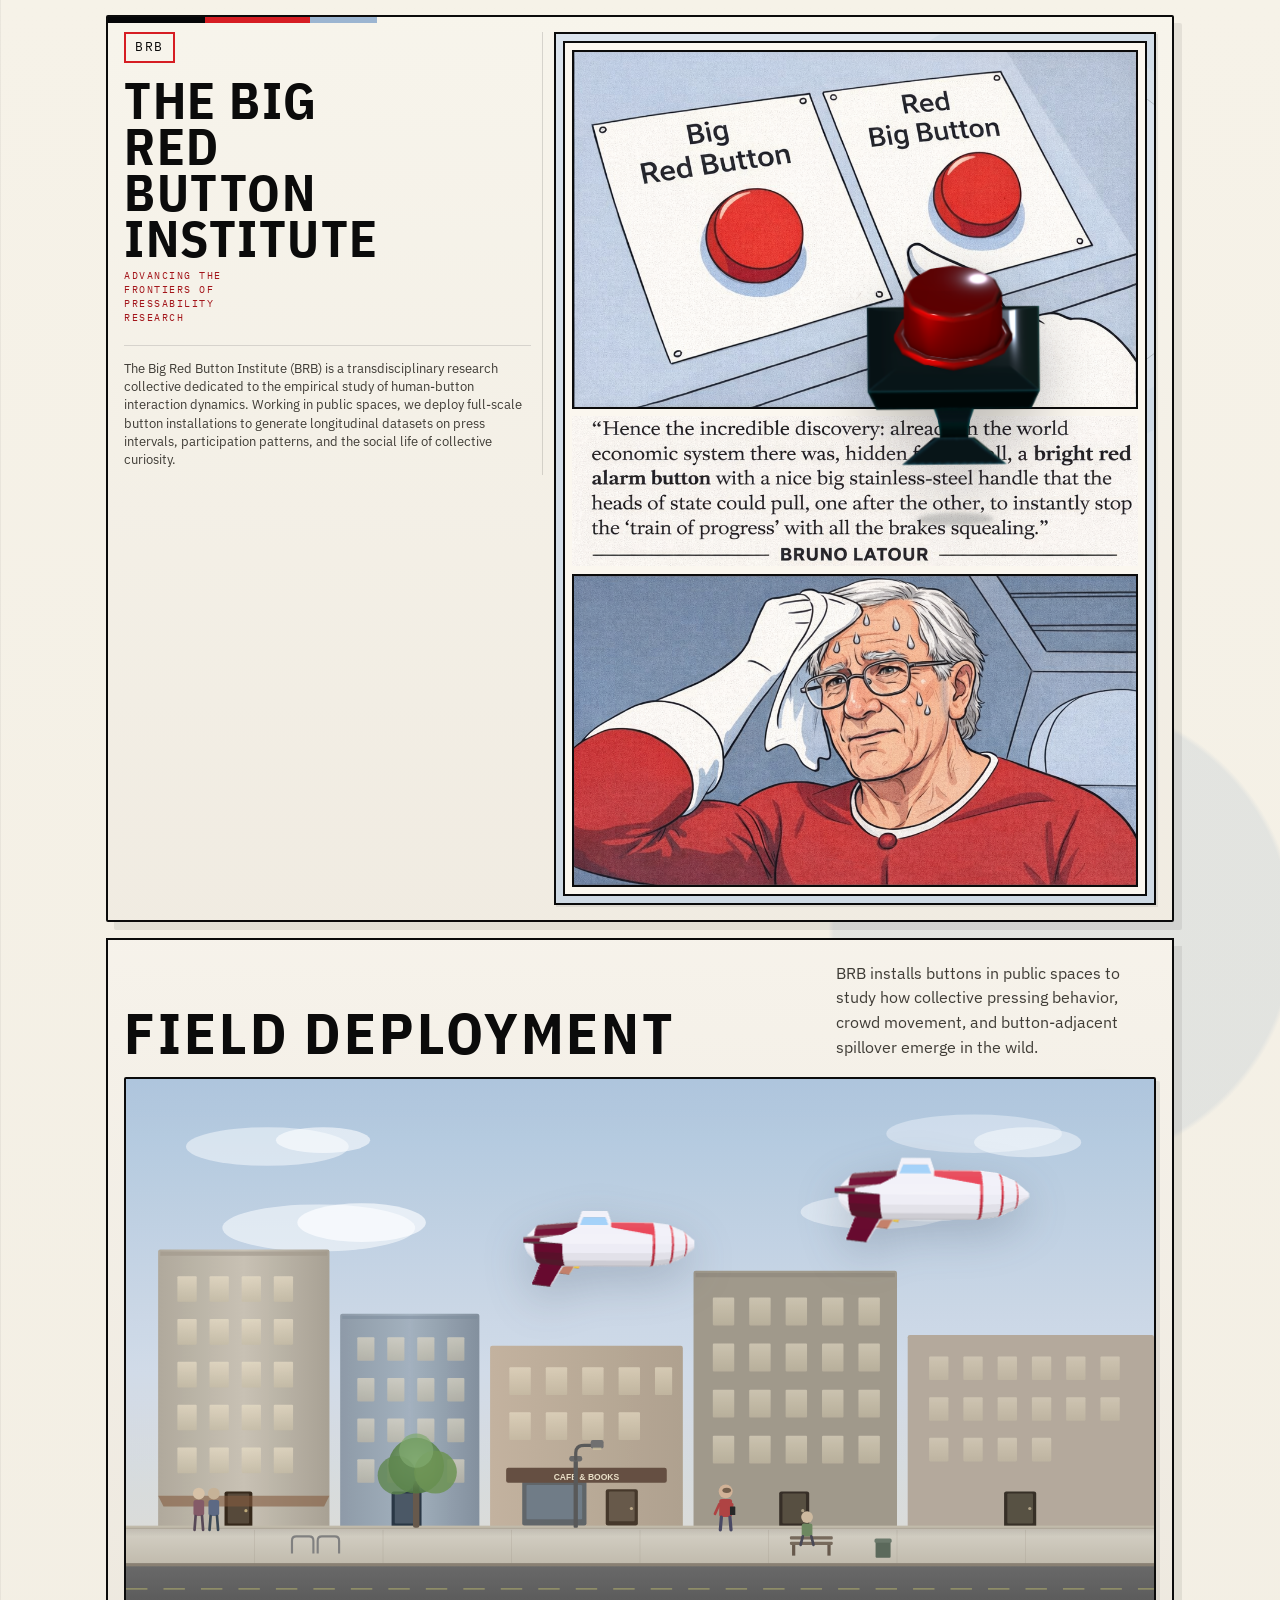
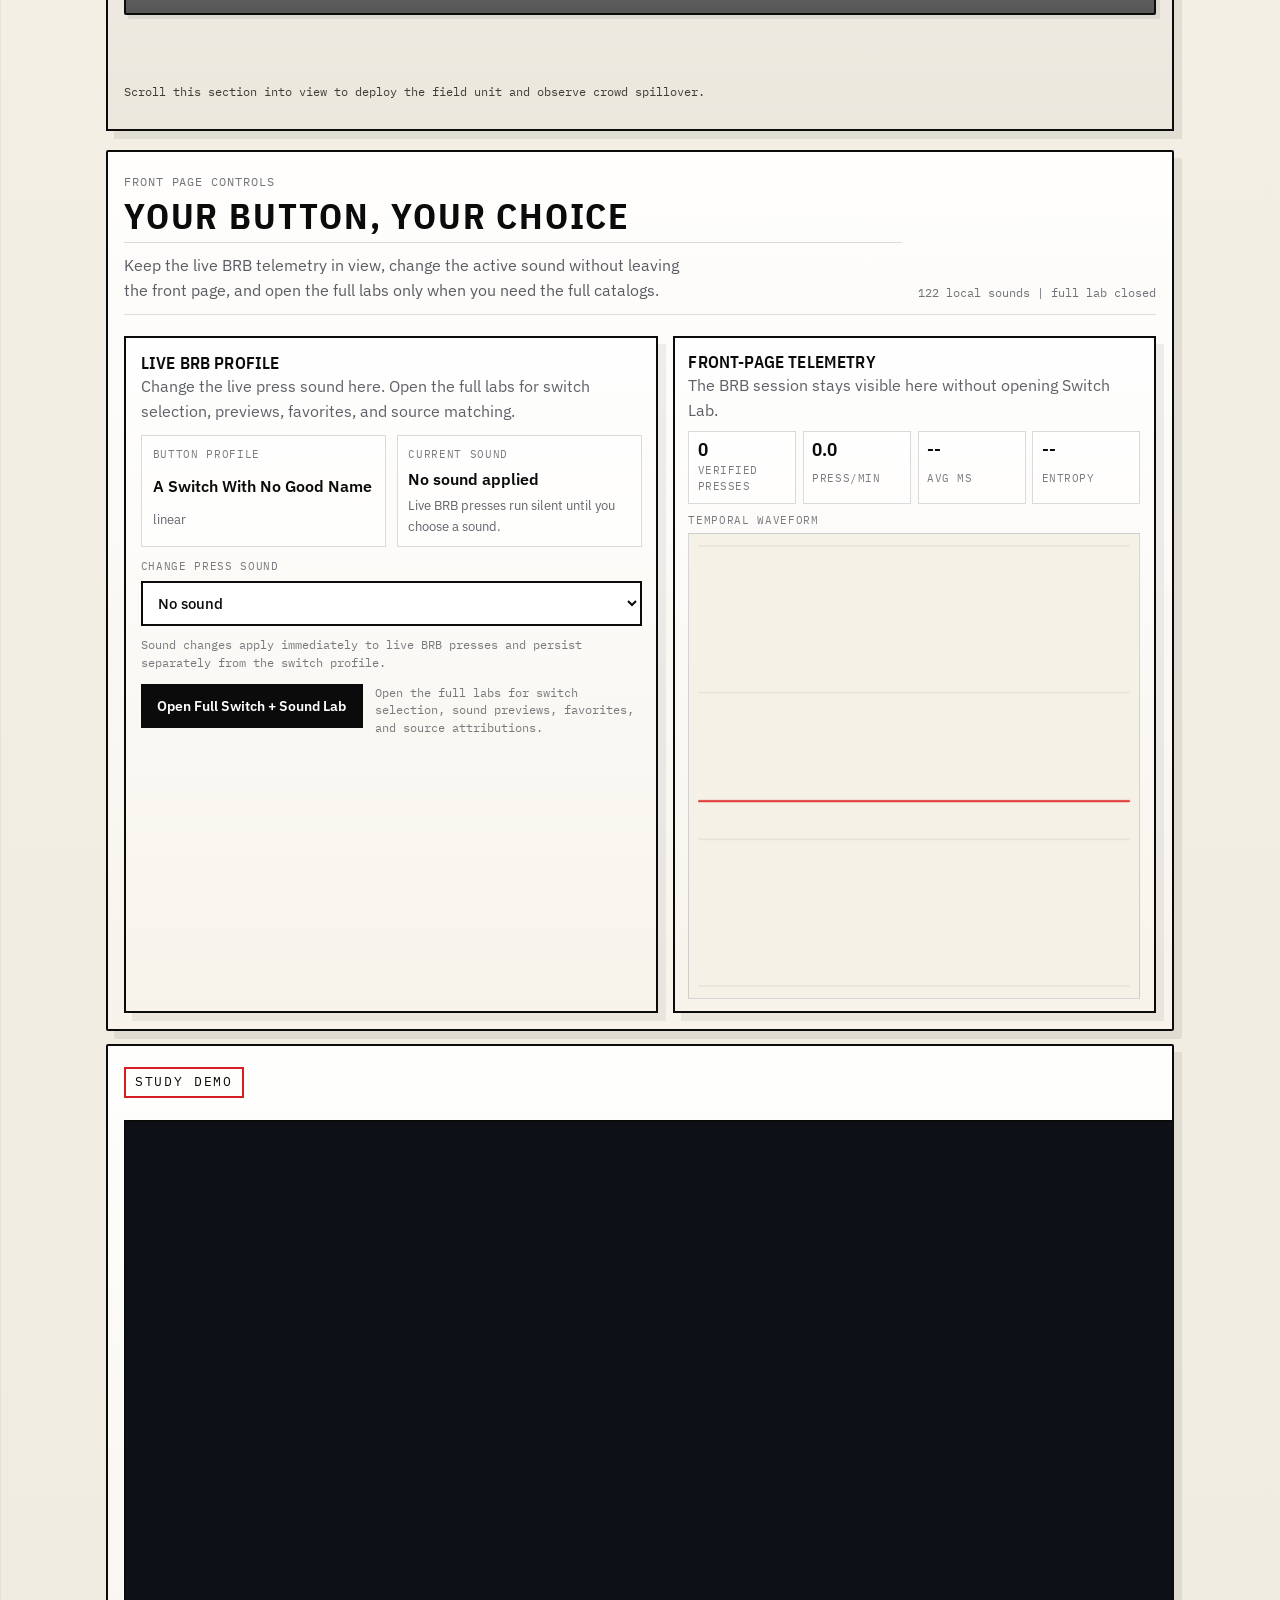
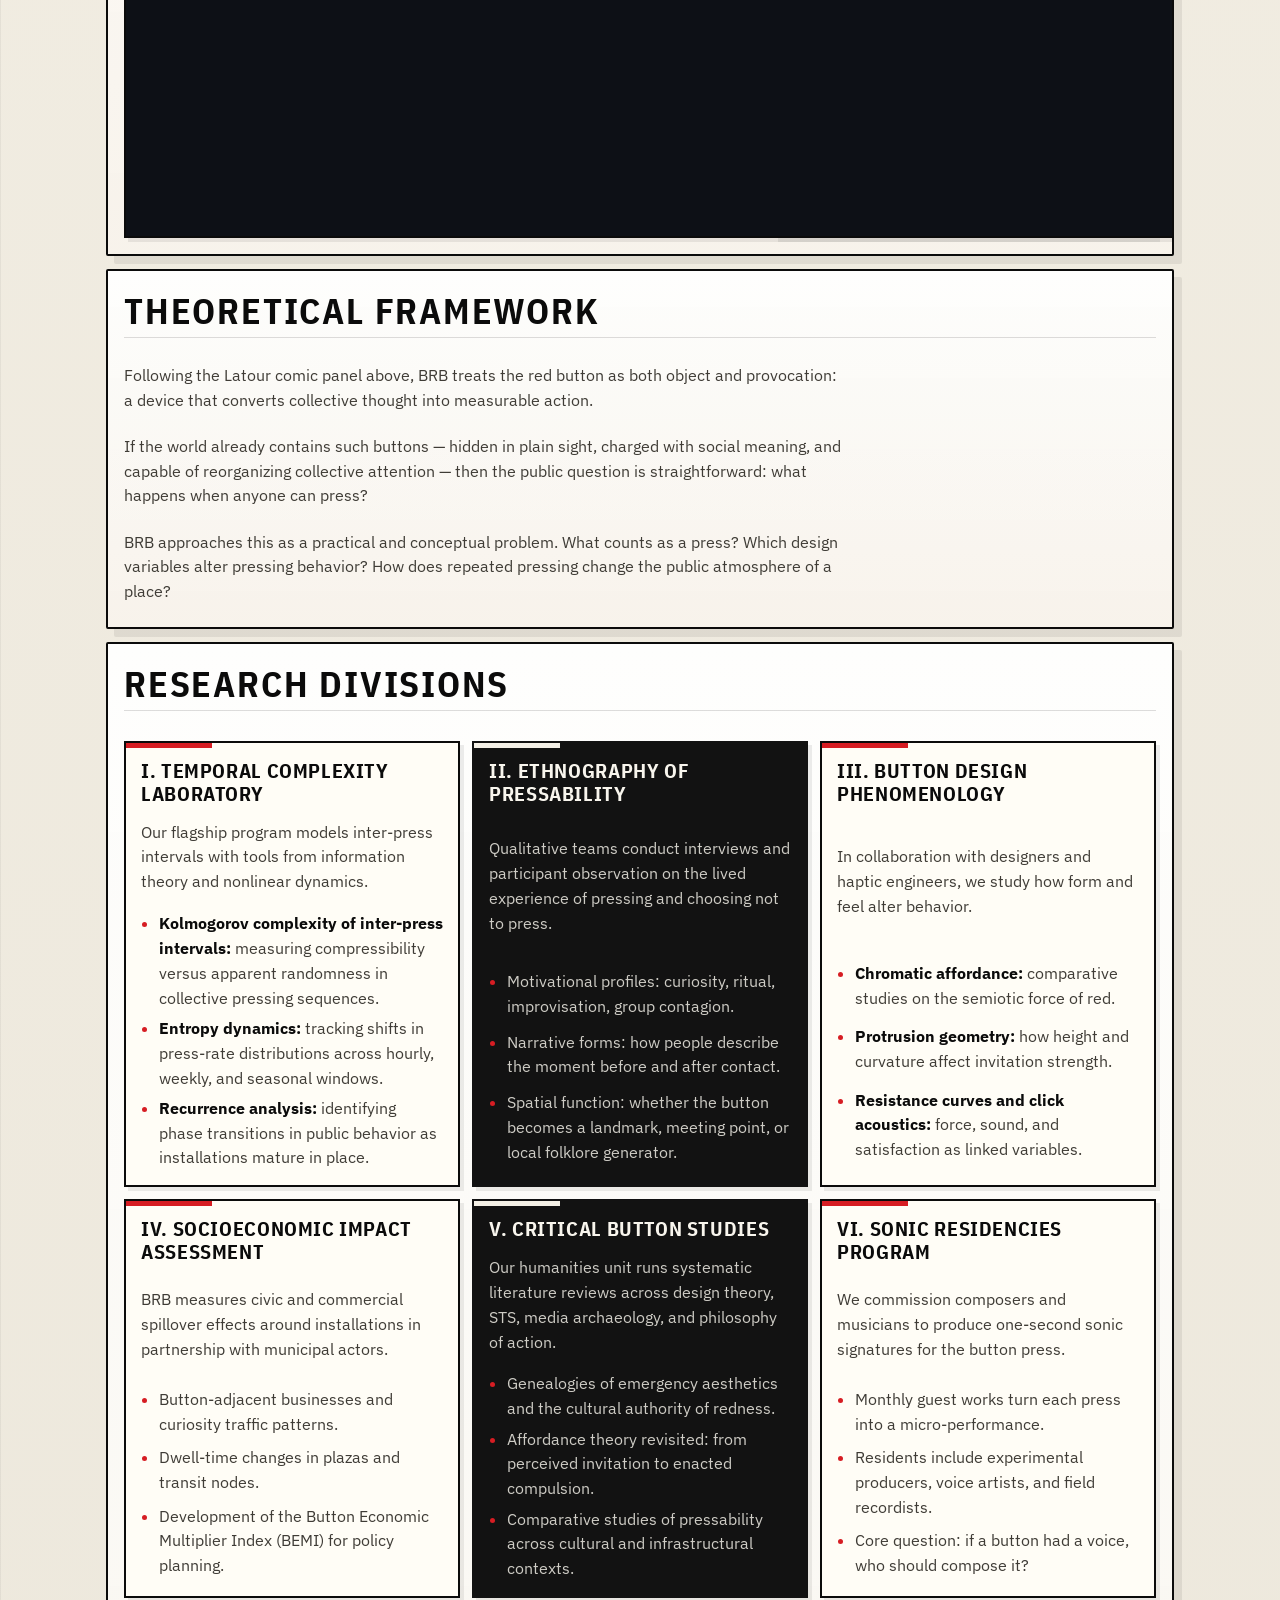
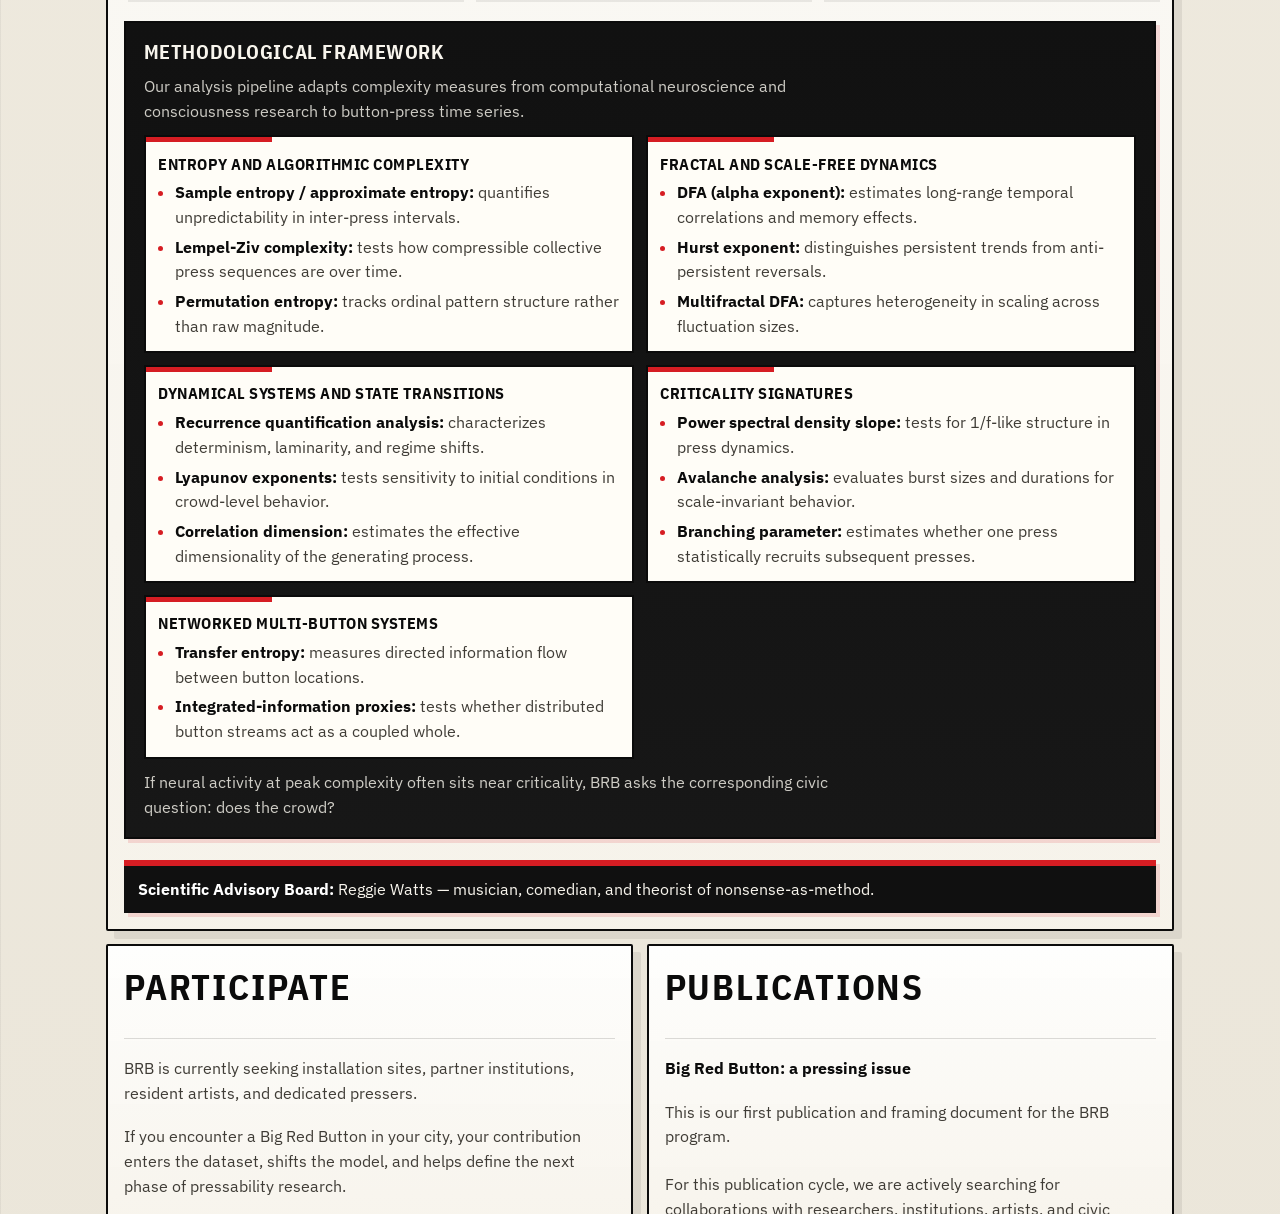
==== index.html @ 4cfb7aaf "Use real airship model in field scene" ====
﻿<!doctype html>
<html lang="en">
<head>
  <meta charset="utf-8">
  <meta name="viewport" content="width=device-width, initial-scale=1">
  <title>The Big Red Button Institute (BRB)</title>
  <meta name="description" content="The Big Red Button Institute (BRB) studies public button pressing through computational, ethnographic, design, and artistic research.">
  <link rel="preconnect" href="https://fonts.googleapis.com">
  <link rel="preconnect" href="https://fonts.gstatic.com" crossorigin>
  <link href="https://fonts.googleapis.com/css2?family=IBM+Plex+Sans:wght@400;500;600;700&family=IBM+Plex+Sans+Condensed:wght@500;600;700&family=IBM+Plex+Mono:wght@400;500;600&display=swap" rel="stylesheet">

  <link rel="stylesheet" href="visual-workover.css?v=20260315f">
  <link rel="stylesheet" href="switch-lab.css?v=20260315k">
  <link rel="stylesheet" href="sound-lab.css?v=20260315a">
  <link rel="stylesheet" href="button-choice.css?v=20260315a">
  <script type="module" src="vendor/model-viewer.min.js"></script>
</head>
<body class="visual-workover">
  <canvas id="ambientCanvas"></canvas>
  <div class="screen-flash" id="screenFlash"></div>
  <div class="shockwave" id="pedestalShockwave"></div>
  <div class="pedestal-float" id="pedestalFloat" aria-label="Floating field button">
    <button class="pedestal-float__button" id="pedestalButton" type="button" aria-label="Press the floating field button">
      <span class="pedestal-float__stage" aria-hidden="true">
        <img
          class="pedestal-float__model"
          id="pedestalFrame"
          src="Images/poly-button-press-00.png"
          alt=""
          width="420"
          height="475"
          decoding="async"
          fetchpriority="high"
        >
      </span>
    </button>
  </div>

  <div class="shell">
    <header class="hero reveal">
      <div class="hero-top">
        <div class="hero-intro">
          <span class="eyebrow">BRB</span>
          <h1>The Big Red Button Institute</h1>
          <p class="subhead">Advancing the Frontiers of Pressability Research</p>
          <div class="hero-mission">
            <p>The Big Red Button Institute (BRB) is a transdisciplinary research collective dedicated to the empirical study of human-button interaction dynamics. Working in public spaces, we deploy full-scale button installations to generate longitudinal datasets on press intervals, participation patterns, and the social life of collective curiosity.</p>
          </div>
        </div>
        <figure class="hero-latour">
          <div class="hero-latour__page" role="img" aria-label="Bruno Latour comic panel with a bright red alarm button.">
            <img class="hero-latour__slice hero-latour__slice--top" src="Images/Latour-top-panel.png" alt="">
            <img class="hero-latour__slice hero-latour__slice--quote" src="Images/Latour-quote-block.png" alt="">
            <img class="hero-latour__slice hero-latour__slice--bottom" src="Images/Latour-bottom-panel.png" alt="">
          </div>
        </figure>
      </div>
    </header>

    <section class="field-section reveal" id="fieldSection">
      <div class="field-header">
        <h2>Field Deployment</h2>
        <p>BRB installs buttons in public spaces to study how collective pressing behavior, crowd movement, and button-adjacent spillover emerge in the wild.</p>
      </div>
      <div class="scene-wrap" id="sceneWrap">
        <svg class="street-svg" viewBox="0 -80 960 500" xmlns="http://www.w3.org/2000/svg" preserveAspectRatio="xMidYMid slice">
          <defs>
            <linearGradient id="skyG" x1="0" y1="0" x2="0" y2="1"><stop offset="0%" stop-color="#a8c4e0"></stop><stop offset="55%" stop-color="#cdd9e8"></stop><stop offset="100%" stop-color="#ddd8cc"></stop></linearGradient>
            <linearGradient id="bldgA" x1="0" y1="0" x2="1" y2="0"><stop offset="0%" stop-color="#b0a898"></stop><stop offset="50%" stop-color="#c7bfb0"></stop><stop offset="100%" stop-color="#a8a090"></stop></linearGradient>
            <linearGradient id="bldgB" x1="0" y1="0" x2="1" y2="0"><stop offset="0%" stop-color="#8b9aaa"></stop><stop offset="50%" stop-color="#a0b0c0"></stop><stop offset="100%" stop-color="#8090a0"></stop></linearGradient>
            <linearGradient id="bldgC" x1="0" y1="0" x2="1" y2="0"><stop offset="0%" stop-color="#c4b09a"></stop><stop offset="100%" stop-color="#b0a08a"></stop></linearGradient>
            <linearGradient id="sidewalkG" x1="0" y1="0" x2="0" y2="1"><stop offset="0%" stop-color="#d4cfc2"></stop><stop offset="100%" stop-color="#bfb8a8"></stop></linearGradient>
            <linearGradient id="roadG" x1="0" y1="0" x2="0" y2="1"><stop offset="0%" stop-color="#6a6a6a"></stop><stop offset="100%" stop-color="#585858"></stop></linearGradient>
            <radialGradient id="treeG" cx="50%" cy="40%" r="55%"><stop offset="0%" stop-color="#7aab65"></stop><stop offset="70%" stop-color="#5a8a48"></stop><stop offset="100%" stop-color="#4a7a3a"></stop></radialGradient>
            <linearGradient id="winG" x1="0" y1="0" x2="0" y2="1"><stop offset="0%" stop-color="#e8dcc0"></stop><stop offset="100%" stop-color="#c8bca0"></stop></linearGradient>
            <linearGradient id="groundSh" x1="0" y1="0" x2="0" y2="1"><stop offset="0%" stop-color="rgba(60,50,40,.15)"></stop><stop offset="100%" stop-color="rgba(60,50,40,0)"></stop></linearGradient>
          </defs>
          <rect x="0" y="-80" width="960" height="500" fill="url(#skyG)"></rect>
          <ellipse cx="132" cy="-16" rx="76" ry="18" fill="rgba(255,255,255,.44)"></ellipse><ellipse cx="184" cy="-22" rx="44" ry="12" fill="rgba(255,255,255,.55)"></ellipse>
          <ellipse cx="792" cy="-28" rx="82" ry="18" fill="rgba(255,255,255,.34)"></ellipse><ellipse cx="842" cy="-20" rx="50" ry="14" fill="rgba(255,255,255,.42)"></ellipse>
          <ellipse cx="180" cy="60" rx="90" ry="22" fill="rgba(255,255,255,.5)"></ellipse><ellipse cx="220" cy="55" rx="60" ry="18" fill="rgba(255,255,255,.6)"></ellipse>
          <ellipse cx="700" cy="45" rx="70" ry="16" fill="rgba(255,255,255,.4)"></ellipse><ellipse cx="750" cy="40" rx="50" ry="14" fill="rgba(255,255,255,.5)"></ellipse>
          <rect x="30" y="80" width="160" height="260" rx="2" fill="url(#bldgA)"></rect><rect x="32" y="82" width="156" height="4" fill="rgba(160,150,135,.6)"></rect>
          <g fill="url(#winG)" opacity=".7"><rect x="48" y="105" width="18" height="24" rx="1"></rect><rect x="78" y="105" width="18" height="24" rx="1"></rect><rect x="108" y="105" width="18" height="24" rx="1"></rect><rect x="138" y="105" width="18" height="24" rx="1"></rect><rect x="48" y="145" width="18" height="24" rx="1"></rect><rect x="78" y="145" width="18" height="24" rx="1"></rect><rect x="108" y="145" width="18" height="24" rx="1"></rect><rect x="138" y="145" width="18" height="24" rx="1"></rect><rect x="48" y="185" width="18" height="24" rx="1"></rect><rect x="78" y="185" width="18" height="24" rx="1"></rect><rect x="108" y="185" width="18" height="24" rx="1"></rect><rect x="138" y="185" width="18" height="24" rx="1"></rect><rect x="48" y="225" width="18" height="24" rx="1"></rect><rect x="78" y="225" width="18" height="24" rx="1"></rect><rect x="108" y="225" width="18" height="24" rx="1"></rect><rect x="138" y="225" width="18" height="24" rx="1"></rect><rect x="48" y="265" width="18" height="24" rx="1"></rect><rect x="78" y="265" width="18" height="24" rx="1"></rect><rect x="108" y="265" width="18" height="24" rx="1"></rect><rect x="138" y="265" width="18" height="24" rx="1"></rect></g>
          <rect x="92" y="306" width="26" height="34" rx="2" fill="#3a2a1a"></rect><rect x="95" y="308" width="20" height="28" rx="1" fill="#5a4a38"></rect><circle cx="112" cy="324" r="1.5" fill="#c0a870"></circle>
          <path d="M30,310 L190,310 L185,320 L35,320 Z" fill="#8a5a3a" opacity=".6"></path>
          <rect x="200" y="140" width="130" height="200" rx="2" fill="url(#bldgB)"></rect><rect x="202" y="142" width="126" height="3" fill="rgba(120,140,160,.5)"></rect>
          <g fill="url(#winG)" opacity=".6"><rect x="216" y="162" width="16" height="22" rx="1"></rect><rect x="244" y="162" width="16" height="22" rx="1"></rect><rect x="272" y="162" width="16" height="22" rx="1"></rect><rect x="300" y="162" width="16" height="22" rx="1"></rect><rect x="216" y="200" width="16" height="22" rx="1"></rect><rect x="244" y="200" width="16" height="22" rx="1"></rect><rect x="272" y="200" width="16" height="22" rx="1"></rect><rect x="300" y="200" width="16" height="22" rx="1"></rect><rect x="216" y="238" width="16" height="22" rx="1"></rect><rect x="244" y="238" width="16" height="22" rx="1"></rect><rect x="272" y="238" width="16" height="22" rx="1"></rect><rect x="300" y="238" width="16" height="22" rx="1"></rect><rect x="216" y="276" width="16" height="22" rx="1"></rect><rect x="244" y="276" width="16" height="22" rx="1"></rect><rect x="272" y="276" width="16" height="22" rx="1"></rect><rect x="300" y="276" width="16" height="22" rx="1"></rect></g>
          <rect x="248" y="306" width="28" height="34" rx="2" fill="#2a3a4a"></rect><rect x="251" y="308" width="22" height="28" rx="1" fill="#4a5a6a"></rect><circle cx="270" cy="324" r="1.5" fill="#a0b0c0"></circle>
          <rect x="340" y="170" width="180" height="170" rx="2" fill="url(#bldgC)"></rect>
          <rect x="370" y="296" width="60" height="42" rx="2" fill="#3a4a5a" opacity=".7"></rect><rect x="374" y="300" width="52" height="32" rx="1" fill="#87a5c0" opacity=".35"></rect>
          <rect x="355" y="284" width="150" height="14" rx="2" fill="#6a5040"></rect><text x="430" y="295" text-anchor="middle" font-family="'Manrope',sans-serif" font-size="8" fill="#e8dcc0" font-weight="700">CAFE &amp; BOOKS</text>
          <g fill="url(#winG)" opacity=".65"><rect x="358" y="190" width="20" height="26" rx="1"></rect><rect x="392" y="190" width="20" height="26" rx="1"></rect><rect x="426" y="190" width="20" height="26" rx="1"></rect><rect x="460" y="190" width="20" height="26" rx="1"></rect><rect x="494" y="190" width="16" height="26" rx="1"></rect><rect x="358" y="232" width="20" height="26" rx="1"></rect><rect x="392" y="232" width="20" height="26" rx="1"></rect><rect x="426" y="232" width="20" height="26" rx="1"></rect><rect x="460" y="232" width="20" height="26" rx="1"></rect></g>
          <rect x="448" y="304" width="30" height="34" rx="2" fill="#4a3a2a"></rect><rect x="451" y="306" width="24" height="28" rx="1" fill="#6a5a48"></rect><circle cx="472" cy="322" r="1.5" fill="#c0a880"></circle>
          <rect x="530" y="100" width="190" height="240" rx="2" fill="#a09888"></rect><rect x="532" y="102" width="186" height="4" fill="rgba(140,130,118,.5)"></rect>
          <g fill="url(#winG)" opacity=".6"><rect x="548" y="125" width="20" height="26" rx="1"></rect><rect x="582" y="125" width="20" height="26" rx="1"></rect><rect x="616" y="125" width="20" height="26" rx="1"></rect><rect x="650" y="125" width="20" height="26" rx="1"></rect><rect x="684" y="125" width="20" height="26" rx="1"></rect><rect x="548" y="168" width="20" height="26" rx="1"></rect><rect x="582" y="168" width="20" height="26" rx="1"></rect><rect x="616" y="168" width="20" height="26" rx="1"></rect><rect x="650" y="168" width="20" height="26" rx="1"></rect><rect x="684" y="168" width="20" height="26" rx="1"></rect><rect x="548" y="211" width="20" height="26" rx="1"></rect><rect x="582" y="211" width="20" height="26" rx="1"></rect><rect x="616" y="211" width="20" height="26" rx="1"></rect><rect x="650" y="211" width="20" height="26" rx="1"></rect><rect x="684" y="211" width="20" height="26" rx="1"></rect><rect x="548" y="254" width="20" height="26" rx="1"></rect><rect x="582" y="254" width="20" height="26" rx="1"></rect><rect x="616" y="254" width="20" height="26" rx="1"></rect><rect x="650" y="254" width="20" height="26" rx="1"></rect><rect x="684" y="254" width="20" height="26" rx="1"></rect></g>
          <rect x="610" y="306" width="28" height="34" rx="2" fill="#3a3028"></rect><rect x="613" y="308" width="22" height="28" rx="1" fill="#5a5040"></rect><circle cx="632" cy="324" r="1.5" fill="#b0a080"></circle>
          <rect x="730" y="160" width="230" height="180" rx="2" fill="#b4a898"></rect>
          <g fill="url(#winG)" opacity=".5"><rect x="750" y="180" width="18" height="22" rx="1"></rect><rect x="782" y="180" width="18" height="22" rx="1"></rect><rect x="814" y="180" width="18" height="22" rx="1"></rect><rect x="846" y="180" width="18" height="22" rx="1"></rect><rect x="878" y="180" width="18" height="22" rx="1"></rect><rect x="910" y="180" width="18" height="22" rx="1"></rect><rect x="750" y="218" width="18" height="22" rx="1"></rect><rect x="782" y="218" width="18" height="22" rx="1"></rect><rect x="814" y="218" width="18" height="22" rx="1"></rect><rect x="846" y="218" width="18" height="22" rx="1"></rect><rect x="878" y="218" width="18" height="22" rx="1"></rect><rect x="910" y="218" width="18" height="22" rx="1"></rect><rect x="750" y="256" width="18" height="22" rx="1"></rect><rect x="782" y="256" width="18" height="22" rx="1"></rect><rect x="814" y="256" width="18" height="22" rx="1"></rect><rect x="846" y="256" width="18" height="22" rx="1"></rect></g>
          <rect x="820" y="306" width="30" height="34" rx="2" fill="#3a3228"></rect><rect x="823" y="308" width="24" height="28" rx="1" fill="#5a5242"></rect><circle cx="844" cy="322" r="1.5" fill="#b0a080"></circle>
          <rect x="0" y="340" width="960" height="35" fill="url(#sidewalkG)"></rect><rect x="0" y="338" width="960" height="3" fill="#c0b8a5"></rect>
          <g stroke="rgba(160,150,135,.3)" stroke-width=".8"><line x1="120" y1="342" x2="120" y2="375"></line><line x1="240" y1="342" x2="240" y2="375"></line><line x1="360" y1="342" x2="360" y2="375"></line><line x1="480" y1="342" x2="480" y2="375"></line><line x1="600" y1="342" x2="600" y2="375"></line><line x1="720" y1="342" x2="720" y2="375"></line><line x1="840" y1="342" x2="840" y2="375"></line></g>
          <rect x="0" y="340" width="960" height="8" fill="url(#groundSh)"></rect>
          <rect x="0" y="375" width="960" height="45" fill="url(#roadG)"></rect>
          <g stroke="#d4cc60" stroke-width="1.5" stroke-dasharray="20 15" opacity=".4"><line x1="0" y1="397" x2="960" y2="397"></line></g>
          <rect x="0" y="373" width="960" height="3" fill="#8a8070"></rect>
          <rect x="418" y="275" width="4" height="65" rx="1" fill="#5a5a5a"></rect><rect x="414" y="273" width="12" height="5" rx="2" fill="#6a6a6a"></rect>
          <path d="M420,276 L420,270 Q420,263 428,263 L438,263" fill="none" stroke="#5a5a5a" stroke-width="3" stroke-linecap="round"></path>
          <rect x="434" y="258" width="12" height="8" rx="2" fill="#707070"></rect><rect x="436" y="265" width="8" height="2" fill="#ffeeaa" opacity=".4"></rect>
          <rect x="268" y="296" width="6" height="44" rx="2" fill="#6a5a4a"></rect>
          <circle cx="271" cy="282" r="26" fill="url(#treeG)" opacity=".9"></circle><circle cx="253" cy="291" r="18" fill="#5a8a48" opacity=".8"></circle><circle cx="289" cy="288" r="20" fill="#68964a" opacity=".85"></circle><circle cx="271" cy="268" r="16" fill="#7aab65" opacity=".7"></circle>
          <g transform="translate(620,348)"><rect x="0" y="0" width="40" height="3" rx="1" fill="#7a6a5a"></rect><rect x="0" y="5" width="40" height="3" rx="1" fill="#7a6a5a"></rect><rect x="2" y="8" width="3" height="10" fill="#6a5a4a"></rect><rect x="35" y="8" width="3" height="10" fill="#6a5a4a"></rect></g>
          <g transform="translate(155,352)"><path d="M0,12 L0,0 Q0,-4 4,-4 L16,-4 Q20,-4 20,0 L20,12" fill="none" stroke="#808080" stroke-width="2"></path><path d="M24,12 L24,0 Q24,-4 28,-4 L40,-4 Q44,-4 44,0 L44,12" fill="none" stroke="#808080" stroke-width="2"></path></g>
          <g transform="translate(700,348)"><rect x="0" y="4" width="14" height="16" rx="1" fill="#5a6a5a"></rect><rect x="-1" y="2" width="16" height="4" rx="1.5" fill="#6a7a6a"></rect></g>
          <ellipse id="landingSpot" cx="500" cy="362" rx="11.2" ry="2.1" fill="rgba(223,44,44,0)" stroke="rgba(223,44,44,0)" stroke-width="1" stroke-dasharray="3 2"></ellipse>
          <g id="person1"><circle cx="0" cy="-24" r="6" fill="#e0c8a0"></circle><ellipse cx="-1" cy="-25" rx="3" ry="2" fill="#5a4030" opacity=".7"></ellipse><rect x="-5" y="-18" width="10" height="16" rx="2.5" fill="#4a6a8a"></rect><line x1="-3" y1="-2" x2="-5" y2="10" stroke="#3a4a5a" stroke-width="3" stroke-linecap="round"></line><line x1="3" y1="-2" x2="5" y2="10" stroke="#3a4a5a" stroke-width="3" stroke-linecap="round"></line><line x1="-5" y1="-14" x2="-9" y2="-4" stroke="#4a6a8a" stroke-width="2.5" stroke-linecap="round"></line><line x1="5" y1="-14" x2="9" y2="-4" stroke="#4a6a8a" stroke-width="2.5" stroke-linecap="round"></line></g>
          <g id="person2"><circle cx="0" cy="-26" r="6.5" fill="#d4b090"></circle><ellipse cx="1" cy="-27" rx="4" ry="2.5" fill="#3a2a1a" opacity=".6"></ellipse><rect x="-6" y="-19" width="12" height="17" rx="2.5" fill="#c04040"></rect><line x1="-4" y1="-2" x2="-5" y2="10" stroke="#4a4a6a" stroke-width="3" stroke-linecap="round"></line><line x1="4" y1="-2" x2="5" y2="10" stroke="#4a4a6a" stroke-width="3" stroke-linecap="round"></line><line x1="-6" y1="-14" x2="-10" y2="-5" stroke="#c04040" stroke-width="2.5" stroke-linecap="round"></line><line x1="6" y1="-14" x2="6" y2="-6" stroke="#c04040" stroke-width="2.5" stroke-linecap="round"></line><rect x="4" y="-12" width="5" height="8" rx=".5" fill="#2a2a2a"></rect></g>
          <g id="person3"><circle cx="0" cy="-24" r="6" fill="#c0a888"></circle><ellipse cx="0" cy="-26" rx="5" ry="3" fill="#2a2a3a" opacity=".5"></ellipse><rect x="-5" y="-18" width="10" height="16" rx="2.5" fill="#5a5a7a"></rect><line x1="-3" y1="-2" x2="-4" y2="10" stroke="#4a4a5a" stroke-width="3" stroke-linecap="round"></line><line x1="3" y1="-2" x2="5" y2="10" stroke="#4a4a5a" stroke-width="3" stroke-linecap="round"></line><line x1="-5" y1="-14" x2="-8" y2="-3" stroke="#5a5a7a" stroke-width="2.5" stroke-linecap="round"></line><line x1="5" y1="-14" x2="8" y2="-3" stroke="#5a5a7a" stroke-width="2.5" stroke-linecap="round"></line></g>
          <g id="person4">
            <g id="person4Bubble" display="none" opacity="0">
              <path d="M34,-40 L46,-24 L58,-40" fill="rgba(255,252,246,.96)" stroke="rgba(26,30,40,.18)" stroke-width="1"></path>
              <rect x="20" y="-188" width="268" height="158" rx="12" fill="rgba(255,252,246,.96)" stroke="rgba(26,30,40,.18)" stroke-width="1"></rect>
              <text id="person4Speaker" x="40" y="-165" fill="#df2c2c" font-family="'IBM Plex Mono',monospace" font-size="7.4" font-weight="700">Reggie Watts</text>
              <text id="person4Quote" x="40" y="-135" fill="#1a1e28" font-family="'IBM Plex Mono',monospace" font-size="9.2" font-weight="700">
                <tspan x="40" dy="0">Locate the red probability disc.</tspan>
              </text>
              <text id="person4Role" x="40" y="-54" fill="#7a7164" font-family="'IBM Plex Mono',monospace" font-size="6.8" font-weight="600">Scientific Advisory Board</text>
            </g>
            <rect x="-6" y="-18" width="12" height="17" rx="2.5" fill="#7a3d33"></rect>
            <line x1="-4" y1="-2" x2="-6" y2="10" stroke="#47394b" stroke-width="3" stroke-linecap="round"></line>
            <line x1="4" y1="-2" x2="6" y2="10" stroke="#47394b" stroke-width="3" stroke-linecap="round"></line>
            <line x1="-6" y1="-14" x2="-10" y2="-5" stroke="#7a3d33" stroke-width="2.5" stroke-linecap="round"></line>
            <line x1="6" y1="-14" x2="10" y2="-6" stroke="#7a3d33" stroke-width="2.5" stroke-linecap="round"></line>
            <rect x="-6.5" y="-10" width="13" height="3" rx="1.5" fill="#a13b2f" opacity=".85"></rect>
            <image href="Images/ReggieWatts/reggiewatts.png" x="-34" y="-60" width="68" height="68" preserveAspectRatio="xMidYMid meet"></image>
          </g>
          <g transform="translate(636,344)"><circle cx="0" cy="-14" r="5.5" fill="#d0b898"></circle><rect x="-5" y="-8" width="10" height="12" rx="2" fill="#6a8a5a"></rect><line x1="-4" y1="4" x2="-6" y2="12" stroke="#4a4a5a" stroke-width="2.5" stroke-linecap="round"></line><line x1="4" y1="4" x2="6" y2="12" stroke="#4a4a5a" stroke-width="2.5" stroke-linecap="round"></line></g>
          <g transform="translate(68,332)"><circle cx="0" cy="-24" r="5.5" fill="#d8c0a0"></circle><rect x="-5" y="-18" width="10" height="15" rx="2" fill="#8a5a6a"></rect><line x1="-3" y1="-3" x2="-4" y2="10" stroke="#5a4a5a" stroke-width="2.5" stroke-linecap="round"></line><line x1="3" y1="-3" x2="4" y2="10" stroke="#5a4a5a" stroke-width="2.5" stroke-linecap="round"></line></g>
          <g transform="translate(82,332)"><circle cx="0" cy="-24" r="5.5" fill="#c8b090"></circle><rect x="-5" y="-18" width="10" height="15" rx="2" fill="#5a6a8a"></rect><line x1="-3" y1="-3" x2="-4" y2="10" stroke="#3a4a5a" stroke-width="2.5" stroke-linecap="round"></line><line x1="3" y1="-3" x2="4" y2="10" stroke="#3a4a5a" stroke-width="2.5" stroke-linecap="round"></line></g>
          <g id="crowdLayer"></g>
          <g id="dollarNetworkLayer"></g>
          <g id="dollarLayer"></g>
        </svg>
        <div class="scene-airships" id="sceneAirships" aria-hidden="true"></div>
        <div class="scene-dock-halo" id="sceneDockHalo" aria-hidden="true"></div>
        <div class="scene-status" id="sceneStatus">FIELD UNIT DEPLOYING...</div>
      </div>
      <div class="bemi-bar" id="bemiBar">
        <span>Button Economic Multiplier Index:</span>
        <span class="bemi-val" id="bemiVal">0.00</span>
      </div>
      <p class="field-caption" id="fieldCaption">Scroll this section into view to deploy the field unit and observe crowd spillover.</p>
    </section>

    <main class="stack">
      <section class="panel reveal button-choice-panel" id="buttonChoicePanel" aria-labelledby="buttonChoiceTitle">
        <div class="button-choice-panel__head">
          <div class="button-choice-panel__copy">
            <p class="mono button-choice-panel__kicker">Front Page Controls</p>
            <h2 class="button-choice-panel__title" id="buttonChoiceTitle">Your Button, Your Choice</h2>
            <p class="button-choice-panel__lede">Keep the live BRB telemetry in view, change the active sound without leaving the front page, and open the full labs only when you need the full catalogs.</p>
          </div>
          <div class="button-choice-panel__meta" id="buttonChoiceMeta">Loading front-page controls...</div>
        </div>
        <div class="button-choice-root" id="buttonChoiceRoot" data-state="loading">
          <p class="button-choice-loading">Loading BRB sound controls and live telemetry.</p>
        </div>
      </section>

      <div class="lab-deck" id="labDeck" hidden>
        <section class="panel reveal switch-lab-panel" id="switchLabPanel" aria-labelledby="switchLabTitle">
          <div class="switch-lab-panel__head">
            <div class="switch-lab-panel__copy">
              <p class="mono switch-lab-panel__kicker">SwitchesDB Sync</p>
              <h2 class="switch-lab-panel__title" id="switchLabTitle">Switch Lab</h2>
              <p class="switch-lab-panel__lede">Measured switch profiles for the BRB button, drawn from SwitchesDB and applied here without sending anyone off-site.</p>
            </div>
            <div class="switch-lab-panel__meta" id="switchLabMeta">Loading switch catalog...</div>
          </div>
          <div class="switch-lab-root" id="switchLabRoot" data-state="loading">
            <p class="switch-lab-loading">Loading switch profiles from the local BRB sync cache.</p>
          </div>
        </section>

        <section class="panel reveal sound-lab-panel" id="soundLabPanel" aria-labelledby="soundLabTitle">
          <div class="sound-lab-panel__head">
            <div class="sound-lab-panel__copy">
              <p class="mono sound-lab-panel__kicker">Local Sound Catalog</p>
              <h2 class="sound-lab-panel__title" id="soundLabTitle">Sound Lab</h2>
              <p class="sound-lab-panel__lede">Preview and apply BRB-native press sounds from locally vendored MIT and GPL bundles, with source, license, and recommendation state kept visible.</p>
            </div>
            <div class="sound-lab-panel__meta" id="soundLabMeta">Loading sound catalog...</div>
          </div>
          <div class="sound-lab-root" id="soundLabRoot" data-state="loading">
            <p class="sound-lab-loading">Loading local sound sources and attribution data.</p>
          </div>
        </section>
      </div>

      <section class="panel reveal study-demo-panel" aria-labelledby="studyDemoTitle">
        <span class="eyebrow">Study Demo</span>
        <div class="video-feature">
          <div class="video-embed">
            <iframe
              src="https://www.youtube-nocookie.com/embed/ps7yAMZNh94"
              title="First Big Red Button VR Study Demo | Button Pressing Behavior in Virtual Reality"
              loading="lazy"
              referrerpolicy="strict-origin-when-cross-origin"
              allow="accelerometer; autoplay; clipboard-write; encrypted-media; gyroscope; picture-in-picture; web-share"
              allowfullscreen
            ></iframe>
          </div>
          <div class="video-copy">
            <p class="mono">YouTube upload: March 12, 2026</p>
            <h2 id="studyDemoTitle">First Big Red Button VR Study Demo</h2>
            <p>This demonstration presents the inaugural Big Red Button Institute virtual reality study on button-pressing behavior under conditions of maximal autonomy and minimal task demand.</p>
            <ul class="video-points">
              <li>Participants are immersed in a controlled virtual environment with a single large red button.</li>
              <li>A standardized audio track guides the session while preserving open-ended interaction.</li>
              <li>Pressing and non-pressing are treated as methodologically valid outcomes.</li>
            </ul>
            <p>The prototype is used to tune instruction cadence, button visibility, and the general atmosphere of button-adjacency before formal study deployment.</p>
            <div class="video-actions">
              <a class="video-link" href="https://www.youtube.com/watch?v=ps7yAMZNh94" target="_blank" rel="noopener noreferrer">Watch on YouTube</a>
            </div>
          </div>
        </div>
      </section>

      <section class="panel reveal theory-panel">
        <h2>Theoretical Framework</h2>
        <p>Following the Latour comic panel above, BRB treats the red button as both object and provocation: a device that converts collective thought into measurable action.</p>
        <p>If the world already contains such buttons &mdash; hidden in plain sight, charged with social meaning, and capable of reorganizing collective attention &mdash; then the public question is straightforward: what happens when anyone can press?</p>
        <p>BRB approaches this as a practical and conceptual problem. What counts as a press? Which design variables alter pressing behavior? How does repeated pressing change the public atmosphere of a place?</p>
      </section>

      <section class="panel reveal divisions-panel">
        <h2>Research Divisions</h2>
        <div class="division-grid">
          <article class="division">
            <h3>I. Temporal Complexity Laboratory</h3>
            <p>Our flagship program models inter-press intervals with tools from information theory and nonlinear dynamics.</p>
            <ul>
              <li><strong>Kolmogorov complexity of inter-press intervals:</strong> measuring compressibility versus apparent randomness in collective pressing sequences.</li>
              <li><strong>Entropy dynamics:</strong> tracking shifts in press-rate distributions across hourly, weekly, and seasonal windows.</li>
              <li><strong>Recurrence analysis:</strong> identifying phase transitions in public behavior as installations mature in place.</li>
            </ul>
          </article>
          <article class="division">
            <h3>II. Ethnography of Pressability</h3>
            <p>Qualitative teams conduct interviews and participant observation on the lived experience of pressing and choosing not to press.</p>
            <ul>
              <li>Motivational profiles: curiosity, ritual, improvisation, group contagion.</li>
              <li>Narrative forms: how people describe the moment before and after contact.</li>
              <li>Spatial function: whether the button becomes a landmark, meeting point, or local folklore generator.</li>
            </ul>
          </article>
          <article class="division">
            <h3>III. Button Design Phenomenology</h3>
            <p>In collaboration with designers and haptic engineers, we study how form and feel alter behavior.</p>
            <ul>
              <li><strong>Chromatic affordance:</strong> comparative studies on the semiotic force of red.</li>
              <li><strong>Protrusion geometry:</strong> how height and curvature affect invitation strength.</li>
              <li><strong>Resistance curves and click acoustics:</strong> force, sound, and satisfaction as linked variables.</li>
            </ul>
          </article>
          <article class="division">
            <h3>IV. Socioeconomic Impact Assessment</h3>
            <p>BRB measures civic and commercial spillover effects around installations in partnership with municipal actors.</p>
            <ul>
              <li>Button-adjacent businesses and curiosity traffic patterns.</li>
              <li>Dwell-time changes in plazas and transit nodes.</li>
              <li>Development of the Button Economic Multiplier Index (BEMI) for policy planning.</li>
            </ul>
          </article>
          <article class="division">
            <h3>V. Critical Button Studies</h3>
            <p>Our humanities unit runs systematic literature reviews across design theory, STS, media archaeology, and philosophy of action.</p>
            <ul>
              <li>Genealogies of emergency aesthetics and the cultural authority of redness.</li>
              <li>Affordance theory revisited: from perceived invitation to enacted compulsion.</li>
              <li>Comparative studies of pressability across cultural and infrastructural contexts.</li>
            </ul>
          </article>
          <article class="division">
            <h3>VI. Sonic Residencies Program</h3>
            <p>We commission composers and musicians to produce one-second sonic signatures for the button press.</p>
            <ul>
              <li>Monthly guest works turn each press into a micro-performance.</li>
              <li>Residents include experimental producers, voice artists, and field recordists.</li>
              <li>Core question: if a button had a voice, who should compose it?</li>
            </ul>
          </article>
        </div>
        <section class="methods-wrap" aria-label="Methodological framework">
          <h3>Methodological Framework</h3>
          <p>Our analysis pipeline adapts complexity measures from computational neuroscience and consciousness research to button-press time series.</p>
          <div class="methods-grid">
            <article class="method">
              <h4>Entropy and Algorithmic Complexity</h4>
              <ul>
                <li><strong>Sample entropy / approximate entropy:</strong> quantifies unpredictability in inter-press intervals.</li>
                <li><strong>Lempel-Ziv complexity:</strong> tests how compressible collective press sequences are over time.</li>
                <li><strong>Permutation entropy:</strong> tracks ordinal pattern structure rather than raw magnitude.</li>
              </ul>
            </article>
            <article class="method">
              <h4>Fractal and Scale-Free Dynamics</h4>
              <ul>
                <li><strong>DFA (alpha exponent):</strong> estimates long-range temporal correlations and memory effects.</li>
                <li><strong>Hurst exponent:</strong> distinguishes persistent trends from anti-persistent reversals.</li>
                <li><strong>Multifractal DFA:</strong> captures heterogeneity in scaling across fluctuation sizes.</li>
              </ul>
            </article>
            <article class="method">
              <h4>Dynamical Systems and State Transitions</h4>
              <ul>
                <li><strong>Recurrence quantification analysis:</strong> characterizes determinism, laminarity, and regime shifts.</li>
                <li><strong>Lyapunov exponents:</strong> tests sensitivity to initial conditions in crowd-level behavior.</li>
                <li><strong>Correlation dimension:</strong> estimates the effective dimensionality of the generating process.</li>
              </ul>
            </article>
            <article class="method">
              <h4>Criticality Signatures</h4>
              <ul>
                <li><strong>Power spectral density slope:</strong> tests for 1/f-like structure in press dynamics.</li>
                <li><strong>Avalanche analysis:</strong> evaluates burst sizes and durations for scale-invariant behavior.</li>
                <li><strong>Branching parameter:</strong> estimates whether one press statistically recruits subsequent presses.</li>
              </ul>
            </article>
            <article class="method">
              <h4>Networked Multi-Button Systems</h4>
              <ul>
                <li><strong>Transfer entropy:</strong> measures directed information flow between button locations.</li>
                <li><strong>Integrated-information proxies:</strong> tests whether distributed button streams act as a coupled whole.</li>
              </ul>
            </article>
          </div>
          <p>If neural activity at peak complexity often sits near criticality, BRB asks the corresponding civic question: does the crowd?</p>
        </section>
        <div class="callout">
          <strong>Scientific Advisory Board:</strong> Reggie Watts &mdash; musician, comedian, and theorist of nonsense-as-method.
        </div>
      </section>

      <section class="panel reveal participate-panel">
        <h2>Participate</h2>
        <div class="panel-body">
          <p>BRB is currently seeking installation sites, partner institutions, resident artists, and dedicated pressers.</p>
          <p>If you encounter a Big Red Button in your city, your contribution enters the dataset, shifts the model, and helps define the next phase of pressability research.</p>
          <p><strong>Press, and be counted.</strong></p>
        </div>
      </section>

      <section class="panel reveal publications-panel">
        <h2>Publications</h2>
        <div class="panel-body">
          <p><strong>Big Red Button: a pressing issue</strong></p>
          <p>This is our first publication and framing document for the BRB program.</p>
          <p>For this publication cycle, we are actively searching for collaborations with researchers, institutions, artists, and civic partners.</p>
        </div>
      </section>
    </main>

    <footer class="footer reveal">
      <p><strong>The Big Red Button Institute</strong><br>A Research Collective for Pressability Studies</p>
      <p>Contact: <a href="mailto:inquiries@bigredbutton.institute">inquiries@bigredbutton.institute</a></p>
      <p><em>"The question is not whether to press. The question is what pressing means."</em> &mdash; BRB Founding Charter, Article I</p>
    </footer>
  </div>

  <script>
  (function () {
    return;
    var pressTimestamps = [];
    var intervals = [];
    var count = 0;
    var sessionStart = Date.now();
    var maxBurst = 0;
    var particles = [];

    var btn = document.getElementById("pressBtn");
    var countEl = document.getElementById("pressCount");
    var labPanel = document.getElementById("labPanel");
    var pressCol = document.getElementById("pressColumn");
    var flash = document.getElementById("screenFlash");
    var ripples = [document.getElementById("ripple1"), document.getElementById("ripple2"), document.getElementById("ripple3")].filter(Boolean);
    var rippleIdx = 0;
    var statRate = document.getElementById("statRate");
    var statEntropy = document.getElementById("statEntropy");
    var statAvgInterval = document.getElementById("statAvgInterval");
    var statBurst = document.getElementById("statBurst");
    var pedestal = document.getElementById("pedestalFloat");
    var dome = document.getElementById("domeGroup");
    var pedestalShockwave = document.getElementById("pedestalShockwave");
    var pedestalScrollHint = document.getElementById("pedestalScrollHint");
    var visualizations = document.getElementById("visualizations");
    var pedestalSvg = pedestal ? pedestal.querySelector("svg") : null;
    var pedestalActive = false;
    var pedestalDownAt = 0;
    var pedestalPointerId = null;
    var pedestalLastTouchStart = 0;
    var pedestalTouchId = null;
    var pedestalDragging = false;
    var pedestalDragStartX = 0;
    var pedestalDragStartY = 0;
    var pedestalOriginX = 0;
    var pedestalOriginY = 0;
    var pedestalDragThreshold = 18;
    var pedestalReleaseTimer = null;
    var pedestalPinned = false;
    var reducedMotion = window.matchMedia && window.matchMedia("(prefers-reduced-motion: reduce)").matches;
    var pedestalState = {
      baseX: 78,
      baseY: 32,
      x: 0,
      y: 0,
      rotation: 0,
      driftPhase1: Math.random() * Math.PI * 2,
      driftPhase2: Math.random() * Math.PI * 2,
      driftPhase3: Math.random() * Math.PI * 2,
      driftPhase4: Math.random() * Math.PI * 2,
      shiftTimer: 0,
      shiftTargetX: 0,
      shiftTargetY: 0,
      shiftCurrentX: 0,
      shiftCurrentY: 0,
      nextShift: 4000 + Math.random() * 7000
    };

    // AMBIENT
    var ambientC = document.getElementById("ambientCanvas");
    var ambientCtx = ambientC.getContext("2d");
    var floaters = [];
    function resizeAmbient() { ambientC.width = window.innerWidth; ambientC.height = window.innerHeight; }
    resizeAmbient();
    window.addEventListener("resize", resizeAmbient);
    for (var i = 0; i < 35; i++) {
      floaters.push({ x: Math.random()*window.innerWidth, y: Math.random()*window.innerHeight, r: Math.random()*2.5+0.5, vx: (Math.random()-0.5)*0.3, vy: (Math.random()-0.5)*0.3, alpha: Math.random()*0.12+0.03 });
    }
    function drawAmbient() {
      ambientCtx.clearRect(0,0,ambientC.width,ambientC.height);
      for (var i=0;i<floaters.length;i++) {
        var f=floaters[i]; f.x+=f.vx; f.y+=f.vy;
        if(f.x<-10)f.x=ambientC.width+10; if(f.x>ambientC.width+10)f.x=-10;
        if(f.y<-10)f.y=ambientC.height+10; if(f.y>ambientC.height+10)f.y=-10;
        ambientCtx.beginPath(); ambientCtx.arc(f.x,f.y,f.r,0,Math.PI*2);
        ambientCtx.fillStyle="rgba(223,44,44,"+f.alpha+")"; ambientCtx.fill();
      }
      for (var j=particles.length-1;j>=0;j--) {
        var p=particles[j]; p.x+=p.vx; p.y+=p.vy; p.vy+=0.04; p.life-=0.015;
        if(p.life<=0){particles.splice(j,1);continue;}
        ambientCtx.beginPath(); ambientCtx.arc(p.x,p.y,p.r*p.life,0,Math.PI*2);
        ambientCtx.fillStyle="rgba("+p.color+","+(p.life*0.6)+")"; ambientCtx.fill();
      }
      requestAnimationFrame(drawAmbient);
    }
    drawAmbient();
    function spawnParticles(x,y,n) {
      for(var i=0;i<n;i++){
        var angle=Math.random()*Math.PI*2,speed=Math.random()*4+1.5;
        var colors=["223,44,44","255,100,70","255,160,80","200,30,30"];
        particles.push({x:x,y:y,vx:Math.cos(angle)*speed,vy:Math.sin(angle)*speed-2,r:Math.random()*4+1.5,life:1,color:colors[Math.floor(Math.random()*colors.length)]});
      }
    }

    // VIZ
    var waveC=document.getElementById("waveCanvas"), waveCtx=waveC.getContext("2d");
    var intervalC=document.getElementById("intervalCanvas"), intervalCtx=intervalC.getContext("2d");
    var entropyC=document.getElementById("entropyCanvas"), entropyCtx=entropyC.getContext("2d");
    var burstC=document.getElementById("burstCanvas"), burstCtx=burstC.getContext("2d");

    function setupCanvas(c) {
      var r=c.getBoundingClientRect(), d=window.devicePixelRatio||1;
      c.width=r.width*d; c.height=r.height*d;
      c.getContext("2d").scale(d,d);
      c.style.width=r.width+"px"; c.style.height=r.height+"px";
    }
    var vizReady=false;
    function initCanvases() {
      if(vizReady)return; vizReady=true;
      setupCanvas(waveC);setupCanvas(intervalC);setupCanvas(entropyC);setupCanvas(burstC);
      drawAllViz();
    }
    setTimeout(initCanvases,300);
    window.addEventListener("resize",function(){
      vizReady=false;
      setTimeout(initCanvases,100);
      updatePedestalAnchor(false);
      if (reducedMotion) animatePedestal();
    });

    var waveData=[], wavePhase=0;
    function drawWave() {
      var w=waveC.getBoundingClientRect().width, h=waveC.getBoundingClientRect().height;
      waveCtx.clearRect(0,0,w,h);
      waveCtx.strokeStyle="rgba(255,255,255,0.04)"; waveCtx.lineWidth=1;
      for(var gy=20;gy<h;gy+=20){waveCtx.beginPath();waveCtx.moveTo(0,gy);waveCtx.lineTo(w,gy);waveCtx.stroke();}
      waveCtx.strokeStyle="rgba(255,255,255,0.08)";
      waveCtx.beginPath();waveCtx.moveTo(0,h/2);waveCtx.lineTo(w,h/2);waveCtx.stroke();
      if(waveData.length<2){
        waveCtx.beginPath();waveCtx.strokeStyle="rgba(223,44,44,0.2)";waveCtx.lineWidth=1.5;
        for(var x=0;x<w;x++){var y=h/2+Math.sin(x*0.03+wavePhase)*6;x===0?waveCtx.moveTo(x,y):waveCtx.lineTo(x,y);}
        waveCtx.stroke();wavePhase+=0.02;
      } else {
        waveCtx.beginPath();
        var grad=waveCtx.createLinearGradient(0,0,w,0);
        grad.addColorStop(0,"rgba(223,44,44,0.15)");grad.addColorStop(1,"rgba(223,44,44,0.9)");
        waveCtx.strokeStyle=grad;waveCtx.lineWidth=2;
        var maxPts=80,pts=waveData.slice(-maxPts);
        for(var i=0;i<pts.length;i++){var px=(i/(maxPts-1))*w,py=h/2-pts[i]*(h*0.4);i===0?waveCtx.moveTo(px,py):waveCtx.lineTo(px,py);}
        waveCtx.stroke();
        waveCtx.lineTo(w,h/2);waveCtx.lineTo(0,h/2);waveCtx.closePath();
        var gf=waveCtx.createLinearGradient(0,0,0,h);
        gf.addColorStop(0,"rgba(223,44,44,0.1)");gf.addColorStop(0.5,"rgba(223,44,44,0)");gf.addColorStop(1,"rgba(223,44,44,0.06)");
        waveCtx.fillStyle=gf;waveCtx.fill();
      }
    }

    function drawIntervals() {
      var w=intervalC.getBoundingClientRect().width, h=intervalC.getBoundingClientRect().height;
      intervalCtx.clearRect(0,0,w,h);
      intervalCtx.strokeStyle="rgba(255,255,255,0.04)";
      for(var gy=20;gy<h;gy+=20){intervalCtx.beginPath();intervalCtx.moveTo(0,gy);intervalCtx.lineTo(w,gy);intervalCtx.stroke();}
      if(intervals.length===0){
        intervalCtx.fillStyle="rgba(255,255,255,0.07)";intervalCtx.font="11px 'IBM Plex Mono',monospace";
        intervalCtx.textAlign="center";intervalCtx.fillText("Awaiting data\u2026",w/2,h/2);return;
      }
      var maxBars=25,data=intervals.slice(-maxBars),maxVal=Math.max.apply(null,data)||1;
      var barW=(w-8)/maxBars,gap=2;
      for(var i=0;i<data.length;i++){
        var barH=(data[i]/maxVal)*(h-16),x=4+i*barW,y=h-8-barH;
        var t=1-(data[i]/maxVal);
        intervalCtx.fillStyle="rgba("+(223+Math.round(t*32))+","+(44+Math.round(t*56))+","+(44+Math.round(t*36))+",0.8)";
        intervalCtx.beginPath();intervalCtx.roundRect(x+gap/2,y,barW-gap,barH,2);intervalCtx.fill();
      }
    }

    var entropyParticles=[], entropyVal=0;
    function initEP(w,h){entropyParticles=[];for(var i=0;i<50;i++)entropyParticles.push({x:Math.random()*w,y:Math.random()*h,vx:0,vy:0,r:Math.random()*2+0.8});}
    function drawEntropy() {
      var w=entropyC.getBoundingClientRect().width,h=entropyC.getBoundingClientRect().height;
      entropyCtx.clearRect(0,0,w,h);
      if(entropyParticles.length===0)initEP(w,h);
      var chaos=Math.min(entropyVal/3,1);
      for(var i=0;i<entropyParticles.length;i++){
        var p=entropyParticles[i];
        p.vx+=(Math.random()-0.5)*chaos*1.5;p.vy+=(Math.random()-0.5)*chaos*1.5;
        p.vx*=0.92;p.vy*=0.92;p.vx+=(w/2-p.x)*0.001;p.vy+=(h/2-p.y)*0.001;
        p.x+=p.vx;p.y+=p.vy;
        for(var j=i+1;j<entropyParticles.length;j++){
          var q=entropyParticles[j],dx=q.x-p.x,dy=q.y-p.y,dist=Math.sqrt(dx*dx+dy*dy);
          if(dist<45+chaos*25){
            entropyCtx.strokeStyle="rgba(223,44,44,"+((1-dist/(45+chaos*25))*0.2)+")";
            entropyCtx.lineWidth=0.5;entropyCtx.beginPath();entropyCtx.moveTo(p.x,p.y);entropyCtx.lineTo(q.x,q.y);entropyCtx.stroke();
          }
        }
        entropyCtx.beginPath();entropyCtx.arc(p.x,p.y,p.r+chaos*1.5,0,Math.PI*2);
        entropyCtx.fillStyle="rgba(223,80,60,"+(0.3+chaos*0.5)+")";entropyCtx.fill();
      }
    }

    var burstBins=new Array(40).fill(0);
    var burstWindowSec=30;
    function drawBurst() {
      var w=burstC.getBoundingClientRect().width,h=burstC.getBoundingClientRect().height;
      burstCtx.clearRect(0,0,w,h);
      var binW=w/burstBins.length,maxB=Math.max.apply(null,burstBins)||1;
      for(var i=0;i<burstBins.length;i++){
        var t=burstBins[i]/maxB;
        burstCtx.fillStyle="rgb("+(30+Math.round(t*200))+","+(18+Math.round(t*30))+","+(24+Math.round(t*20))+")";
        burstCtx.fillRect(i*binW,0,binW,h);
        if(t>0.3){burstCtx.fillStyle="rgba(255,68,68,"+(t*0.4)+")";burstCtx.fillRect(i*binW,0,binW,h);}
      }
      var scanX=(((Date.now()/1000)%burstWindowSec)/burstWindowSec)*w;
      burstCtx.fillStyle="rgba(255,255,255,0.1)";burstCtx.fillRect(scanX-1,0,2,h);
      for(var k=0;k<burstBins.length;k++)burstBins[k]*=0.9985;
    }

    function drawAllViz(){if(!vizReady)return;drawWave();drawIntervals();drawEntropy();drawBurst();requestAnimationFrame(drawAllViz);}

    function updatePedestalAnchor(force) {
      if (pedestalPinned && !force) return;
      if (window.innerWidth <= 650) {
        pedestalState.baseX = 76;
        pedestalState.baseY = 72;
      } else if (window.innerWidth <= 980) {
        pedestalState.baseX = 80;
        pedestalState.baseY = 56;
      } else {
        pedestalState.baseX = 78;
        pedestalState.baseY = 32;
      }
    }

    function loadPedestalAnchor() {
      try {
        var raw = window.localStorage.getItem("brb_pedestal_anchor");
        if (!raw) return;
        var parsed = JSON.parse(raw);
        var bx = Number(parsed.baseX);
        var by = Number(parsed.baseY);
        if (!Number.isFinite(bx) || !Number.isFinite(by)) return;
        pedestalState.baseX = Math.max(2, Math.min(98, bx));
        pedestalState.baseY = Math.max(2, Math.min(98, by));
        pedestalPinned = true;
      } catch (_) {}
    }

    function savePedestalAnchor() {
      try {
        window.localStorage.setItem("brb_pedestal_anchor", JSON.stringify({
          baseX: pedestalState.baseX,
          baseY: pedestalState.baseY
        }));
      } catch (_) {}
    }

    function placePedestal(px, py, rot) {
      if (!pedestal) return;
      pedestal.style.transform = "translate(" + px + "px, " + py + "px) rotate(" + rot + "deg)";
      pedestalState.x = px;
      pedestalState.y = py;
      pedestalState.rotation = rot;
    }

    function animatePedestal() {
      if (!pedestal) return;
      updatePedestalAnchor(false);
      if (pedestalDragging) {
        requestAnimationFrame(animatePedestal);
        return;
      }
      var s = pedestalState;
      var vw = window.innerWidth;
      var vh = window.innerHeight;
      var pw = pedestal.offsetWidth || 140;
      var ph = pedestal.offsetHeight || 320;

      if (reducedMotion) {
        var baseX = (s.baseX / 100) * vw;
        var baseY = (s.baseY / 100) * vh;
        var minX = 8;
        var minY = 8;
        var maxX = Math.max(minX, vw - pw - 8);
        var maxY = Math.max(minY, vh - ph - 8);
        placePedestal(Math.max(minX, Math.min(maxX, baseX)), Math.max(minY, Math.min(maxY, baseY)), 0);
        return;
      }

      s.driftPhase1 += 0.008;
      s.driftPhase2 += 0.011;
      s.driftPhase3 += 0.006;
      s.driftPhase4 += 0.0035;

      var driftX = pedestalPinned
        ? Math.sin(s.driftPhase1) * 4 + Math.sin(s.driftPhase2 * 0.7) * 2
        : Math.sin(s.driftPhase1) * 18 + Math.sin(s.driftPhase2 * 0.7) * 10;
      var driftY = pedestalPinned
        ? Math.cos(s.driftPhase3) * 3 + Math.sin(s.driftPhase4 * 1.3) * 2
        : Math.cos(s.driftPhase3) * 14 + Math.sin(s.driftPhase4 * 1.3) * 8;
      var rot = pedestalPinned
        ? Math.sin(s.driftPhase1 * 0.6) * 1.2 + Math.sin(s.driftPhase2 * 0.4) * 0.8
        : Math.sin(s.driftPhase1 * 0.6) * 4 + Math.sin(s.driftPhase2 * 0.4) * 2.5;

      s.shiftTimer += 16;
      if (!pedestalPinned && s.shiftTimer > s.nextShift) {
        s.shiftTimer = 0;
        s.nextShift = 4000 + Math.random() * 7000;
        s.shiftTargetX = (Math.random() - 0.5) * 120;
        s.shiftTargetY = (Math.random() - 0.5) * 80;
      }

      s.shiftCurrentX += (s.shiftTargetX - s.shiftCurrentX) * 0.008;
      s.shiftCurrentY += (s.shiftTargetY - s.shiftCurrentY) * 0.008;

      var px = (s.baseX / 100) * vw + driftX + s.shiftCurrentX;
      var py = (s.baseY / 100) * vh + driftY + s.shiftCurrentY;

      var minX2 = 8;
      var minY2 = 8;
      var maxX2 = Math.max(minX2, vw - pw - 8);
      var maxY2 = Math.max(minY2, vh - ph - 8);
      px = Math.max(minX2, Math.min(maxX2, px));
      py = Math.max(minY2, Math.min(maxY2, py));

      placePedestal(px, py, rot);
      requestAnimationFrame(animatePedestal);
    }

    function spawnPedestalSparkles(cx, cy, count) {
      for (var si = 0; si < count; si++) {
        var sp = document.createElement("div");
        sp.className = "sparkle";
        var angle = (Math.PI * 2 / count) * si + (Math.random() - 0.5) * 0.5;
        var dist = 40 + Math.random() * 60;
        sp.style.left = cx + "px";
        sp.style.top = cy + "px";
        sp.style.setProperty("--sx", Math.cos(angle) * dist + "px");
        sp.style.setProperty("--sy", Math.sin(angle) * dist - 20 + "px");
        sp.style.width = (3 + Math.random() * 5) + "px";
        sp.style.height = sp.style.width;
        sp.style.background = ["#ff4444", "#ff7744", "#ffaa44", "#df2c2c"][Math.floor(Math.random() * 4)];
        document.body.appendChild(sp);
        void sp.offsetWidth;
        sp.classList.add("go");
        (function (node) {
          setTimeout(function () { node.remove(); }, 800);
        })(sp);
      }
    }

    function scrollToVisualizations() {
      if (!visualizations) return;
      visualizations.scrollIntoView({
        behavior: reducedMotion ? "auto" : "smooth",
        block: "start"
      });
    }

    function runPedestalEffects() {
      if (!pedestal) return;
      var pw = pedestal.offsetWidth || 140;
      var ph = pedestal.offsetHeight || 320;
      var domeWorldX = pedestalState.x + pw * 0.5;
      var domeWorldY = pedestalState.y + ph * 0.2125;

      pedestal.classList.add("pressed-glow");
      setTimeout(function () { pedestal.classList.remove("pressed-glow"); }, 420);

      if (pedestalShockwave) {
        pedestalShockwave.style.left = domeWorldX + "px";
        pedestalShockwave.style.top = domeWorldY + "px";
        pedestalShockwave.classList.remove("go");
        void pedestalShockwave.offsetWidth;
        pedestalShockwave.classList.add("go");
      }

      spawnPedestalSparkles(domeWorldX, domeWorldY, 14);
      spawnParticles(domeWorldX, domeWorldY, 10);

      setTimeout(scrollToVisualizations, 160);
    }

    function beginPedestalPress() {
      if (!pedestal || !dome) return;
      // If a prior quick tap is waiting on the visibility timer, finalize it now
      // so rapid successive taps still register consistently.
      if (pedestalActive && pedestalReleaseTimer !== null) {
        finalizePedestalPress(false);
      } else if (pedestalActive) {
        return;
      }
      if (pedestalReleaseTimer !== null) {
        clearTimeout(pedestalReleaseTimer);
        pedestalReleaseTimer = null;
      }
      pedestalActive = true;
      pedestalDownAt = Date.now();
      dome.style.transform = "";
      dome.classList.remove("rebound");
      dome.classList.remove("pushed");
      void dome.offsetWidth;
      dome.classList.add("pushed");
    }

    function beginPedestalGesture(clientX, clientY) {
      pedestalDragStartX = clientX;
      pedestalDragStartY = clientY;
      pedestalOriginX = pedestalState.x;
      pedestalOriginY = pedestalState.y;
      pedestalDragging = false;
      beginPedestalPress();
    }

    function movePedestalGesture(clientX, clientY) {
      if (!pedestalActive) return;
      var dx = clientX - pedestalDragStartX;
      var dy = clientY - pedestalDragStartY;
      if (!pedestalDragging && (Math.abs(dx) > pedestalDragThreshold || Math.abs(dy) > pedestalDragThreshold)) {
        pedestalDragging = true;
        if (dome) dome.classList.remove("pushed");
        if (dome) dome.classList.remove("rebound");
        if (pedestal) pedestal.classList.add("dragging");
      }
      if (!pedestalDragging || !pedestal) return;
      var vw = window.innerWidth;
      var vh = window.innerHeight;
      var pw = pedestal.offsetWidth || 140;
      var ph = pedestal.offsetHeight || 320;
      var minX = 8;
      var minY = 8;
      var maxX = Math.max(minX, vw - pw - 8);
      var maxY = Math.max(minY, vh - ph - 8);
      var px = Math.max(minX, Math.min(maxX, pedestalOriginX + dx));
      var py = Math.max(minY, Math.min(maxY, pedestalOriginY + dy));
      placePedestal(px, py, 0);
    }

    function dropPedestalAnchor() {
      if (!pedestal) return;
      var vw = window.innerWidth;
      var vh = window.innerHeight;
      var pw = pedestal.offsetWidth || 140;
      var ph = pedestal.offsetHeight || 320;
      var maxX = Math.max(1, vw - pw);
      var maxY = Math.max(1, vh - ph);
      pedestalState.baseX = Math.max(2, Math.min(98, (pedestalState.x / maxX) * 100));
      pedestalState.baseY = Math.max(2, Math.min(98, (pedestalState.y / maxY) * 100));
      pedestalState.shiftCurrentX = 0;
      pedestalState.shiftCurrentY = 0;
      pedestalState.shiftTargetX = 0;
      pedestalState.shiftTargetY = 0;
      pedestalPinned = true;
      savePedestalAnchor();
    }

    function finalizePedestalPress(cancelled) {
      if (!pedestalActive) return;
      if (pedestalReleaseTimer !== null) {
        clearTimeout(pedestalReleaseTimer);
        pedestalReleaseTimer = null;
      }
      pedestalActive = false;
      if (dome) {
        dome.classList.remove("pushed");
        dome.style.transform = "";
      }
      if (dome && !cancelled) {
        dome.classList.remove("rebound");
        void dome.offsetWidth;
        dome.classList.add("rebound");
      }
      if (dome && cancelled) dome.classList.remove("rebound");
      if (cancelled) return;
      var holdMs = Math.max(40, Math.min(Date.now() - pedestalDownAt, 1600));
      runPedestalEffects();
      if (window.BRB && typeof window.BRB.triggerPress === "function") {
        window.BRB.triggerPress(holdMs);
      } else {
        triggerExternalPress(holdMs);
      }
    }

    function endPedestalPress(cancelled) {
      if (!pedestalActive) return;
      if (cancelled) {
        finalizePedestalPress(true);
        return;
      }
      var minPressVisibleMs = 48;
      var elapsedMs = Date.now() - pedestalDownAt;
      if (elapsedMs >= minPressVisibleMs) {
        finalizePedestalPress(false);
        return;
      }
      if (pedestalReleaseTimer !== null) return;
      pedestalReleaseTimer = setTimeout(function () {
        pedestalReleaseTimer = null;
        finalizePedestalPress(false);
      }, minPressVisibleMs - elapsedMs);
    }

    function endPedestalGesture(cancelled) {
      if (!pedestalActive) return;
      if (pedestalDragging) {
        if (pedestal) pedestal.classList.remove("dragging");
        endPedestalPress(true);
        if (!cancelled) dropPedestalAnchor();
        pedestalDragging = false;
        return;
      }
      endPedestalPress(cancelled);
    }

    function computeEntropy(arr){
      if(arr.length<3)return 0;var bins={},recent=arr.slice(-20);
      for(var i=0;i<recent.length;i++){var b=Math.round(recent[i]/200)*200;bins[b]=(bins[b]||0)+1;}
      var total=recent.length,ent=0,keys=Object.keys(bins);
      for(var j=0;j<keys.length;j++){var p=bins[keys[j]]/total;if(p>0)ent-=p*Math.log2(p);}
      return ent;
    }
    function computeBurst(){
      if(pressTimestamps.length<2)return 0;var b=1,best=1;
      for(var i=1;i<pressTimestamps.length;i++){if(pressTimestamps[i]-pressTimestamps[i-1]<600){b++;if(b>best)best=b;}else b=1;}
      return best;
    }
    function updateStats(){
      var now=Date.now();
      statRate.textContent=pressTimestamps.filter(function(t){return now-t<60000;}).length.toFixed(1);
      var ent=computeEntropy(intervals);entropyVal=ent;
      statEntropy.textContent=ent>0?ent.toFixed(2):"\u2014";
      if(intervals.length>0){var s=0,r=intervals.slice(-10);for(var i=0;i<r.length;i++)s+=r[i];statAvgInterval.textContent=Math.round(s/r.length);}
      var b=computeBurst();if(b>maxBurst)maxBurst=b;statBurst.textContent=maxBurst;
    }

    // PRESS
    function injectWaveFromHold(holdMs){
      var clamped=Math.max(40,Math.min(holdMs,1600));
      var holdNorm=(clamped-40)/1560;
      var peak=0.85+holdNorm*1.15;
      var tailCount=5+Math.round(holdNorm*7);
      var freq=1.05+holdNorm*0.5;
      var decayBase=0.34-holdNorm*0.08;
      waveData.push(peak);
      setTimeout(function(){
        for(var i=0;i<tailCount;i++){
          var step=i+1;
          var decay=Math.exp(-step*decayBase);
          waveData.push(Math.sin(step*freq)*decay*peak*0.72);
        }
      },30);
    }

    function handlePress(holdMs){
      var now=Date.now();count++;pressTimestamps.push(now);
      if(pressTimestamps.length>1)intervals.push(now-pressTimestamps[pressTimestamps.length-2]);
      countEl.textContent=count;
      countEl.classList.add("bump");setTimeout(function(){countEl.classList.remove("bump");},200);
      if(ripples.length){
        var ring=ripples[rippleIdx%ripples.length];
        ring.classList.remove("animate");
        void ring.offsetWidth;
        ring.classList.add("animate");
        rippleIdx++;
      }
      pressCol.classList.add("glow");setTimeout(function(){pressCol.classList.remove("glow");},400);
      labPanel.classList.add("pulse");setTimeout(function(){labPanel.classList.remove("pulse");},500);
      flash.classList.add("flash");setTimeout(function(){flash.classList.remove("flash");},120);
      if(btn){
        var rect=btn.getBoundingClientRect();
        spawnParticles(rect.left+rect.width/2,rect.top+rect.height/2,14);
      } else {
        spawnParticles(window.innerWidth/2, Math.max(70, window.innerHeight*0.25), 14);
      }
      injectWaveFromHold(holdMs);
      var elapsed=(now-sessionStart)/1000;
      var burstPos=(elapsed%burstWindowSec)/burstWindowSec;
      var binIdx=Math.floor(burstPos*burstBins.length);
      binIdx=Math.max(0,Math.min(binIdx,burstBins.length-1));
      burstBins[binIdx]+=1;
      for(var i=0;i<entropyParticles.length;i++){entropyParticles[i].vx+=(Math.random()-0.5)*6;entropyParticles[i].vy+=(Math.random()-0.5)*6;}
      updateStats();
    }

    var pressActive=false;
    var pressStartTs=0;
    var activePointerId=null;
    var lastTouchStart=0;

    function beginPress(){
      if(pressActive)return;
      pressActive=true;
      pressStartTs=Date.now();
      if(btn)btn.classList.add("is-pressed");
    }

    function endPress(){
      if(!pressActive)return;
      pressActive=false;
      if(btn)btn.classList.remove("is-pressed");
      var holdMs=Math.max(40,Date.now()-pressStartTs);
      handlePress(holdMs);
    }

    function triggerExternalPress(holdMs){
      if(pressActive)return;
      var ms=Number(holdMs);
      if(!Number.isFinite(ms))ms=120;
      ms=Math.max(40,Math.min(ms,1600));
      if(btn){
        btn.classList.add("is-pressed");
        setTimeout(function(){btn.classList.remove("is-pressed");},140);
      }
      handlePress(ms);
    }

    window.BRB = window.BRB || {};
    window.BRB.triggerPress = triggerExternalPress;

    loadPedestalAnchor();
    updatePedestalAnchor(false);
    animatePedestal();

    if (pedestalSvg) {
      if ("PointerEvent" in window) {
        pedestalSvg.addEventListener("pointerdown", function (e) {
          if (e.pointerType === "mouse" && e.button !== 0) return;
          e.preventDefault();
          pedestalPointerId = e.pointerId;
          if (pedestalSvg.setPointerCapture) {
            try { pedestalSvg.setPointerCapture(e.pointerId); } catch (_) {}
          }
          beginPedestalGesture(e.clientX, e.clientY);
        });
        pedestalSvg.addEventListener("pointermove", function (e) {
          if (pedestalPointerId !== null && e.pointerId !== pedestalPointerId) return;
          if (!pedestalActive) return;
          e.preventDefault();
          movePedestalGesture(e.clientX, e.clientY);
        });
        pedestalSvg.addEventListener("pointerup", function (e) {
          if (pedestalPointerId !== null && e.pointerId !== pedestalPointerId) return;
          endPedestalGesture(false);
          pedestalPointerId = null;
        });
        pedestalSvg.addEventListener("pointercancel", function (e) {
          if (pedestalPointerId !== null && e.pointerId !== pedestalPointerId) return;
          endPedestalGesture(true);
          pedestalPointerId = null;
        });
        pedestalSvg.addEventListener("lostpointercapture", function () {
          pedestalPointerId = null;
          endPedestalGesture(true);
        });
      } else {
        pedestalSvg.addEventListener("touchstart", function (e) {
          pedestalLastTouchStart = Date.now();
          e.preventDefault();
          if (!e.changedTouches || e.changedTouches.length === 0) return;
          var touch = e.changedTouches[0];
          pedestalTouchId = touch.identifier;
          beginPedestalGesture(touch.clientX, touch.clientY);
        }, { passive: false });
        pedestalSvg.addEventListener("touchmove", function (e) {
          if (!pedestalActive || !e.touches || e.touches.length === 0) return;
          e.preventDefault();
          var activeTouch = null;
          for (var ti = 0; ti < e.touches.length; ti++) {
            if (pedestalTouchId === null || e.touches[ti].identifier === pedestalTouchId) {
              activeTouch = e.touches[ti];
              break;
            }
          }
          if (!activeTouch) return;
          movePedestalGesture(activeTouch.clientX, activeTouch.clientY);
        }, { passive: false });
        pedestalSvg.addEventListener("touchend", function (e) {
          e.preventDefault();
          endPedestalGesture(false);
          pedestalTouchId = null;
        }, { passive: false });
        pedestalSvg.addEventListener("touchcancel", function () {
          endPedestalGesture(true);
          pedestalTouchId = null;
        });
        pedestalSvg.addEventListener("click", function () {
          if (Date.now() - pedestalLastTouchStart < 700) return;
          beginPedestalGesture(0, 0);
          endPedestalGesture(false);
        });
      }

      pedestalSvg.addEventListener("keydown", function (e) {
        if (e.repeat) return;
        if (e.key === "Enter" || e.key === " ") {
          e.preventDefault();
          beginPedestalPress();
        }
      });
      pedestalSvg.addEventListener("keyup", function (e) {
        if (e.key === "Enter" || e.key === " ") {
          e.preventDefault();
          endPedestalGesture(false);
        }
      });
      pedestalSvg.addEventListener("blur", function () {
        endPedestalGesture(true);
      });

      if (window.matchMedia && window.matchMedia("(hover: hover) and (pointer: fine)").matches) {
        pedestalSvg.addEventListener("mouseenter", function () {
          if (!dome || dome.classList.contains("pushed")) return;
          dome.style.transition = "transform 300ms cubic-bezier(0.34, 1.56, 0.64, 1)";
          dome.style.transform = "scale(1.04)";
        });
        pedestalSvg.addEventListener("mouseleave", function () {
          if (!dome || dome.classList.contains("pushed")) return;
          dome.style.transform = "";
        });
      }
    }

    if(btn){
      if("PointerEvent" in window){
        btn.addEventListener("pointerdown",function(e){
          if(e.pointerType==="mouse" && e.button!==0)return;
          e.preventDefault();
          activePointerId=e.pointerId;
          if(btn.setPointerCapture){
            try{btn.setPointerCapture(e.pointerId);}catch(_){}
          }
          beginPress();
        });
        btn.addEventListener("pointerup",function(e){
          if(activePointerId!==null && e.pointerId!==activePointerId)return;
          endPress();
          activePointerId=null;
        });
        btn.addEventListener("pointercancel",function(e){
          if(activePointerId!==null && e.pointerId!==activePointerId)return;
          endPress();
          activePointerId=null;
        });
        btn.addEventListener("lostpointercapture",function(){
          activePointerId=null;
          endPress();
        });
      } else {
        btn.addEventListener("touchstart",function(e){
          lastTouchStart=Date.now();
          e.preventDefault();
          beginPress();
        },{passive:false});
        btn.addEventListener("touchend",function(e){
          e.preventDefault();
          endPress();
        },{passive:false});
        btn.addEventListener("touchcancel",function(){
          endPress();
        });
        btn.addEventListener("click",function(){
          if(Date.now()-lastTouchStart<700)return;
          beginPress();
          endPress();
        });
      }

      btn.addEventListener("keydown",function(e){
        if(e.repeat)return;
        if(e.key==="Enter" || e.key===" "){
          e.preventDefault();
          beginPress();
        }
      });
      btn.addEventListener("keyup",function(e){
        if(e.key==="Enter" || e.key===" "){
          e.preventDefault();
          endPress();
        }
      });
    }

    setInterval(function(){
      if(waveData.length>0){waveData.push(waveData[waveData.length-1]*0.85);
      if(waveData.length>120)waveData.splice(0,waveData.length-120);
      if(Math.abs(waveData[waveData.length-1])<0.01)waveData.push(0);}
    },60);
    setInterval(updateStats,1000);
  })();
  </script>
  <script src="index.runtime.js?v=20260315p"></script>
  <script src="switch-lab.runtime.js?v=20260315j"></script>
  <script src="sound-lab.runtime.js?v=20260315a"></script>
  <script src="button-choice.runtime.js?v=20260315a"></script>
</body>
</html>
---- visual-workover.css ----
/* Base styles migrated from index.html to keep the live page on one stylesheet. */
:root {
  --paper: #f5f0e3;
  --ink: #1a1e28;
  --muted: #5f6775;
  --red: #df2c2c;
  --red-hot: #ff4444;
  --red-deep: #8f1717;
  --red-glow: rgba(223, 44, 44, 0.35);
  --steel: #8ea3bf;
  --line: #c9c1b0;
  --shadow: 0 18px 44px rgba(22, 28, 38, 0.18);
  --shadow-soft: 0 10px 24px rgba(23, 28, 37, 0.11);
  --shadow-red: 0 0 60px rgba(223, 44, 44, 0.15);
  --radius-lg: 20px;
  --radius-md: 14px;
  --radius-sm: 10px;
  --max: 1080px;
}
* { box-sizing: border-box; }
html, body { margin: 0; padding: 0; }
body {
  font-family: "Manrope", "Segoe UI", sans-serif;
  color: var(--ink);
  background:
    radial-gradient(1200px 560px at 104% -12%, #b8c8de 0%, transparent 60%),
    radial-gradient(900px 460px at -5% 18%, #ecc0bc 0%, transparent 55%),
    repeating-linear-gradient(0deg, rgba(255,255,255,0.12) 0 1px, rgba(255,255,255,0) 1px 28px),
    linear-gradient(180deg, #efe9da 0%, #f7f3ea 100%);
  line-height: 1.55;
  overflow-x: hidden;
}
#ambientCanvas {
  position: fixed; top: 0; left: 0;
  width: 100%; height: 100%;
  pointer-events: none; z-index: 0;
}
.shell {
  position: relative; z-index: 1;
  width: min(calc(100% - 2rem), var(--max));
  margin: 1rem auto 2.5rem;
}

/* HERO */
.hero {
  border: 1px solid var(--line);
  border-radius: var(--radius-lg);
  padding: clamp(1rem, 1.5vw + 0.6rem, 1.8rem);
  box-shadow: var(--shadow);
  background:
    linear-gradient(145deg, rgba(255,255,255,0.93), rgba(255,255,255,0.86)),
    repeating-linear-gradient(-45deg, rgba(124,146,169,0.11) 0 14px, rgba(124,146,169,0) 14px 28px);
  overflow: hidden; position: relative;
}
.hero::after {
  content: ""; position: absolute;
  width: 300px; height: 300px; border-radius: 50%;
  right: -110px; top: -130px;
  background: radial-gradient(circle, rgba(223,44,44,0.24) 0%, rgba(223,44,44,0) 70%);
  pointer-events: none;
}
.hero-top {
  display: grid; gap: 1rem;
  grid-template-columns: minmax(0, 1fr) clamp(360px, 48vw, 560px);
  align-items: start;
}
.hero-intro { min-width: 0; }
.eyebrow {
  display: inline-block;
  font-family: "IBM Plex Mono", monospace;
  font-size: 0.82rem; letter-spacing: 0.14em;
  text-transform: uppercase; background: #fff;
  border: 1px solid var(--line); border-radius: 999px;
  padding: 0.2rem 0.65rem; margin-bottom: 0.5rem;
}
h1, h2, h3 {
  margin: 0; font-family: "Fraunces", Georgia, serif;
  letter-spacing: -0.01em; line-height: 1.12;
}
h1 { font-size: clamp(1.8rem, 3.5vw, 3.2rem); max-width: 13ch; }
.subhead {
  margin: 0.4rem 0 0.6rem;
  font-size: clamp(0.95rem, 1vw + 0.8rem, 1.2rem);
  color: var(--muted); max-width: 46ch;
}
.hero-latour {
  margin: 0; border: 1px solid #bac2d2; border-radius: 12px;
  overflow: hidden; background: #f7f9ff;
  box-shadow: var(--shadow-soft); transform: rotate(1.4deg);
  transition: transform 500ms cubic-bezier(0.34, 1.56, 0.64, 1);
  width: 100%; max-width: 560px; justify-self: end;
}
.hero-latour:hover { transform: rotate(0deg) scale(1.02); }
.hero-latour img {
  display: block; width: 100%; height: auto;
  aspect-ratio: 9 / 12; object-fit: cover; object-position: 50% 18%;
}
.hero-latour figcaption {
  padding: 0.35rem 0.55rem; font-size: 0.72rem; color: #4c5768;
  border-top: 1px solid #c6cedd; background: #ecf1fa;
}
.hero-mission { margin-top: 0.45rem; max-width: 46ch; }
.hero-mission p { margin: 0.3rem 0; font-size: 0.95rem; }

/* COMBINED LAB PANEL */
.lab-panel {
  margin-top: 1rem;
  border: 1px solid rgba(60,50,40,0.25);
  border-radius: var(--radius-lg);
  background: linear-gradient(180deg, #1a1e28 0%, #12151c 100%);
  box-shadow: var(--shadow);
  padding: clamp(0.8rem, 1.2vw + 0.5rem, 1.3rem);
  overflow: hidden; position: relative;
  transition: box-shadow 400ms ease;
}
.lab-panel.pulse {
  box-shadow: var(--shadow), var(--shadow-red);
}
.lab-layout {
  display: grid;
  grid-template-columns: 250px 1fr;
  gap: 1rem;
  align-items: stretch;
}

/* Left column */
.press-column {
  background: rgba(255,255,255,0.03);
  border: 1px solid rgba(255,255,255,0.07);
  border-radius: var(--radius-md);
  padding: 1rem 0.8rem;
  display: flex; flex-direction: column;
  align-items: center; justify-content: center;
  gap: 0.5rem; position: relative; overflow: hidden;
}
.press-column::before {
  content: ""; position: absolute; inset: 0;
  border-radius: inherit; opacity: 0;
  background: radial-gradient(circle at 50% 45%, rgba(223,44,44,0.15) 0%, transparent 70%);
  transition: opacity 300ms ease; pointer-events: none;
}
.press-column.glow::before { opacity: 1; }
.press-column h2 {
  color: #d4d0c6; font-size: 1.1rem; text-align: center;
}
.counter-display { text-align: center; }
.counter-number {
  font-family: "IBM Plex Mono", monospace;
  font-size: 2.6rem; font-weight: 800;
  color: var(--red-hot); line-height: 1;
  display: inline-block;
  transition: transform 150ms cubic-bezier(0.34, 1.56, 0.64, 1);
}
.counter-number.bump { transform: scale(1.3); }
.counter-label {
  font-family: "IBM Plex Mono", monospace;
  font-size: 0.7rem; color: #6b7a8f; margin-top: 0.15rem;
}
.press-btn-wrap {
  position: relative; display: flex;
  justify-content: center; padding: 0.4rem 0;
}
.press-btn {
  position: relative; z-index: 2;
  font: 700 1.05rem/1 "Manrope", sans-serif;
  color: #fff; border: 0; border-radius: 999px;
  padding: 1rem 1.8rem;
  min-height: 56px;
  min-width: 200px;
  background: radial-gradient(circle at 35% 28%, #ff6868 0%, #df2c2c 55%, #7f1010 100%);
  box-shadow:
    inset 0 -7px 14px rgba(68,0,0,0.3),
    0 8px 16px rgba(129,23,23,0.38);
  cursor: pointer;
  transition: transform 120ms ease, box-shadow 300ms ease;
  -webkit-tap-highlight-color: transparent;
  touch-action: manipulation;
  user-select: none;
  -webkit-user-select: none;
  -webkit-touch-callout: none;
}
.press-btn:hover {
  transform: translateY(-2px) scale(1.03);
  box-shadow:
    inset 0 -7px 14px rgba(68,0,0,0.35),
    0 12px 24px rgba(129,23,23,0.46),
    0 0 30px rgba(223,44,44,0.25);
}
.press-btn:active, .press-btn.is-pressed {
  transform: translateY(3px) scale(0.96);
  box-shadow:
    inset 0 4px 9px rgba(56,0,0,0.45),
    0 4px 8px rgba(129,23,23,0.26),
    0 0 50px rgba(223,44,44,0.35);
}
.ripple-ring {
  position: absolute; top: 50%; left: 50%;
  width: 50px; height: 50px; margin: -25px 0 0 -25px;
  border-radius: 50%; border: 2px solid var(--red);
  opacity: 0; pointer-events: none; z-index: 1;
}
.ripple-ring.animate { animation: rippleOut 800ms ease-out forwards; }
@keyframes rippleOut {
  0% { transform: scale(0.5); opacity: 0.7; }
  100% { transform: scale(4); opacity: 0; }
}
.press-mini-stats {
  display: grid; grid-template-columns: 1fr 1fr;
  gap: 0.35rem; width: 100%;
}
.mini-stat {
  background: rgba(255,255,255,0.04);
  border: 1px solid rgba(255,255,255,0.06);
  border-radius: 8px; padding: 0.35rem; text-align: center;
}
.mini-stat-value {
  font-family: "IBM Plex Mono", monospace;
  font-size: 0.95rem; font-weight: 700;
  color: #e8e4da; line-height: 1;
}
.mini-stat-value.red { color: var(--red-hot); }
.mini-stat-label {
  font-size: 0.58rem; color: #5a6578;
  font-family: "IBM Plex Mono", monospace;
  text-transform: uppercase; letter-spacing: 0.04em;
  margin-top: 0.15rem;
}
.press-note {
  font-family: "IBM Plex Mono", monospace;
  font-size: 0.65rem; color: #4a5568; text-align: center;
}

/* Right: viz 2x2 */
.viz-column {
  display: grid;
  grid-template-columns: 1fr 1fr;
  grid-template-rows: 1fr 1fr;
  gap: 0.55rem;
}
.viz-card {
  background: rgba(255,255,255,0.03);
  border: 1px solid rgba(255,255,255,0.07);
  border-radius: var(--radius-sm);
  padding: 0.45rem 0.5rem;
  overflow: hidden; display: flex;
  flex-direction: column;
}
.viz-card h3 {
  color: #7a7568; font-size: 0.65rem;
  font-family: "IBM Plex Mono", monospace;
  font-weight: 600; text-transform: uppercase;
  letter-spacing: 0.06em; margin: 0 0 0.3rem;
  flex-shrink: 0;
}
.viz-card canvas {
  display: block; width: 100%;
  flex: 1; min-height: 0;
  border-radius: 4px;
}

/* Field deployment */
.field-section {
  position: relative;
  padding: 1.7rem 0 0;
}
.field-header {
  text-align: center;
  margin-bottom: 1.1rem;
}
.field-header h2 {
  font-size: clamp(1.6rem, 3vw, 2.6rem);
  line-height: 1.1;
}
.field-header p {
  color: var(--muted);
  margin: 0.45rem auto 0;
  font-size: 1rem;
  max-width: 50ch;
}
.scene-wrap {
  position: relative;
  border: 1px solid var(--line);
  border-radius: var(--radius-lg);
  overflow: hidden;
  background: #c8ddf0;
  box-shadow: var(--shadow);
  aspect-ratio: 960 / 500;
  max-height: 560px;
  isolation: isolate;
}
.scene-wrap svg.street-svg {
  display: block;
  width: 100%;
  height: 100%;
  position: relative;
  z-index: 1;
}
.scene-airships {
  position: absolute;
  inset: 0;
  overflow: hidden;
  pointer-events: none;
  z-index: 2;
}
.scene-airship {
  position: absolute;
  opacity: 0.98;
  filter: drop-shadow(0 14px 22px rgba(49, 60, 77, 0.22));
  transform: translate(-50%, -50%);
  transform-origin: center center;
  will-change: left, top, width, height, transform;
}
.scene-airship__model {
  width: 100%;
  height: 100%;
  display: block;
  background: transparent;
  pointer-events: none;
  --poster-color: transparent;
  --progress-bar-height: 0px;
  --progress-bar-color: transparent;
  --interaction-prompt-display: none;
}
.scene-airship__model::part(default-progress-bar) {
  display: none;
}
.scene-status {
  display: none;
  position: absolute;
  bottom: 0.8rem;
  left: 50%;
  transform: translateX(-50%);
  font-family: "IBM Plex Mono", monospace;
  font-size: 0.72rem;
  color: rgba(255,255,255,0.85);
  background: rgba(26,30,40,0.72);
  backdrop-filter: blur(8px);
  padding: 0.35rem 0.8rem;
  border-radius: 999px;
  white-space: nowrap;
  opacity: 0;
  transition: opacity 500ms ease;
  pointer-events: none;
  z-index: 4;
}
.scene-status.show { opacity: 1; }
.field-caption {
  text-align: center;
  margin-top: 0.8rem;
  font-family: "IBM Plex Mono", monospace;
  font-size: 0.78rem;
  color: #8a8577;
}
.mini-dashboard {
  margin-top: 0.8rem;
  border: 1px solid rgba(60,50,40,0.25);
  border-radius: var(--radius-md);
  background: linear-gradient(180deg, #1a1e28 0%, #12151c 100%);
  box-shadow: var(--shadow-soft);
  padding: 0.7rem;
  overflow: hidden;
  opacity: 0;
  transform: translateY(12px);
  transition: opacity 600ms ease, transform 600ms ease;
  pointer-events: none;
}
.mini-dashboard.visible {
  opacity: 1;
  transform: translateY(0);
  pointer-events: auto;
}
.mini-dash-header {
  display: flex;
  align-items: center;
  justify-content: space-between;
  gap: 0.8rem;
  margin-bottom: 0.5rem;
}
.mini-dash-header h3 {
  color: #c0bbb0;
  font-size: 0.78rem;
  font-family: "IBM Plex Mono", monospace;
  font-weight: 600;
  text-transform: uppercase;
  letter-spacing: 0.06em;
}
.mini-dash-stats {
  display: flex;
  gap: 0.5rem;
  flex-wrap: wrap;
  justify-content: flex-end;
}
.md-stat { text-align: center; }
.md-stat-val {
  font-family: "IBM Plex Mono", monospace;
  font-size: 0.85rem;
  font-weight: 700;
  color: #e8e4da;
  line-height: 1;
}
.md-stat-val.red { color: var(--red-hot); }
.md-stat-lbl {
  font-size: 0.52rem;
  color: #5a6578;
  font-family: "IBM Plex Mono", monospace;
  text-transform: uppercase;
  letter-spacing: 0.04em;
  margin-top: 0.1rem;
}
.mini-viz-row {
  display: grid;
  grid-template-columns: repeat(4, minmax(0, 1fr));
  gap: 0.45rem;
}
.mini-viz-card {
  background: rgba(255,255,255,0.03);
  border: 1px solid rgba(255,255,255,0.07);
  border-radius: 8px;
  padding: 0.35rem;
  overflow: hidden;
}
.mini-viz-card h4 {
  color: #6a6560;
  font-size: 0.55rem;
  font-family: "IBM Plex Mono", monospace;
  font-weight: 600;
  text-transform: uppercase;
  letter-spacing: 0.05em;
  margin: 0 0 0.2rem;
}
.mini-viz-card canvas {
  display: block;
  width: 100%;
  height: 60px;
  border-radius: 4px;
}

/* CONTENT */
.mono {
  font-family: "IBM Plex Mono", monospace;
  color: #3c4452; font-size: 0.88rem;
}
.stack { display: grid; gap: 1rem; margin-top: 1rem; }
.panel {
  border: 1px solid var(--line); border-radius: var(--radius-lg);
  background: linear-gradient(180deg, rgba(255,255,255,0.92) 0%, rgba(255,252,246,0.9) 100%);
  box-shadow: var(--shadow);
  padding: clamp(1rem, 1.5vw + 0.7rem, 1.5rem);
}
.panel h2 { font-size: clamp(1.45rem, 2.1vw, 2.2rem); margin-bottom: 0.72rem; }
.panel p { margin: 0.42rem 0; max-width: 72ch; }
.division-grid {
  display: grid; gap: 0.9rem;
  grid-template-columns: repeat(2, minmax(0, 1fr));
  margin-top: 0.75rem;
}
.division {
  border: 1px solid var(--line); border-radius: var(--radius-md);
  background: #fffdf8; padding: 0.95rem;
  display: grid; gap: 0.45rem;
  transition: transform 250ms ease, box-shadow 250ms ease;
}
.division:hover { transform: translateY(-2px); box-shadow: var(--shadow); }
.division h3 { font-size: 1.17rem; }
.division ul { margin: 0.2rem 0 0; padding-left: 1.1rem; display: grid; gap: 0.35rem; }
.methods-wrap {
  margin-top: 0.95rem; border: 1px solid var(--line);
  border-radius: var(--radius-md); background: #fff8ec;
  padding: 0.95rem; display: grid; gap: 0.7rem;
}
.methods-wrap h3 { font-size: 1.22rem; }
.methods-wrap p { margin: 0; }
.methods-grid {
  display: grid; gap: 0.7rem;
  grid-template-columns: repeat(2, minmax(0, 1fr));
}
.method {
  border: 1px solid var(--line); border-radius: var(--radius-sm);
  background: #fffdf8; padding: 0.8rem;
  transition: transform 200ms ease;
}
.method:hover { transform: translateY(-1px); }
.method h4 {
  margin: 0 0 0.45rem; font-family: "Fraunces", Georgia, serif;
  font-size: 1.02rem; line-height: 1.2;
}
.method ul { margin: 0; padding-left: 1.02rem; display: grid; gap: 0.3rem; }
.callout {
  border-left: 6px solid var(--red); background: #fff4f4;
  border-radius: 8px; padding: 0.7rem 0.85rem; margin-top: 0.8rem;
}
.footer {
  margin-top: 1.2rem; padding: 1rem;
  border: 1px solid var(--line); border-radius: var(--radius-md);
  background: #fbf6eb; font-size: 0.98rem;
  box-shadow: var(--shadow-soft);
}
.bemi-bar {
  display: flex;
  align-items: center;
  justify-content: center;
  gap: 1rem;
  margin-top: 0.6rem;
  font-family: "IBM Plex Mono", monospace;
  font-size: 0.75rem;
  color: #6a6560;
  opacity: 0;
  transition: opacity 600ms ease;
}
.bemi-bar.visible {
  opacity: 1;
}
.bemi-val {
  font-size: 1.1rem;
  font-weight: 700;
  color: var(--ink);
}
.study-demo-panel .eyebrow {
  margin-bottom: 0.7rem;
}
.video-feature {
  display: grid;
  grid-template-columns: minmax(0, 1.15fr) minmax(280px, 0.85fr);
  gap: 1rem;
  align-items: start;
}
.video-embed {
  position: relative;
  aspect-ratio: 16 / 9;
  border: 1px solid var(--line);
  border-radius: var(--radius-md);
  overflow: hidden;
  background: #0d1016;
  box-shadow: var(--shadow-soft);
}
.video-embed iframe {
  position: absolute;
  inset: 0;
  width: 100%;
  height: 100%;
  border: 0;
}
.video-copy {
  display: grid;
  gap: 0.75rem;
  align-content: start;
}
.video-copy h2 {
  margin-bottom: 0;
}
.video-copy p {
  margin: 0;
}
.video-points {
  margin: 0;
  padding-left: 1.1rem;
  display: grid;
  gap: 0.35rem;
}
.video-actions {
  display: flex;
  flex-wrap: wrap;
  gap: 0.6rem;
  margin-top: 0.1rem;
}
.video-link {
  display: inline-flex;
  align-items: center;
  justify-content: center;
  min-height: 44px;
  padding: 0.7rem 1rem;
  border-radius: 999px;
  border: 1px solid #b64a4a;
  background: linear-gradient(180deg, #fff4f4 0%, #ffe4e4 100%);
  color: var(--red-deep);
  text-decoration: none;
  font-weight: 800;
  box-shadow: var(--shadow-soft);
  transition: transform 180ms ease, box-shadow 180ms ease, background 180ms ease;
}
.video-link:hover {
  transform: translateY(-1px);
  box-shadow: var(--shadow);
  background: linear-gradient(180deg, #fff0f0 0%, #ffd9d9 100%);
}

/* ANIMATIONS */
.reveal {
  opacity: 0; transform: translateY(14px);
  animation: rise 700ms ease forwards;
}
.reveal:nth-child(2) { animation-delay: 120ms; }
.reveal:nth-child(3) { animation-delay: 210ms; }
.reveal:nth-child(4) { animation-delay: 290ms; }
.reveal:nth-child(5) { animation-delay: 360ms; }
.reveal:nth-child(6) { animation-delay: 430ms; }
@keyframes rise { to { opacity: 1; transform: translateY(0); } }

.screen-flash {
  position: fixed; inset: 0;
  background: radial-gradient(circle at 50% 50%, rgba(223,44,44,0.15) 0%, transparent 70%);
  pointer-events: none; z-index: 100; opacity: 0;
  transition: opacity 100ms ease;
}
.screen-flash.flash { opacity: 1; transition: opacity 0ms; }
.red-word {
  color: inherit;
  transition: color 160ms ease, text-shadow 220ms ease;
}
.red-word.is-pulsing {
  color: #ff4444;
  text-shadow:
    0 0 10px rgba(223,44,44,0.42),
    0 0 18px rgba(223,44,44,0.24);
}

/* Floating pedestal control */
.pedestal-float {
  position: fixed;
  z-index: 65;
  pointer-events: none;
  width: 140px;
  height: 320px;
  filter: drop-shadow(0 20px 40px rgba(22,28,38,0.25))
          drop-shadow(0 4px 12px rgba(143,23,23,0.2));
  transition: filter 300ms ease;
  will-change: transform, width, height, filter;
}
.pedestal-float.pressed-glow {
  filter: drop-shadow(0 20px 40px rgba(22,28,38,0.25))
          drop-shadow(0 0 40px rgba(223,44,44,0.45))
          drop-shadow(0 4px 12px rgba(143,23,23,0.3));
}
.pedestal-float.docked {
  position: absolute !important;
  z-index: 10;
  pointer-events: auto;
  filter: drop-shadow(0 3px 6px rgba(22,28,38,0.25))
          drop-shadow(0 1px 3px rgba(143,23,23,0.15));
}
.pedestal-float.undocking {
  transition:
    transform 1200ms cubic-bezier(0.34, 1.2, 0.64, 1),
    width 1200ms cubic-bezier(0.34, 1.2, 0.64, 1),
    height 1200ms cubic-bezier(0.34, 1.2, 0.64, 1),
    filter 800ms ease;
}
.pedestal-float svg {
  width: 100%;
  height: 100%;
  pointer-events: auto;
  cursor: grab;
  touch-action: manipulation;
  -webkit-tap-highlight-color: transparent;
  user-select: none;
  -webkit-user-select: none;
  -webkit-touch-callout: none;
}
.pedestal-float.dragging svg {
  cursor: grabbing;
}
.dome-group {
  transition: transform 86ms cubic-bezier(0.22, 1, 0.36, 1);
  transform-origin: 70px 84px;
}
.dome-group.pushed {
  transform: translateY(11px) scaleY(0.965);
  animation: domePress 86ms cubic-bezier(0.22, 1, 0.36, 1) forwards;
}
.dome-group.rebound {
  animation: domeRebound 150ms cubic-bezier(0.34, 1.3, 0.64, 1) forwards;
}
@keyframes domePress {
  0% { transform: translateY(0) scale(1); }
  72% { transform: translateY(13px) scaleY(0.955); }
  100% { transform: translateY(11px) scaleY(0.965); }
}
@keyframes domeRebound {
  0% { transform: translateY(11px) scaleY(0.965); }
  55% { transform: translateY(-1px) scaleY(1.01); }
  100% { transform: translateY(0) scale(1); }
}
.shockwave {
  position: fixed;
  pointer-events: none;
  z-index: 64;
  border-radius: 50%;
  border: 3px solid var(--red);
  opacity: 0;
  width: 40px;
  height: 40px;
}
.shockwave.go {
  animation: shockExpand 900ms cubic-bezier(0.22, 1, 0.36, 1) forwards;
}
@keyframes shockExpand {
  0% { transform: translate(-50%, -50%) scale(0.3); opacity: 0.7; }
  100% { transform: translate(-50%, -50%) scale(12); opacity: 0; }
}
.sparkle {
  position: fixed;
  pointer-events: none;
  z-index: 63;
  width: 6px;
  height: 6px;
  border-radius: 50%;
  background: var(--red-hot);
}
.sparkle.go {
  animation: sparkleFly 700ms ease-out forwards;
}
@keyframes sparkleFly {
  0% { transform: translate(0, 0) scale(1); opacity: 1; }
  100% { transform: translate(var(--sx), var(--sy)) scale(0); opacity: 0; }
}
@media (max-width: 980px) {
  .hero-top { grid-template-columns: minmax(0,1fr) clamp(280px,38vw,420px); }
  .lab-layout { grid-template-columns: 1fr; }
  .video-feature { grid-template-columns: 1fr; }
  .press-column {
    flex-direction: row; flex-wrap: wrap; justify-content: center;
    padding: 0.8rem;
  }
  .press-column h2 { width: 100%; }
  .counter-display { order: 1; }
  .press-btn-wrap { order: 2; }
  .press-mini-stats { order: 3; max-width: 300px; }
  .press-note { order: 4; width: 100%; }
  .division-grid, .methods-grid { grid-template-columns: 1fr; }
  .hero-latour { max-width: 420px; justify-self: end; transform: none; }
  .mini-viz-row { grid-template-columns: 1fr 1fr; }
  .pedestal-float {
    width: 118px;
    height: 270px;
  }
}
@media (hover: none) and (pointer: coarse) {
  .press-btn:hover {
    transform: none;
    box-shadow:
      inset 0 -7px 14px rgba(68,0,0,0.3),
      0 8px 16px rgba(129,23,23,0.38);
  }
}
@media (max-width: 650px) {
  .shell { width: min(calc(100% - 1rem), var(--max)); margin: 0.5rem auto 1.5rem; }
  .hero, .panel, .lab-panel, .scene-wrap, .mini-dashboard { border-radius: 14px; }
  .hero-top { grid-template-columns: 1fr; }
  .hero-latour { max-width: 100%; justify-self: stretch; }
  .viz-column { grid-template-columns: 1fr; }
  .mini-viz-row { grid-template-columns: 1fr 1fr; }
  .scene-wrap { aspect-ratio: 4 / 3; }
  .pedestal-float {
    width: 100px;
    height: 230px;
  }
}
@media (prefers-reduced-motion: reduce) {
  .pedestal-float {
    transition: none !important;
  }
}

body.visual-workover {
  --paper: #f4f0e6;
  --ink: #0b0b0b;
  --muted: #4e4a43;
  --red: #d61d23;
  --red-hot: #ff4242;
  --red-deep: #821116;
  --red-glow: rgba(214, 29, 35, 0.22);
  --steel: #99aec8;
  --line: #111111;
  --shadow: 10px 10px 0 rgba(17, 17, 17, 0.08);
  --shadow-soft: 6px 6px 0 rgba(17, 17, 17, 0.08);
  --shadow-red: 10px 10px 0 rgba(214, 29, 35, 0.12);
  --radius-lg: 2px;
  --radius-md: 2px;
  --radius-sm: 2px;
  --max: 1180px;
  position: relative;
  font-family: "IBM Plex Sans", "Segoe UI", sans-serif;
  background:
    linear-gradient(90deg, rgba(11, 11, 11, 0.055) 0 1px, transparent 1px 72px),
    linear-gradient(rgba(11, 11, 11, 0.045) 0 1px, transparent 1px 72px),
    linear-gradient(180deg, #f8f5ed 0%, #ece7dc 100%);
}

body.visual-workover::after {
  content: "";
  position: fixed;
  pointer-events: none;
  z-index: 0;
}

body.visual-workover::before {
  content: none;
  display: none;
}

body.visual-workover::after {
  right: 20px;
  bottom: 20px;
  width: min(18vw, 140px);
  height: min(18vw, 140px);
  border: 2px solid rgba(17, 17, 17, 0.14);
  background:
    linear-gradient(135deg, rgba(156, 181, 209, 0.24), rgba(156, 181, 209, 0)),
    linear-gradient(180deg, rgba(255, 255, 255, 0.55), rgba(255, 255, 255, 0));
}

body.visual-workover .shell {
  width: min(calc(100% - 2rem), var(--max));
  margin: 2.1rem auto 2.5rem;
}

body.visual-workover a {
  color: var(--red-deep);
  text-decoration-thickness: 2px;
  text-underline-offset: 0.18em;
}

body.visual-workover h1,
body.visual-workover h2,
body.visual-workover h3,
body.visual-workover h4 {
  font-family: "IBM Plex Sans Condensed", "Arial Narrow", sans-serif;
  text-transform: uppercase;
  letter-spacing: 0.03em;
}

body.visual-workover h1 {
  max-width: 11ch;
  font-size: clamp(2.35rem, 5vw, 4.6rem);
  line-height: 0.95;
}

body.visual-workover h2 {
  letter-spacing: 0.05em;
}

body.visual-workover p,
body.visual-workover li {
  color: var(--muted);
}

body.visual-workover strong {
  color: var(--ink);
}

body.visual-workover ul li::marker {
  color: var(--red);
}

body.visual-workover .eyebrow,
body.visual-workover .mono {
  font-family: "IBM Plex Mono", monospace;
  text-transform: uppercase;
  letter-spacing: 0.14em;
}

body.visual-workover .eyebrow {
  display: inline-flex;
  align-items: center;
  justify-self: start;
  width: fit-content;
  padding: 0.34rem 0.72rem;
  border: 2px solid var(--ink);
  border-radius: 0;
  background: var(--ink);
  color: var(--paper);
  box-shadow: 6px 6px 0 rgba(214, 29, 35, 0.88);
}

body.visual-workover .subhead {
  margin-top: 0.1rem;
  max-width: 34ch;
  font-family: "IBM Plex Mono", monospace;
  font-size: 0.76rem;
  letter-spacing: 0.16em;
  text-transform: uppercase;
  color: var(--red);
}

body.visual-workover .hero,
body.visual-workover .panel,
body.visual-workover .scene-wrap,
body.visual-workover .mini-dashboard,
body.visual-workover .footer {
  border: 2px solid var(--ink);
  box-shadow: var(--shadow);
}

body.visual-workover .hero,
body.visual-workover .panel,
body.visual-workover .footer {
  position: relative;
  overflow: hidden;
}

body.visual-workover .hero::before,
body.visual-workover .panel::before,
body.visual-workover .footer::before {
  content: none;
  display: none;
}

body.visual-workover .hero {
  padding: clamp(1.15rem, 1.4vw + 0.8rem, 2rem);
  background: linear-gradient(180deg, rgba(248, 245, 237, 0.98), rgba(240, 235, 225, 0.98));
}

body.visual-workover .hero::after {
  display: none;
}

body.visual-workover .hero-top {
  gap: 1.2rem;
  align-items: stretch;
}

body.visual-workover .hero-intro {
  display: grid;
  align-content: start;
  gap: 0.4rem;
}

body.visual-workover .hero-mission {
  margin-top: 0.2rem;
}

body.visual-workover .hero-mission p {
  font-size: 0.98rem;
  max-width: 60ch;
}

body.visual-workover .hero-latour {
  border: 2px solid var(--ink);
  border-radius: 0;
  background: #d8e2ed;
  box-shadow: var(--shadow-soft);
  transform: none;
}

body.visual-workover .hero-latour:hover {
  transform: translate(-4px, -4px);
}

body.visual-workover .hero-latour figcaption {
  padding: 0.42rem 0.62rem;
  border-top: 2px solid var(--red);
  background: var(--ink);
  color: var(--paper);
  font-family: "IBM Plex Mono", monospace;
  text-transform: uppercase;
  letter-spacing: 0.08em;
}

body.visual-workover .lab-panel {
  margin-top: 1.15rem;
  border: 2px solid var(--ink);
  box-shadow: var(--shadow-red);
  background:
    linear-gradient(180deg, #111111 0%, #070707 100%);
}

body.visual-workover .lab-panel::before {
  content: "";
  position: absolute;
  inset: 0 0 auto 0;
  height: 12px;
  background: linear-gradient(90deg, #d61d23 0 14%, #f4f0e6 14% 21%, transparent 21% 100%);
}

body.visual-workover .lab-layout {
  gap: 0.75rem;
}

body.visual-workover .press-column,
body.visual-workover .viz-card,
body.visual-workover .mini-stat,
body.visual-workover .mini-viz-card {
  border-radius: 0;
}

body.visual-workover .press-column {
  background:
    repeating-linear-gradient(0deg, rgba(244, 240, 230, 0.02) 0 28px, rgba(244, 240, 230, 0.08) 28px 29px),
    #0b0b0b;
  border: 1px solid rgba(244, 240, 230, 0.22);
}

body.visual-workover .press-column h2 {
  color: #f4f0e6;
  font-size: 1.55rem;
  letter-spacing: 0.08em;
}

body.visual-workover .counter-number {
  font-size: clamp(3rem, 5vw, 4.5rem);
  text-shadow: 4px 4px 0 rgba(255, 255, 255, 0.08);
}

body.visual-workover .counter-label,
body.visual-workover .mini-stat-label,
body.visual-workover .press-note,
body.visual-workover .md-stat-lbl {
  letter-spacing: 0.08em;
}

body.visual-workover .press-btn {
  min-width: 220px;
  padding: 1rem 1.6rem;
  border: 2px solid #f4f0e6;
  border-radius: 3px;
  background: linear-gradient(180deg, #ff4b4b 0%, #bc1118 100%);
  box-shadow: 6px 6px 0 rgba(244, 240, 230, 0.1);
  font-family: "IBM Plex Sans Condensed", "Arial Narrow", sans-serif;
  font-size: 1rem;
  letter-spacing: 0.08em;
  text-transform: uppercase;
}

body.visual-workover .press-btn:hover {
  transform: translate(-2px, -2px);
  box-shadow: 8px 8px 0 rgba(244, 240, 230, 0.12);
}

body.visual-workover .press-btn:active,
body.visual-workover .press-btn.is-pressed {
  transform: translate(2px, 2px);
  box-shadow: 2px 2px 0 rgba(244, 240, 230, 0.1);
}

body.visual-workover .mini-stat,
body.visual-workover .viz-card,
body.visual-workover .mini-viz-card {
  background: rgba(255, 255, 255, 0.04);
  border: 1px solid rgba(244, 240, 230, 0.16);
}

body.visual-workover .viz-card h3,
body.visual-workover .mini-viz-card h4,
body.visual-workover .mini-dash-header h3 {
  color: #f4f0e6;
  font-family: "IBM Plex Mono", monospace;
  letter-spacing: 0.12em;
}

body.visual-workover .viz-card canvas,
body.visual-workover .mini-viz-card canvas {
  border-radius: 0;
  background:
    linear-gradient(180deg, rgba(255, 255, 255, 0.04), rgba(255, 255, 255, 0)),
    repeating-linear-gradient(90deg, rgba(244, 240, 230, 0.06) 0 1px, transparent 1px 26px);
}

body.visual-workover .field-header {
  margin-bottom: 1rem;
  text-align: left;
}

body.visual-workover .field-header h2 {
  font-size: clamp(2rem, 4.5vw, 3.8rem);
  line-height: 0.98;
}

body.visual-workover .field-header p {
  margin-left: 0;
  max-width: 60ch;
}

body.visual-workover .scene-wrap {
  background: #d5dfe8;
}

body.visual-workover .street-svg {
  filter: saturate(0.82) contrast(1.03);
}

body.visual-workover .bemi-bar {
  justify-content: flex-start;
  gap: 0.7rem;
  margin-top: 0.8rem;
  color: var(--ink);
}

body.visual-workover .bemi-val {
  display: inline-block;
  min-width: 5ch;
  padding: 0.12rem 0.45rem;
  border: 1px solid var(--ink);
  background: #ffffff;
}

body.visual-workover .field-caption {
  margin-top: 0.55rem;
  text-align: left;
  color: var(--muted);
}

body.visual-workover .mini-dashboard {
  margin-top: 0.95rem;
  padding: 0.88rem 0.88rem 0.92rem;
  border-radius: 0;
  background:
    linear-gradient(180deg, #121212 0%, #050505 100%);
}

body.visual-workover .mini-dash-header {
  display: grid;
  grid-template-columns: minmax(180px, 240px) minmax(0, 1fr);
  gap: 0.72rem;
  align-items: end;
  margin-bottom: 0.7rem;
}

body.visual-workover .mini-dash-readout {
  display: grid;
  align-content: start;
  gap: 0.14rem;
}

body.visual-workover .mini-dash-header h3 {
  margin: 0;
  color: rgba(244, 240, 230, 0.74);
  font-size: 0.68rem;
}

body.visual-workover .mini-dash-count {
  color: var(--red-hot);
  font-family: "IBM Plex Sans Condensed", "Arial Narrow", sans-serif;
  font-size: clamp(3.1rem, 7vw, 5rem);
  font-weight: 700;
  line-height: 0.82;
  text-shadow: 4px 4px 0 rgba(255, 255, 255, 0.08);
}

body.visual-workover .mini-dash-count-label {
  color: #72809a;
  font-family: "IBM Plex Mono", monospace;
  font-size: 0.68rem;
  letter-spacing: 0.08em;
  text-transform: uppercase;
}

body.visual-workover .mini-dash-stats {
  display: grid;
  grid-template-columns: repeat(4, minmax(0, 1fr));
  gap: 0.5rem;
}

body.visual-workover .mini-dash-actions {
  margin: 0 0 0.64rem;
}

body.visual-workover .mini-dash-press-btn {
  width: 100%;
  min-width: 0;
  padding: 0.88rem 1rem;
  box-shadow: 4px 4px 0 rgba(244, 240, 230, 0.1);
}

body.visual-workover .md-stat {
  display: grid;
  align-content: start;
  gap: 0.14rem;
  min-height: 72px;
  padding: 0.62rem 0.66rem;
  text-align: left;
}

body.visual-workover .md-stat-val {
  font-size: clamp(1.2rem, 2vw, 1.58rem);
}

body.visual-workover .mini-viz-row {
  grid-template-columns: minmax(0, 1.45fr) minmax(220px, 0.85fr);
  gap: 0.55rem;
}

body.visual-workover .mini-viz-card {
  padding: 0.45rem 0.5rem;
}

body.visual-workover .mini-viz-card canvas {
  height: 74px;
}

body.visual-workover .mini-viz-card--wave canvas {
  height: 86px;
}

body.visual-workover .stack {
  gap: 1.2rem;
  margin-top: 1.2rem;
}

body.visual-workover .panel {
  padding-top: 1.55rem;
  background:
    linear-gradient(180deg, rgba(249, 246, 239, 0.98), rgba(241, 236, 227, 0.98));
}

body.visual-workover .panel h2 {
  margin-bottom: 0.6rem;
  font-size: clamp(1.7rem, 2.8vw, 2.8rem);
}

body.visual-workover .study-demo-panel .eyebrow {
  display: inline-flex;
  margin-bottom: 0.85rem;
}

body.visual-workover .video-feature {
  align-items: stretch;
}

body.visual-workover .video-embed {
  border: 2px solid var(--ink);
  border-radius: 0;
  box-shadow: var(--shadow-soft);
}

body.visual-workover .video-copy {
  padding: 1rem;
  border: 2px solid var(--ink);
  background: #fffdf8;
  box-shadow: var(--shadow-soft);
}

body.visual-workover .video-copy p,
body.visual-workover .video-copy li {
  color: var(--muted);
}

body.visual-workover .video-link {
  border: 2px solid var(--ink);
  border-radius: 0;
  background: var(--ink);
  color: var(--paper);
  box-shadow: 6px 6px 0 rgba(214, 29, 35, 0.82);
  font-family: "IBM Plex Sans Condensed", "Arial Narrow", sans-serif;
  text-transform: uppercase;
  letter-spacing: 0.08em;
}

body.visual-workover .video-link:hover {
  transform: translate(-2px, -2px);
  background: #202020;
  box-shadow: 8px 8px 0 rgba(214, 29, 35, 0.82);
}

body.visual-workover .division-grid {
  grid-template-columns: repeat(3, minmax(0, 1fr));
  gap: 0.75rem;
}

body.visual-workover .division {
  border: 2px solid var(--ink);
  border-radius: 0;
  background: #fffdf6;
  box-shadow: var(--shadow-soft);
}

body.visual-workover .division:nth-child(3n + 2) {
  background: #121212;
  border-color: #121212;
}

body.visual-workover .division:nth-child(3n + 2) h3,
body.visual-workover .division:nth-child(3n + 2) strong {
  color: #f8f5ed;
}

body.visual-workover .division:nth-child(3n + 2) p,
body.visual-workover .division:nth-child(3n + 2) li {
  color: rgba(248, 245, 237, 0.82);
}

body.visual-workover .division h3 {
  font-size: 1.28rem;
}

body.visual-workover .methods-wrap {
  border: 2px solid var(--ink);
  border-radius: 0;
  background:
    linear-gradient(180deg, #111111 0%, #171717 100%);
  box-shadow: var(--shadow-red);
}

body.visual-workover .methods-wrap h3,
body.visual-workover .methods-wrap strong {
  color: #f8f5ed;
}

body.visual-workover .methods-wrap p,
body.visual-workover .methods-wrap li {
  color: rgba(248, 245, 237, 0.82);
}

body.visual-workover .method {
  border: 2px solid var(--ink);
  border-radius: 0;
  background: #fffdf7;
  box-shadow: none;
}

body.visual-workover .method:hover {
  transform: translate(-2px, -2px);
}

body.visual-workover .method h4,
body.visual-workover .method strong {
  color: var(--ink);
}

body.visual-workover .method p,
body.visual-workover .method li {
  color: var(--muted);
}

body.visual-workover .callout {
  border-top: 6px solid var(--red);
  border-left: 0;
  border-radius: 0;
  background: #101010;
  color: #f8f5ed;
}

body.visual-workover .callout strong {
  color: #ffffff;
}

body.visual-workover .callout,
body.visual-workover .callout p {
  color: #f8f5ed;
}

body.visual-workover .footer {
  padding-top: 1.7rem;
  background:
    linear-gradient(180deg, #0b0b0b 0%, #111111 100%);
  box-shadow: var(--shadow-red);
}

body.visual-workover .footer p,
body.visual-workover .footer strong,
body.visual-workover .footer em,
body.visual-workover .footer a {
  color: #f8f5ed;
}

body.visual-workover .footer strong {
  font-family: "IBM Plex Sans Condensed", "Arial Narrow", sans-serif;
  text-transform: uppercase;
  letter-spacing: 0.06em;
}

body.visual-workover .footer em {
  font-style: normal;
  color: #cbd6e2;
}

@media (max-width: 1100px) {
  body.visual-workover .division-grid {
    grid-template-columns: repeat(2, minmax(0, 1fr));
  }
}

@media (max-width: 980px) {
  body.visual-workover .hero-top {
    grid-template-columns: 1fr;
  }

  body.visual-workover .field-header,
  body.visual-workover .field-caption {
    text-align: left;
  }
}

@media (max-width: 700px) {
  body.visual-workover .shell {
    width: min(calc(100% - 1rem), var(--max));
    margin-top: 1.45rem;
  }

  body.visual-workover::before {
    content: none;
    display: none;
  }

  body.visual-workover::after {
    display: none;
  }

  body.visual-workover .division-grid,
  body.visual-workover .methods-grid,
  body.visual-workover .mini-viz-row {
    grid-template-columns: 1fr;
  }

  body.visual-workover .video-copy {
    padding: 0.85rem;
  }

  body.visual-workover .eyebrow {
    box-shadow: 4px 4px 0 rgba(214, 29, 35, 0.88);
  }
}

/* Iteration two: tighter poster-system layout with simpler chrome */
body.visual-workover {
  --shadow: 4px 4px 0 rgba(17, 17, 17, 0.08);
  --shadow-soft: 2px 2px 0 rgba(17, 17, 17, 0.08);
  --shadow-red: 4px 4px 0 rgba(214, 29, 35, 0.14);
}

body.visual-workover .hero,
body.visual-workover .panel,
body.visual-workover .footer,
body.visual-workover .field-section,
body.visual-workover .scene-wrap,
body.visual-workover .mini-dashboard,
body.visual-workover .video-embed,
body.visual-workover .video-copy,
body.visual-workover .division {
  box-shadow: var(--shadow);
}

body.visual-workover .hero-latour:hover,
body.visual-workover .press-btn:hover,
body.visual-workover .press-btn:active,
body.visual-workover .press-btn.is-pressed,
body.visual-workover .video-link:hover,
body.visual-workover .method:hover,
body.visual-workover .division:hover {
  transform: none;
}

body.visual-workover .hero-latour:hover,
body.visual-workover .video-link:hover,
body.visual-workover .press-btn:hover,
body.visual-workover .press-btn:active,
body.visual-workover .press-btn.is-pressed {
  box-shadow: var(--shadow-soft);
}

body.visual-workover .eyebrow {
  padding: 0.22rem 0.55rem;
  border-color: var(--red);
  background: transparent;
  color: var(--ink);
  box-shadow: none;
}

body.visual-workover .hero {
  padding-top: 1.6rem;
}

body.visual-workover .hero-top {
  grid-template-columns: minmax(320px, 0.82fr) minmax(0, 1.18fr);
  gap: 0.95rem;
}

body.visual-workover .hero-intro {
  padding-right: 1rem;
  border-right: 1px solid rgba(17, 17, 17, 0.14);
}

body.visual-workover .hero-mission {
  padding-top: 0.9rem;
  border-top: 1px solid rgba(17, 17, 17, 0.14);
}

body.visual-workover .hero-latour img {
  border: 2px solid var(--ink);
}

body.visual-workover .lab-panel {
  box-shadow: var(--shadow-red);
}

body.visual-workover .lab-layout {
  grid-template-columns: 280px minmax(0, 1fr);
}

body.visual-workover .press-column {
  justify-content: flex-start;
  padding-top: 1.2rem;
}

body.visual-workover .press-mini-stats {
  gap: 0.45rem;
}

body.visual-workover .press-btn {
  min-width: 100%;
  box-shadow: var(--shadow-soft);
}

body.visual-workover .field-section {
  position: relative;
  border: 2px solid var(--ink);
  background:
    linear-gradient(180deg, rgba(246, 242, 234, 0.98), rgba(236, 231, 221, 0.98));
  margin-top: 1rem;
  padding: 1.55rem 1.2rem 1.2rem;
}

body.visual-workover .field-section::before {
  content: none;
  display: none;
}

body.visual-workover .field-header {
  display: grid;
  grid-template-columns: minmax(0, 1fr) minmax(280px, 32ch);
  gap: 1rem;
  align-items: end;
}

body.visual-workover .field-header h2 {
  margin: 0;
}

body.visual-workover .field-header p {
  margin: 0 0 0.1rem;
}

body.visual-workover .scene-wrap {
  margin-top: 1rem;
}

body.visual-workover .bemi-bar {
  padding-top: 0.7rem;
  border-top: 1px solid rgba(17, 17, 17, 0.14);
}

body.visual-workover .stack {
  display: grid;
  grid-template-columns: minmax(0, 1fr) minmax(0, 1fr);
  gap: 1rem;
  align-items: stretch;
}

body.visual-workover .stack > .panel {
  width: 100%;
  min-width: 0;
  box-sizing: border-box;
}

body.visual-workover .participate-panel,
body.visual-workover .publications-panel {
  min-height: 20rem;
  display: grid;
  grid-template-rows: auto 1fr;
}

body.visual-workover .participate-panel .panel-body,
body.visual-workover .publications-panel .panel-body {
  display: grid;
  grid-template-rows: auto 1fr auto;
  height: 100%;
  gap: 1.15rem;
}

body.visual-workover .participate-panel .panel-body p,
body.visual-workover .publications-panel .panel-body p {
  margin: 0;
  max-width: none;
}

body.visual-workover .participate-panel .panel-body p:last-child,
body.visual-workover .publications-panel .panel-body p:last-child {
  align-self: start;
}

@media (min-width: 1101px) {
  body.visual-workover .participate-panel h2,
  body.visual-workover .publications-panel h2 {
    display: flex;
    align-items: flex-end;
    height: 72px;
    min-height: 0;
    white-space: nowrap;
  }

  body.visual-workover .participate-panel h2::after,
  body.visual-workover .publications-panel h2::after {
    display: none;
  }
}

body.visual-workover .study-demo-panel,
body.visual-workover .theory-panel,
body.visual-workover .divisions-panel {
  grid-column: 1 / -1;
}

body.visual-workover .panel {
  display: grid;
  gap: 0.55rem;
  padding: 1.55rem 1.15rem 1.15rem;
}

body.visual-workover .panel h2 {
  display: flex;
  align-items: flex-end;
  justify-content: space-between;
  gap: 0.6rem;
  padding-bottom: 0.38rem;
  border-bottom: 1px solid rgba(17, 17, 17, 0.14);
}

body.visual-workover .panel h2::after {
  content: "";
  flex: 0 0 64px;
  height: 10px;
  background: linear-gradient(90deg, var(--red) 0 62%, var(--steel) 62% 100%);
}

body.visual-workover .video-feature {
  grid-template-columns: minmax(0, 1.25fr) minmax(300px, 0.75fr);
  gap: 0.8rem;
}

body.visual-workover .video-copy {
  gap: 0.8rem;
}

body.visual-workover .video-actions {
  margin-top: auto;
}

body.visual-workover .video-link {
  box-shadow: var(--shadow-red);
}

body.visual-workover .division,
body.visual-workover .method {
  position: relative;
  padding-top: 1.05rem;
}

body.visual-workover .division::before,
body.visual-workover .method::before {
  content: "";
  position: absolute;
  inset: 0 0 auto 0;
  height: 8px;
  background: linear-gradient(90deg, var(--red) 0 26%, transparent 26% 100%);
}

body.visual-workover .division:nth-child(3n + 2)::before {
  background: linear-gradient(90deg, #f4f0e6 0 26%, transparent 26% 100%);
}

body.visual-workover .methods-wrap {
  padding: 1.1rem;
}

body.visual-workover .callout {
  box-shadow: var(--shadow-red);
}

body.visual-workover .publications-panel {
  background:
    linear-gradient(180deg, #0c0c0c 0%, #131313 100%);
  box-shadow: var(--shadow-red);
}

body.visual-workover .publications-panel h2,
body.visual-workover .publications-panel strong {
  color: #f8f5ed;
}

body.visual-workover .publications-panel p {
  color: rgba(248, 245, 237, 0.82);
}

body.visual-workover .publications-panel h2::after {
  background: linear-gradient(90deg, #f4f0e6 0 62%, #d61d23 62% 100%);
}

body.visual-workover .footer {
  display: grid;
  grid-template-columns: minmax(0, 1.1fr) minmax(0, 0.75fr) minmax(0, 1fr);
  gap: 1rem;
}

body.visual-workover .footer p {
  margin: 0;
}

@media (max-width: 1100px) {
  body.visual-workover .field-header {
    grid-template-columns: 1fr;
  }

  body.visual-workover .stack {
    grid-template-columns: 1fr;
  }

  body.visual-workover .footer {
    grid-template-columns: 1fr;
  }
}

@media (max-width: 980px) {
  body.visual-workover .hero-top,
  body.visual-workover .lab-layout,
  body.visual-workover .video-feature {
    grid-template-columns: 1fr;
  }

  body.visual-workover .hero-intro {
    padding-right: 0;
    border-right: 0;
  }
}

@media (max-width: 700px) {
  body.visual-workover .panel h2::after {
    flex-basis: 34px;
    height: 6px;
  }

  body.visual-workover .field-section,
  body.visual-workover .panel,
  body.visual-workover .lab-panel {
    padding-left: 0.9rem;
    padding-right: 0.9rem;
  }
}

/* Iteration three: restore original runtime-driven interactions and trim decoration */
body.visual-workover #ambientCanvas,
body.visual-workover .screen-flash,
body.visual-workover .shockwave,
body.visual-workover .pedestal-float {
  display: block;
}

body.visual-workover #ambientCanvas {
  opacity: 0.52;
}

body.visual-workover .pedestal-float {
  filter: drop-shadow(0 14px 28px rgba(17, 17, 17, 0.22))
          drop-shadow(0 0 18px rgba(214, 29, 35, 0.12));
}

body.visual-workover .pedestal-float svg {
  cursor: pointer;
}

body.visual-workover .dome-group {
  transform-origin: 70px 88px;
}

body.visual-workover .pedestal-float.docked {
  filter: drop-shadow(0 2px 4px rgba(17, 17, 17, 0.24));
}

body.visual-workover .scroll-hint {
  color: var(--red);
  font-family: "IBM Plex Mono", monospace;
  font-size: 0.72rem;
  letter-spacing: 0.08em;
  text-transform: uppercase;
}

body.visual-workover .screen-flash {
  background: radial-gradient(circle at 50% 50%, rgba(214, 29, 35, 0.12) 0%, transparent 70%);
}

body.visual-workover .shockwave {
  border-color: rgba(214, 29, 35, 0.8);
}

body.visual-workover .bemi-bar {
  opacity: 0;
  transform: none;
  pointer-events: none;
}

body.visual-workover .bemi-bar.visible {
  opacity: 1;
  pointer-events: auto;
}

body.visual-workover .mini-dashboard {
  opacity: 0;
  transform: translateY(12px);
  pointer-events: none;
}

body.visual-workover .mini-dashboard.visible {
  opacity: 1;
  transform: translateY(0);
  pointer-events: auto;
}

body.visual-workover::after,
body.visual-workover .panel h2::after {
  display: none;
}

body.visual-workover .hero-top {
  gap: 0.8rem;
}

body.visual-workover .hero-intro {
  padding-right: 0.8rem;
}

body.visual-workover .field-header {
  gap: 0.75rem;
}

body.visual-workover .panel h2 {
  display: block;
}

body.visual-workover .division::before,
body.visual-workover .method::before {
  height: 5px;
}

body.visual-workover .publications-panel h2::after {
  display: none;
}

@media (max-width: 980px) {
  body.visual-workover .pedestal-float {
    filter: drop-shadow(0 10px 20px rgba(17, 17, 17, 0.2))
            drop-shadow(0 0 14px rgba(214, 29, 35, 0.1));
  }
}

/* Iteration four: colder systems framing with a clearer focal pull */
body.visual-workover {
  --paper: #f2eee4;
  --muted: #3f3c36;
  --steel: #a9b9ca;
  background:
    radial-gradient(520px 520px at 83% 15%, rgba(163, 183, 203, 0.22) 0 44%, rgba(163, 183, 203, 0) 45%),
    radial-gradient(180px 180px at 86% 18%, rgba(8, 10, 15, 0.08) 0 28%, rgba(8, 10, 15, 0) 29%),
    linear-gradient(90deg, rgba(8, 10, 15, 0.05) 0 1px, transparent 1px 84px),
    linear-gradient(180deg, #f6f2e8 0%, #ebe6da 100%);
}

body.visual-workover::before {
  content: none;
  display: none;
}

body.visual-workover .hero,
body.visual-workover .field-section,
body.visual-workover .panel,
body.visual-workover .footer {
  box-shadow: 8px 8px 0 rgba(5, 6, 8, 0.07);
}

body.visual-workover .hero {
  padding-top: 1.7rem;
  background:
    linear-gradient(180deg, rgba(247, 244, 235, 0.98), rgba(240, 235, 225, 0.98));
}

body.visual-workover h1 {
  max-width: 8.8ch;
  line-height: 0.91;
}

body.visual-workover .subhead {
  max-width: 26ch;
  color: #a3151a;
}

body.visual-workover .hero-top {
  grid-template-columns: minmax(320px, 0.76fr) minmax(0, 1.24fr);
  gap: 1.05rem;
}

body.visual-workover .hero-intro {
  padding-right: 1.05rem;
}

body.visual-workover .hero-mission {
  padding-top: 1rem;
  border-top: 1px solid rgba(5, 6, 8, 0.12);
}

body.visual-workover .hero-latour {
  position: relative;
  width: 100%;
  max-width: none;
  justify-self: stretch;
  align-self: start;
  padding: var(--comic-shell-gap);
  background: linear-gradient(180deg, rgba(218, 227, 237, 0.98), rgba(206, 217, 228, 0.98));
  isolation: isolate;
}

body.visual-workover .hero-latour::after {
  content: "";
  position: absolute;
  width: min(58%, 320px);
  aspect-ratio: 1;
  top: 4%;
  right: -10%;
  border-radius: 50%;
  border: 1px solid rgba(5, 6, 8, 0.18);
  box-shadow:
    0 0 0 26px rgba(248, 245, 237, 0.14),
    0 0 0 64px rgba(163, 183, 203, 0.16);
  z-index: 0;
}

body.visual-workover .hero-latour img {
  position: relative;
  z-index: 1;
  height: auto;
  aspect-ratio: auto;
  object-fit: contain;
  object-position: 50% 50%;
}

body.visual-workover .lab-panel {
  background: linear-gradient(180deg, #090a0d 0%, #050608 100%);
  box-shadow: 10px 10px 0 rgba(214, 29, 35, 0.08);
}

body.visual-workover .press-column {
  background:
    linear-gradient(180deg, rgba(255, 255, 255, 0.025), rgba(255, 255, 255, 0)),
    #06070a;
}

body.visual-workover .scene-wrap {
  background: linear-gradient(180deg, #cfdae5 0%, #c0cdde 100%);
}

body.visual-workover .scene-dock-halo {
  position: absolute;
  left: 0;
  top: 0;
  width: 84px;
  height: 84px;
  transform: translate(-50%, -50%) scale(0.92);
  border-radius: 50%;
  background:
    radial-gradient(
      circle at center,
      rgba(214, 29, 35, 0) 0 49%,
      rgba(214, 29, 35, 0.82) 49.8%,
      rgba(214, 29, 35, 0.64) 56%,
      rgba(214, 29, 35, 0.34) 67%,
      rgba(214, 29, 35, 0.15) 77%,
      rgba(214, 29, 35, 0.05) 86%,
      rgba(214, 29, 35, 0) 100%
    );
  opacity: 0;
  pointer-events: none;
  z-index: 2;
  transition: opacity 220ms ease, transform 260ms ease;
}

body.visual-workover .scene-dock-halo::after {
  content: "";
  position: absolute;
  inset: 0;
  border-radius: 50%;
  background:
    radial-gradient(
      circle at center,
      rgba(214, 29, 35, 0) 0 50%,
      rgba(214, 29, 35, 0.78) 50.8%,
      rgba(214, 29, 35, 0.3) 64%,
      rgba(214, 29, 35, 0) 100%
    );
  opacity: 0;
  transform: scale(0.82);
}

body.visual-workover .scene-dock-halo.active {
  opacity: 0.74;
  transform: translate(-50%, -50%) scale(1);
  animation: scene-dock-halo-idle 4.8s ease-in-out infinite;
}

body.visual-workover .scene-dock-halo.pulse::after {
  animation: scene-dock-halo-press 520ms cubic-bezier(0.16, 0.84, 0.28, 1);
}

body.visual-workover .panel {
  background: linear-gradient(180deg, rgba(255, 255, 255, 0.93), rgba(247, 243, 235, 0.95));
}

body.visual-workover .pedestal-float {
  overflow: visible;
  filter: drop-shadow(0 18px 28px rgba(5, 6, 8, 0.24));
}

body.visual-workover .pedestal-float::before {
  content: none;
  display: none;
}

body.visual-workover .pedestal-float__button {
  position: absolute;
  inset: 0;
  display: block;
  border: 0;
  padding: 0;
  background: transparent;
  pointer-events: auto;
  cursor: pointer;
  touch-action: manipulation;
  -webkit-tap-highlight-color: transparent;
}

body.visual-workover .pedestal-float__button::before {
  content: "";
  position: absolute;
  left: 50%;
  bottom: 8px;
  width: 62%;
  height: 13px;
  transform: translateX(-50%);
  border-radius: 50%;
  background: rgba(8, 16, 24, 0.2);
  filter: blur(2px);
  pointer-events: none;
}

body.visual-workover .pedestal-float__button:focus-visible {
  outline: 2px solid rgba(214, 29, 35, 0.68);
  outline-offset: 4px;
}

body.visual-workover .pedestal-float__stage {
  position: absolute;
  left: 50%;
  top: 14px;
  width: 148%;
  aspect-ratio: 420 / 475;
  transform: translateX(-50%);
  pointer-events: none;
}

body.visual-workover .pedestal-float__model {
  position: absolute;
  inset: 0;
  width: 100%;
  max-width: 100%;
  height: 100%;
  display: block;
  object-fit: contain;
  object-position: center top;
  pointer-events: none;
  user-select: none;
  -webkit-user-select: none;
  transition: filter 90ms ease;
}

body.visual-workover .pedestal-float__button.is-pressed .pedestal-float__model {
  filter: saturate(1.04) brightness(0.98);
}

body.visual-workover .scroll-hint {
  display: none !important;
}

@keyframes scene-dock-halo-idle {
  0%, 100% {
    transform: translate(-50%, -50%) scale(1);
    opacity: 0.68;
  }

  50% {
    transform: translate(-50%, -50%) scale(1.08);
    opacity: 0.84;
  }
}

@keyframes scene-dock-halo-press {
  0% {
    opacity: 0.84;
    transform: scale(0.74);
  }

  100% {
    opacity: 0;
    transform: scale(1.56);
  }
}

@media (max-width: 980px) {
  body.visual-workover {
    background:
      radial-gradient(380px 380px at 84% 14%, rgba(163, 183, 203, 0.18) 0 42%, rgba(163, 183, 203, 0) 43%),
      linear-gradient(180deg, #f6f2e8 0%, #ebe6da 100%);
  }

  body.visual-workover .hero-top {
    grid-template-columns: 1fr;
  }

  body.visual-workover .hero-intro {
    padding-right: 0;
    border-right: 0;
  }

  body.visual-workover .field-section {
    margin-top: 0.88rem;
  }

  body.visual-workover .mini-dash-header {
    display: grid;
    grid-template-columns: 1fr;
    gap: 0.55rem;
  }

  body.visual-workover .mini-dash-stats {
    grid-template-columns: repeat(4, minmax(0, 1fr));
    gap: 0.38rem;
  }
}

body.visual-workover .hero {
  padding-top: 1.6rem;
}

body.visual-workover .hero::before {
  content: "";
  display: block;
  position: absolute;
  top: 0;
  left: 0;
  width: clamp(13.5rem, 29vw, 20.5rem);
  height: 8px;
  background: linear-gradient(90deg, #050608 0 36%, #d61d23 36% 75%, #9cb5d1 75% 100%);
}

@media (prefers-reduced-motion: reduce) {
  body.visual-workover .scene-dock-halo.active,
  body.visual-workover .scene-dock-halo.pulse::after {
    animation: none;
  }
}

@media (max-width: 700px) {
  body.visual-workover .hero {
    padding-top: 1.28rem;
  }

  body.visual-workover .hero::before {
    width: 11.2rem;
    height: 7px;
  }

  body.visual-workover .field-section {
    margin-top: 0.78rem;
    padding: 1rem 0.88rem 0.92rem;
  }

  body.visual-workover .field-header {
    gap: 0.5rem;
  }

  body.visual-workover .field-header h2 {
    font-size: clamp(1.6rem, 10vw, 2.45rem);
  }

  body.visual-workover .field-header p,
  body.visual-workover .field-caption {
    font-size: 0.74rem;
    line-height: 1.45;
  }

  body.visual-workover .bemi-bar {
    flex-wrap: wrap;
    gap: 0.45rem;
    font-size: 0.68rem;
  }

  body.visual-workover .mini-dashboard {
    margin-top: 0.78rem;
  }

  body.visual-workover .mini-dash-header {
    gap: 0.5rem;
  }

  body.visual-workover .mini-dash-stats {
    grid-template-columns: repeat(2, minmax(0, 1fr));
    gap: 0.42rem 0.6rem;
  }

  body.visual-workover .mini-dash-actions {
    margin-bottom: 0.56rem;
  }

  body.visual-workover .md-stat {
    text-align: left;
  }

  body.visual-workover .pedestal-float__button::before {
    bottom: 10px;
    width: 56%;
  }

  body.visual-workover .pedestal-float__stage {
    top: 10px;
    width: 142%;
  }
}

body.visual-workover .hero-top {
  --comic-shell-gap: clamp(0.58rem, 0.72vw, 0.72rem);
  --hero-column-gap: clamp(0.8rem, 0.9vw, 0.95rem);
  grid-template-columns: minmax(320px, 0.76fr) minmax(0, 1.24fr);
  gap: var(--hero-column-gap);
  align-items: start;
}

body.visual-workover .hero-latour__page {
  position: relative;
  z-index: 1;
  display: grid;
  gap: var(--comic-shell-gap);
  padding: var(--comic-shell-gap);
  border: 2px solid var(--ink);
  background: #fbf7ef;
}

body.visual-workover .hero-latour__page .hero-latour__slice {
  display: block;
  width: 100%;
  height: auto;
  aspect-ratio: auto;
  object-fit: contain;
  object-position: 50% 50%;
  position: static;
  z-index: auto;
  border: 0;
}

body.visual-workover .hero-latour__page .hero-latour__slice--top,
body.visual-workover .hero-latour__page .hero-latour__slice--bottom {
  border: 2px solid var(--ink);
}

body.visual-workover .hero-latour__page .hero-latour__slice--quote {
  margin-block: calc(var(--comic-shell-gap) * 0.18);
}

@media (min-width: 1200px) and (max-height: 1120px) {
  body.visual-workover .shell {
    width: min(calc(100% - 1.6rem), 1148px);
    margin: 1.22rem auto 2.2rem;
  }

  body.visual-workover .stack {
    max-width: 1108px;
    margin-inline: auto;
  }

  body.visual-workover .hero,
  body.visual-workover .lab-panel,
  body.visual-workover .field-section,
  body.visual-workover .footer {
    max-width: 1108px;
    margin-inline: auto;
  }

  body.visual-workover .stack > .panel {
    max-width: none;
    margin-inline: 0;
  }

  body.visual-workover .hero {
    padding: 1rem 1.08rem 0.98rem;
  }

  body.visual-workover .hero::before {
    width: clamp(12.8rem, 27vw, 18.6rem);
    height: 7px;
  }

  body.visual-workover h1 {
    max-width: 9.5ch;
    font-size: clamp(3.15rem, 4.35vw, 4.15rem);
  }

  body.visual-workover .subhead {
    font-size: 0.66rem;
    line-height: 1.5;
  }

  body.visual-workover .hero-top {
    --comic-shell-gap: clamp(0.48rem, 0.58vw, 0.6rem);
    --hero-column-gap: clamp(0.76rem, 0.82vw, 0.9rem);
    grid-template-columns: minmax(350px, 0.8fr) minmax(0, 1.2fr);
  }

  body.visual-workover .hero-intro {
    padding-right: 0.72rem;
  }

  body.visual-workover .hero-mission {
    padding-top: 0.68rem;
  }

  body.visual-workover .hero-mission p {
    font-size: 0.86rem;
    line-height: 1.44;
  }

  body.visual-workover .hero-latour__page .hero-latour__slice--quote {
    margin-block: calc(var(--comic-shell-gap) * 0.08);
  }

  body.visual-workover .lab-panel {
    margin-top: 0.95rem;
    padding: 0.92rem;
  }

  body.visual-workover .lab-layout {
    gap: 0.68rem;
    grid-template-columns: 268px minmax(0, 1fr);
  }

  body.visual-workover .field-section {
    padding: 1.42rem 1.08rem 1.04rem;
  }

  body.visual-workover .field-header {
    gap: 0.84rem;
  }

  body.visual-workover .scene-wrap {
    margin-top: 0.9rem;
  }

  body.visual-workover .stack {
    gap: 0.88rem;
  }

  body.visual-workover .panel {
    padding: 1.42rem 1.08rem 1.08rem;
  }

  body.visual-workover .footer {
    padding: 0.95rem 1.05rem 1.05rem;
    gap: 0.9rem;
  }
}

@media (min-width: 1200px) and (max-height: 1020px) {
  body.visual-workover .shell {
    width: min(calc(100% - 1.35rem), 1115px);
    margin: 0.95rem auto 1.95rem;
  }

  body.visual-workover .stack {
    max-width: 1068px;
    margin-inline: auto;
  }

  body.visual-workover .hero,
  body.visual-workover .lab-panel,
  body.visual-workover .field-section,
  body.visual-workover .footer {
    max-width: 1068px;
    margin-inline: auto;
  }

  body.visual-workover .stack > .panel {
    max-width: none;
    margin-inline: 0;
  }

  body.visual-workover .hero {
    padding: 0.9rem 1rem 0.92rem;
  }

  body.visual-workover .hero::before {
    width: clamp(11.8rem, 25vw, 16.8rem);
    height: 6px;
  }

  body.visual-workover h1 {
    max-width: 9.1ch;
    font-size: clamp(2.8rem, 3.95vw, 3.75rem);
  }

  body.visual-workover .subhead {
    font-size: 0.6rem;
    line-height: 1.46;
  }

  body.visual-workover .hero-top {
    --comic-shell-gap: clamp(0.44rem, 0.5vw, 0.52rem);
    --hero-column-gap: clamp(0.68rem, 0.76vw, 0.8rem);
    grid-template-columns: minmax(340px, 0.82fr) minmax(0, 1.18fr);
  }

  body.visual-workover .hero-intro {
    padding-right: 0.64rem;
  }

  body.visual-workover .hero-mission {
    padding-top: 0.58rem;
  }

  body.visual-workover .hero-mission p {
    font-size: 0.82rem;
    line-height: 1.4;
  }

  body.visual-workover .hero-latour__page .hero-latour__slice--quote {
    margin-block: calc(var(--comic-shell-gap) * 0.04);
  }

  body.visual-workover .lab-panel {
    margin-top: 0.88rem;
    padding: 0.84rem;
  }

  body.visual-workover .lab-layout {
    gap: 0.62rem;
    grid-template-columns: 252px minmax(0, 1fr);
  }

  body.visual-workover .field-section {
    padding: 1.28rem 1rem 0.98rem;
  }

  body.visual-workover .field-header {
    gap: 0.68rem;
  }

  body.visual-workover .scene-wrap {
    margin-top: 0.82rem;
  }

  body.visual-workover .stack {
    gap: 0.82rem;
  }

  body.visual-workover .panel {
    gap: 0.5rem;
    padding: 1.28rem 1rem 1rem;
  }

  body.visual-workover .footer {
    padding: 0.88rem 1rem 0.96rem;
    gap: 0.78rem;
  }
}

@media (max-width: 980px) {
  body.visual-workover .hero-top {
    grid-template-columns: 1fr;
    gap: 0.72rem;
  }

  body.visual-workover .hero-intro {
    padding-right: 0;
    border-right: 0;
  }

  body.visual-workover .hero-latour {
    padding: 0.48rem;
  }

  body.visual-workover .hero-latour::after {
    display: none;
  }

  body.visual-workover .field-section {
    margin-top: 0.88rem;
  }

  body.visual-workover .mini-dash-header {
    grid-template-columns: 1fr;
    gap: 0.6rem;
  }

  body.visual-workover .mini-dash-stats {
    grid-template-columns: repeat(4, minmax(0, 1fr));
    gap: 0.42rem;
  }

  body.visual-workover .mini-viz-row {
    grid-template-columns: minmax(0, 1.25fr) minmax(0, 1fr);
  }
}

@media (max-width: 700px) {
  body.visual-workover .hero {
    padding: 1.18rem 0.88rem 0.9rem;
  }

  body.visual-workover .hero::before {
    width: 11.2rem;
    height: 7px;
  }

  body.visual-workover h1 {
    font-size: clamp(2.5rem, 14vw, 3.9rem);
  }

  body.visual-workover .hero-top {
    --comic-shell-gap: 0.44rem;
    gap: 0.64rem;
  }

  body.visual-workover .field-section {
    margin-top: 0.78rem;
    padding: 1rem 0.88rem 0.92rem;
  }

  body.visual-workover .field-header {
    gap: 0.5rem;
  }

  body.visual-workover .field-header h2 {
    font-size: clamp(1.6rem, 10vw, 2.45rem);
  }

  body.visual-workover .field-header p,
  body.visual-workover .field-caption {
    font-size: 0.74rem;
    line-height: 1.45;
  }

  body.visual-workover .bemi-bar {
    flex-wrap: wrap;
    gap: 0.45rem;
    font-size: 0.68rem;
  }

  body.visual-workover .mini-dashboard {
    margin-top: 0.78rem;
    padding: 0.74rem 0.74rem 0.78rem;
  }

  body.visual-workover .mini-dash-header {
    gap: 0.46rem;
  }

  body.visual-workover .mini-dash-count {
    font-size: clamp(2.6rem, 16vw, 4rem);
  }

  body.visual-workover .mini-dash-count-label {
    font-size: 0.61rem;
  }

  body.visual-workover .mini-dash-stats {
    grid-template-columns: repeat(2, minmax(0, 1fr));
    gap: 0.42rem 0.6rem;
  }

  body.visual-workover .mini-dash-press-btn {
    padding: 0.8rem 0.88rem;
    font-size: 0.94rem;
  }

  body.visual-workover .md-stat {
    min-height: 0;
    padding: 0.54rem 0.56rem;
    text-align: left;
  }

  body.visual-workover .mini-viz-row {
    grid-template-columns: 1fr;
    gap: 0.45rem;
  }

  body.visual-workover .mini-viz-card canvas,
  body.visual-workover .mini-viz-card--wave canvas {
    height: 72px;
  }

  body.visual-workover .pedestal-float__button::before {
    bottom: 8px;
    width: 52%;
    height: 11px;
  }

  body.visual-workover .pedestal-float__stage {
    top: 8px;
    width: 128%;
  }
}

@media (min-width: 1200px) {
  body.visual-workover {
    --first-fold-gap: 2.1rem;
  }

  body.visual-workover .hero {
    min-height: calc(100svh - (var(--first-fold-gap) * 2));
    min-height: calc(100dvh - (var(--first-fold-gap) * 2));
  }

  body.visual-workover .field-section {
    margin-top: calc(var(--first-fold-gap) + 1px);
  }
}

@media (min-width: 1200px) and (max-height: 1120px) {
  body.visual-workover {
    --first-fold-gap: 1.22rem;
  }
}

@media (min-width: 1200px) and (max-height: 1020px) {
  body.visual-workover {
    --first-fold-gap: 0.95rem;
  }
}

body.visual-workover .publications-panel {
  background: linear-gradient(180deg, rgba(255, 255, 255, 0.93), rgba(247, 243, 235, 0.95));
  box-shadow: 8px 8px 0 rgba(5, 6, 8, 0.07);
}

body.visual-workover .publications-panel h2,
body.visual-workover .publications-panel strong {
  color: var(--ink);
}

body.visual-workover .publications-panel p {
  color: var(--muted);
}

body.visual-workover .publications-panel h2::after {
  background: linear-gradient(90deg, var(--red) 0 62%, var(--steel) 62% 100%);
}
---- switch-lab.css ----
body.visual-workover .switch-lab-panel {
  grid-column: 1 / -1;
  display: grid;
  grid-template-rows: auto minmax(0, 1fr);
  overflow: hidden;
}

body.visual-workover .switch-lab-panel__head {
  display: grid;
  grid-template-columns: minmax(0, 1fr) minmax(15rem, 18rem);
  gap: 0.54rem 0.82rem;
  align-items: end;
  margin-bottom: 0.5rem;
}

body.visual-workover .switch-lab-panel__copy {
  display: grid;
  gap: 0.28rem;
  max-width: 54rem;
}

body.visual-workover .switch-lab-panel__kicker {
  margin: 0;
  color: var(--red);
  letter-spacing: 0.16em;
  text-transform: uppercase;
}

body.visual-workover .switch-lab-panel__title {
  margin: 0;
  max-width: 15ch;
  font-size: clamp(1.58rem, 2.05vw, 2.24rem);
  line-height: 0.92;
}

body.visual-workover .switch-lab-panel__lede {
  margin: 0;
  max-width: 58ch;
  font-size: 0.88rem;
  line-height: 1.36;
}

body.visual-workover .switch-lab-panel__meta {
  width: 100%;
  max-width: 15.5rem;
  justify-self: end;
  align-self: end;
  margin: 0;
  padding: 0.48rem 0 0.48rem 0.78rem;
  border-left: 4px solid rgba(214, 29, 35, 0.78);
  background: linear-gradient(90deg, rgba(214, 29, 35, 0.07), rgba(214, 29, 35, 0));
  color: #675f55;
  font-family: "IBM Plex Mono", monospace;
  font-size: 0.7rem;
  line-height: 1.38;
  letter-spacing: 0.05em;
}

body.visual-workover .switch-lab-root[data-state="loading"],
body.visual-workover .switch-lab-root[data-state="error"] {
  padding: 1rem;
  border: 2px solid var(--ink);
  background: #fffdf8;
  box-shadow: 4px 4px 0 rgba(5, 6, 8, 0.06);
}

body.visual-workover .switch-lab-loading,
body.visual-workover .switch-lab-error {
  margin: 0;
  color: var(--muted);
}

body.visual-workover .switch-lab-root,
body.visual-workover .switch-lab-app,
body.visual-workover .switch-lab-controls,
body.visual-workover .switch-lab-detail,
body.visual-workover .switch-lab-detail__lower,
body.visual-workover .switch-lab-curve,
body.visual-workover .switch-lab-telemetry {
  min-height: 0;
}

body.visual-workover .switch-lab-root {
  display: grid;
}

body.visual-workover .switch-lab-app {
  display: grid;
  grid-template-columns: minmax(19rem, 21.5rem) minmax(0, 1fr);
  gap: 0.78rem;
  align-items: stretch;
  height: 100%;
}

body.visual-workover .switch-lab-controls,
body.visual-workover .switch-lab-detail {
  min-width: 0;
  height: 100%;
  border: 2px solid var(--ink);
  background: #fffdf8;
  box-shadow: 4px 4px 0 rgba(5, 6, 8, 0.06);
}

body.visual-workover .switch-lab-controls {
  display: grid;
  grid-template-rows: auto auto auto auto minmax(0, 1fr);
  gap: 0.7rem;
  align-content: start;
  padding: 0.78rem;
}

body.visual-workover .switch-lab-field {
  display: grid;
  gap: 0.4rem;
}

body.visual-workover .switch-lab-label {
  color: #6d665c;
  font-family: "IBM Plex Mono", monospace;
  font-size: 0.72rem;
  letter-spacing: 0.12em;
  text-transform: uppercase;
}

body.visual-workover .switch-lab-search {
  width: 100%;
  min-height: 44px;
  border: 2px solid var(--ink);
  background: #ffffff;
  color: var(--ink);
  padding: 0.66rem 0.76rem;
  font: 600 0.9rem/1.2 "IBM Plex Sans", sans-serif;
}

body.visual-workover .switch-lab-search::placeholder {
  color: #847b70;
}

body.visual-workover .switch-lab-search:focus-visible {
  outline: 2px solid rgba(214, 29, 35, 0.78);
  outline-offset: 2px;
}

body.visual-workover .switch-lab-filter-group {
  display: grid;
  gap: 0.45rem;
}

body.visual-workover .switch-lab-filter-row {
  display: flex;
  flex-wrap: wrap;
  gap: 0.42rem;
}

body.visual-workover .switch-lab-chip {
  min-height: 36px;
  padding: 0.46rem 0.66rem;
  border: 2px solid rgba(17, 17, 17, 0.18);
  background: #f3ede2;
  color: var(--ink);
  font: 700 0.72rem/1 "IBM Plex Mono", monospace;
  letter-spacing: 0.04em;
  cursor: pointer;
  transition:
    transform 140ms ease,
    box-shadow 140ms ease,
    border-color 140ms ease,
    background 140ms ease,
    color 140ms ease;
}

body.visual-workover .switch-lab-chip:hover,
body.visual-workover .switch-lab-chip:focus-visible {
  transform: translate(-1px, -1px);
  border-color: var(--ink);
  box-shadow: 3px 3px 0 rgba(5, 6, 8, 0.07);
}

body.visual-workover .switch-lab-chip.is-active {
  border-color: var(--ink);
  background: #ffe8e4;
  color: var(--red-deep);
  box-shadow: 4px 4px 0 rgba(214, 29, 35, 0.18);
}

body.visual-workover .switch-lab-results-meta {
  color: #72695d;
  font-family: "IBM Plex Mono", monospace;
  font-size: 0.72rem;
  letter-spacing: 0.05em;
}

body.visual-workover .switch-lab-list {
  display: grid;
  align-content: start;
  grid-auto-rows: max-content;
  gap: 0.38rem;
  min-height: 0;
  max-height: clamp(18rem, 37vh, 23rem);
  overflow: auto;
  padding-right: 0.12rem;
}

body.visual-workover .switch-lab-item {
  width: 100%;
  padding: 0.64rem 0.72rem;
  border: 2px solid rgba(17, 17, 17, 0.14);
  background: #ffffff;
  color: var(--ink);
  text-align: left;
  cursor: pointer;
  transition:
    transform 140ms ease,
    box-shadow 140ms ease,
    border-color 140ms ease,
    background 140ms ease;
}

body.visual-workover .switch-lab-item:hover,
body.visual-workover .switch-lab-item:focus-visible {
  transform: translate(-1px, -1px);
  border-color: var(--ink);
  box-shadow: 4px 4px 0 rgba(5, 6, 8, 0.08);
}

body.visual-workover .switch-lab-item.is-selected {
  border-color: var(--ink);
  background: #fff4f2;
  box-shadow: 4px 4px 0 rgba(214, 29, 35, 0.16);
}

body.visual-workover .switch-lab-item.is-applied {
  box-shadow: inset 5px 0 0 var(--red);
}

body.visual-workover .switch-lab-item.is-selected.is-applied {
  box-shadow:
    inset 5px 0 0 var(--red),
    4px 4px 0 rgba(214, 29, 35, 0.16);
}

body.visual-workover .switch-lab-item__title {
  display: block;
  margin: 0 0 0.2rem;
  font: 700 0.92rem/1.12 "IBM Plex Sans Condensed", "Arial Narrow", sans-serif;
  letter-spacing: 0.03em;
}

body.visual-workover .switch-lab-item__meta {
  display: flex;
  flex-wrap: wrap;
  gap: 0.3rem 0.65rem;
  color: #766d61;
  font-family: "IBM Plex Mono", monospace;
  font-size: 0.69rem;
  letter-spacing: 0.04em;
}

body.visual-workover .switch-lab-detail {
  display: grid;
  grid-template-rows: auto auto auto;
  gap: 0.54rem;
  align-content: start;
  padding: 0.72rem;
}

body.visual-workover .switch-lab-detail__primary {
  display: grid;
  gap: 0.5rem;
  align-content: start;
}

body.visual-workover .switch-lab-detail__lower {
  display: grid;
  grid-template-columns: 1fr;
  grid-template-rows: auto auto;
  gap: 0.54rem;
  align-content: start;
  min-height: 0;
}

body.visual-workover .switch-lab-detail__eyebrow,
body.visual-workover .switch-lab-card__eyebrow {
  margin: 0;
  color: var(--red);
  font-family: "IBM Plex Mono", monospace;
  font-size: 0.74rem;
  letter-spacing: 0.12em;
  text-transform: uppercase;
}

body.visual-workover .switch-lab-detail h3 {
  margin: 0;
  max-width: 17ch;
  font-size: clamp(1.28rem, 1.7vw, 1.86rem);
  line-height: 0.94;
}

body.visual-workover .switch-lab-detail p {
  margin: 0;
  max-width: none;
}

body.visual-workover .switch-lab-detail__status {
  padding-left: 0.68rem;
  border-left: 4px solid rgba(17, 17, 17, 0.14);
  color: #655d51;
  font-family: "IBM Plex Mono", monospace;
  font-size: 0.74rem;
  line-height: 1.46;
  letter-spacing: 0.04em;
}

body.visual-workover .switch-lab-detail__status.is-applied {
  border-left-color: var(--red);
  color: var(--red-deep);
}

body.visual-workover .switch-lab-metrics {
  display: grid;
  grid-template-columns: repeat(4, minmax(0, 1fr));
  gap: 0.38rem;
  margin: 0;
}

body.visual-workover .switch-lab-metric {
  padding: 0.48rem 0.56rem;
  border: 1px solid rgba(17, 17, 17, 0.14);
  background: #f7f1e8;
}

body.visual-workover .switch-lab-metric dt {
  margin: 0 0 0.24rem;
  color: #72695d;
  font-family: "IBM Plex Mono", monospace;
  font-size: 0.62rem;
  letter-spacing: 0.1em;
  text-transform: uppercase;
}

body.visual-workover .switch-lab-metric dd {
  margin: 0;
  color: var(--ink);
  font: 700 0.9rem/1.06 "IBM Plex Sans Condensed", "Arial Narrow", sans-serif;
  letter-spacing: 0.04em;
}

body.visual-workover .switch-lab-actions,
body.visual-workover .switch-lab-links {
  display: flex;
  flex-wrap: wrap;
  gap: 0.42rem;
}

body.visual-workover .switch-lab-action,
body.visual-workover .switch-lab-link {
  display: inline-flex;
  align-items: center;
  justify-content: center;
  min-height: 38px;
  padding: 0.5rem 0.74rem;
  border: 2px solid var(--ink);
  background: #fffdf8;
  color: var(--ink);
  text-decoration: none;
  font: 700 0.72rem/1 "IBM Plex Sans Condensed", "Arial Narrow", sans-serif;
  letter-spacing: 0.08em;
  text-transform: uppercase;
  box-shadow: 3px 3px 0 rgba(5, 6, 8, 0.07);
  cursor: pointer;
  transition:
    transform 140ms ease,
    box-shadow 140ms ease,
    background 140ms ease,
    color 140ms ease;
}

body.visual-workover .switch-lab-action:hover,
body.visual-workover .switch-lab-action:focus-visible,
body.visual-workover .switch-lab-link:hover,
body.visual-workover .switch-lab-link:focus-visible {
  transform: translate(-2px, -2px);
  box-shadow: 5px 5px 0 rgba(5, 6, 8, 0.1);
}

body.visual-workover .switch-lab-action--primary {
  background: var(--ink);
  color: var(--paper);
  box-shadow: 6px 6px 0 rgba(214, 29, 35, 0.7);
}

body.visual-workover .switch-lab-action--primary:hover,
body.visual-workover .switch-lab-action--primary:focus-visible {
  background: #202020;
  box-shadow: 8px 8px 0 rgba(214, 29, 35, 0.72);
}

body.visual-workover .switch-lab-action--science {
  background: linear-gradient(180deg, #f05454 0%, #d61d23 100%);
  border-color: #a7181d;
  color: #fff7f3;
  box-shadow: 6px 6px 0 rgba(17, 17, 17, 0.14);
}

body.visual-workover .switch-lab-action--science:hover,
body.visual-workover .switch-lab-action--science:focus-visible {
  background: linear-gradient(180deg, #ff6262 0%, #dd252b 100%);
  box-shadow: 8px 8px 0 rgba(17, 17, 17, 0.16);
}

body.visual-workover .switch-lab-action[disabled] {
  background: #ece4d7;
  color: #8b8276;
  box-shadow: none;
  opacity: 0.86;
  cursor: default;
}

body.visual-workover .switch-lab-action[disabled]:hover,
body.visual-workover .switch-lab-action[disabled]:focus-visible {
  transform: none;
  box-shadow: none;
}

body.visual-workover .switch-lab-card__head {
  display: flex;
  align-items: flex-start;
  justify-content: space-between;
  gap: 0.48rem;
}

body.visual-workover .switch-lab-card__head--telemetry {
  align-items: flex-start;
}

body.visual-workover .switch-lab-card__meta,
body.visual-workover .switch-lab-card__label {
  color: rgba(238, 232, 224, 0.76);
  font-family: "IBM Plex Mono", monospace;
  font-size: 0.62rem;
  letter-spacing: 0.1em;
  text-transform: uppercase;
}

body.visual-workover .switch-lab-telemetry {
  display: grid;
  grid-template-rows: auto 1fr;
  gap: 0.42rem;
  min-height: 0;
  padding: 0.6rem;
  border: 2px solid var(--ink);
  background: linear-gradient(180deg, #171717 0%, #0f0f10 100%);
  color: #f5f0e3;
  box-shadow: 4px 4px 0 rgba(5, 6, 8, 0.12);
}

body.visual-workover .switch-lab-telemetry__body {
  display: grid;
  grid-template-columns: minmax(0, 1.7fr) minmax(6.2rem, 0.42fr);
  gap: 0.48rem;
  min-height: 0;
}

body.visual-workover .switch-lab-telemetry__main {
  display: grid;
  grid-template-rows: auto 1fr;
  gap: 0.34rem;
  min-height: 0;
}

body.visual-workover .switch-lab-telemetry__head-main {
  display: flex;
  align-items: flex-start;
  gap: 0.72rem;
  min-width: 0;
}

body.visual-workover .switch-lab-telemetry__head-count {
  display: flex;
  align-items: baseline;
  gap: 0.42rem;
  min-width: 0;
}

body.visual-workover .switch-lab-telemetry__summary {
  display: block;
  min-height: 0;
}

body.visual-workover .switch-lab-telemetry__count {
  display: contents;
}

body.visual-workover .switch-lab-telemetry__count-value {
  font-family: "IBM Plex Sans Condensed", "Arial Narrow", sans-serif;
  font-size: clamp(1.82rem, 2.7vw, 2.54rem);
  line-height: 0.9;
  color: #ff4848;
  text-shadow: 4px 4px 0 rgba(255, 72, 72, 0.14);
}

body.visual-workover .switch-lab-telemetry__head-count .switch-lab-telemetry__count-label {
  margin-top: 0;
  white-space: nowrap;
}

body.visual-workover .switch-lab-telemetry__stats {
  display: grid;
  grid-template-columns: repeat(3, minmax(0, 1fr));
  gap: 0.46rem;
  align-items: start;
}

body.visual-workover .switch-lab-telemetry__count-label,
body.visual-workover .switch-lab-telemetry__stat-label {
  display: block;
  margin-top: 0.15rem;
  color: rgba(168, 181, 205, 0.8);
  font-family: "IBM Plex Mono", monospace;
  font-size: 0.6rem;
  letter-spacing: 0.12em;
  text-transform: uppercase;
}

body.visual-workover .switch-lab-telemetry__stat {
  padding: 0.16rem 0 0.08rem;
}

body.visual-workover .switch-lab-telemetry__stat-value {
  display: block;
  font-family: "IBM Plex Sans Condensed", "Arial Narrow", sans-serif;
  font-size: 0.92rem;
  line-height: 1;
  color: #f5f0e3;
}

body.visual-workover .switch-lab-telemetry__wave {
  display: grid;
  grid-template-rows: auto 1fr;
  gap: 0.28rem;
  min-height: 0;
}

body.visual-workover .switch-lab-telemetry__wave canvas {
  width: 100%;
  height: clamp(4.8rem, 5.9vw, 5.6rem);
  min-height: 0;
  border: 1px solid rgba(255, 255, 255, 0.12);
  background: rgba(255, 255, 255, 0.03);
}

body.visual-workover .switch-lab-telemetry__entropy {
  display: grid;
  grid-template-rows: auto 1fr;
  gap: 0.22rem;
  min-height: 0;
}

body.visual-workover .switch-lab-telemetry__entropy-stat {
  padding: 0.22rem 0;
}

body.visual-workover .switch-lab-telemetry__entropy-value {
  white-space: nowrap;
}

body.visual-workover .switch-lab-telemetry__entropy-field {
  display: block;
  min-height: 0;
  overflow: hidden;
}

body.visual-workover .switch-lab-telemetry__entropy-field canvas {
  display: block;
  width: 100%;
  height: clamp(4.65rem, 5.45vw, 5.15rem);
  min-height: 0;
  border: 0;
  background: transparent;
}

body.visual-workover .switch-lab-curve {
  display: grid;
  grid-template-rows: auto 1fr auto;
  gap: 0.46rem;
  min-height: 0;
  padding: 0.58rem;
  border: 2px solid var(--ink);
  background: #f7f1e8;
  box-shadow: 4px 4px 0 rgba(5, 6, 8, 0.06);
}

body.visual-workover .switch-lab-card__head--curve h4 {
  margin: 0.14rem 0 0;
  font-size: 0.82rem;
}

body.visual-workover .switch-lab-curve__legend {
  display: flex;
  flex-wrap: wrap;
  justify-content: flex-end;
  gap: 0.4rem 0.66rem;
  color: #6f6559;
  font-family: "IBM Plex Mono", monospace;
  font-size: 0.56rem;
  letter-spacing: 0.08em;
  text-transform: uppercase;
}

body.visual-workover .switch-lab-curve__legend-item {
  display: inline-flex;
  align-items: center;
  gap: 0.32rem;
}

body.visual-workover .switch-lab-curve__legend-line {
  display: inline-block;
  width: 14px;
  height: 2px;
  background: currentColor;
}

body.visual-workover .switch-lab-curve__legend-line--down {
  color: var(--red);
}

body.visual-workover .switch-lab-curve__legend-line--up {
  color: #7b97b3;
}

body.visual-workover .switch-lab-curve__canvas-wrap {
  position: relative;
  min-height: 0;
}

body.visual-workover .switch-lab-curve__canvas-wrap canvas {
  width: 100%;
  height: clamp(5.9rem, 6.6vw, 6.65rem);
  min-height: 0;
  border: 1px solid rgba(17, 17, 17, 0.12);
  background:
    linear-gradient(180deg, rgba(255, 255, 255, 0.6), rgba(248, 241, 231, 0.9)),
    linear-gradient(90deg, rgba(17, 17, 17, 0.03) 0 1px, transparent 1px 28px),
    linear-gradient(180deg, rgba(17, 17, 17, 0.03) 0 1px, transparent 1px 28px);
}

body.visual-workover .switch-lab-curve__empty {
  position: absolute;
  inset: 0;
  display: none;
  align-items: center;
  justify-content: center;
  padding: 1rem;
  color: #746b60;
  font-family: "IBM Plex Mono", monospace;
  font-size: 0.72rem;
  letter-spacing: 0.08em;
  text-align: center;
  text-transform: uppercase;
}

body.visual-workover .switch-lab-curve__empty.is-visible {
  display: flex;
}

body.visual-workover .switch-lab-curve__footer {
  display: flex;
  justify-content: space-between;
  gap: 0.8rem;
  color: #6f6559;
  font-family: "IBM Plex Mono", monospace;
  font-size: 0.62rem;
  letter-spacing: 0.08em;
  text-transform: uppercase;
}

body.visual-workover .switch-lab-attribution {
  padding-top: 0.22rem;
  border-top: 1px solid rgba(17, 17, 17, 0.14);
  align-self: start;
  color: #675f55;
  font-size: 0.82rem;
}

body.visual-workover .switch-lab-attribution a {
  color: var(--red-deep);
}

body.visual-workover .switch-lab-empty {
  margin: 0;
  color: #675f55;
}

@media (min-width: 1101px) {
  body.visual-workover .switch-lab-panel {
    height: var(--switch-lab-reference-height, auto);
  }

  body.visual-workover .switch-lab-root,
  body.visual-workover .switch-lab-app {
    height: 100%;
  }

  body.visual-workover .switch-lab-list {
    max-height: none;
  }
}

@media (max-width: 1100px) {
  body.visual-workover .switch-lab-panel__head,
  body.visual-workover .switch-lab-app,
  body.visual-workover .switch-lab-detail__lower {
    grid-template-columns: 1fr;
  }

  body.visual-workover .switch-lab-panel__meta {
    max-width: none;
    justify-self: start;
  }

  body.visual-workover .switch-lab-metrics {
    grid-template-columns: repeat(2, minmax(0, 1fr));
  }
}

@media (max-width: 700px) {
  body.visual-workover .switch-lab-controls,
  body.visual-workover .switch-lab-detail {
    padding: 0.82rem;
  }

  body.visual-workover .switch-lab-metrics,
  body.visual-workover .switch-lab-telemetry__summary,
  body.visual-workover .switch-lab-telemetry__stats,
  body.visual-workover .switch-lab-telemetry__body {
    grid-template-columns: 1fr;
  }

  body.visual-workover .switch-lab-actions,
  body.visual-workover .switch-lab-links {
    display: grid;
  }

  body.visual-workover .switch-lab-action,
  body.visual-workover .switch-lab-link {
    width: 100%;
  }

  body.visual-workover .switch-lab-curve__legend,
  body.visual-workover .switch-lab-curve__footer {
    justify-content: flex-start;
  }
}

body.visual-workover.switch-profile-active .press-btn {
  transition:
    transform var(--brb-switch-return-ms, 120ms) cubic-bezier(0.22, 1, 0.36, 1),
    box-shadow var(--brb-switch-return-ms, 120ms) ease,
    filter var(--brb-switch-return-ms, 120ms) ease;
}

body.visual-workover.switch-profile-active .press-btn:hover {
  transform:
    translate(
      calc(-1 * var(--brb-switch-hover-shift, 2px)),
      calc(-1 * var(--brb-switch-hover-shift, 2px))
    );
}

body.visual-workover.switch-profile-active .press-btn:active,
body.visual-workover.switch-profile-active .press-btn.is-pressed {
  transform:
    translate(
      var(--brb-switch-press-shift, 2px),
      var(--brb-switch-press-shift, 2px)
    )
    scale(var(--brb-switch-press-scale, 0.96));
}

body.visual-workover.switch-profile-active .pedestal-float__model {
  transition: filter var(--brb-switch-press-ms, 90ms) ease;
}

body.visual-workover.switch-profile-active .pedestal-float__button.is-pressed .pedestal-float__model {
  filter:
    saturate(var(--brb-switch-pedestal-saturate, 1.04))
    brightness(var(--brb-switch-pedestal-brightness, 0.98));
}
---- sound-lab.css ----
body.visual-workover .sound-lab-panel {
  grid-column: 1 / -1;
  display: grid;
  grid-template-rows: auto minmax(0, 1fr);
  overflow: hidden;
}

body.visual-workover .sound-lab-panel__head {
  display: grid;
  grid-template-columns: minmax(0, 1fr) minmax(15rem, 18rem);
  gap: 0.54rem 0.82rem;
  align-items: end;
  margin-bottom: 0.5rem;
}

body.visual-workover .sound-lab-panel__copy {
  display: grid;
  gap: 0.28rem;
  max-width: 56rem;
}

body.visual-workover .sound-lab-panel__kicker {
  margin: 0;
  color: var(--red);
  letter-spacing: 0.16em;
  text-transform: uppercase;
}

body.visual-workover .sound-lab-panel__title {
  margin: 0;
  max-width: 15ch;
  font-size: clamp(1.58rem, 2.05vw, 2.24rem);
  line-height: 0.92;
}

body.visual-workover .sound-lab-panel__lede {
  margin: 0;
  max-width: 60ch;
  font-size: 0.88rem;
  line-height: 1.36;
}

body.visual-workover .sound-lab-panel__meta {
  width: 100%;
  max-width: 16rem;
  justify-self: end;
  align-self: end;
  margin: 0;
  padding: 0.48rem 0 0.48rem 0.78rem;
  border-left: 4px solid rgba(214, 29, 35, 0.78);
  background: linear-gradient(90deg, rgba(214, 29, 35, 0.07), rgba(214, 29, 35, 0));
  color: #675f55;
  font-family: "IBM Plex Mono", monospace;
  font-size: 0.7rem;
  line-height: 1.38;
  letter-spacing: 0.05em;
}

body.visual-workover .sound-lab-root[data-state="loading"],
body.visual-workover .sound-lab-root[data-state="error"] {
  padding: 1rem;
  border: 2px solid var(--ink);
  background: #fffdf8;
  box-shadow: 4px 4px 0 rgba(5, 6, 8, 0.06);
}

body.visual-workover .sound-lab-loading,
body.visual-workover .sound-lab-error {
  margin: 0;
  color: var(--muted);
}

body.visual-workover .sound-lab-root,
body.visual-workover .sound-lab-app,
body.visual-workover .sound-lab-controls,
body.visual-workover .sound-lab-detail {
  min-height: 0;
}

body.visual-workover .sound-lab-root {
  display: grid;
}

body.visual-workover .sound-lab-app {
  display: grid;
  grid-template-columns: minmax(19rem, 21rem) minmax(0, 1fr);
  gap: 0.78rem;
  align-items: stretch;
}

body.visual-workover .sound-lab-controls,
body.visual-workover .sound-lab-detail {
  min-width: 0;
  border: 2px solid var(--ink);
  background: #fffdf8;
  box-shadow: 4px 4px 0 rgba(5, 6, 8, 0.06);
}

body.visual-workover .sound-lab-controls {
  display: grid;
  grid-template-rows: auto auto auto auto minmax(0, 1fr);
  gap: 0.7rem;
  align-content: start;
  padding: 0.78rem;
}

body.visual-workover .sound-lab-field,
body.visual-workover .sound-lab-filter-group {
  display: grid;
  gap: 0.42rem;
}

body.visual-workover .sound-lab-label,
body.visual-workover .sound-lab-block__eyebrow {
  margin: 0;
  color: #6d665c;
  font-family: "IBM Plex Mono", monospace;
  font-size: 0.72rem;
  letter-spacing: 0.12em;
  text-transform: uppercase;
}

body.visual-workover .sound-lab-search {
  width: 100%;
  min-height: 44px;
  border: 2px solid var(--ink);
  background: #ffffff;
  color: var(--ink);
  padding: 0.66rem 0.76rem;
  font: 600 0.9rem/1.2 "IBM Plex Sans", sans-serif;
}

body.visual-workover .sound-lab-search::placeholder {
  color: #847b70;
}

body.visual-workover .sound-lab-search:focus-visible {
  outline: 2px solid rgba(214, 29, 35, 0.78);
  outline-offset: 2px;
}

body.visual-workover .sound-lab-filter-row {
  display: flex;
  flex-wrap: wrap;
  gap: 0.42rem;
}

body.visual-workover .sound-lab-chip {
  min-height: 36px;
  padding: 0.46rem 0.66rem;
  border: 2px solid rgba(17, 17, 17, 0.18);
  background: #f3ede2;
  color: var(--ink);
  font: 700 0.72rem/1 "IBM Plex Mono", monospace;
  letter-spacing: 0.04em;
  cursor: pointer;
  transition:
    border-color 140ms ease,
    background 140ms ease,
    box-shadow 140ms ease,
    color 140ms ease;
}

body.visual-workover .sound-lab-chip:hover,
body.visual-workover .sound-lab-chip:focus-visible {
  border-color: var(--ink);
  box-shadow: 3px 3px 0 rgba(5, 6, 8, 0.07);
}

body.visual-workover .sound-lab-chip.is-active {
  border-color: var(--ink);
  background: #ffe8e4;
  color: var(--red-deep);
  box-shadow: 4px 4px 0 rgba(214, 29, 35, 0.15);
}

body.visual-workover .sound-lab-results-meta {
  color: #72695d;
  font-family: "IBM Plex Mono", monospace;
  font-size: 0.72rem;
  letter-spacing: 0.05em;
}

body.visual-workover .sound-lab-list {
  display: grid;
  align-content: start;
  grid-auto-rows: max-content;
  gap: 0.38rem;
  min-height: 0;
  max-height: clamp(18rem, 37vh, 24rem);
  overflow: auto;
  padding-right: 0.12rem;
}

body.visual-workover .sound-lab-item {
  width: 100%;
  padding: 0.64rem 0.72rem;
  border: 2px solid rgba(17, 17, 17, 0.14);
  background: #ffffff;
  color: var(--ink);
  text-align: left;
  cursor: pointer;
  transition:
    border-color 140ms ease,
    background 140ms ease,
    box-shadow 140ms ease;
}

body.visual-workover .sound-lab-item:hover,
body.visual-workover .sound-lab-item:focus-visible {
  border-color: var(--ink);
  box-shadow: 4px 4px 0 rgba(5, 6, 8, 0.08);
}

body.visual-workover .sound-lab-item.is-selected {
  background: #fff4f2;
  border-color: var(--ink);
}

body.visual-workover .sound-lab-item.is-favorite:not(.is-selected):not(.is-applied) {
  border-color: rgba(214, 29, 35, 0.34);
}

body.visual-workover .sound-lab-item.is-applied {
  box-shadow: inset 5px 0 0 var(--red);
}

body.visual-workover .sound-lab-item.is-recommended:not(.is-applied) {
  box-shadow: inset 5px 0 0 rgba(34, 30, 24, 0.18);
}

body.visual-workover .sound-lab-item__title {
  display: block;
  margin: 0 0 0.2rem;
  font: 700 0.92rem/1.12 "IBM Plex Sans Condensed", "Arial Narrow", sans-serif;
  letter-spacing: 0.03em;
}

body.visual-workover .sound-lab-item__meta {
  display: flex;
  flex-wrap: wrap;
  gap: 0.3rem 0.65rem;
  color: #766d61;
  font-family: "IBM Plex Mono", monospace;
  font-size: 0.69rem;
  letter-spacing: 0.04em;
}

body.visual-workover .sound-lab-item__status {
  display: block;
  margin-top: 0.32rem;
  font-family: "IBM Plex Mono", monospace;
  font-size: 0.67rem;
  letter-spacing: 0.04em;
  text-transform: uppercase;
}

body.visual-workover .sound-lab-item__status--recommended,
body.visual-workover .sound-lab-detail__status--recommended {
  color: var(--red-deep);
}

body.visual-workover .sound-lab-item__status--compatible,
body.visual-workover .sound-lab-detail__status--compatible {
  color: #5c5144;
}

body.visual-workover .sound-lab-item__status--distant,
body.visual-workover .sound-lab-detail__status--distant {
  color: #7a6757;
}

body.visual-workover .sound-lab-item__status--none,
body.visual-workover .sound-lab-detail__status--none {
  color: #8d8377;
}

body.visual-workover .sound-lab-detail {
  display: grid;
  gap: 0.54rem;
  align-content: start;
  padding: 0.72rem;
}

body.visual-workover .sound-lab-block {
  display: grid;
  gap: 0.42rem;
  padding: 0.62rem;
  border: 1px solid rgba(17, 17, 17, 0.14);
  background: #fbf6ee;
}

body.visual-workover .sound-lab-block h3 {
  margin: 0;
  font-size: clamp(1.16rem, 1.6vw, 1.62rem);
  line-height: 0.96;
}

body.visual-workover .sound-lab-block__lede,
body.visual-workover .sound-lab-block__note,
body.visual-workover .sound-lab-tags,
body.visual-workover .sound-lab-error-inline {
  margin: 0;
}

body.visual-workover .sound-lab-block__lede {
  font-size: 0.9rem;
  line-height: 1.38;
}

body.visual-workover .sound-lab-block__note {
  color: #6f6659;
  font-family: "IBM Plex Mono", monospace;
  font-size: 0.68rem;
  line-height: 1.45;
  letter-spacing: 0.04em;
}

body.visual-workover .sound-lab-detail__status {
  margin: 0;
  padding-left: 0.68rem;
  border-left: 4px solid rgba(17, 17, 17, 0.14);
  font-family: "IBM Plex Mono", monospace;
  font-size: 0.74rem;
  line-height: 1.46;
  letter-spacing: 0.04em;
  text-transform: uppercase;
}

body.visual-workover .sound-lab-detail__status--recommended {
  border-left-color: var(--red);
}

body.visual-workover .sound-lab-detail__status--compatible {
  border-left-color: rgba(17, 17, 17, 0.32);
}

body.visual-workover .sound-lab-detail__status--distant {
  border-left-color: rgba(17, 17, 17, 0.18);
}

body.visual-workover .sound-lab-detail__status--none {
  border-left-color: rgba(17, 17, 17, 0.12);
}

body.visual-workover .sound-lab-metrics {
  display: grid;
  grid-template-columns: repeat(4, minmax(0, 1fr));
  gap: 0.38rem;
  margin: 0;
}

body.visual-workover .sound-lab-metric {
  padding: 0.46rem 0.54rem;
  border: 1px solid rgba(17, 17, 17, 0.12);
  background: #fffdf8;
}

body.visual-workover .sound-lab-metric dt {
  margin: 0 0 0.22rem;
  color: #72695d;
  font-family: "IBM Plex Mono", monospace;
  font-size: 0.62rem;
  letter-spacing: 0.1em;
  text-transform: uppercase;
}

body.visual-workover .sound-lab-metric dd {
  margin: 0;
  color: var(--ink);
  font: 700 0.82rem/1.08 "IBM Plex Sans Condensed", "Arial Narrow", sans-serif;
  letter-spacing: 0.03em;
}

body.visual-workover .sound-lab-tags {
  color: #5d5448;
  font-family: "IBM Plex Mono", monospace;
  font-size: 0.68rem;
  line-height: 1.45;
}

body.visual-workover .sound-lab-actions {
  display: flex;
  flex-wrap: wrap;
  gap: 0.42rem;
}

body.visual-workover .sound-lab-action,
body.visual-workover .sound-lab-link {
  display: inline-flex;
  align-items: center;
  justify-content: center;
  min-height: 38px;
  padding: 0.5rem 0.74rem;
  border: 2px solid var(--ink);
  background: #fffdf8;
  color: var(--ink);
  text-decoration: none;
  font: 700 0.72rem/1 "IBM Plex Sans Condensed", "Arial Narrow", sans-serif;
  letter-spacing: 0.08em;
  text-transform: uppercase;
  box-shadow: 3px 3px 0 rgba(5, 6, 8, 0.07);
  cursor: pointer;
  transition:
    background 140ms ease,
    box-shadow 140ms ease,
    color 140ms ease;
}

body.visual-workover .sound-lab-action:hover,
body.visual-workover .sound-lab-action:focus-visible,
body.visual-workover .sound-lab-link:hover,
body.visual-workover .sound-lab-link:focus-visible {
  box-shadow: 5px 5px 0 rgba(5, 6, 8, 0.1);
}

body.visual-workover .sound-lab-action--primary {
  background: var(--ink);
  color: var(--paper);
  box-shadow: 6px 6px 0 rgba(214, 29, 35, 0.66);
}

body.visual-workover .sound-lab-action--primary:hover,
body.visual-workover .sound-lab-action--primary:focus-visible {
  background: #202020;
}

body.visual-workover .sound-lab-action[disabled] {
  background: #ece4d7;
  color: #8b8276;
  box-shadow: none;
  opacity: 0.86;
  cursor: default;
}

body.visual-workover .sound-lab-files {
  display: grid;
  gap: 0.46rem;
}

body.visual-workover .sound-lab-file {
  display: grid;
  gap: 0.18rem;
  padding: 0.48rem 0.54rem;
  border: 1px solid rgba(17, 17, 17, 0.12);
  background: #fffdf8;
}

body.visual-workover .sound-lab-file code {
  overflow-wrap: anywhere;
  color: #5f564a;
  font-family: "IBM Plex Mono", monospace;
  font-size: 0.67rem;
  line-height: 1.4;
}

body.visual-workover .sound-lab-error-inline {
  color: var(--red-deep);
  font-family: "IBM Plex Mono", monospace;
  font-size: 0.72rem;
  line-height: 1.44;
}

body.visual-workover .sound-lab-empty {
  margin: 0;
  color: #675f55;
}

@media (max-width: 1100px) {
  body.visual-workover .sound-lab-panel__head,
  body.visual-workover .sound-lab-app {
    grid-template-columns: 1fr;
  }

  body.visual-workover .sound-lab-panel__meta {
    max-width: none;
    justify-self: start;
  }

  body.visual-workover .sound-lab-metrics {
    grid-template-columns: repeat(2, minmax(0, 1fr));
  }
}

@media (max-width: 700px) {
  body.visual-workover .sound-lab-controls,
  body.visual-workover .sound-lab-detail {
    padding: 0.82rem;
  }

  body.visual-workover .sound-lab-actions {
    display: grid;
  }

  body.visual-workover .sound-lab-action {
    width: 100%;
  }

  body.visual-workover .sound-lab-metrics {
    grid-template-columns: 1fr;
  }
}
---- button-choice.css ----
body.visual-workover .button-choice-panel {
  grid-column: 1 / -1;
}

body.visual-workover .button-choice-panel__head {
  display: grid;
  grid-template-columns: minmax(0, 1fr) auto;
  gap: 0.8rem 1rem;
  align-items: end;
  padding-bottom: 0.72rem;
  border-bottom: 1px solid rgba(26, 30, 40, 0.14);
}

body.visual-workover .button-choice-panel__copy {
  min-width: 0;
}

body.visual-workover .button-choice-panel__kicker {
  margin: 0 0 0.32rem;
  font-family: "IBM Plex Mono", monospace;
  font-size: 0.72rem;
  letter-spacing: 0.08em;
  text-transform: uppercase;
  color: rgba(26, 30, 40, 0.62);
}

body.visual-workover .button-choice-panel__title {
  margin: 0;
}

body.visual-workover .button-choice-panel__lede {
  margin: 0.42rem 0 0;
  max-width: 58ch;
  color: rgba(26, 30, 40, 0.72);
}

body.visual-workover .button-choice-panel__meta {
  font-family: "IBM Plex Mono", monospace;
  font-size: 0.74rem;
  color: rgba(26, 30, 40, 0.62);
  text-align: right;
}

body.visual-workover .button-choice-root {
  margin-top: 0.82rem;
}

body.visual-workover .button-choice-loading,
body.visual-workover .button-choice-empty {
  margin: 0;
  font-family: "IBM Plex Mono", monospace;
  font-size: 0.82rem;
  color: rgba(26, 30, 40, 0.62);
}

body.visual-workover .button-choice-app {
  display: grid;
  grid-template-columns: minmax(0, 1.05fr) minmax(320px, 0.95fr);
  gap: 0.9rem;
  align-items: stretch;
}

body.visual-workover .button-choice-card {
  border: 2px solid var(--ink);
  background: linear-gradient(180deg, rgba(255, 255, 255, 0.92), rgba(247, 243, 235, 0.95));
  box-shadow: 8px 8px 0 rgba(5, 6, 8, 0.06);
  padding: 0.92rem;
  height: 100%;
}

body.visual-workover .button-choice-card__title {
  margin: 0 0 0.14rem;
  font-family: "IBM Plex Sans Condensed", "IBM Plex Sans", sans-serif;
  font-size: 1.08rem;
  font-weight: 600;
  letter-spacing: 0.01em;
}

body.visual-workover .button-choice-card__lede {
  margin: 0;
  color: rgba(26, 30, 40, 0.7);
}

body.visual-workover .button-choice-card__note {
  margin: 0;
  font-family: "IBM Plex Mono", monospace;
  font-size: 0.72rem;
  color: rgba(26, 30, 40, 0.58);
}

body.visual-workover .button-choice-controls {
  display: grid;
  grid-template-rows: auto auto 1fr;
  gap: 0.72rem;
}

body.visual-workover .button-choice-summary {
  display: grid;
  gap: 0.68rem;
}

body.visual-workover .button-choice-summary__grid {
  display: grid;
  grid-template-columns: repeat(2, minmax(0, 1fr));
  gap: 0.68rem;
}

body.visual-workover .button-choice-summary__item {
  display: grid;
  gap: 0.2rem;
  padding: 0.62rem 0.68rem;
  border: 1px solid rgba(26, 30, 40, 0.16);
  background: rgba(255, 255, 255, 0.64);
}

body.visual-workover .button-choice-label {
  font-family: "IBM Plex Mono", monospace;
  font-size: 0.7rem;
  letter-spacing: 0.06em;
  text-transform: uppercase;
  color: rgba(26, 30, 40, 0.58);
}

body.visual-workover .button-choice-value {
  font-family: "IBM Plex Sans", sans-serif;
  font-size: 1rem;
  font-weight: 600;
  color: var(--ink);
}

body.visual-workover .button-choice-subvalue {
  font-size: 0.84rem;
  color: rgba(26, 30, 40, 0.68);
}

body.visual-workover .button-choice-field {
  display: grid;
  gap: 0.34rem;
}

body.visual-workover .button-choice-select {
  width: 100%;
  min-height: 2.75rem;
  padding: 0.58rem 0.72rem;
  border: 2px solid var(--ink);
  border-radius: 0;
  background: #fff;
  font: 500 0.95rem/1.3 "IBM Plex Sans", sans-serif;
  color: var(--ink);
}

body.visual-workover .button-choice-select:focus-visible {
  outline: 2px solid rgba(223, 44, 44, 0.5);
  outline-offset: 2px;
}

body.visual-workover .button-choice-actions {
  display: grid;
  grid-template-columns: auto 1fr;
  gap: 0.72rem;
  align-items: start;
}

body.visual-workover .button-choice-toggle {
  min-height: 2.75rem;
  padding: 0.62rem 0.92rem;
  border: 2px solid var(--ink);
  border-radius: 0;
  background: var(--ink);
  color: #fff;
  font: 600 0.9rem/1.2 "IBM Plex Sans", sans-serif;
  cursor: pointer;
}

body.visual-workover .button-choice-toggle:hover {
  background: #2b3443;
}

body.visual-workover .button-choice-toggle:focus-visible {
  outline: 2px solid rgba(223, 44, 44, 0.5);
  outline-offset: 2px;
}

body.visual-workover .button-choice-telemetry {
  display: grid;
  grid-template-rows: auto auto minmax(0, 1fr);
  gap: 0.52rem;
  padding: 0.86rem 0.86rem 0.74rem;
}

body.visual-workover .button-choice-stats {
  display: grid;
  grid-template-columns: repeat(4, minmax(0, 1fr));
  gap: 0.42rem;
}

body.visual-workover .button-choice-stat {
  display: grid;
  gap: 0.18rem;
  padding: 0.48rem 0.52rem;
  border: 1px solid rgba(26, 30, 40, 0.16);
  background: rgba(255, 255, 255, 0.64);
}

body.visual-workover .button-choice-stat__value {
  font-family: "IBM Plex Sans Condensed", "IBM Plex Sans", sans-serif;
  font-size: 1.18rem;
  font-weight: 600;
  line-height: 1;
  color: var(--ink);
}

body.visual-workover .button-choice-stat__label {
  font-family: "IBM Plex Mono", monospace;
  font-size: 0.68rem;
  letter-spacing: 0.05em;
  text-transform: uppercase;
  color: rgba(26, 30, 40, 0.58);
}

body.visual-workover .button-choice-wave {
  display: grid;
  grid-template-rows: auto minmax(0, 1fr);
  align-content: stretch;
  gap: 0.24rem;
  min-height: 0;
}

body.visual-workover .button-choice-wave canvas {
  display: block;
  width: 100%;
  height: 100%;
  min-height: 112px;
  border: 1px solid rgba(26, 30, 40, 0.18);
  background: linear-gradient(180deg, rgba(255, 255, 255, 0.92), rgba(247, 243, 235, 0.82));
}

body.visual-workover .lab-deck {
  grid-column: 1 / -1;
  display: grid;
  grid-template-columns: minmax(0, 1fr) minmax(0, 1fr);
  gap: 1rem;
  align-items: start;
}

body.visual-workover .lab-deck[hidden] {
  display: none !important;
}

@media (max-width: 980px) {
  body.visual-workover .button-choice-app,
  body.visual-workover .lab-deck {
    grid-template-columns: 1fr;
    align-items: start;
  }

  body.visual-workover .button-choice-stats {
    grid-template-columns: repeat(2, minmax(0, 1fr));
  }
}

@media (max-width: 720px) {
  body.visual-workover .button-choice-panel__head,
  body.visual-workover .button-choice-actions,
  body.visual-workover .button-choice-summary__grid {
    grid-template-columns: 1fr;
  }

  body.visual-workover .button-choice-panel__meta {
    text-align: left;
  }

  body.visual-workover .button-choice-wave canvas {
    height: auto;
    min-height: 96px;
  }
}
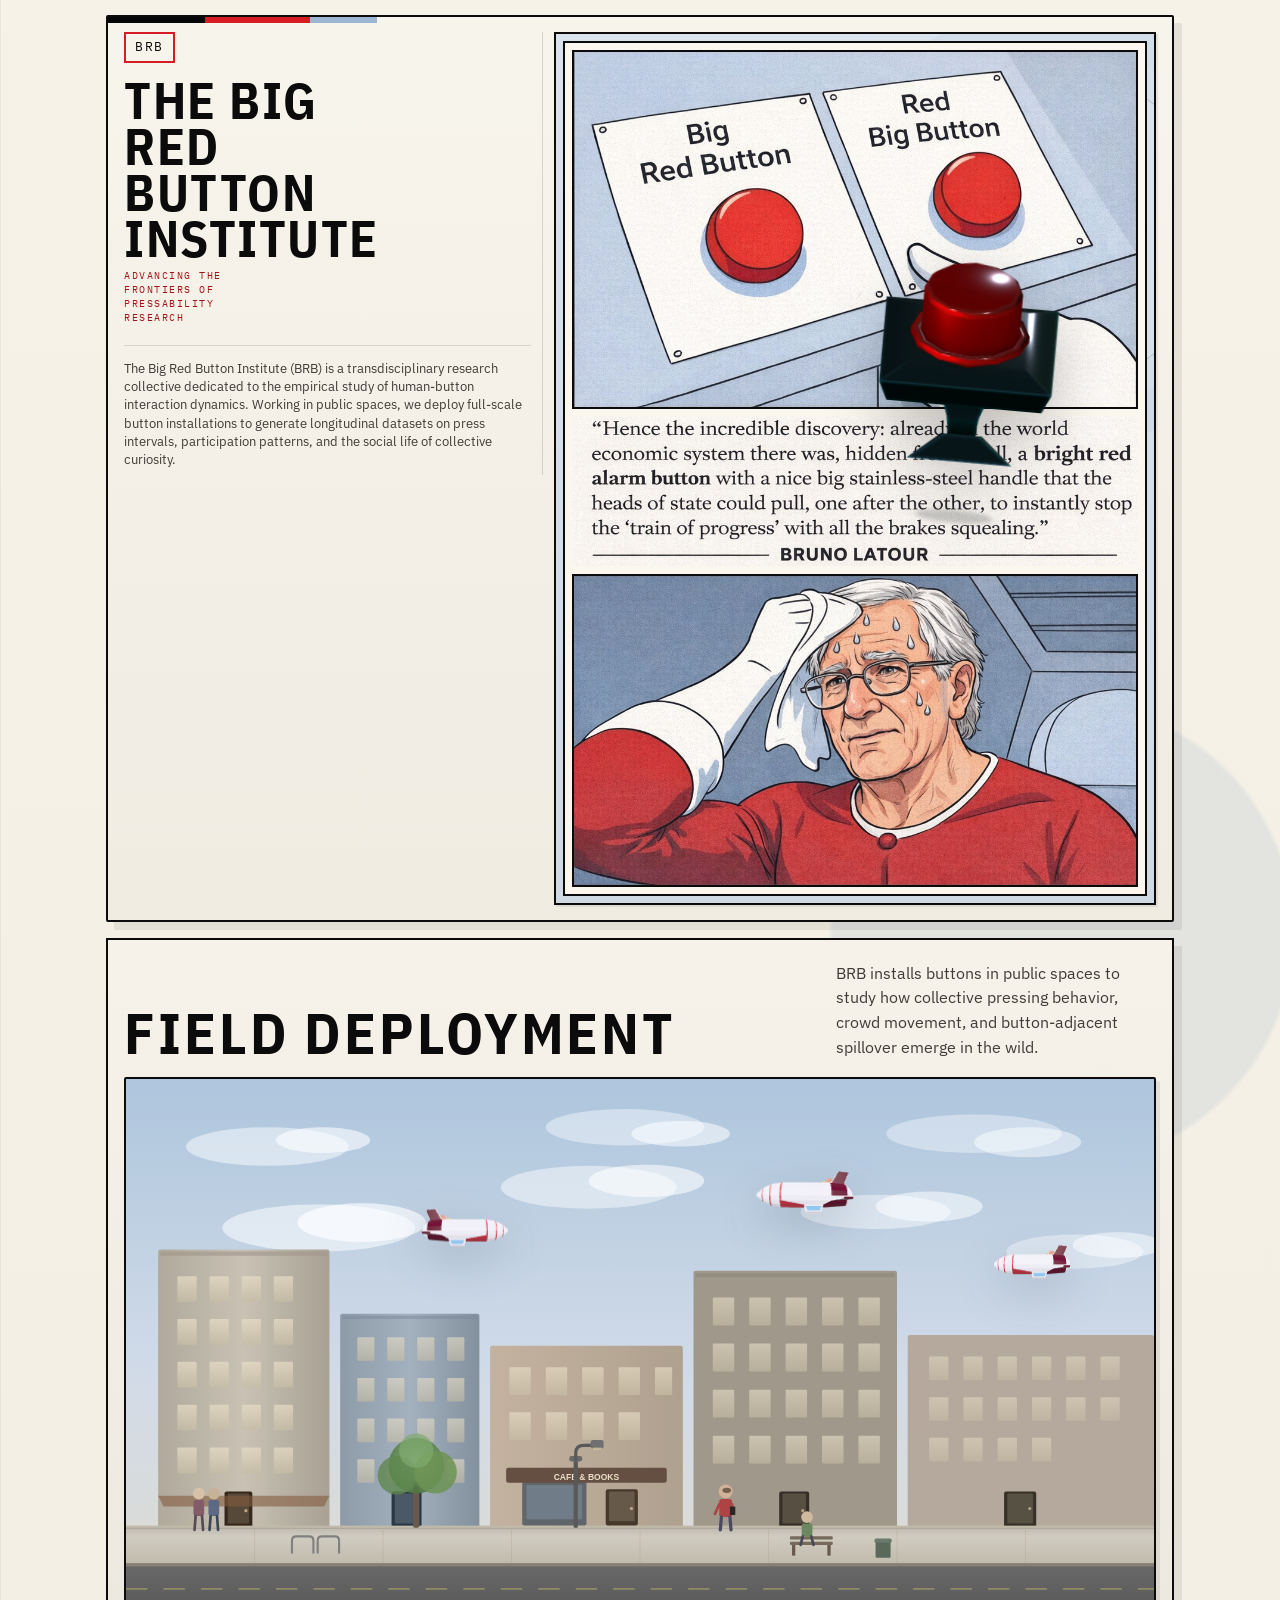
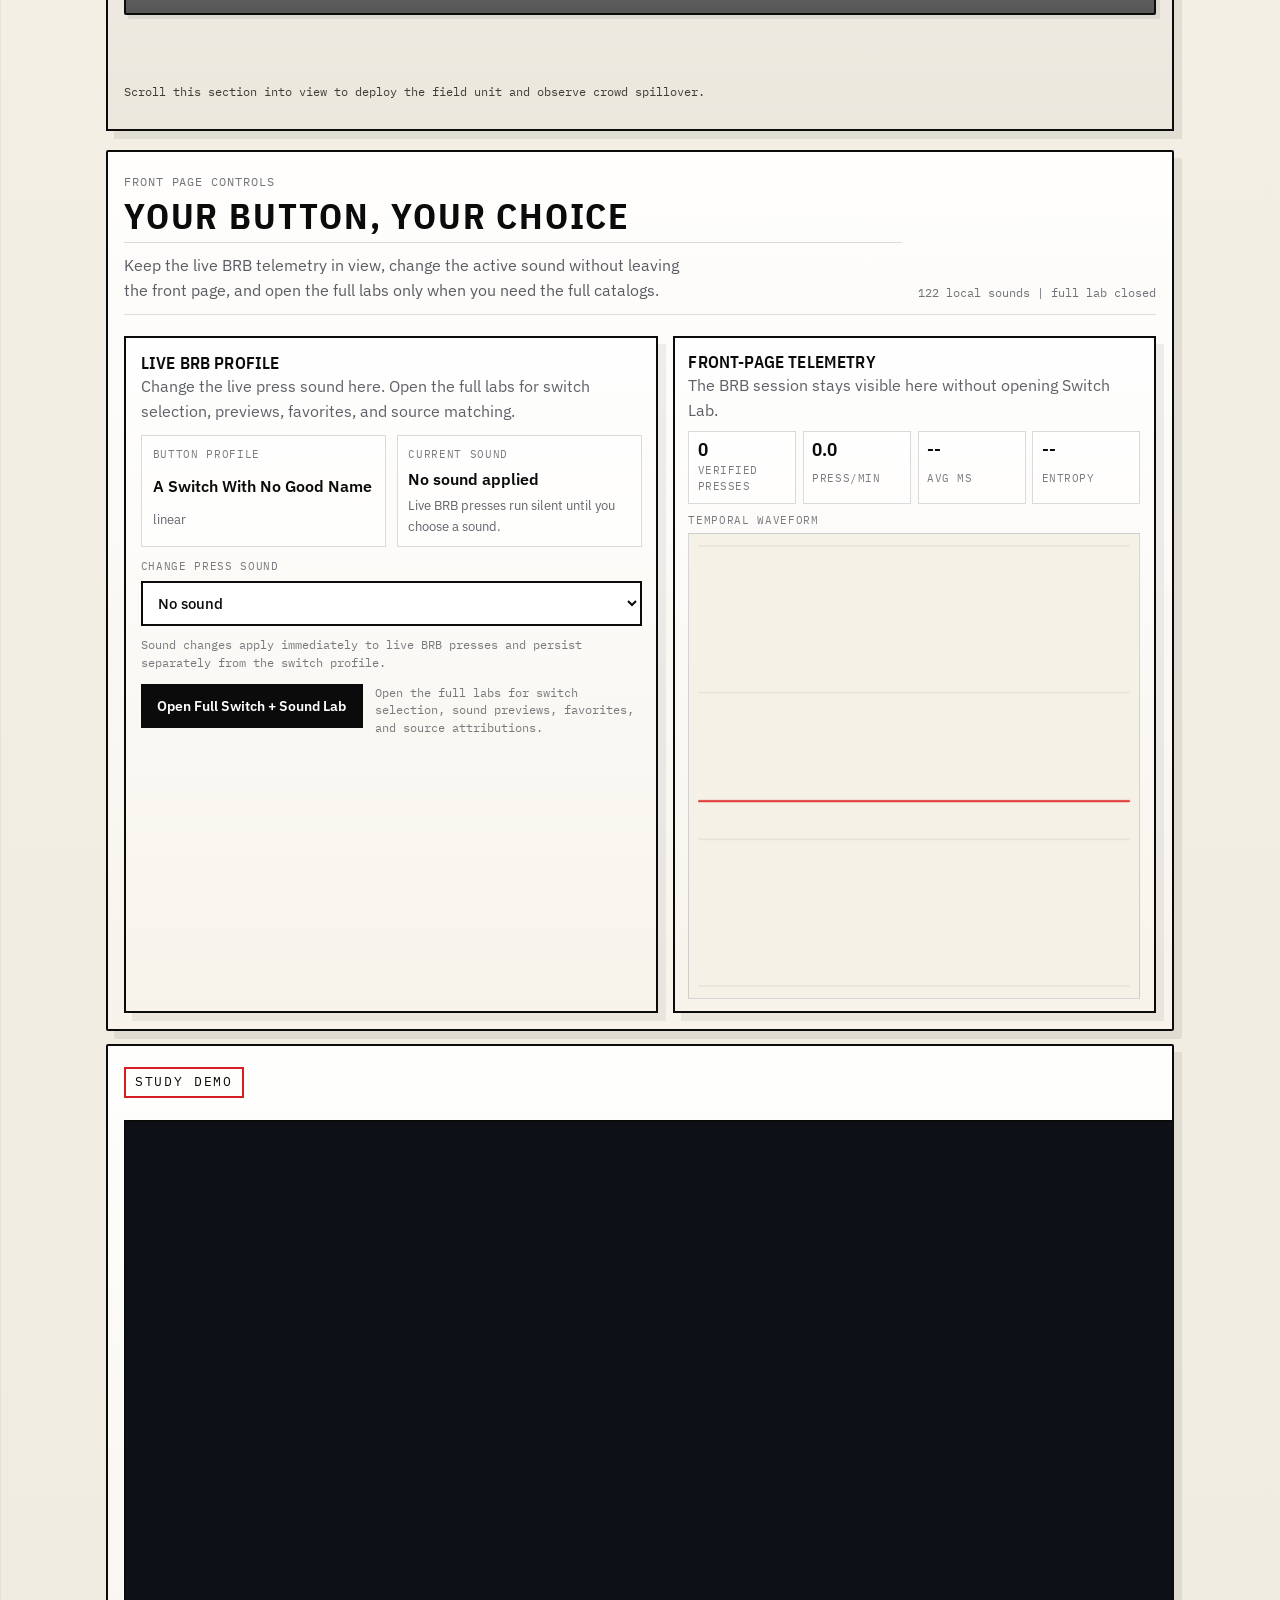
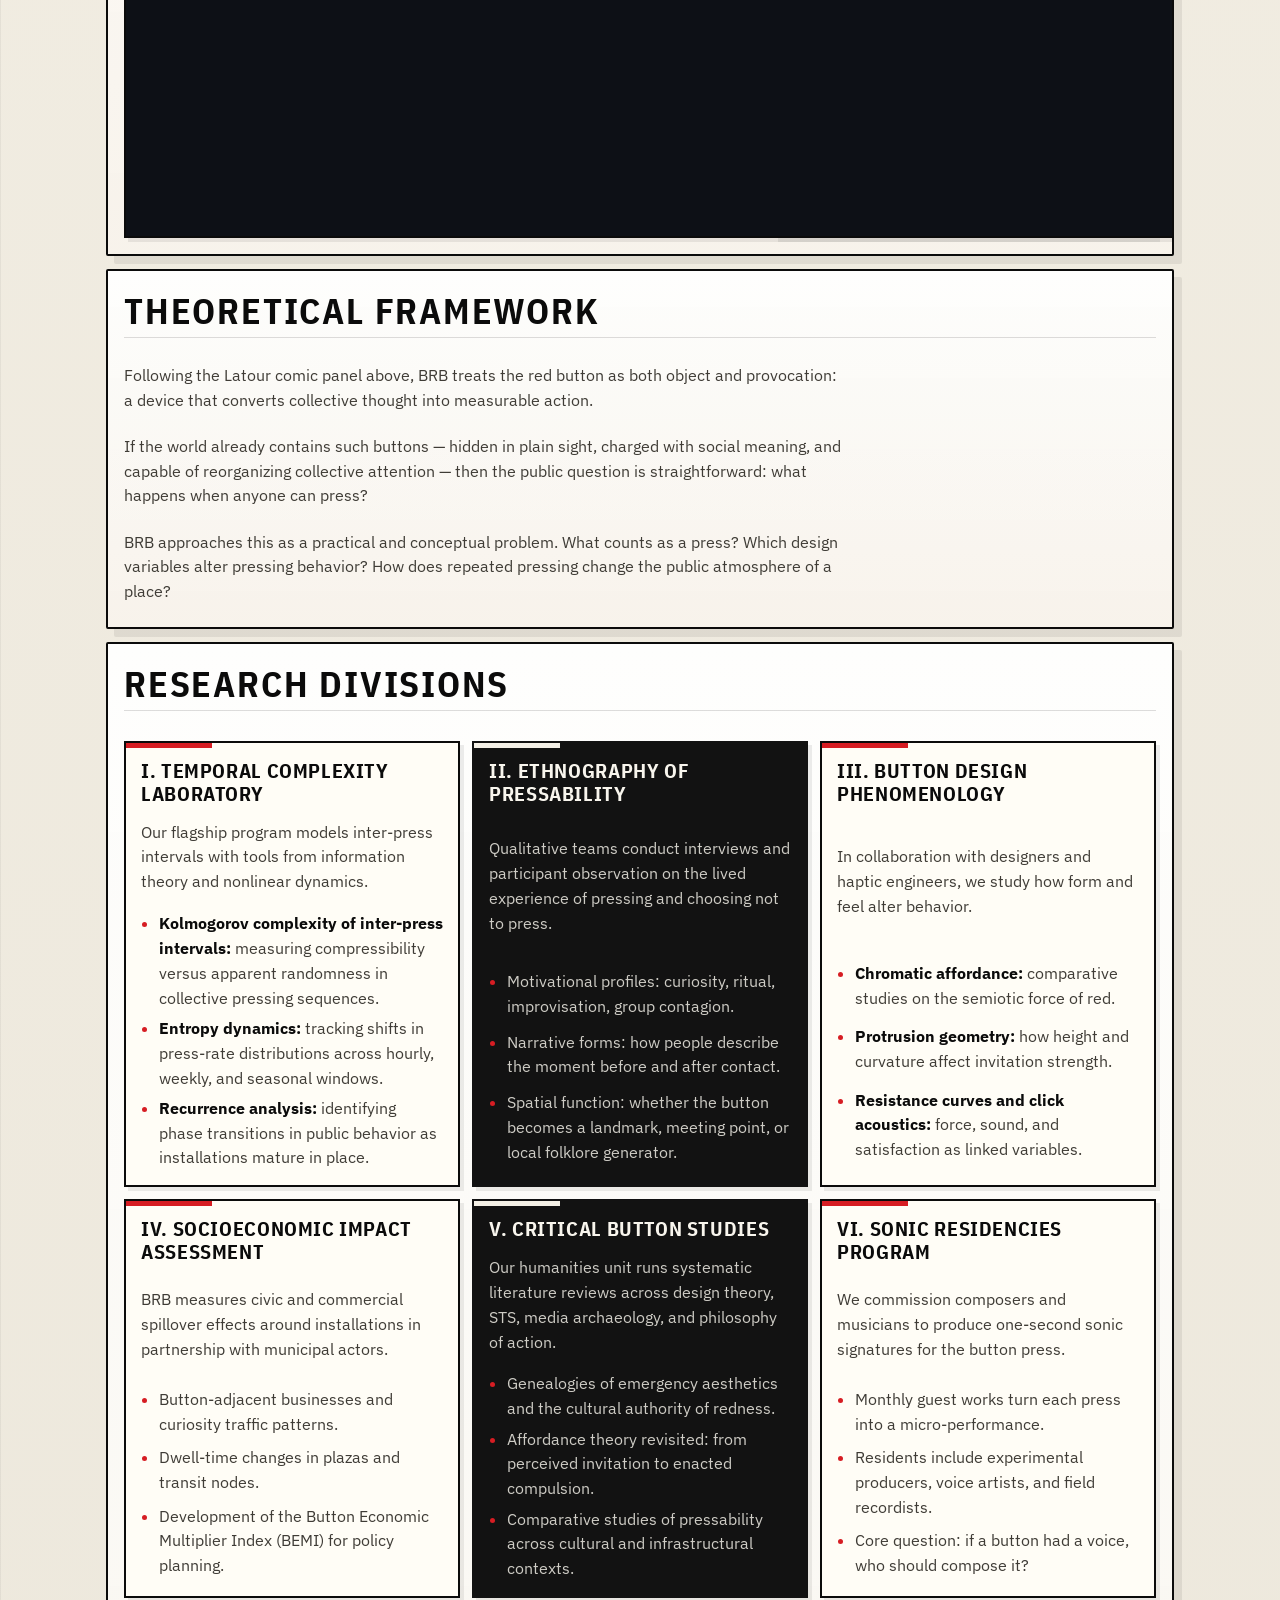
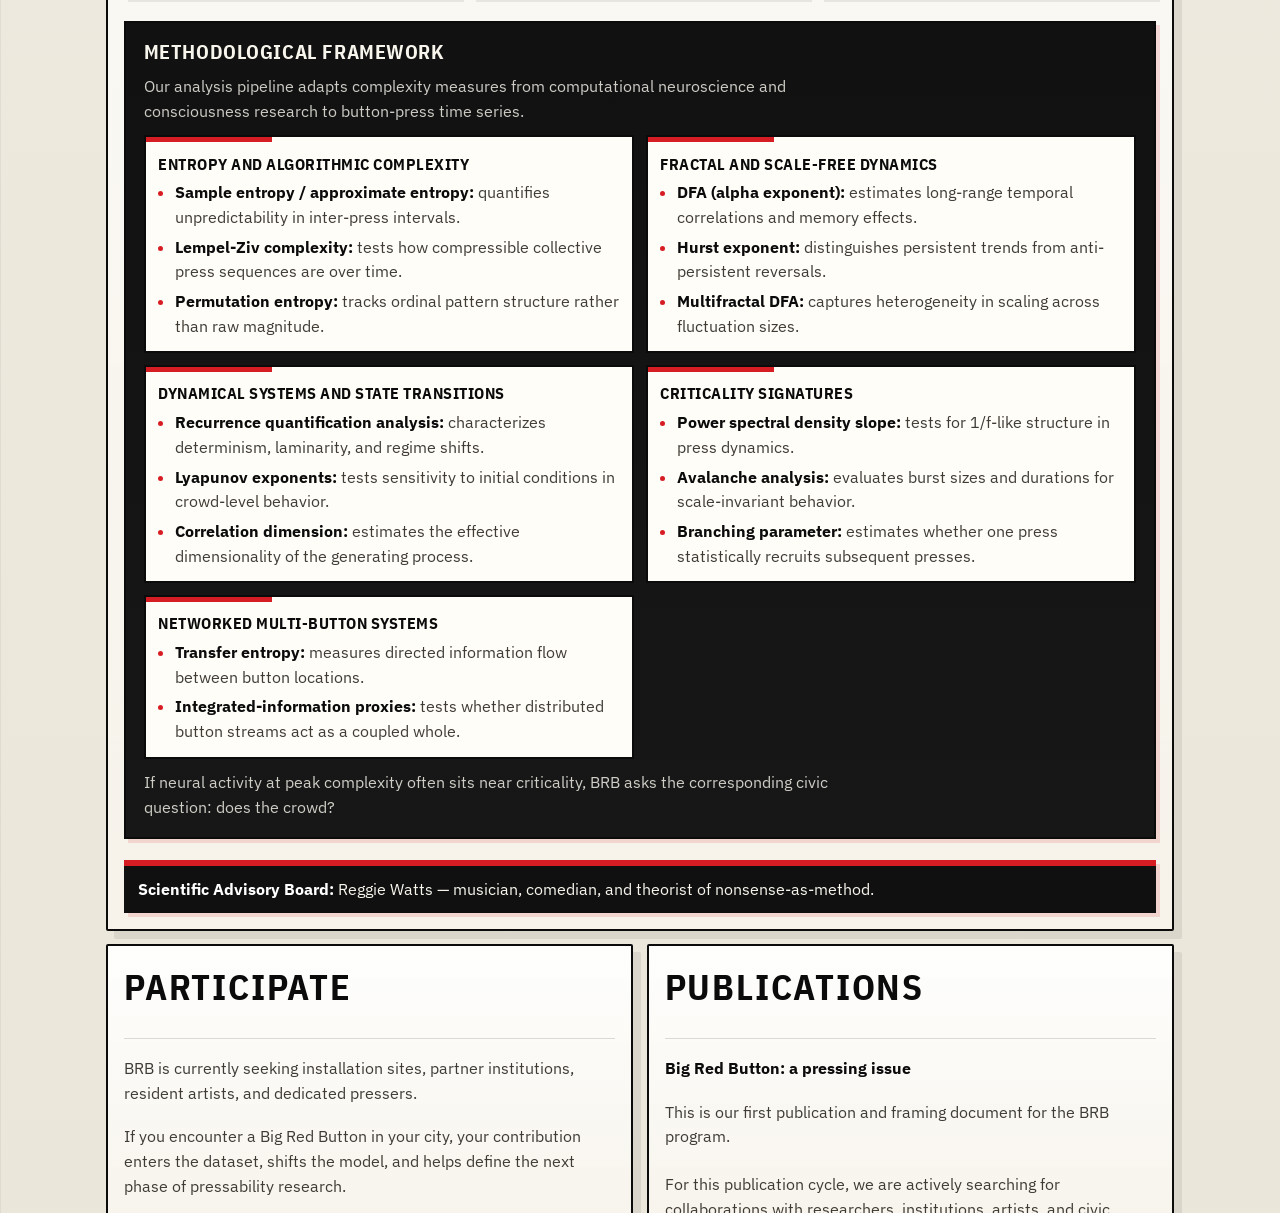
==== commit d419cc9f: "Raise airships and add clouds" ====
--- a/index.html
+++ b/index.html
@@ -77,9 +77,12 @@
           </defs>
           <rect x="0" y="-80" width="960" height="500" fill="url(#skyG)"></rect>
           <ellipse cx="132" cy="-16" rx="76" ry="18" fill="rgba(255,255,255,.44)"></ellipse><ellipse cx="184" cy="-22" rx="44" ry="12" fill="rgba(255,255,255,.55)"></ellipse>
+          <ellipse cx="466" cy="-34" rx="74" ry="17" fill="rgba(255,255,255,.38)"></ellipse><ellipse cx="518" cy="-28" rx="46" ry="12" fill="rgba(255,255,255,.5)"></ellipse>
           <ellipse cx="792" cy="-28" rx="82" ry="18" fill="rgba(255,255,255,.34)"></ellipse><ellipse cx="842" cy="-20" rx="50" ry="14" fill="rgba(255,255,255,.42)"></ellipse>
           <ellipse cx="180" cy="60" rx="90" ry="22" fill="rgba(255,255,255,.5)"></ellipse><ellipse cx="220" cy="55" rx="60" ry="18" fill="rgba(255,255,255,.6)"></ellipse>
+          <ellipse cx="432" cy="22" rx="82" ry="20" fill="rgba(255,255,255,.42)"></ellipse><ellipse cx="486" cy="16" rx="54" ry="15" fill="rgba(255,255,255,.54)"></ellipse>
           <ellipse cx="700" cy="45" rx="70" ry="16" fill="rgba(255,255,255,.4)"></ellipse><ellipse cx="750" cy="40" rx="50" ry="14" fill="rgba(255,255,255,.5)"></ellipse>
+          <ellipse cx="886" cy="82" rx="64" ry="16" fill="rgba(255,255,255,.36)"></ellipse><ellipse cx="926" cy="76" rx="42" ry="12" fill="rgba(255,255,255,.46)"></ellipse>
           <rect x="30" y="80" width="160" height="260" rx="2" fill="url(#bldgA)"></rect><rect x="32" y="82" width="156" height="4" fill="rgba(160,150,135,.6)"></rect>
           <g fill="url(#winG)" opacity=".7"><rect x="48" y="105" width="18" height="24" rx="1"></rect><rect x="78" y="105" width="18" height="24" rx="1"></rect><rect x="108" y="105" width="18" height="24" rx="1"></rect><rect x="138" y="105" width="18" height="24" rx="1"></rect><rect x="48" y="145" width="18" height="24" rx="1"></rect><rect x="78" y="145" width="18" height="24" rx="1"></rect><rect x="108" y="145" width="18" height="24" rx="1"></rect><rect x="138" y="145" width="18" height="24" rx="1"></rect><rect x="48" y="185" width="18" height="24" rx="1"></rect><rect x="78" y="185" width="18" height="24" rx="1"></rect><rect x="108" y="185" width="18" height="24" rx="1"></rect><rect x="138" y="185" width="18" height="24" rx="1"></rect><rect x="48" y="225" width="18" height="24" rx="1"></rect><rect x="78" y="225" width="18" height="24" rx="1"></rect><rect x="108" y="225" width="18" height="24" rx="1"></rect><rect x="138" y="225" width="18" height="24" rx="1"></rect><rect x="48" y="265" width="18" height="24" rx="1"></rect><rect x="78" y="265" width="18" height="24" rx="1"></rect><rect x="108" y="265" width="18" height="24" rx="1"></rect><rect x="138" y="265" width="18" height="24" rx="1"></rect></g>
           <rect x="92" y="306" width="26" height="34" rx="2" fill="#3a2a1a"></rect><rect x="95" y="308" width="20" height="28" rx="1" fill="#5a4a38"></rect><circle cx="112" cy="324" r="1.5" fill="#c0a870"></circle>
@@ -1149,7 +1152,7 @@
     setInterval(updateStats,1000);
   })();
   </script>
-  <script src="index.runtime.js?v=20260315p"></script>
+  <script src="index.runtime.js?v=20260316a"></script>
   <script src="switch-lab.runtime.js?v=20260315j"></script>
   <script src="sound-lab.runtime.js?v=20260315a"></script>
   <script src="button-choice.runtime.js?v=20260315a"></script>
--- a/visual-workover.css
+++ b/visual-workover.css
@@ -308,7 +308,69 @@
   filter: drop-shadow(0 14px 22px rgba(49, 60, 77, 0.22));
   transform: translate(-50%, -50%);
   transform-origin: center center;
+  isolation: isolate;
   will-change: left, top, width, height, transform;
+}
+.scene-airship--crimson {
+  opacity: 1;
+  z-index: 3;
+  filter:
+    drop-shadow(0 20px 28px rgba(72, 0, 0, 0.26))
+    drop-shadow(0 0 36px rgba(223, 44, 44, 0.28));
+}
+.scene-airship--crimson::after {
+  content: "";
+  position: absolute;
+  inset: -16% -10%;
+  border-radius: 999px;
+  background:
+    radial-gradient(circle at 50% 50%, rgba(223, 44, 44, 0.46) 0%, rgba(223, 44, 44, 0.22) 28%, rgba(223, 44, 44, 0) 72%);
+  filter: blur(18px);
+  opacity: 0;
+  pointer-events: none;
+  transform: scale(0.94);
+}
+.scene-airship--crimson.is-blinking {
+  animation: crimson-airship-blink 520ms linear 1;
+}
+.scene-airship--crimson.is-blinking::after {
+  animation: crimson-airship-glow 520ms linear 1;
+}
+@keyframes crimson-airship-blink {
+  0%, 100% {
+    filter:
+      drop-shadow(0 20px 28px rgba(72, 0, 0, 0.26))
+      drop-shadow(0 0 36px rgba(223, 44, 44, 0.28));
+  }
+  18%, 52% {
+    filter:
+      brightness(1.12)
+      saturate(1.22)
+      drop-shadow(0 22px 30px rgba(72, 0, 0, 0.3))
+      drop-shadow(0 0 64px rgba(223, 44, 44, 0.56))
+      drop-shadow(0 0 18px rgba(255, 82, 82, 0.3));
+  }
+  30%, 68% {
+    filter:
+      brightness(1.2)
+      drop-shadow(0 22px 30px rgba(72, 0, 0, 0.3))
+      drop-shadow(0 0 78px rgba(223, 44, 44, 0.68))
+      drop-shadow(0 0 24px rgba(255, 92, 92, 0.36));
+  }
+}
+@keyframes crimson-airship-glow {
+  0%, 100% {
+    opacity: 0;
+    transform: scale(0.94);
+  }
+  18%, 52% {
+    opacity: 0.48;
+    transform: scale(1.02);
+  }
+  30%, 68% {
+    opacity: 0.82;
+    transform: scale(1.08);
+  }
 }
 .scene-airship__model {
   width: 100%;
@@ -316,6 +378,8 @@
   display: block;
   background: transparent;
   pointer-events: none;
+  position: relative;
+  z-index: 1;
   --poster-color: transparent;
   --progress-bar-height: 0px;
   --progress-bar-color: transparent;
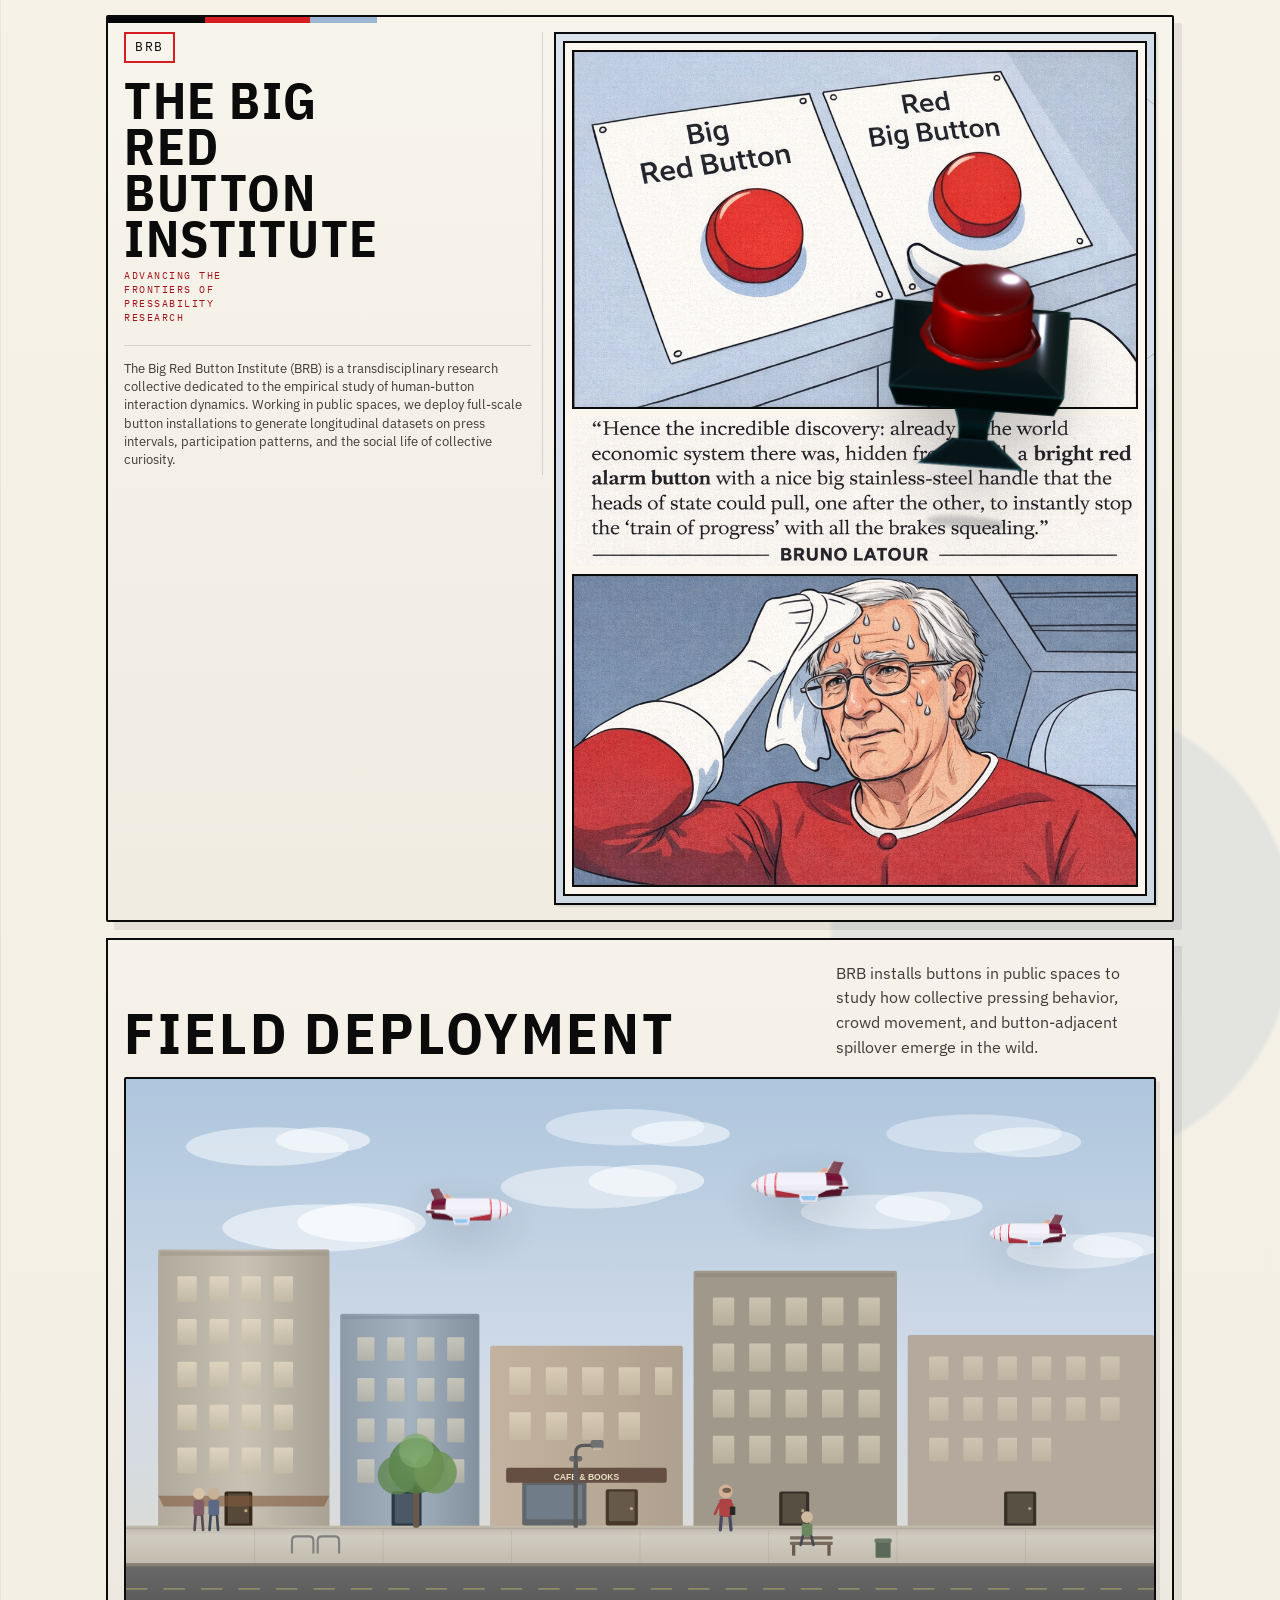
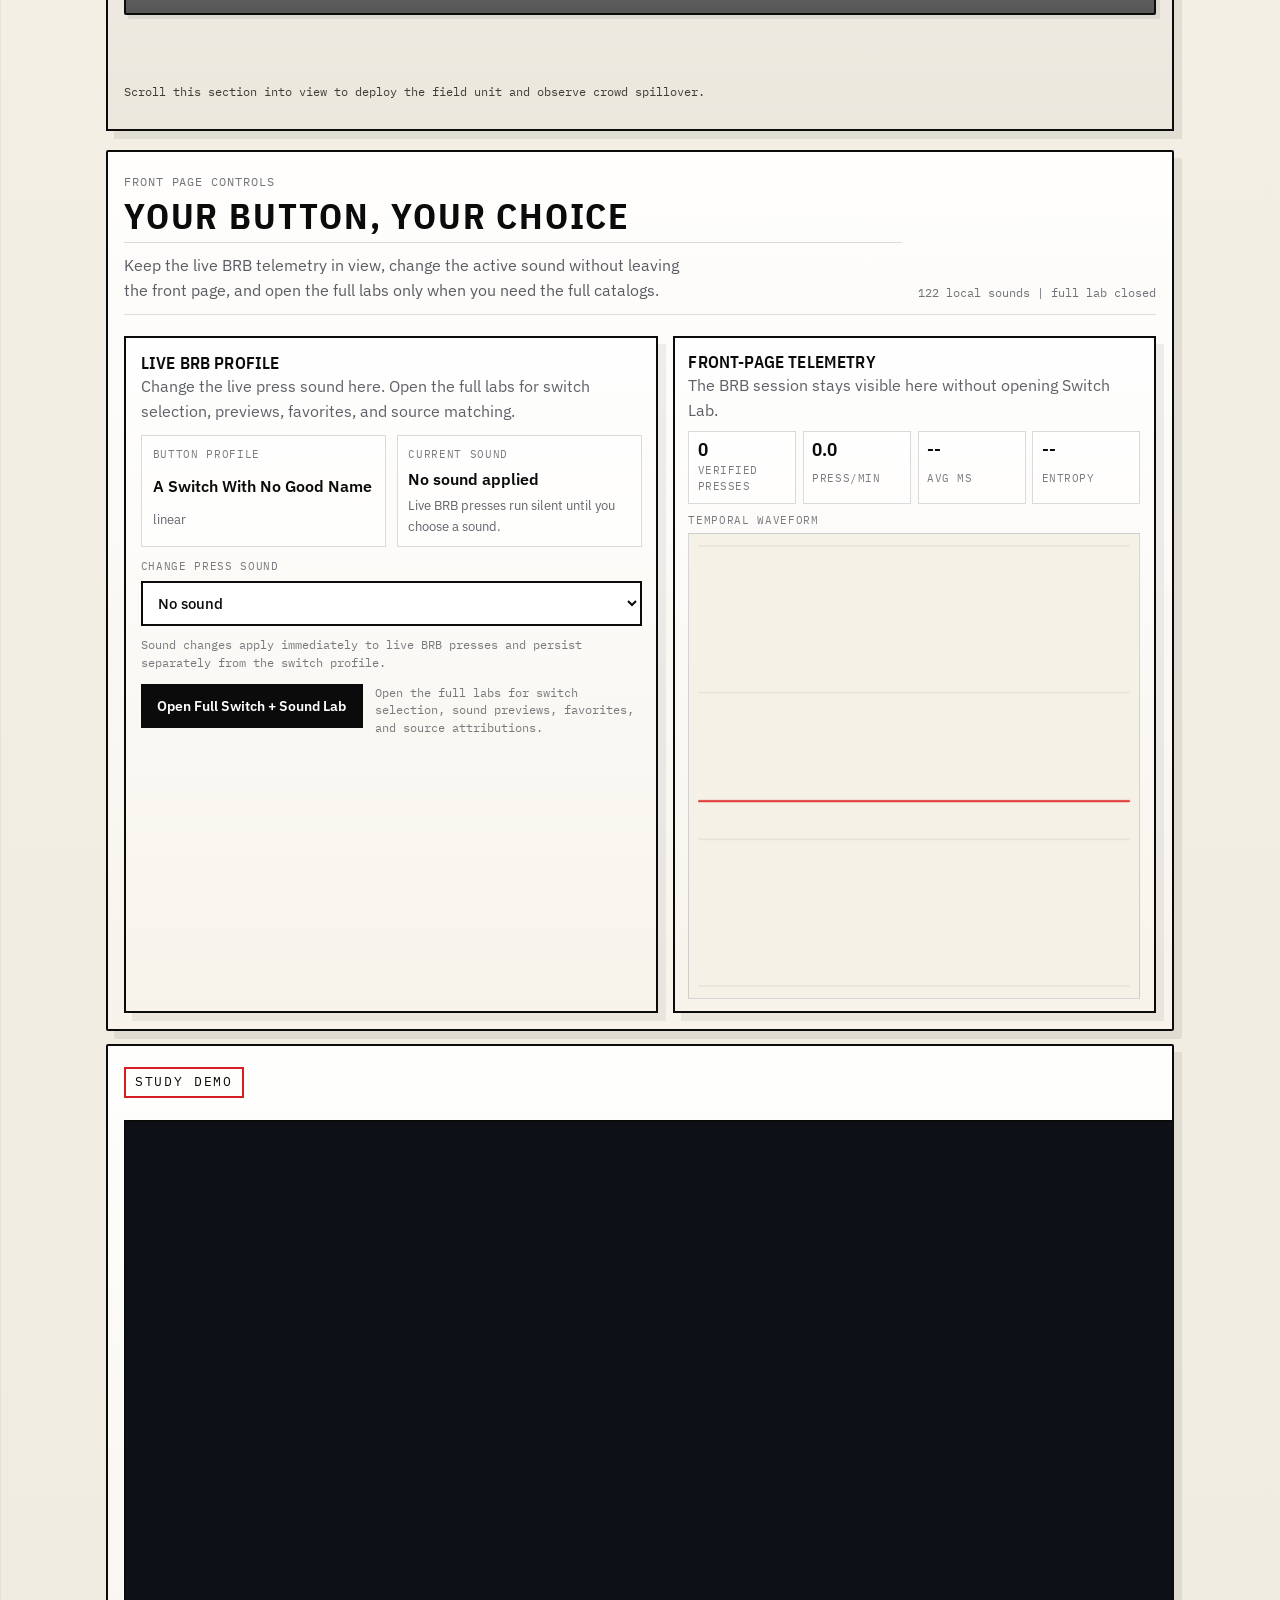
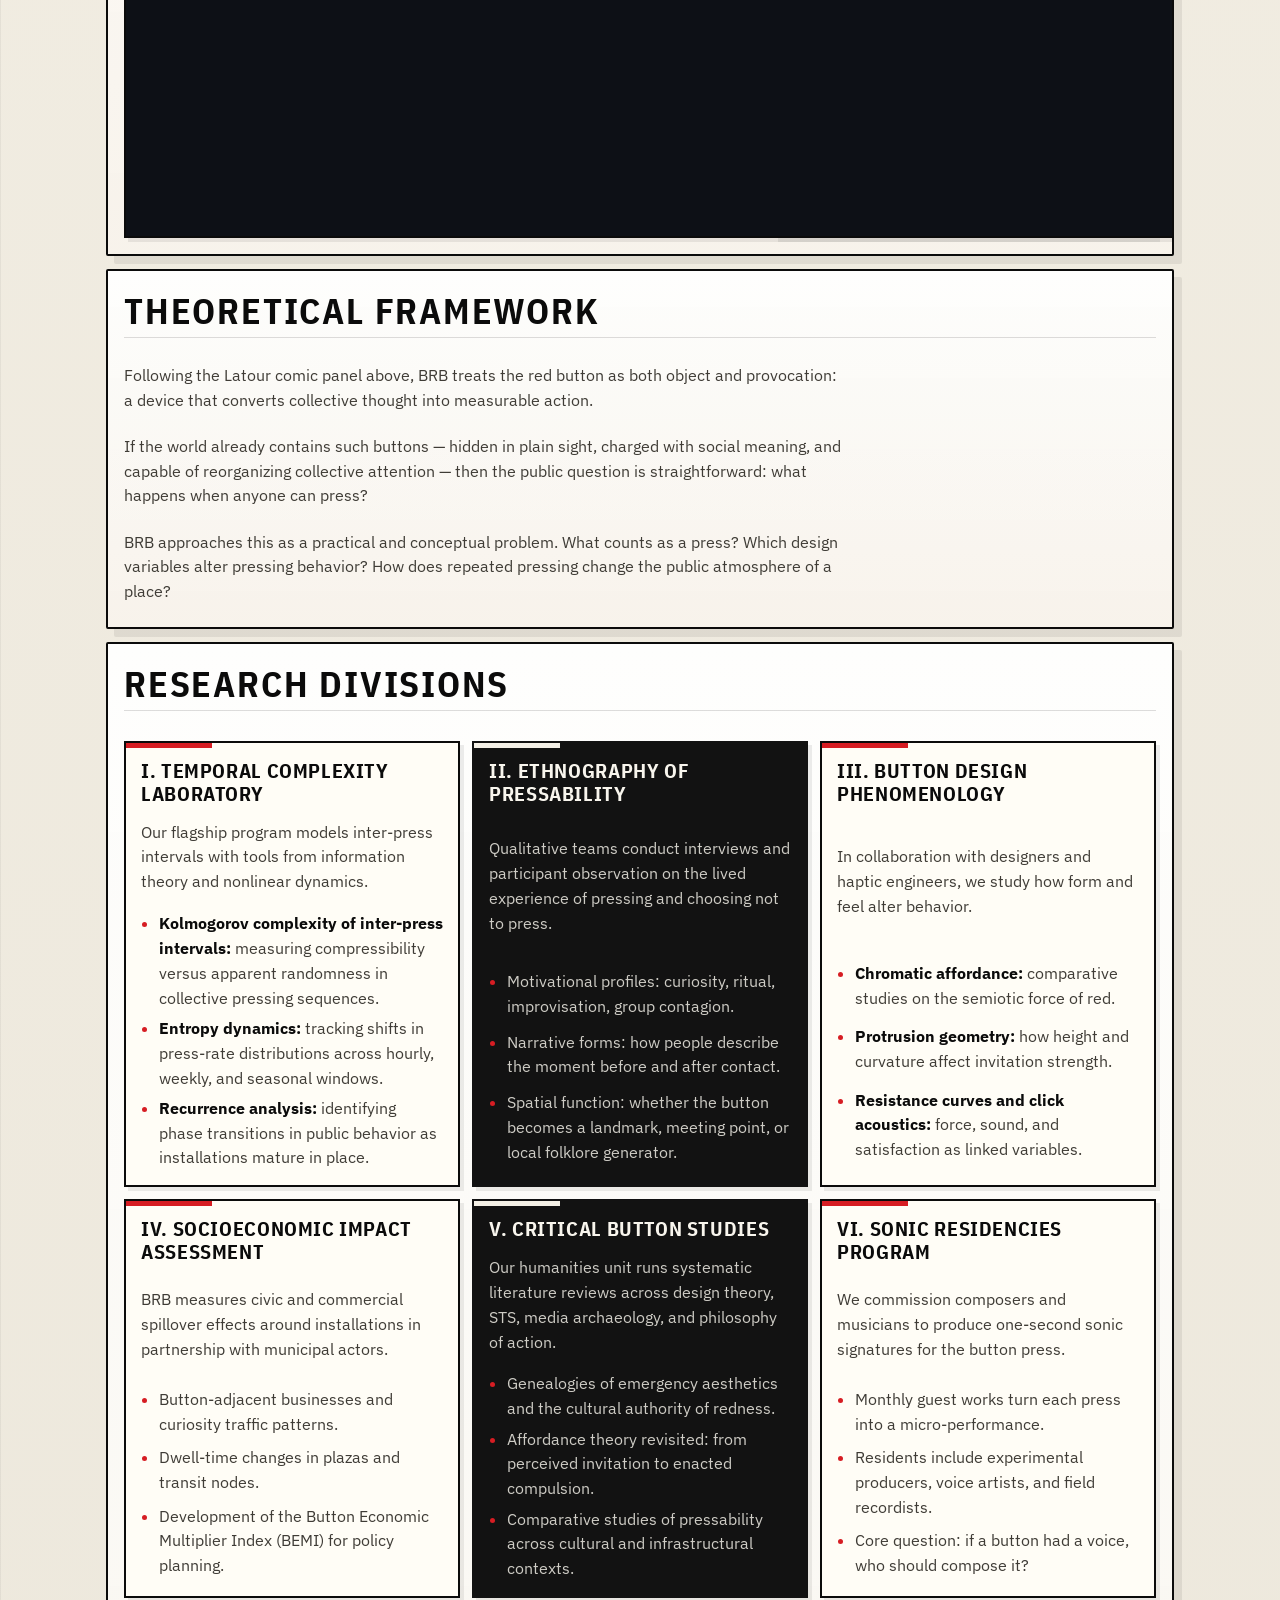
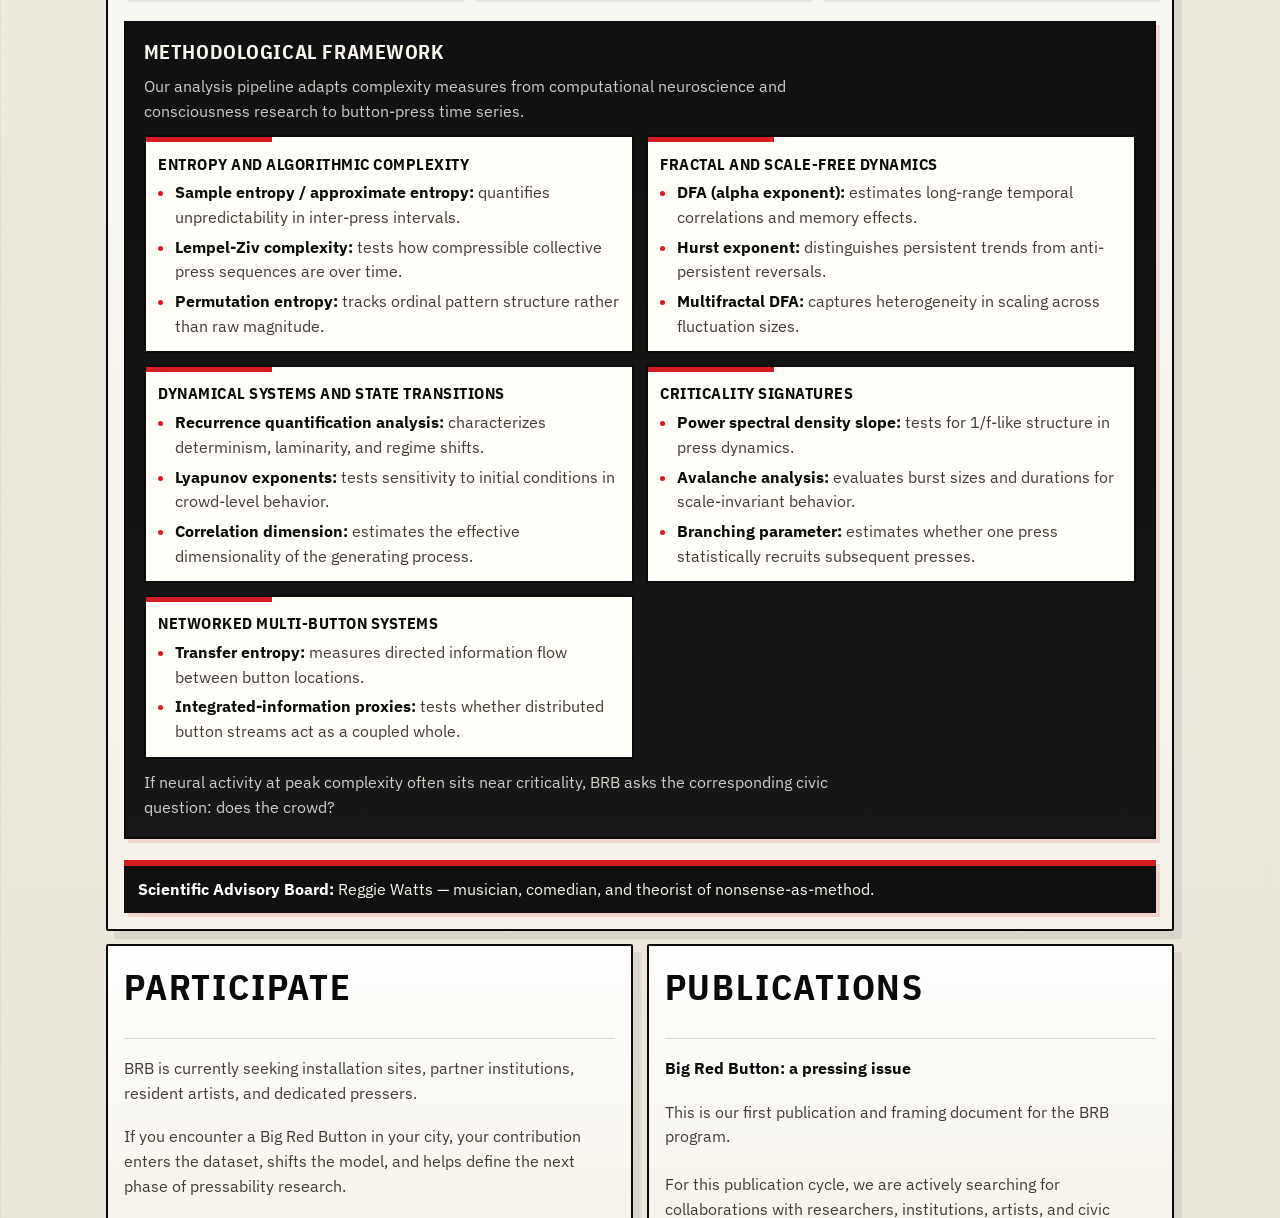
==== commit e6e1aa71: "Add crimson airship abduction sequence" ====
--- a/index.html
+++ b/index.html
@@ -9,7 +9,7 @@
   <link rel="preconnect" href="https://fonts.gstatic.com" crossorigin>
   <link href="https://fonts.googleapis.com/css2?family=IBM+Plex+Sans:wght@400;500;600;700&family=IBM+Plex+Sans+Condensed:wght@500;600;700&family=IBM+Plex+Mono:wght@400;500;600&display=swap" rel="stylesheet">
 
-  <link rel="stylesheet" href="visual-workover.css?v=20260315f">
+  <link rel="stylesheet" href="visual-workover.css?v=20260316b">
   <link rel="stylesheet" href="switch-lab.css?v=20260315k">
   <link rel="stylesheet" href="sound-lab.css?v=20260315a">
   <link rel="stylesheet" href="button-choice.css?v=20260315a">
@@ -1152,7 +1152,7 @@
     setInterval(updateStats,1000);
   })();
   </script>
-  <script src="index.runtime.js?v=20260316a"></script>
+  <script src="index.runtime.js?v=20260316c"></script>
   <script src="switch-lab.runtime.js?v=20260315j"></script>
   <script src="sound-lab.runtime.js?v=20260315a"></script>
   <script src="button-choice.runtime.js?v=20260315a"></script>
--- a/visual-workover.css
+++ b/visual-workover.css
@@ -309,6 +309,7 @@
   transform: translate(-50%, -50%);
   transform-origin: center center;
   isolation: isolate;
+  overflow: visible;
   will-change: left, top, width, height, transform;
 }
 .scene-airship--crimson {
@@ -330,6 +331,44 @@
   pointer-events: none;
   transform: scale(0.94);
 }
+.scene-airship__beam {
+  position: absolute;
+  top: 77%;
+  left: 55%;
+  width: 19%;
+  height: var(--beam-length, 0px);
+  opacity: 0;
+  pointer-events: none;
+  transform: translateX(-50%);
+  transform-origin: top center;
+  clip-path: polygon(40% 0, 60% 0, 100% 100%, 0 100%);
+  background: linear-gradient(to bottom, rgba(255, 150, 150, 0.62) 0%, rgba(223, 44, 44, 0.34) 54%, rgba(223, 44, 44, 0.06) 100%);
+  filter: drop-shadow(0 0 20px rgba(223, 44, 44, 0.32));
+  mix-blend-mode: screen;
+  z-index: 0;
+}
+.scene-airship__beam::before {
+  content: "";
+  position: absolute;
+  inset: 0;
+  clip-path: polygon(46% 0, 54% 0, 78% 100%, 22% 100%);
+  background: linear-gradient(to bottom, rgba(255, 236, 236, 0.88) 0%, rgba(255, 118, 118, 0.54) 56%, rgba(255, 118, 118, 0.08) 100%);
+}
+.scene-airship__beam::after {
+  content: "";
+  position: absolute;
+  top: -16%;
+  left: 50%;
+  width: 165%;
+  height: 18%;
+  transform: translateX(-50%);
+  border-radius: 999px;
+  background: radial-gradient(circle, rgba(255, 178, 178, 0.92) 0%, rgba(223, 44, 44, 0.46) 54%, rgba(223, 44, 44, 0) 100%);
+}
+.scene-airship--crimson.is-beaming .scene-airship__beam {
+  opacity: 1;
+  animation: crimson-tractor-beam 220ms linear infinite alternate;
+}
 .scene-airship--crimson.is-blinking {
   animation: crimson-airship-blink 520ms linear 1;
 }
@@ -370,6 +409,19 @@
   30%, 68% {
     opacity: 0.82;
     transform: scale(1.08);
+  }
+}
+@keyframes crimson-tractor-beam {
+  from {
+    filter:
+      brightness(0.98)
+      drop-shadow(0 0 18px rgba(223, 44, 44, 0.26));
+  }
+  to {
+    filter:
+      brightness(1.08)
+      drop-shadow(0 0 24px rgba(223, 44, 44, 0.42))
+      drop-shadow(0 0 12px rgba(255, 178, 178, 0.22));
   }
 }
 .scene-airship__model {
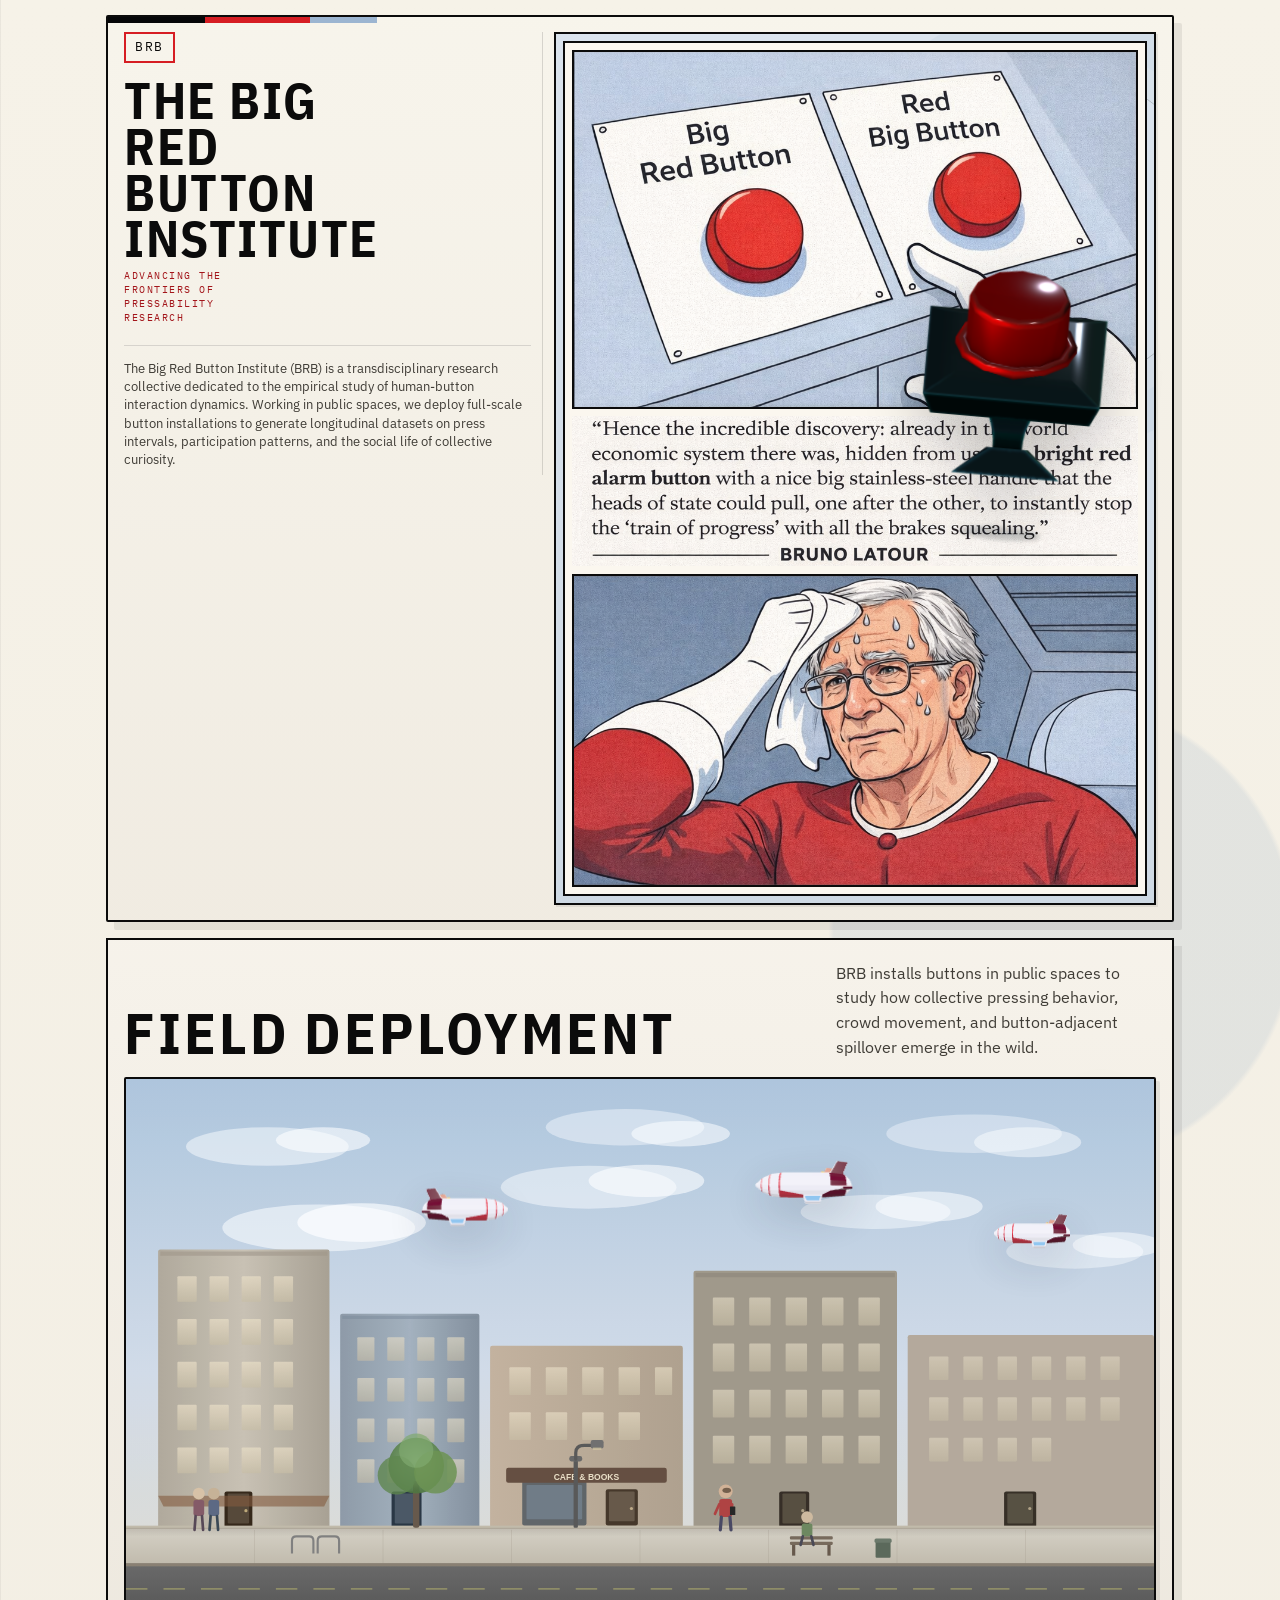
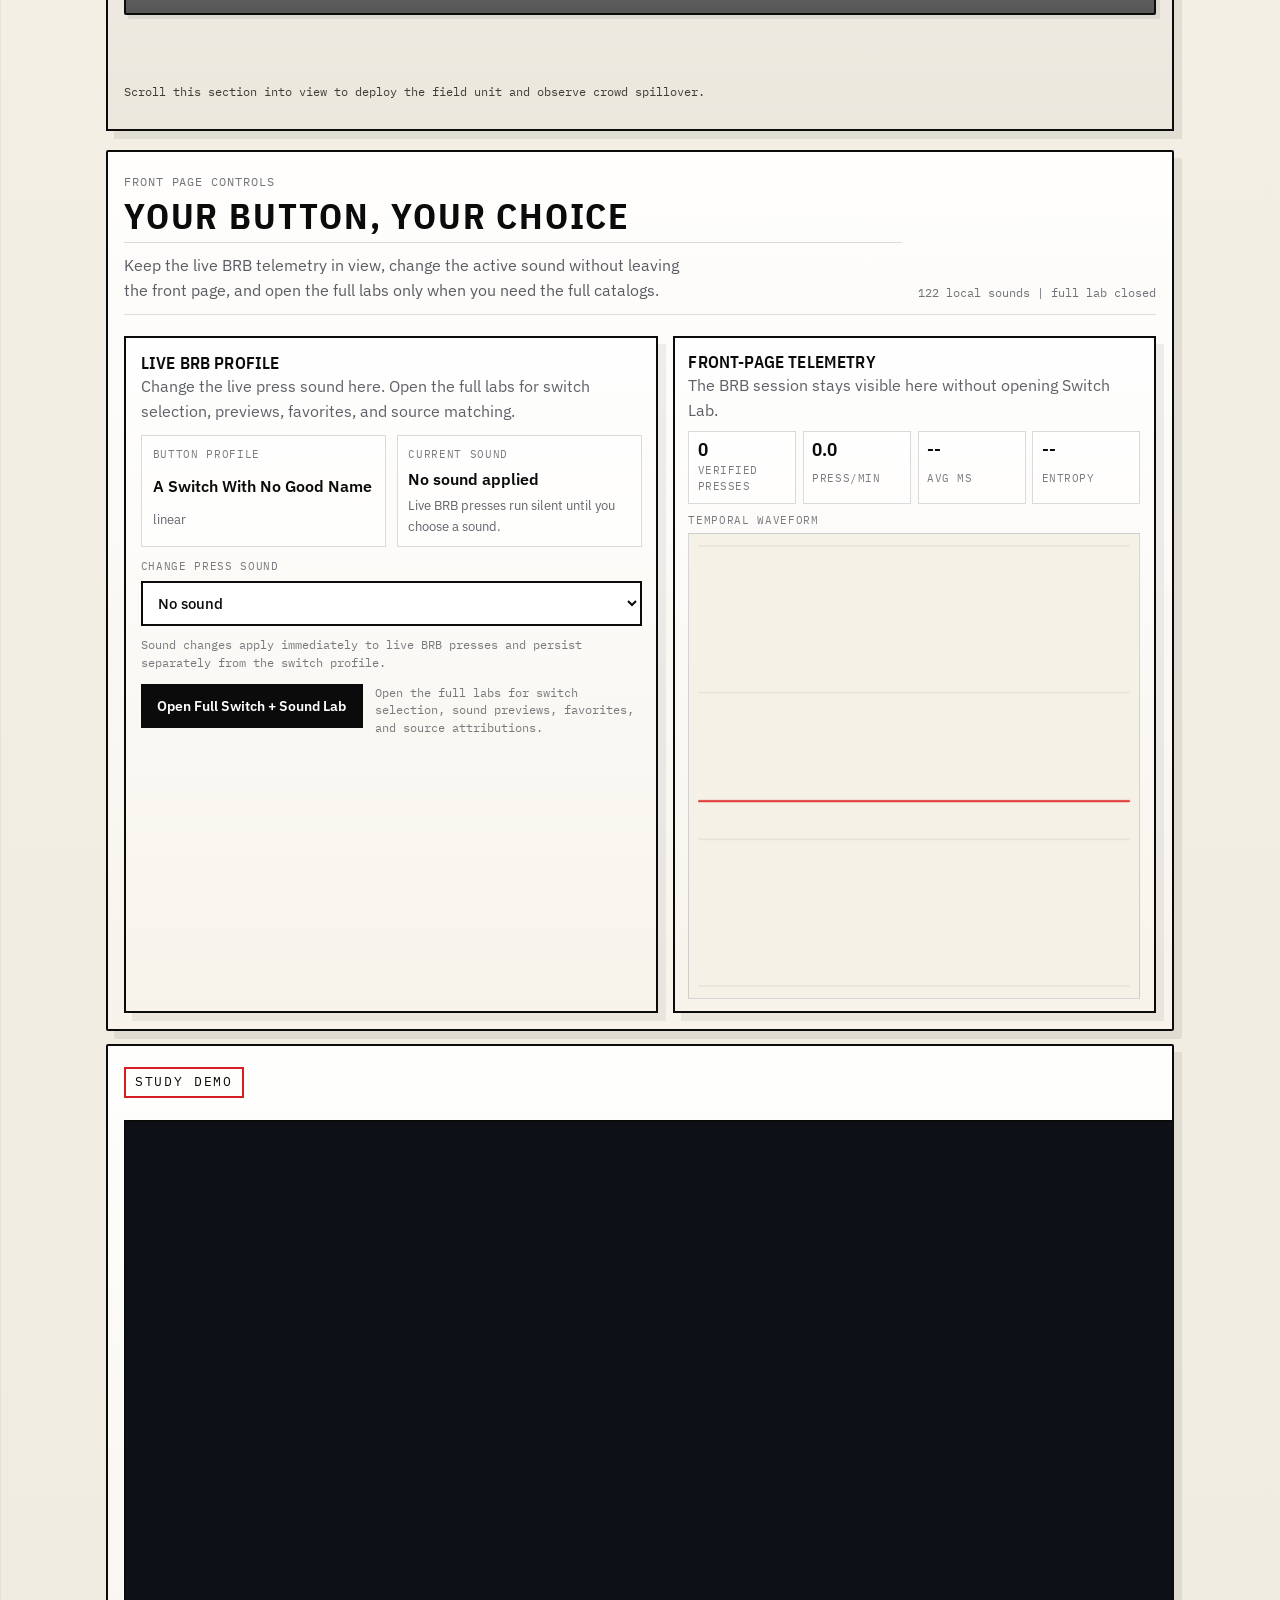
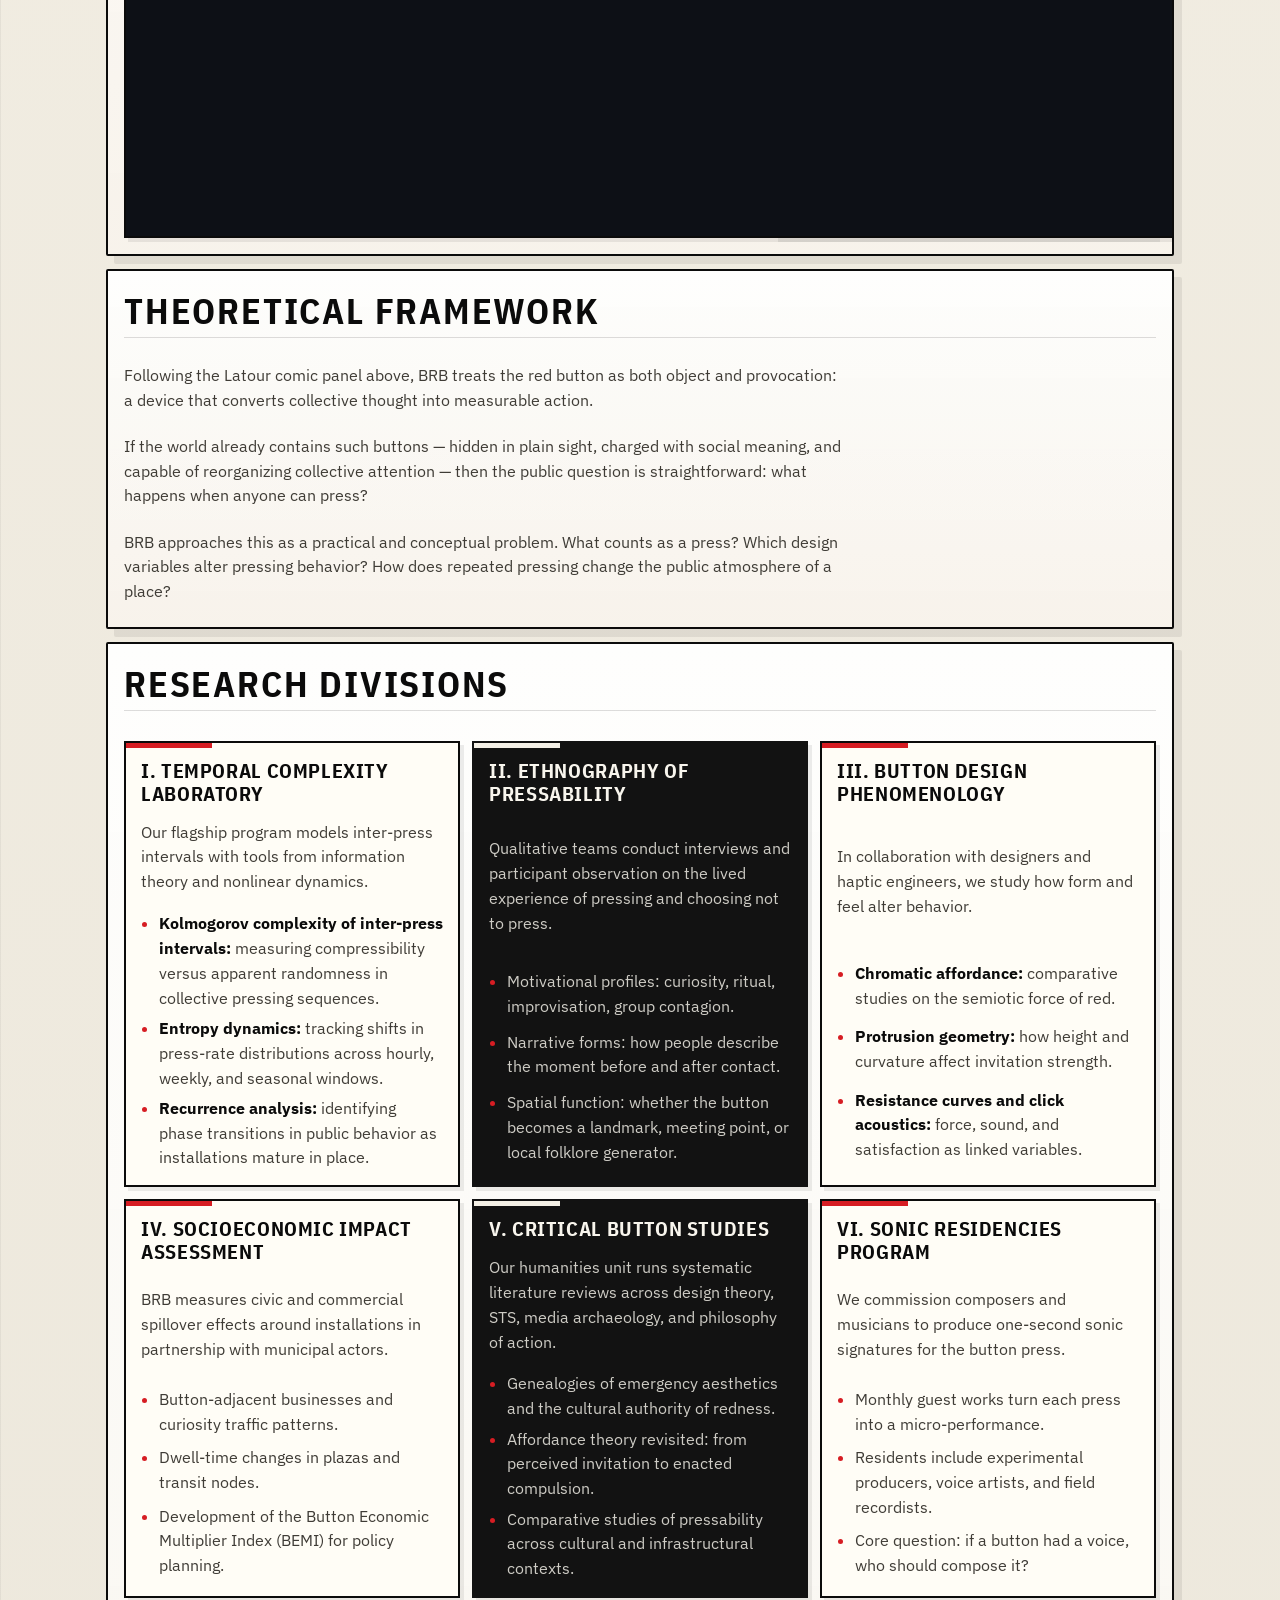
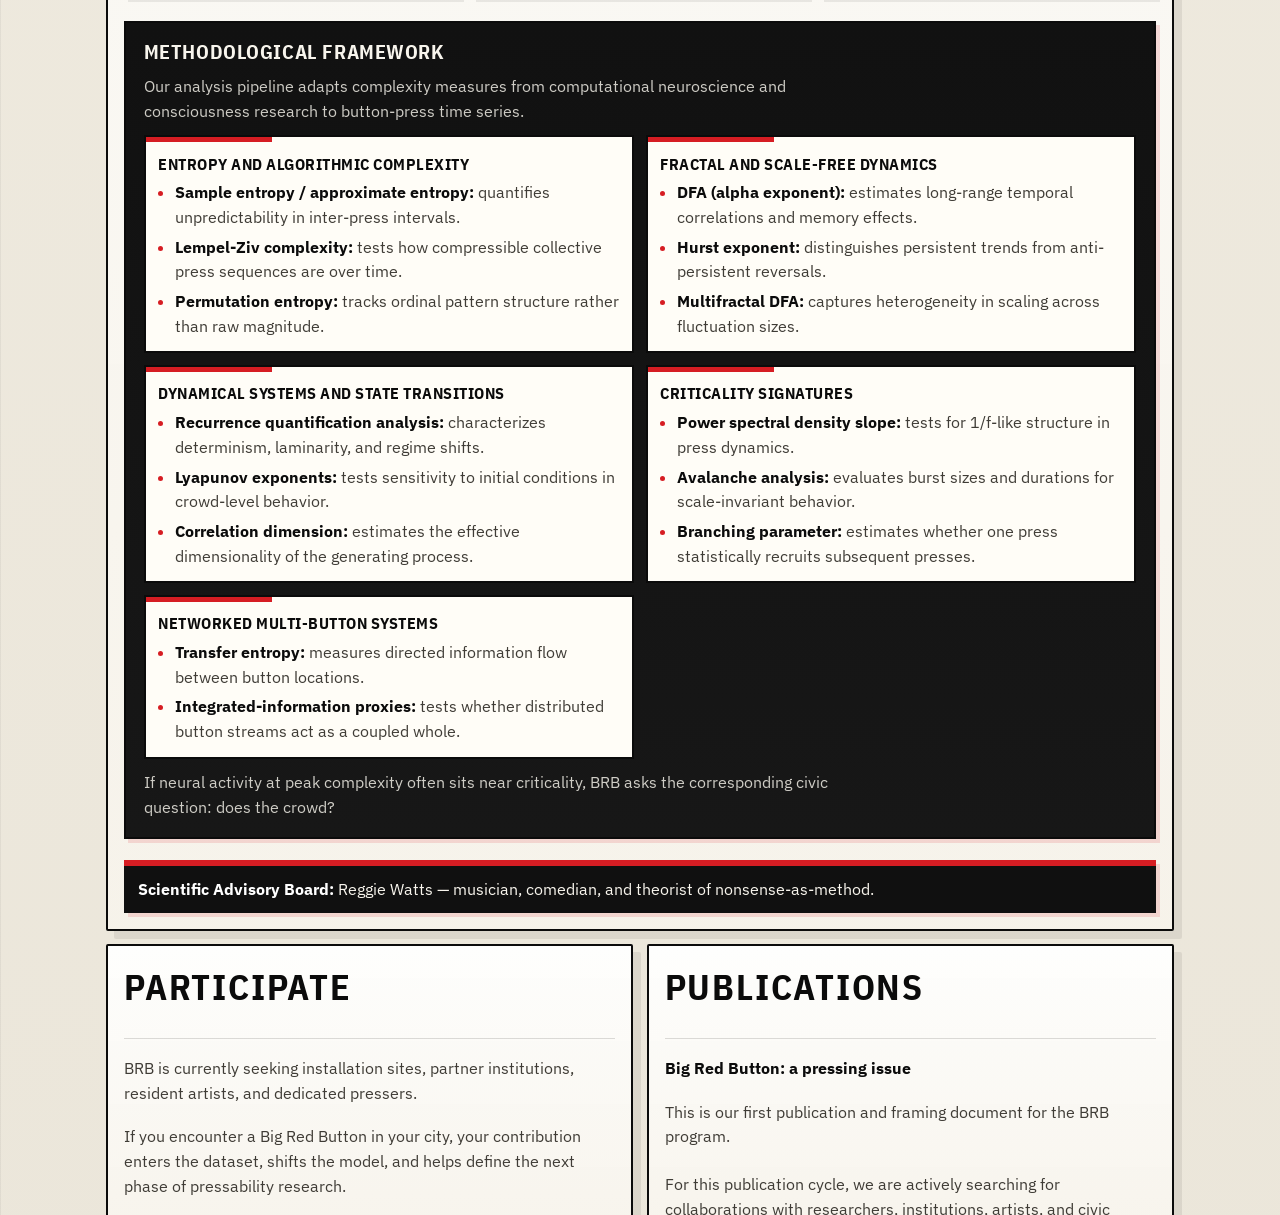
==== commit 6df7a6ed: "Shift crimson tractor beam right" ====
--- a/index.html
+++ b/index.html
@@ -9,7 +9,7 @@
   <link rel="preconnect" href="https://fonts.gstatic.com" crossorigin>
   <link href="https://fonts.googleapis.com/css2?family=IBM+Plex+Sans:wght@400;500;600;700&family=IBM+Plex+Sans+Condensed:wght@500;600;700&family=IBM+Plex+Mono:wght@400;500;600&display=swap" rel="stylesheet">
 
-  <link rel="stylesheet" href="visual-workover.css?v=20260316b">
+  <link rel="stylesheet" href="visual-workover.css?v=20260316d">
   <link rel="stylesheet" href="switch-lab.css?v=20260315k">
   <link rel="stylesheet" href="sound-lab.css?v=20260315a">
   <link rel="stylesheet" href="button-choice.css?v=20260315a">
--- a/visual-workover.css
+++ b/visual-workover.css
@@ -334,7 +334,7 @@
 .scene-airship__beam {
   position: absolute;
   top: 77%;
-  left: 55%;
+  left: 60%;
   width: 19%;
   height: var(--beam-length, 0px);
   opacity: 0;
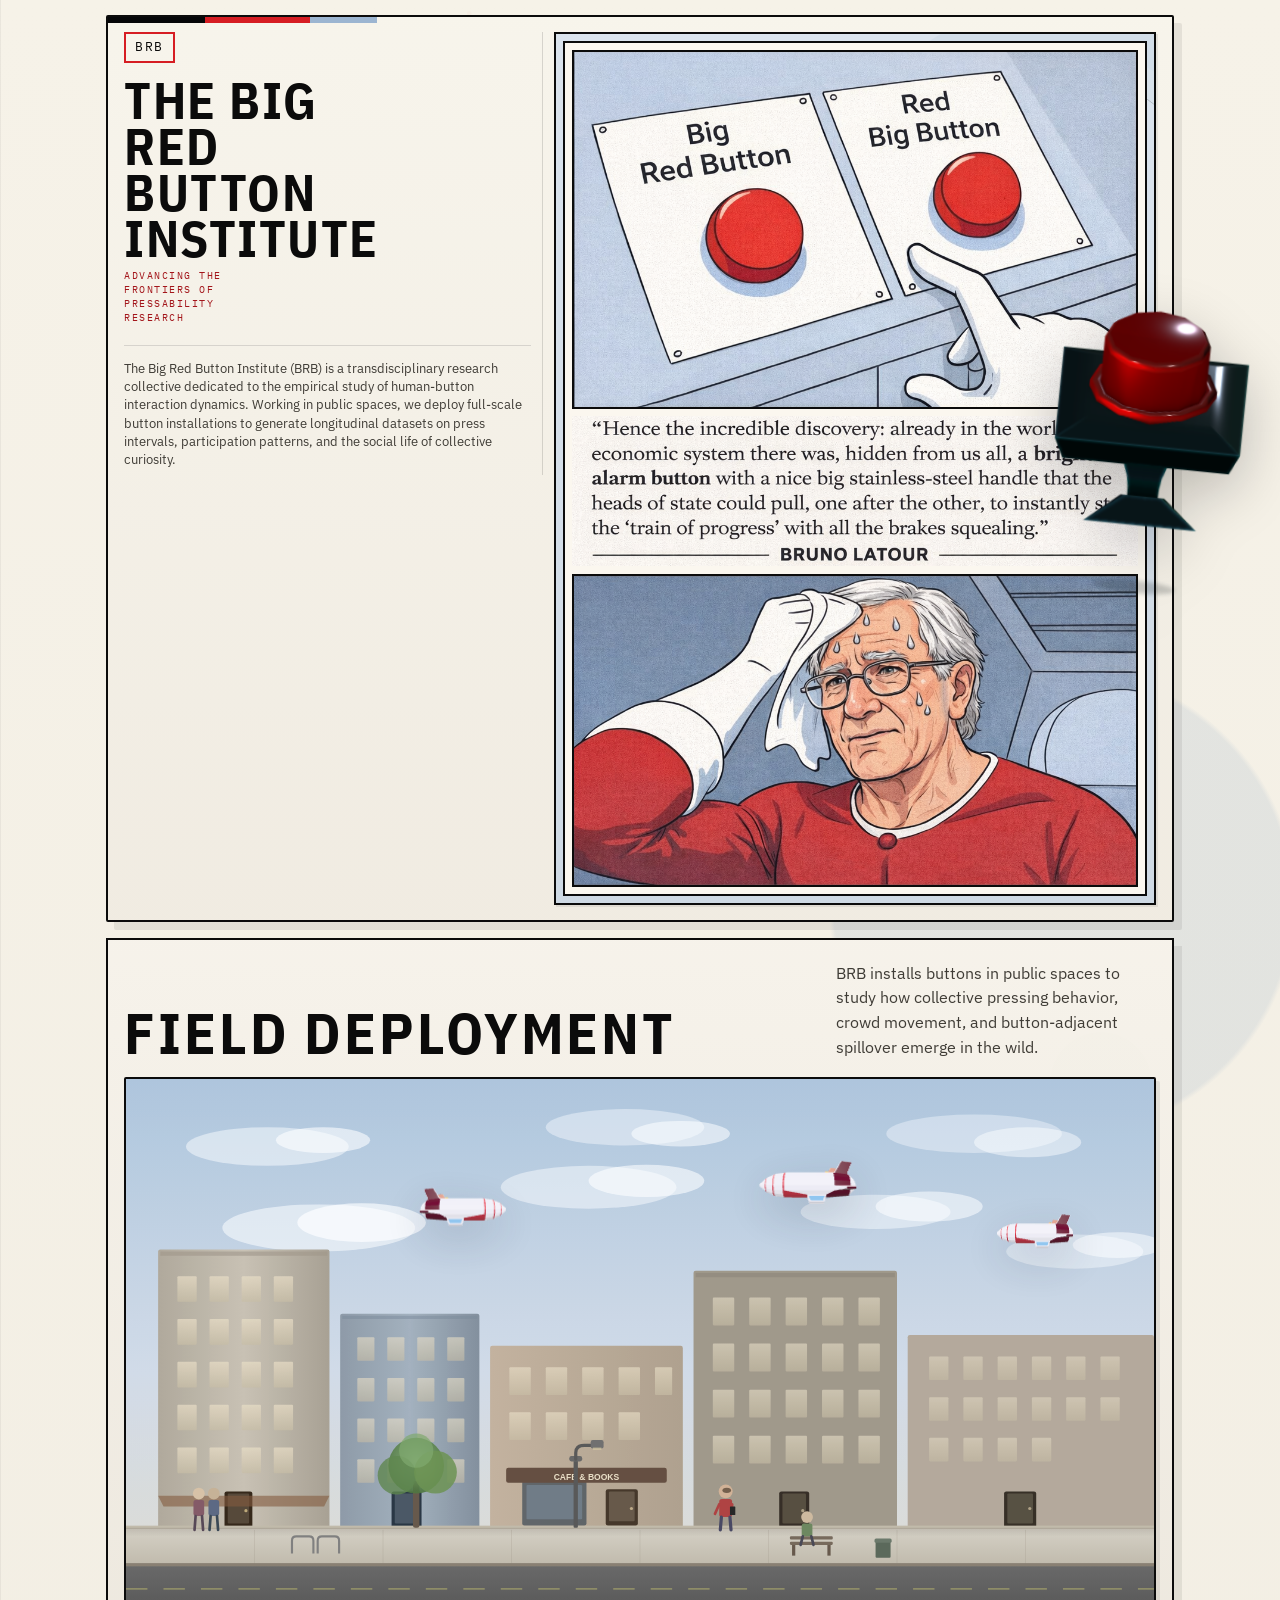
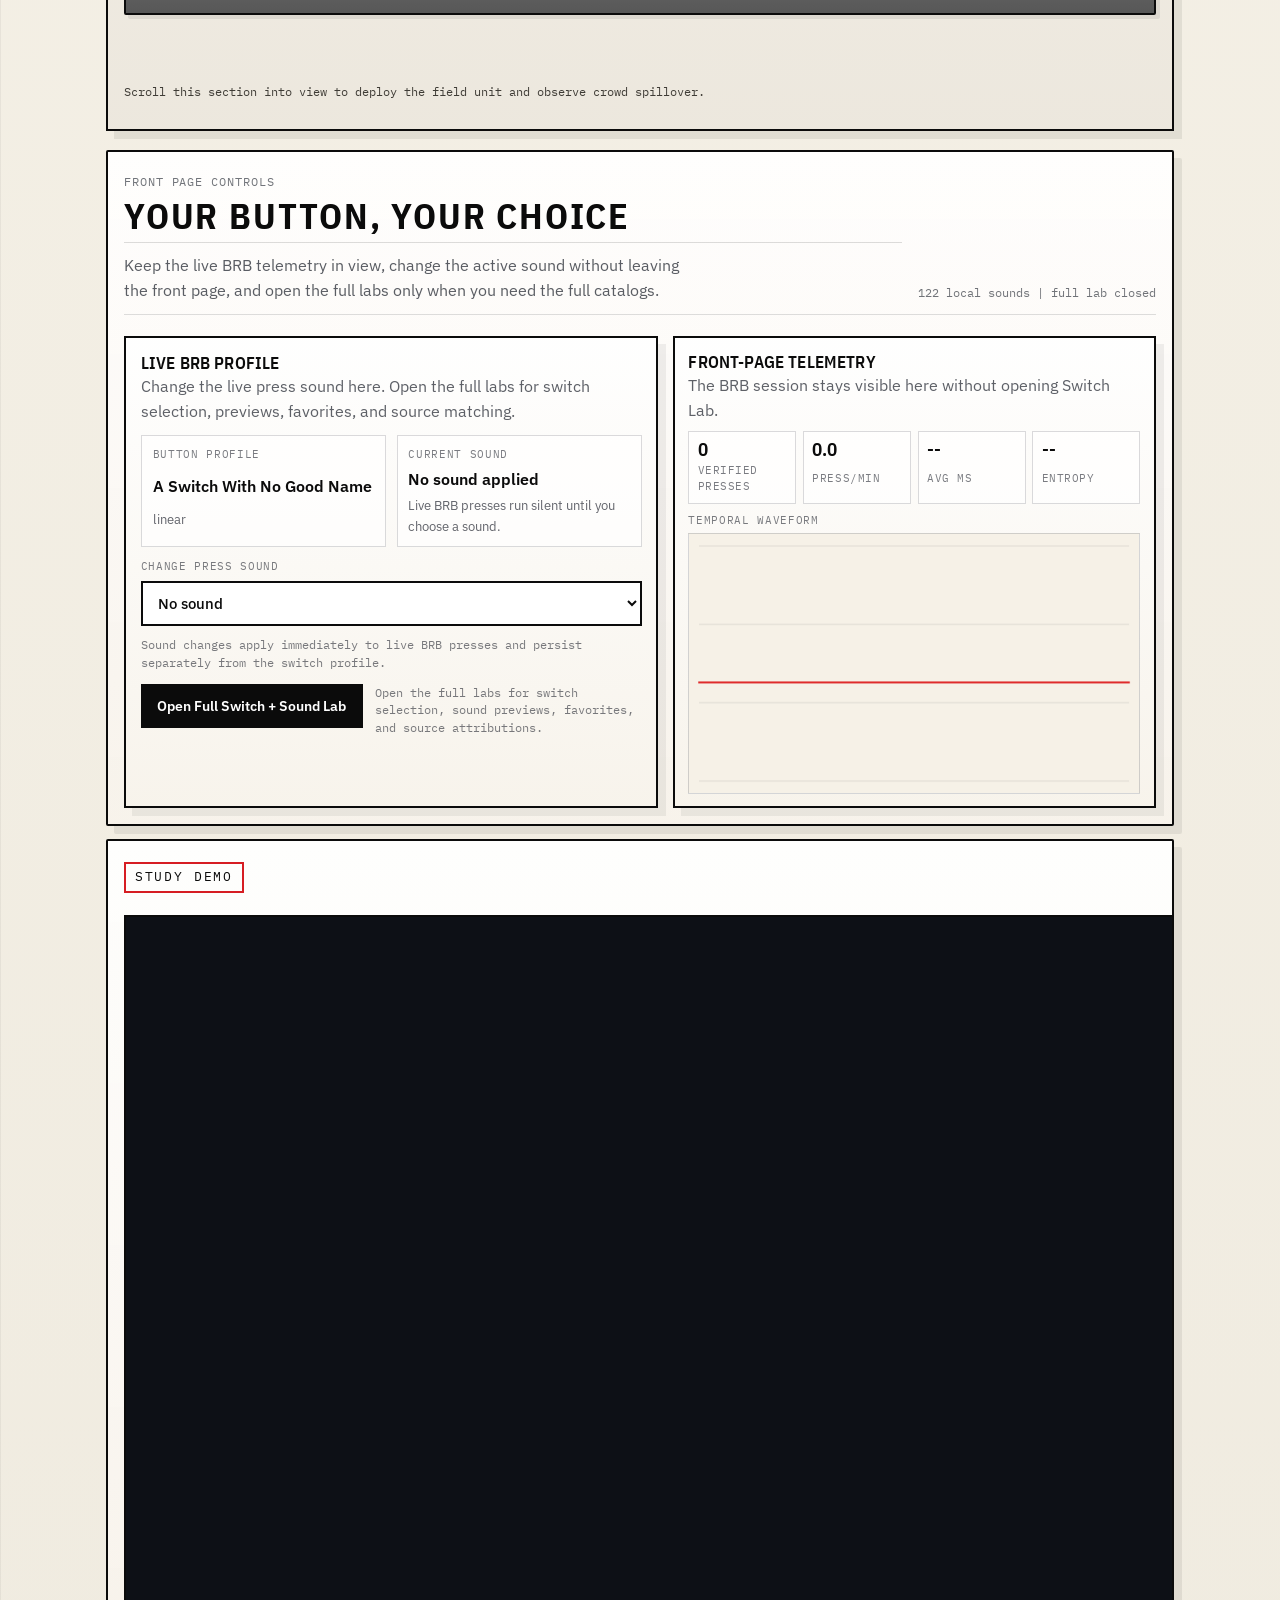
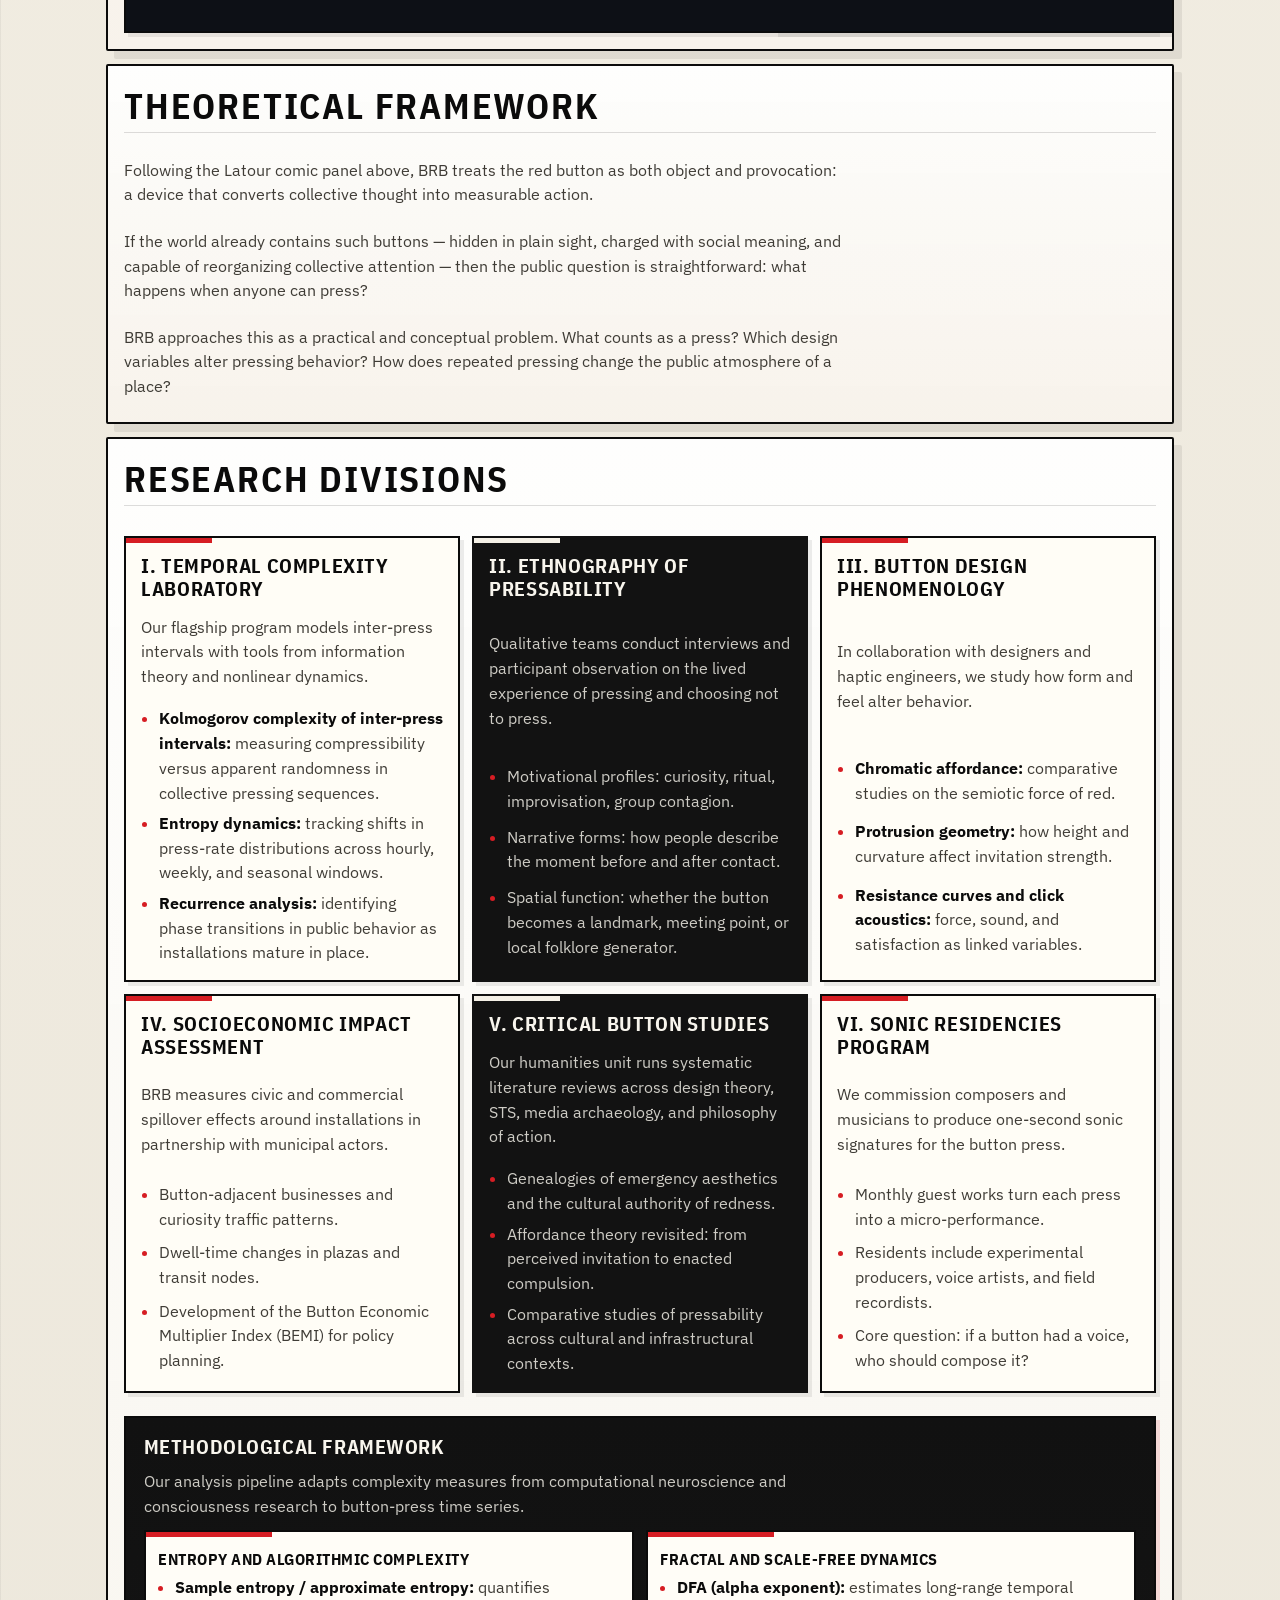
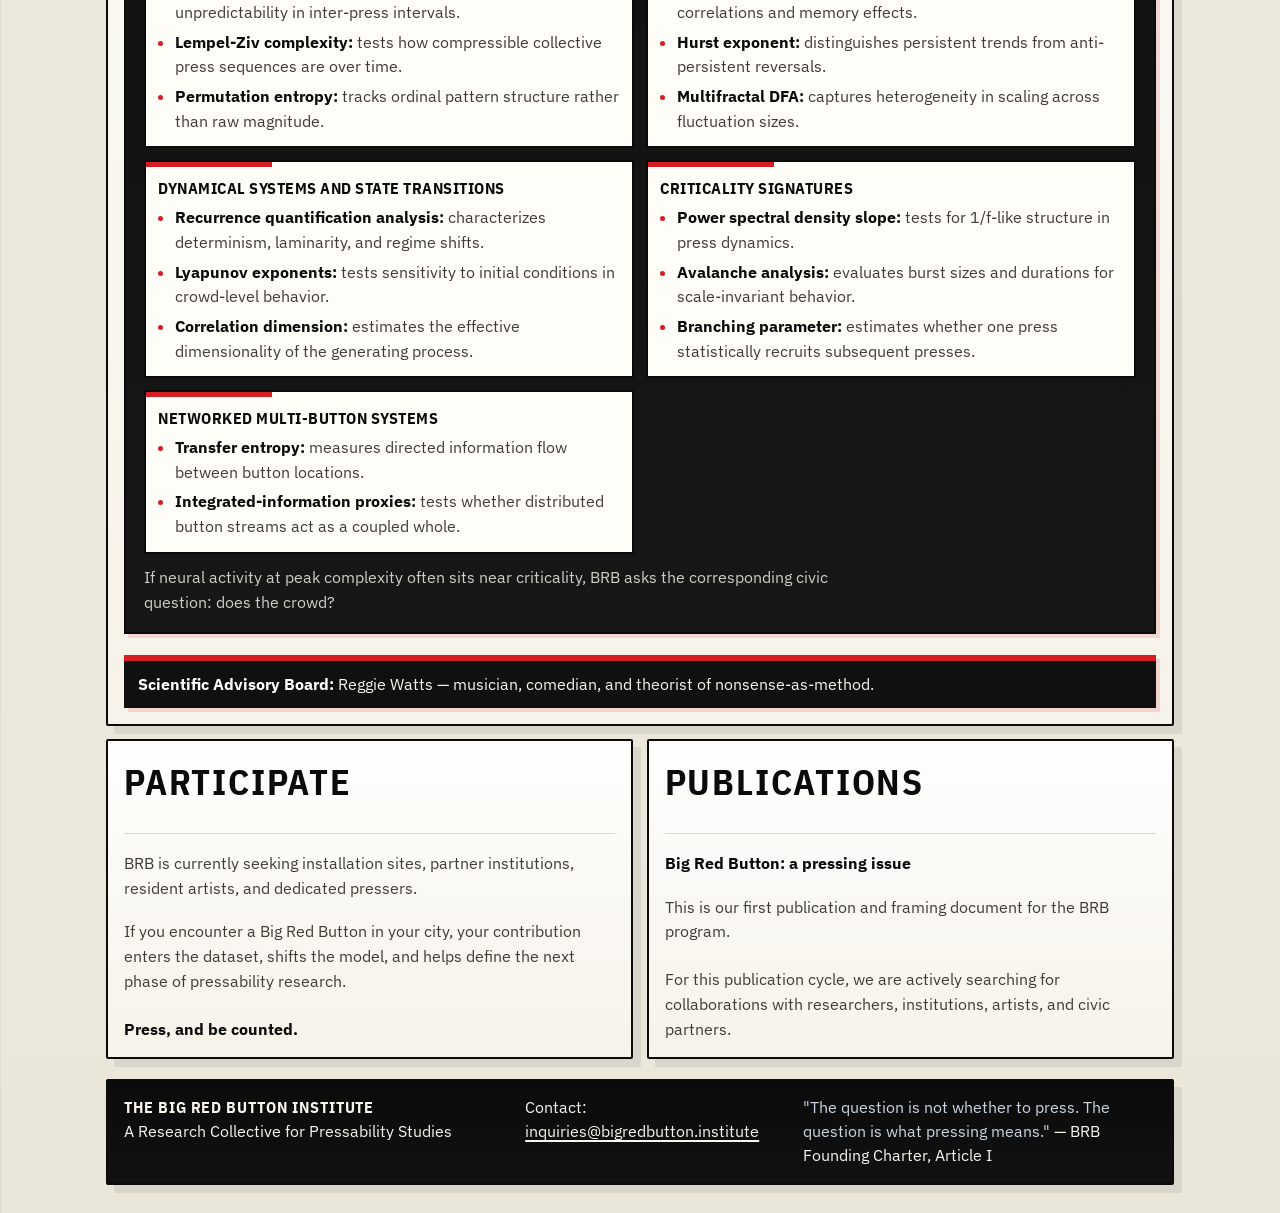
==== commit f81ea90d: "Center crimson tractor beam" ====
--- a/index.html
+++ b/index.html
@@ -9,7 +9,7 @@
   <link rel="preconnect" href="https://fonts.gstatic.com" crossorigin>
   <link href="https://fonts.googleapis.com/css2?family=IBM+Plex+Sans:wght@400;500;600;700&family=IBM+Plex+Sans+Condensed:wght@500;600;700&family=IBM+Plex+Mono:wght@400;500;600&display=swap" rel="stylesheet">
 
-  <link rel="stylesheet" href="visual-workover.css?v=20260316d">
+  <link rel="stylesheet" href="visual-workover.css?v=20260316e">
   <link rel="stylesheet" href="switch-lab.css?v=20260315k">
   <link rel="stylesheet" href="sound-lab.css?v=20260315a">
   <link rel="stylesheet" href="button-choice.css?v=20260315a">
--- a/visual-workover.css
+++ b/visual-workover.css
@@ -334,7 +334,7 @@
 .scene-airship__beam {
   position: absolute;
   top: 77%;
-  left: 60%;
+  left: 58.5%;
   width: 19%;
   height: var(--beam-length, 0px);
   opacity: 0;
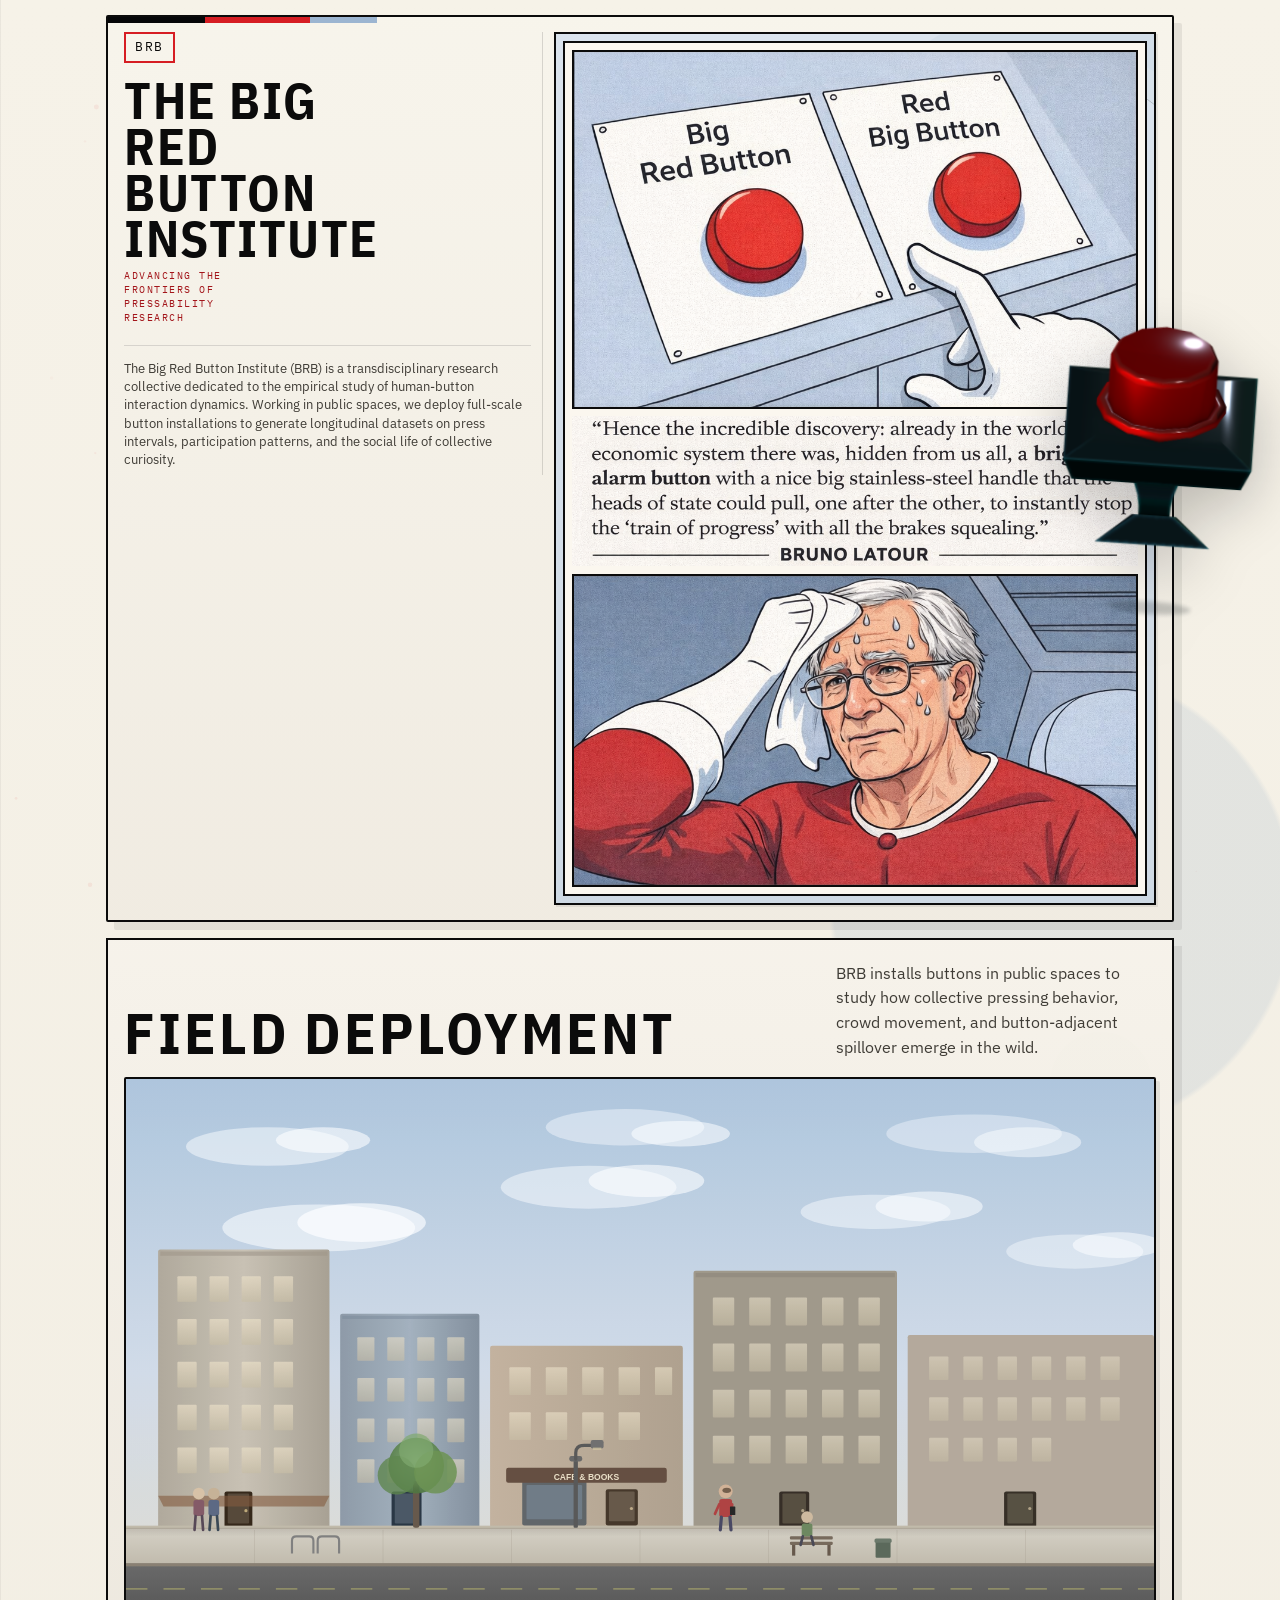
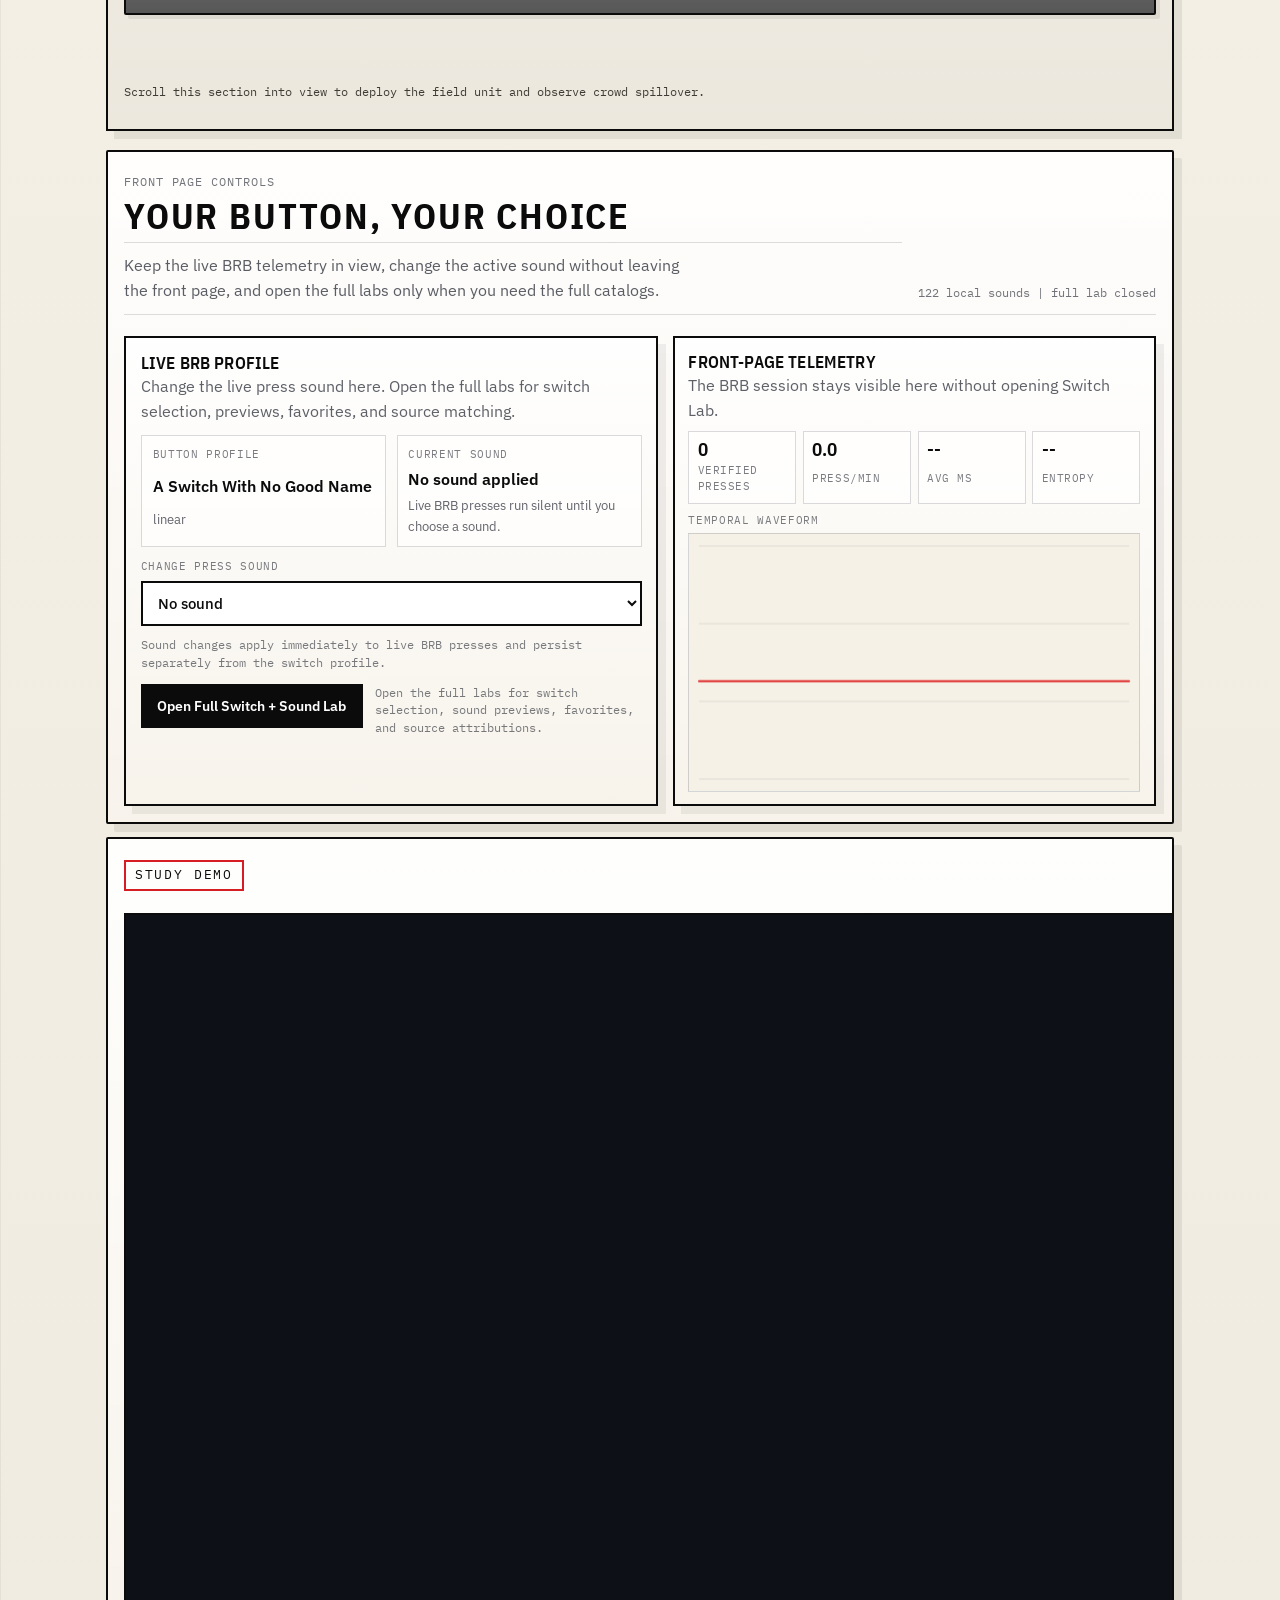
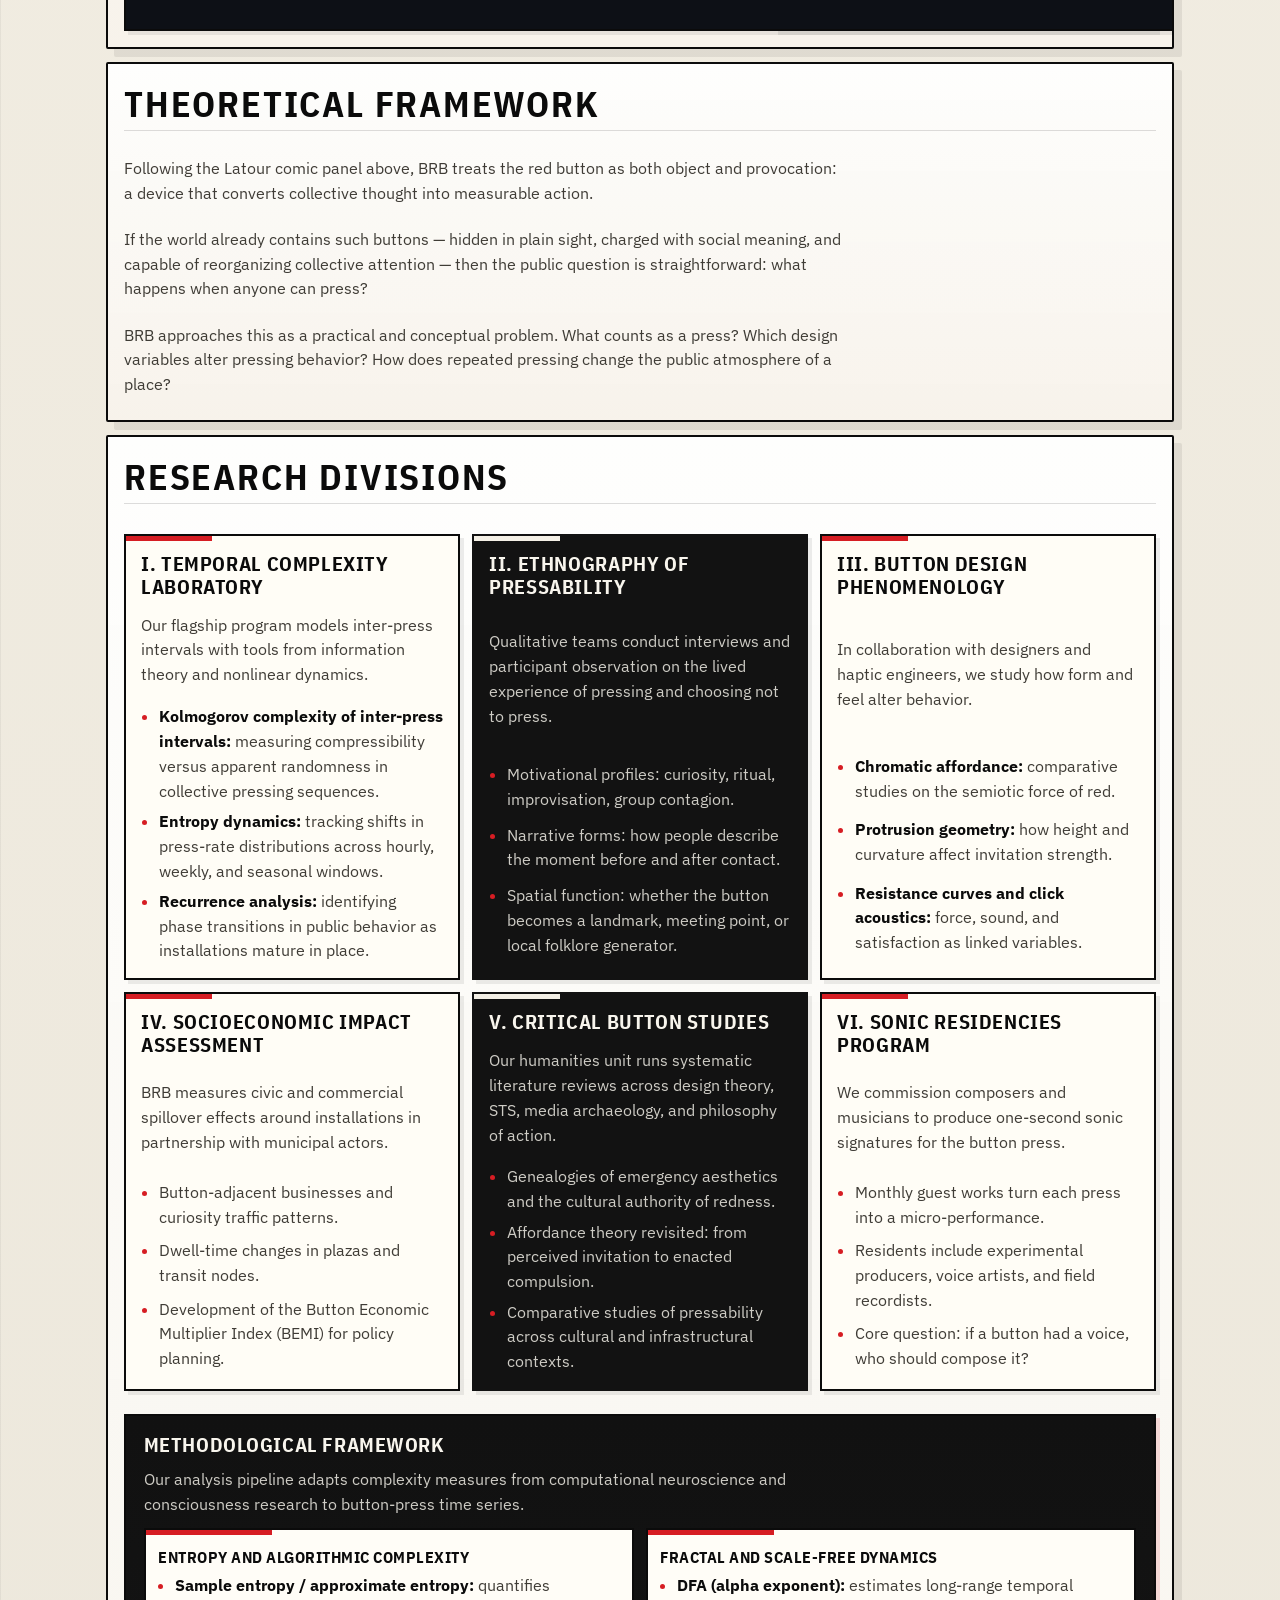
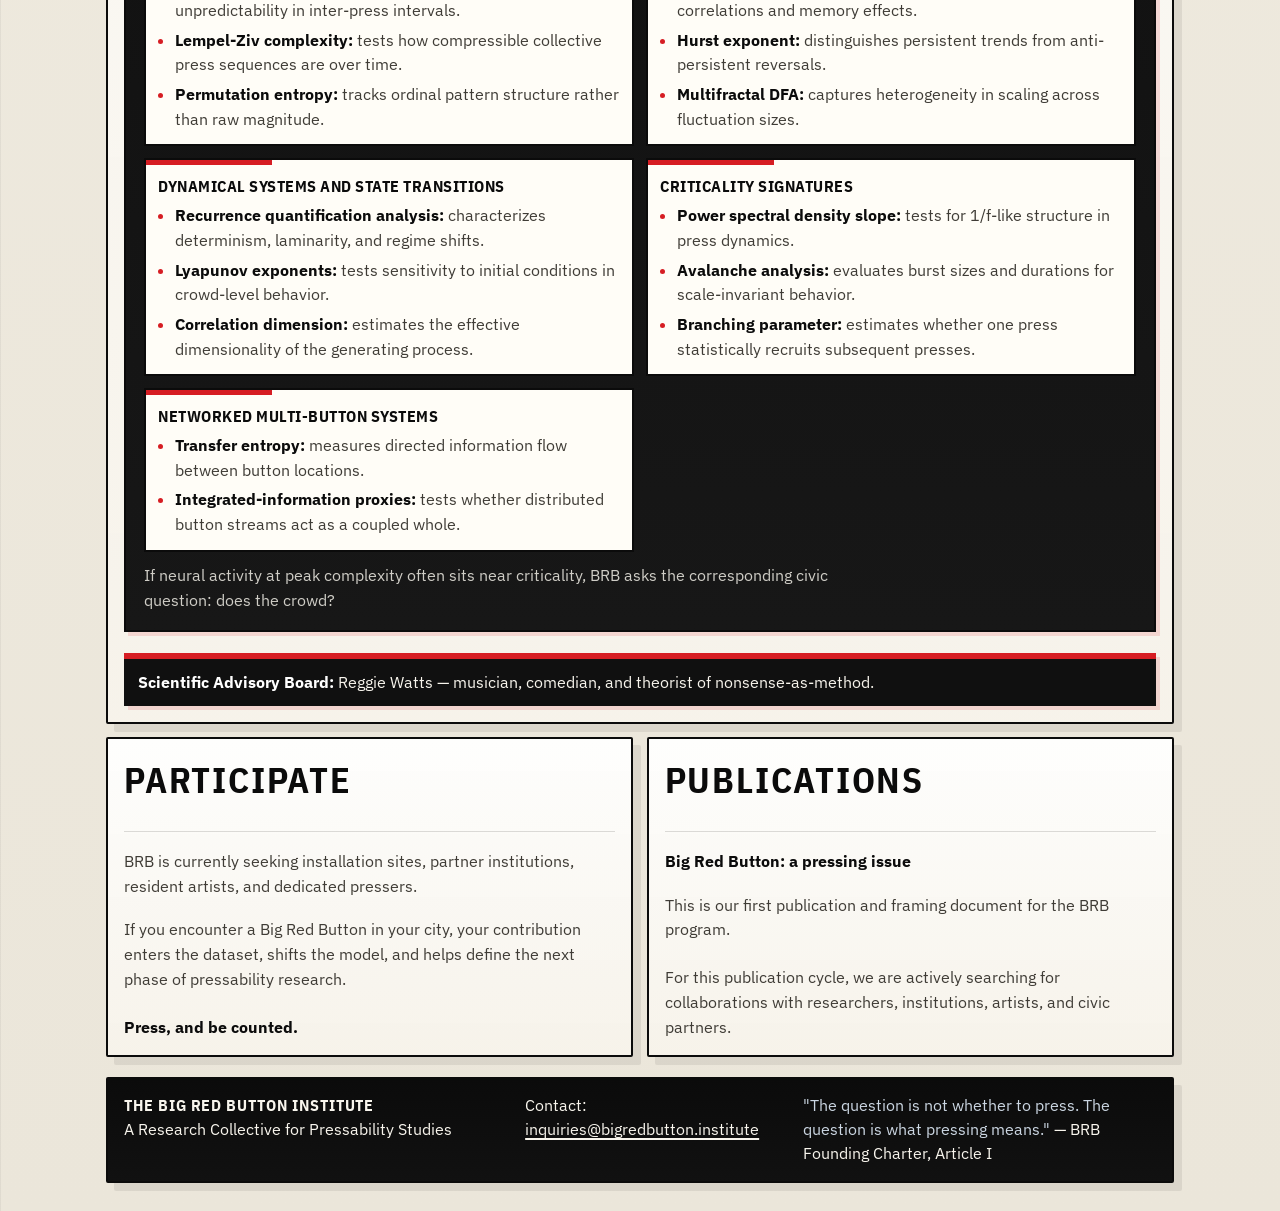
==== commit a6e35c06: "Align crimson stop point to beam center" ====
--- a/index.html
+++ b/index.html
@@ -1152,7 +1152,7 @@
     setInterval(updateStats,1000);
   })();
   </script>
-  <script src="index.runtime.js?v=20260316c"></script>
+  <script src="index.runtime.js?v=20260316f"></script>
   <script src="switch-lab.runtime.js?v=20260315j"></script>
   <script src="sound-lab.runtime.js?v=20260315a"></script>
   <script src="button-choice.runtime.js?v=20260315a"></script>
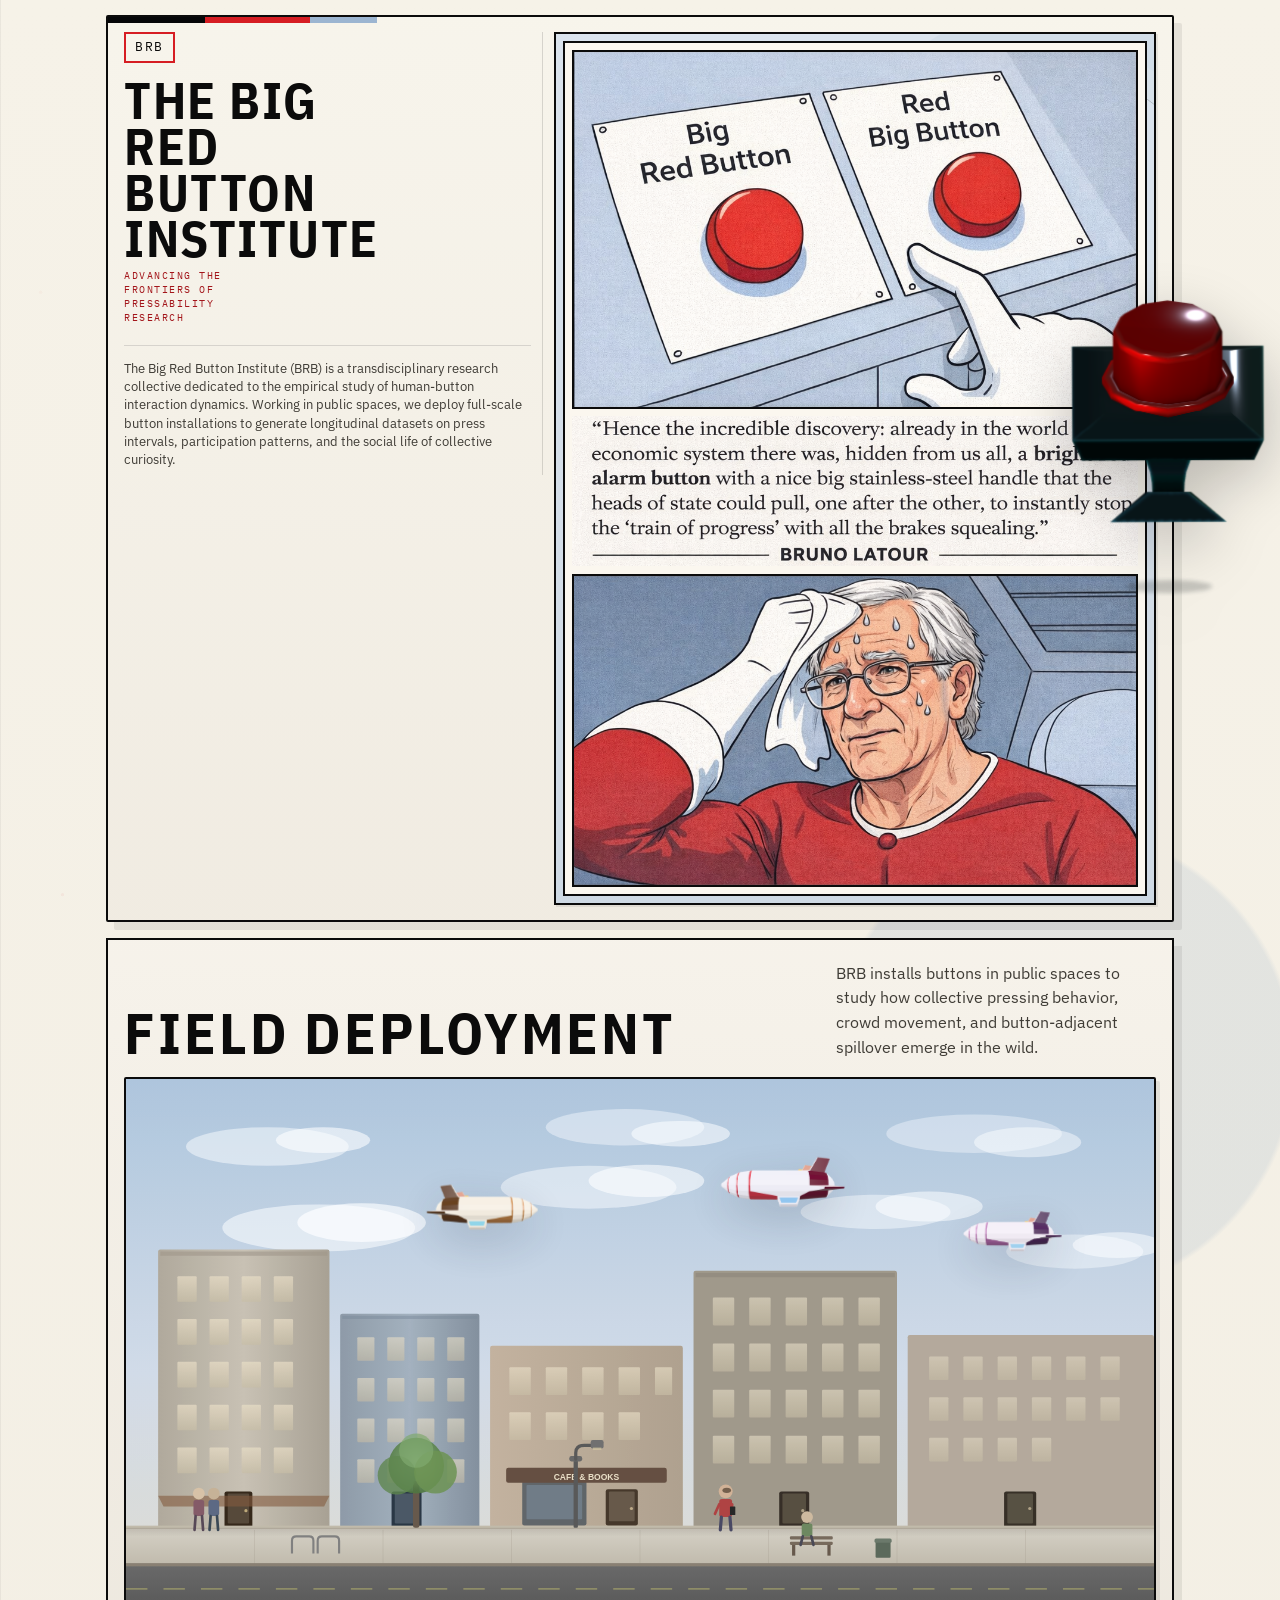
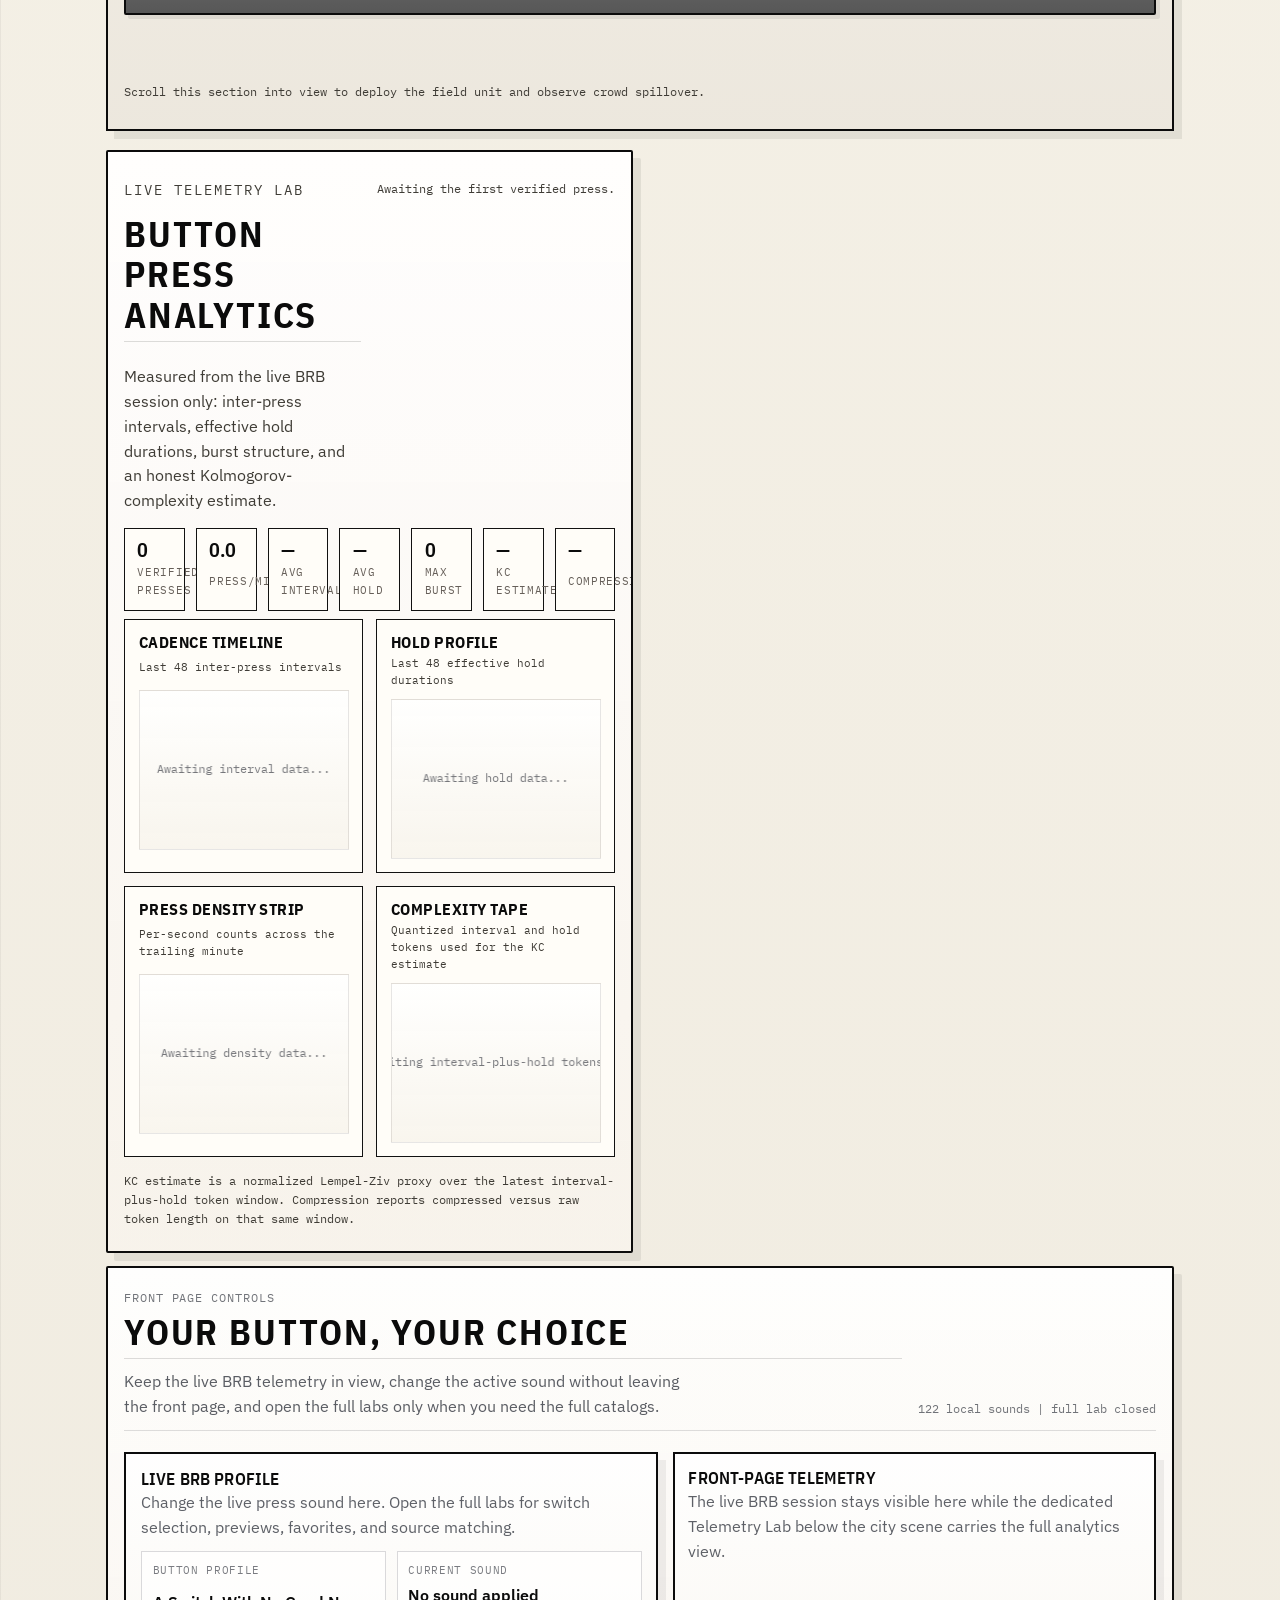
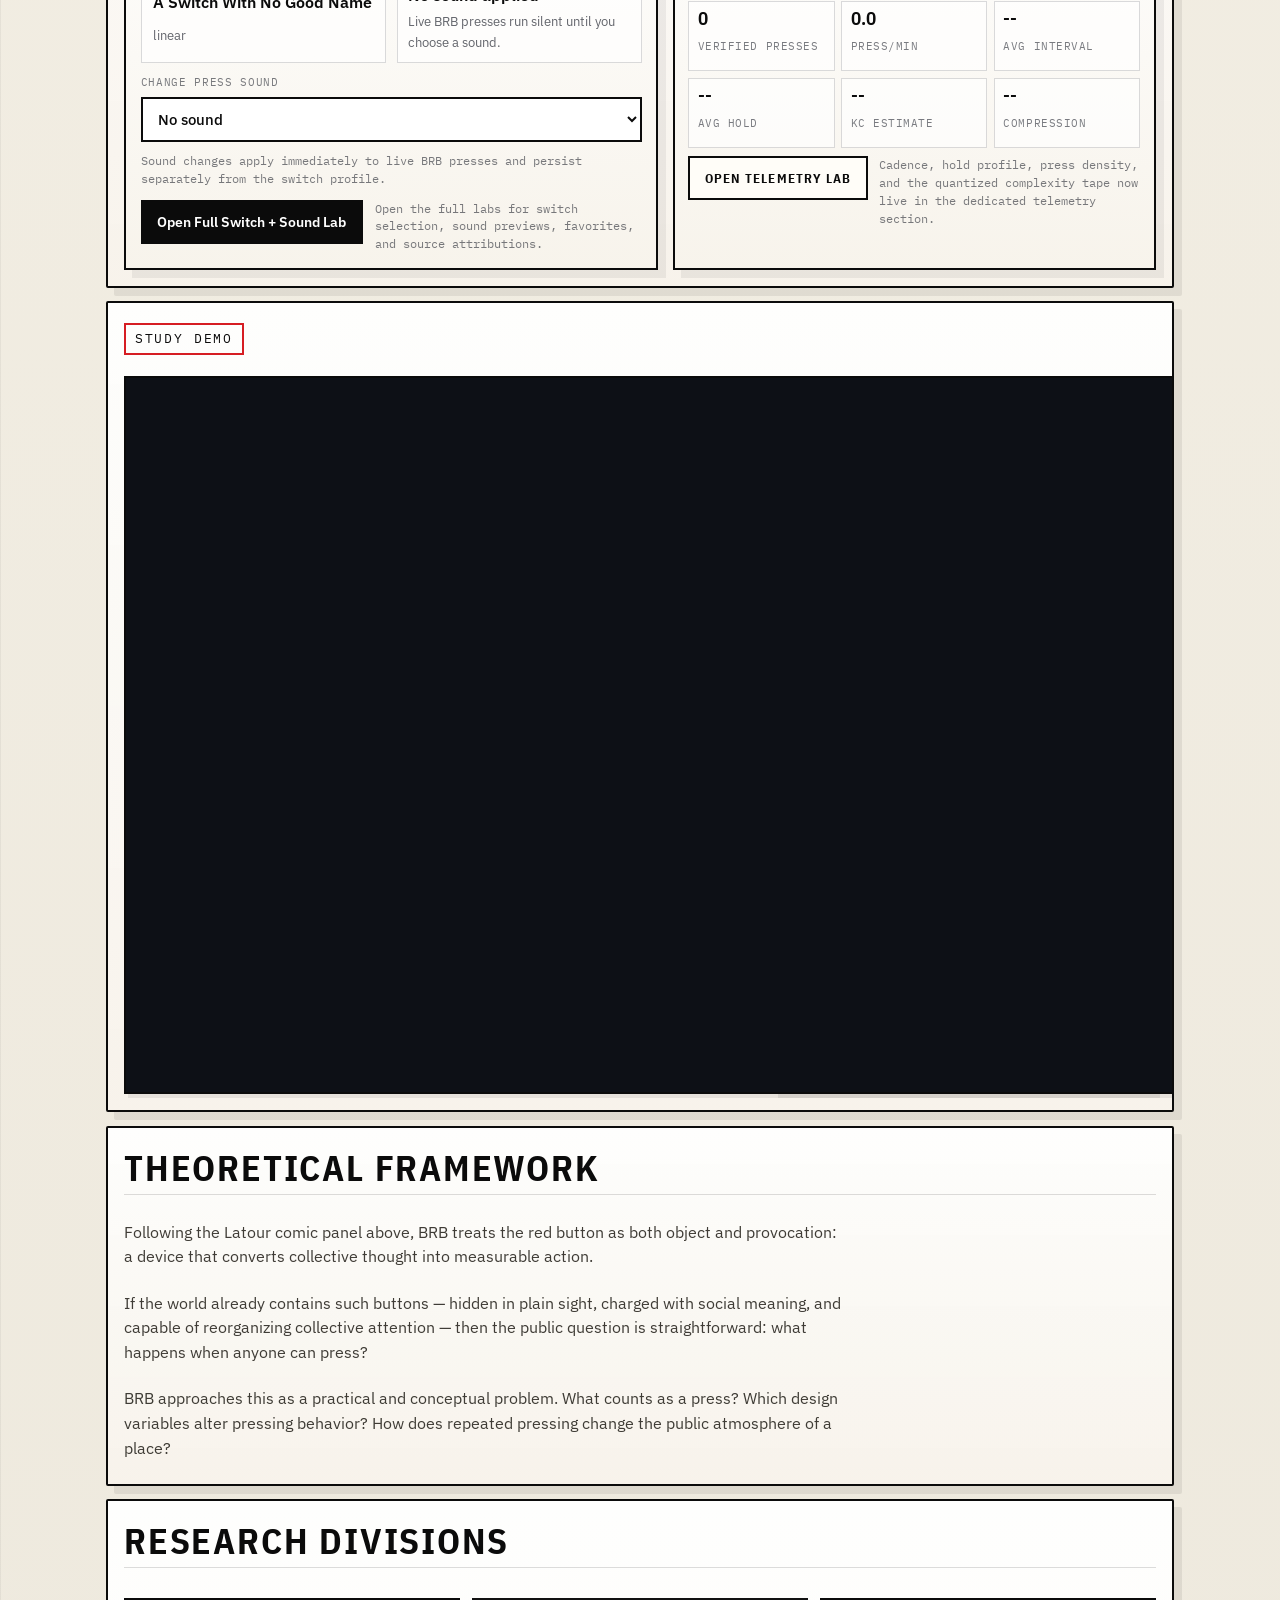
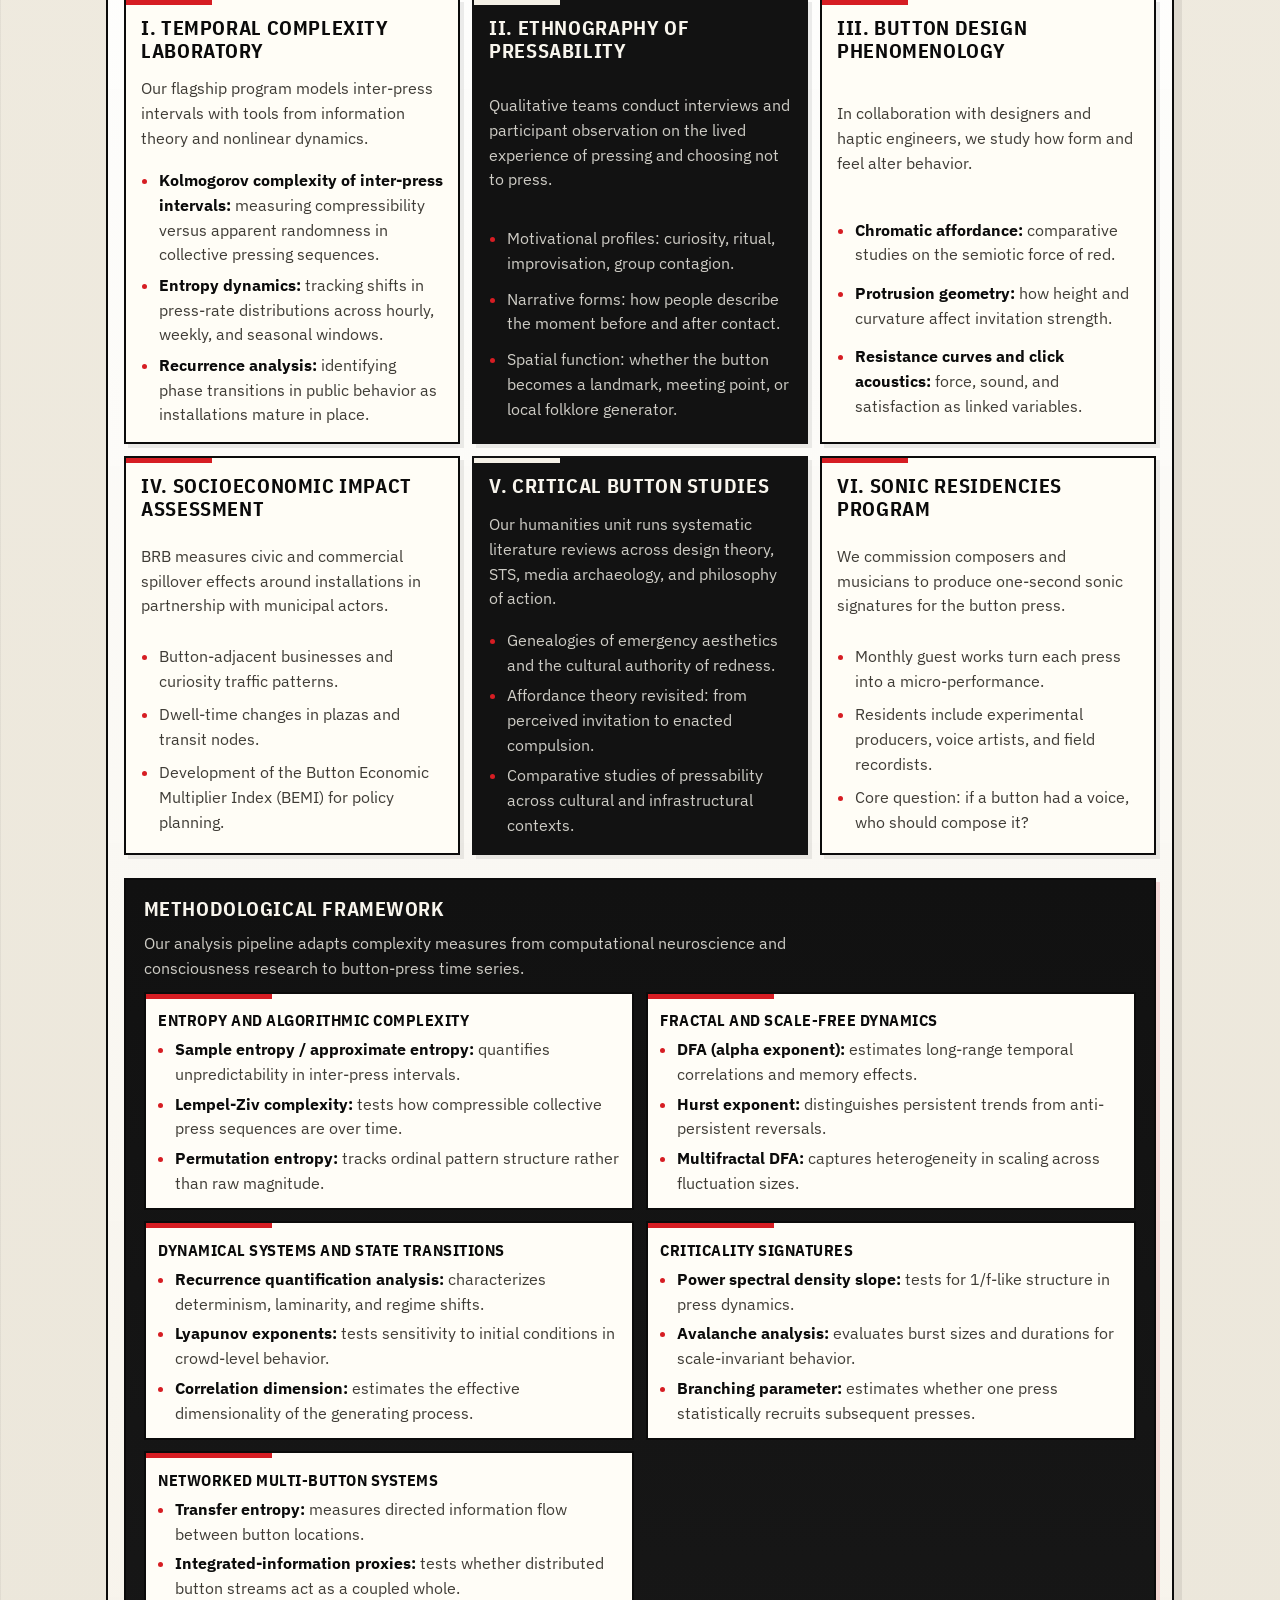
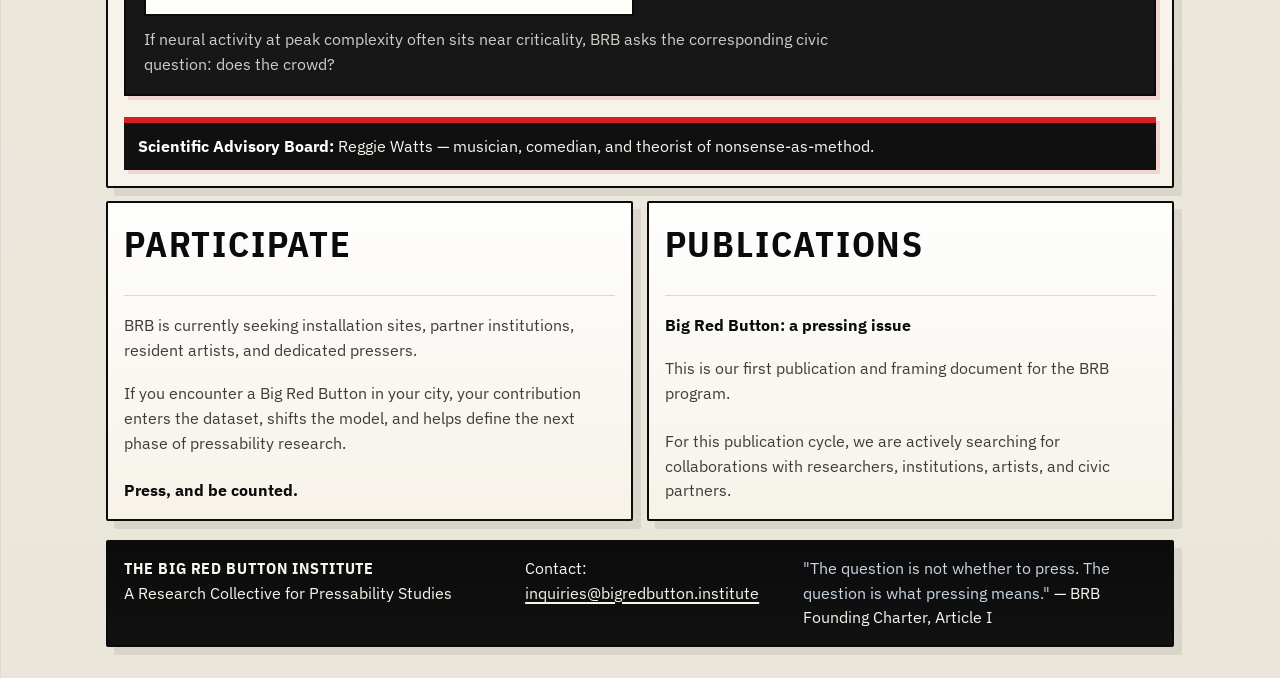
==== commit e74cace0: "Expand live telemetry analytics" ====
--- a/index.html
+++ b/index.html
@@ -9,10 +9,10 @@
   <link rel="preconnect" href="https://fonts.gstatic.com" crossorigin>
   <link href="https://fonts.googleapis.com/css2?family=IBM+Plex+Sans:wght@400;500;600;700&family=IBM+Plex+Sans+Condensed:wght@500;600;700&family=IBM+Plex+Mono:wght@400;500;600&display=swap" rel="stylesheet">
 
-  <link rel="stylesheet" href="visual-workover.css?v=20260316e">
-  <link rel="stylesheet" href="switch-lab.css?v=20260315k">
+  <link rel="stylesheet" href="visual-workover.css?v=20260319a">
+  <link rel="stylesheet" href="switch-lab.css?v=20260319a">
   <link rel="stylesheet" href="sound-lab.css?v=20260315a">
-  <link rel="stylesheet" href="button-choice.css?v=20260315a">
+  <link rel="stylesheet" href="button-choice.css?v=20260319a">
   <script type="module" src="vendor/model-viewer.min.js"></script>
 </head>
 <body class="visual-workover">
@@ -156,6 +156,78 @@
     </section>
 
     <main class="stack">
+      <section class="panel reveal telemetry-lab-panel" id="telemetryLabPanel" aria-labelledby="telemetryLabTitle">
+        <div class="telemetry-lab-panel__head">
+          <div class="telemetry-lab-panel__copy">
+            <p class="mono telemetry-lab-panel__kicker">Live Telemetry Lab</p>
+            <h2 id="telemetryLabTitle">Button Press Analytics</h2>
+            <p class="telemetry-lab-panel__lede">Measured from the live BRB session only: inter-press intervals, effective hold durations, burst structure, and an honest Kolmogorov-complexity estimate.</p>
+          </div>
+          <p class="telemetry-lab-panel__status" id="telemetryLabStatus">Awaiting the first verified press.</p>
+        </div>
+        <div class="telemetry-lab-summary" aria-label="Telemetry summary">
+          <div class="telemetry-lab-summary__item">
+            <div class="telemetry-lab-summary__value" id="telemetryLabCount">0</div>
+            <div class="telemetry-lab-summary__label">Verified presses</div>
+          </div>
+          <div class="telemetry-lab-summary__item">
+            <div class="telemetry-lab-summary__value" id="telemetryLabRate">0.0</div>
+            <div class="telemetry-lab-summary__label">Press/min</div>
+          </div>
+          <div class="telemetry-lab-summary__item">
+            <div class="telemetry-lab-summary__value" id="telemetryLabAvgInterval">--</div>
+            <div class="telemetry-lab-summary__label">Avg interval</div>
+          </div>
+          <div class="telemetry-lab-summary__item">
+            <div class="telemetry-lab-summary__value" id="telemetryLabAvgHold">--</div>
+            <div class="telemetry-lab-summary__label">Avg hold</div>
+          </div>
+          <div class="telemetry-lab-summary__item">
+            <div class="telemetry-lab-summary__value" id="telemetryLabBurst">0</div>
+            <div class="telemetry-lab-summary__label">Max burst</div>
+          </div>
+          <div class="telemetry-lab-summary__item">
+            <div class="telemetry-lab-summary__value" id="telemetryLabComplexity">--</div>
+            <div class="telemetry-lab-summary__label">KC estimate</div>
+          </div>
+          <div class="telemetry-lab-summary__item">
+            <div class="telemetry-lab-summary__value" id="telemetryLabCompression">--</div>
+            <div class="telemetry-lab-summary__label">Compression</div>
+          </div>
+        </div>
+        <div class="telemetry-lab-grid">
+          <article class="telemetry-lab-card" aria-labelledby="telemetryLabCadenceTitle">
+            <div class="telemetry-lab-card__head">
+              <h3 id="telemetryLabCadenceTitle">Cadence Timeline</h3>
+              <p>Last 48 inter-press intervals</p>
+            </div>
+            <canvas id="telemetryLabCadence" aria-label="Inter-press interval timeline"></canvas>
+          </article>
+          <article class="telemetry-lab-card" aria-labelledby="telemetryLabHoldTitle">
+            <div class="telemetry-lab-card__head">
+              <h3 id="telemetryLabHoldTitle">Hold Profile</h3>
+              <p>Last 48 effective hold durations</p>
+            </div>
+            <canvas id="telemetryLabHold" aria-label="Press hold duration profile"></canvas>
+          </article>
+          <article class="telemetry-lab-card" aria-labelledby="telemetryLabDensityTitle">
+            <div class="telemetry-lab-card__head">
+              <h3 id="telemetryLabDensityTitle">Press Density Strip</h3>
+              <p>Per-second counts across the trailing minute</p>
+            </div>
+            <canvas id="telemetryLabDensity" aria-label="Per-second press density across the trailing minute"></canvas>
+          </article>
+          <article class="telemetry-lab-card" aria-labelledby="telemetryLabTapeTitle">
+            <div class="telemetry-lab-card__head">
+              <h3 id="telemetryLabTapeTitle">Complexity Tape</h3>
+              <p>Quantized interval and hold tokens used for the KC estimate</p>
+            </div>
+            <canvas id="telemetryLabTape" aria-label="Quantized interval and hold token tape"></canvas>
+          </article>
+        </div>
+        <p class="telemetry-lab-panel__note">KC estimate is a normalized Lempel-Ziv proxy over the latest interval-plus-hold token window. Compression reports compressed versus raw token length on that same window.</p>
+      </section>
+
       <section class="panel reveal button-choice-panel" id="buttonChoicePanel" aria-labelledby="buttonChoiceTitle">
         <div class="button-choice-panel__head">
           <div class="button-choice-panel__copy">
@@ -1152,10 +1224,10 @@
     setInterval(updateStats,1000);
   })();
   </script>
-  <script src="index.runtime.js?v=20260316f"></script>
-  <script src="switch-lab.runtime.js?v=20260315j"></script>
+  <script src="index.runtime.js?v=20260319a"></script>
+  <script src="switch-lab.runtime.js?v=20260319a"></script>
   <script src="sound-lab.runtime.js?v=20260315a"></script>
-  <script src="button-choice.runtime.js?v=20260315a"></script>
+  <script src="button-choice.runtime.js?v=20260319a"></script>
 </body>
 </html>
 
--- a/visual-workover.css
+++ b/visual-workover.css
@@ -432,13 +432,7 @@
   pointer-events: none;
   position: relative;
   z-index: 1;
-  --poster-color: transparent;
-  --progress-bar-height: 0px;
-  --progress-bar-color: transparent;
-  --interaction-prompt-display: none;
-}
-.scene-airship__model::part(default-progress-bar) {
-  display: none;
+  object-fit: contain;
 }
 .scene-status {
   display: none;
@@ -565,6 +559,115 @@
 }
 .panel h2 { font-size: clamp(1.45rem, 2.1vw, 2.2rem); margin-bottom: 0.72rem; }
 .panel p { margin: 0.42rem 0; max-width: 72ch; }
+.telemetry-lab-panel {
+  display: grid;
+  gap: 1rem;
+}
+
+.telemetry-lab-panel__head {
+  display: grid;
+  grid-template-columns: minmax(0, 1fr) auto;
+  gap: 1rem;
+  align-items: start;
+}
+
+.telemetry-lab-panel__copy {
+  display: grid;
+  gap: 0.38rem;
+}
+
+.telemetry-lab-panel__kicker {
+  margin: 0;
+}
+
+.telemetry-lab-panel__lede {
+  margin: 0;
+  max-width: 74ch;
+}
+
+.telemetry-lab-panel__status,
+.telemetry-lab-panel__note {
+  margin: 0;
+  font-family: "IBM Plex Mono", monospace;
+  font-size: 0.76rem;
+  color: #5a5460;
+}
+
+.telemetry-lab-panel__status {
+  text-align: right;
+}
+
+.telemetry-lab-summary {
+  display: grid;
+  grid-template-columns: repeat(7, minmax(0, 1fr));
+  gap: 0.68rem;
+}
+
+.telemetry-lab-summary__item {
+  display: grid;
+  gap: 0.24rem;
+  padding: 0.72rem 0.78rem;
+  border: 1px solid var(--line);
+  background: #fffdf8;
+}
+
+.telemetry-lab-summary__value {
+  font-family: "IBM Plex Sans Condensed", "IBM Plex Sans", sans-serif;
+  font-size: 1.26rem;
+  font-weight: 600;
+  line-height: 1;
+  color: var(--ink);
+}
+
+.telemetry-lab-summary__label {
+  font-family: "IBM Plex Mono", monospace;
+  font-size: 0.7rem;
+  letter-spacing: 0.06em;
+  text-transform: uppercase;
+  color: #665f59;
+}
+
+.telemetry-lab-grid {
+  display: grid;
+  grid-template-columns: repeat(2, minmax(0, 1fr));
+  gap: 0.8rem;
+}
+
+.telemetry-lab-card {
+  display: grid;
+  gap: 0.56rem;
+  padding: 0.86rem;
+  border: 1px solid var(--line);
+  background: #fffdf8;
+}
+
+.telemetry-lab-card__head {
+  display: grid;
+  gap: 0.18rem;
+}
+
+.telemetry-lab-card__head h3 {
+  margin: 0;
+  font-size: 1rem;
+  font-family: "IBM Plex Sans Condensed", "IBM Plex Sans", sans-serif;
+}
+
+.telemetry-lab-card__head p {
+  margin: 0;
+  font-family: "IBM Plex Mono", monospace;
+  font-size: 0.7rem;
+  color: #665f59;
+  max-width: none;
+}
+
+.telemetry-lab-card canvas {
+  display: block;
+  width: 100%;
+  height: 160px;
+  border: 1px solid rgba(60, 55, 50, 0.12);
+  background: linear-gradient(180deg, rgba(255, 255, 255, 0.84), rgba(247, 243, 235, 0.82));
+}
+
 .division-grid {
   display: grid; gap: 0.9rem;
   grid-template-columns: repeat(2, minmax(0, 1fr));
@@ -700,6 +803,33 @@
   background: linear-gradient(180deg, #fff0f0 0%, #ffd9d9 100%);
 }
 
+@media (max-width: 1200px) {
+  .telemetry-lab-summary {
+    grid-template-columns: repeat(4, minmax(0, 1fr));
+  }
+}
+
+@media (max-width: 820px) {
+  .telemetry-lab-panel__head,
+  .telemetry-lab-grid {
+    grid-template-columns: 1fr;
+  }
+
+  .telemetry-lab-panel__status {
+    text-align: left;
+  }
+}
+
+@media (max-width: 700px) {
+  .telemetry-lab-summary {
+    grid-template-columns: repeat(2, minmax(0, 1fr));
+  }
+
+  .telemetry-lab-card canvas {
+    height: 136px;
+  }
+}
+
 /* ANIMATIONS */
 .reveal {
   opacity: 0; transform: translateY(14px);
@@ -865,7 +995,7 @@
   .hero-latour { max-width: 100%; justify-self: stretch; }
   .viz-column { grid-template-columns: 1fr; }
   .mini-viz-row { grid-template-columns: 1fr 1fr; }
-  .scene-wrap { aspect-ratio: 4 / 3; }
+  .scene-wrap { aspect-ratio: 960 / 500; }
   .pedestal-float {
     width: 100px;
     height: 230px;
--- a/switch-lab.css
+++ b/switch-lab.css
@@ -456,7 +456,7 @@
 
 body.visual-workover .switch-lab-telemetry__body {
   display: grid;
-  grid-template-columns: minmax(0, 1.7fr) minmax(6.2rem, 0.42fr);
+  grid-template-columns: minmax(0, 1fr) minmax(12rem, 0.46fr);
   gap: 0.48rem;
   min-height: 0;
 }
@@ -532,6 +532,20 @@
   font-size: 0.92rem;
   line-height: 1;
   color: #f5f0e3;
+}
+
+body.visual-workover .switch-lab-telemetry__actions {
+  display: grid;
+  gap: 0.48rem;
+  align-content: start;
+}
+
+body.visual-workover .switch-lab-telemetry__note {
+  margin: 0;
+  color: rgba(238, 232, 224, 0.78);
+  font-family: "IBM Plex Mono", monospace;
+  font-size: 0.66rem;
+  line-height: 1.5;
 }
 
 body.visual-workover .switch-lab-telemetry__wave {
@@ -730,10 +744,12 @@
   }
 
   body.visual-workover .switch-lab-metrics,
-  body.visual-workover .switch-lab-telemetry__summary,
-  body.visual-workover .switch-lab-telemetry__stats,
   body.visual-workover .switch-lab-telemetry__body {
     grid-template-columns: 1fr;
+  }
+
+  body.visual-workover .switch-lab-telemetry__stats {
+    grid-template-columns: repeat(2, minmax(0, 1fr));
   }
 
   body.visual-workover .switch-lab-actions,
--- a/button-choice.css
+++ b/button-choice.css
@@ -183,14 +183,14 @@
 
 body.visual-workover .button-choice-telemetry {
   display: grid;
-  grid-template-rows: auto auto minmax(0, 1fr);
+  grid-template-rows: auto auto auto;
   gap: 0.52rem;
   padding: 0.86rem 0.86rem 0.74rem;
 }
 
 body.visual-workover .button-choice-stats {
   display: grid;
-  grid-template-columns: repeat(4, minmax(0, 1fr));
+  grid-template-columns: repeat(3, minmax(0, 1fr));
   gap: 0.42rem;
 }
 
@@ -218,21 +218,33 @@
   color: rgba(26, 30, 40, 0.58);
 }
 
-body.visual-workover .button-choice-wave {
-  display: grid;
-  grid-template-rows: auto minmax(0, 1fr);
-  align-content: stretch;
-  gap: 0.24rem;
-  min-height: 0;
-}
-
-body.visual-workover .button-choice-wave canvas {
-  display: block;
-  width: 100%;
-  height: 100%;
-  min-height: 112px;
-  border: 1px solid rgba(26, 30, 40, 0.18);
-  background: linear-gradient(180deg, rgba(255, 255, 255, 0.92), rgba(247, 243, 235, 0.82));
+body.visual-workover .button-choice-telemetry__actions {
+  display: grid;
+  grid-template-columns: auto 1fr;
+  gap: 0.72rem;
+  align-items: start;
+}
+
+body.visual-workover .button-choice-telemetry__link {
+  display: inline-flex;
+  align-items: center;
+  justify-content: center;
+  min-height: 2.75rem;
+  padding: 0.62rem 0.92rem;
+  border: 2px solid var(--ink);
+  background: #fffdf8;
+  color: var(--ink);
+  text-decoration: none;
+  font: 700 0.82rem/1 "IBM Plex Sans Condensed", "IBM Plex Sans", sans-serif;
+  letter-spacing: 0.08em;
+  text-transform: uppercase;
+}
+
+body.visual-workover .button-choice-telemetry__link:hover,
+body.visual-workover .button-choice-telemetry__link:focus-visible {
+  background: #f4efe6;
+  outline: 2px solid rgba(223, 44, 44, 0.24);
+  outline-offset: 2px;
 }
 
 body.visual-workover .lab-deck {
@@ -262,16 +274,12 @@
 @media (max-width: 720px) {
   body.visual-workover .button-choice-panel__head,
   body.visual-workover .button-choice-actions,
-  body.visual-workover .button-choice-summary__grid {
+  body.visual-workover .button-choice-summary__grid,
+  body.visual-workover .button-choice-telemetry__actions {
     grid-template-columns: 1fr;
   }
 
   body.visual-workover .button-choice-panel__meta {
     text-align: left;
   }
-
-  body.visual-workover .button-choice-wave canvas {
-    height: auto;
-    min-height: 96px;
-  }
-}
+}
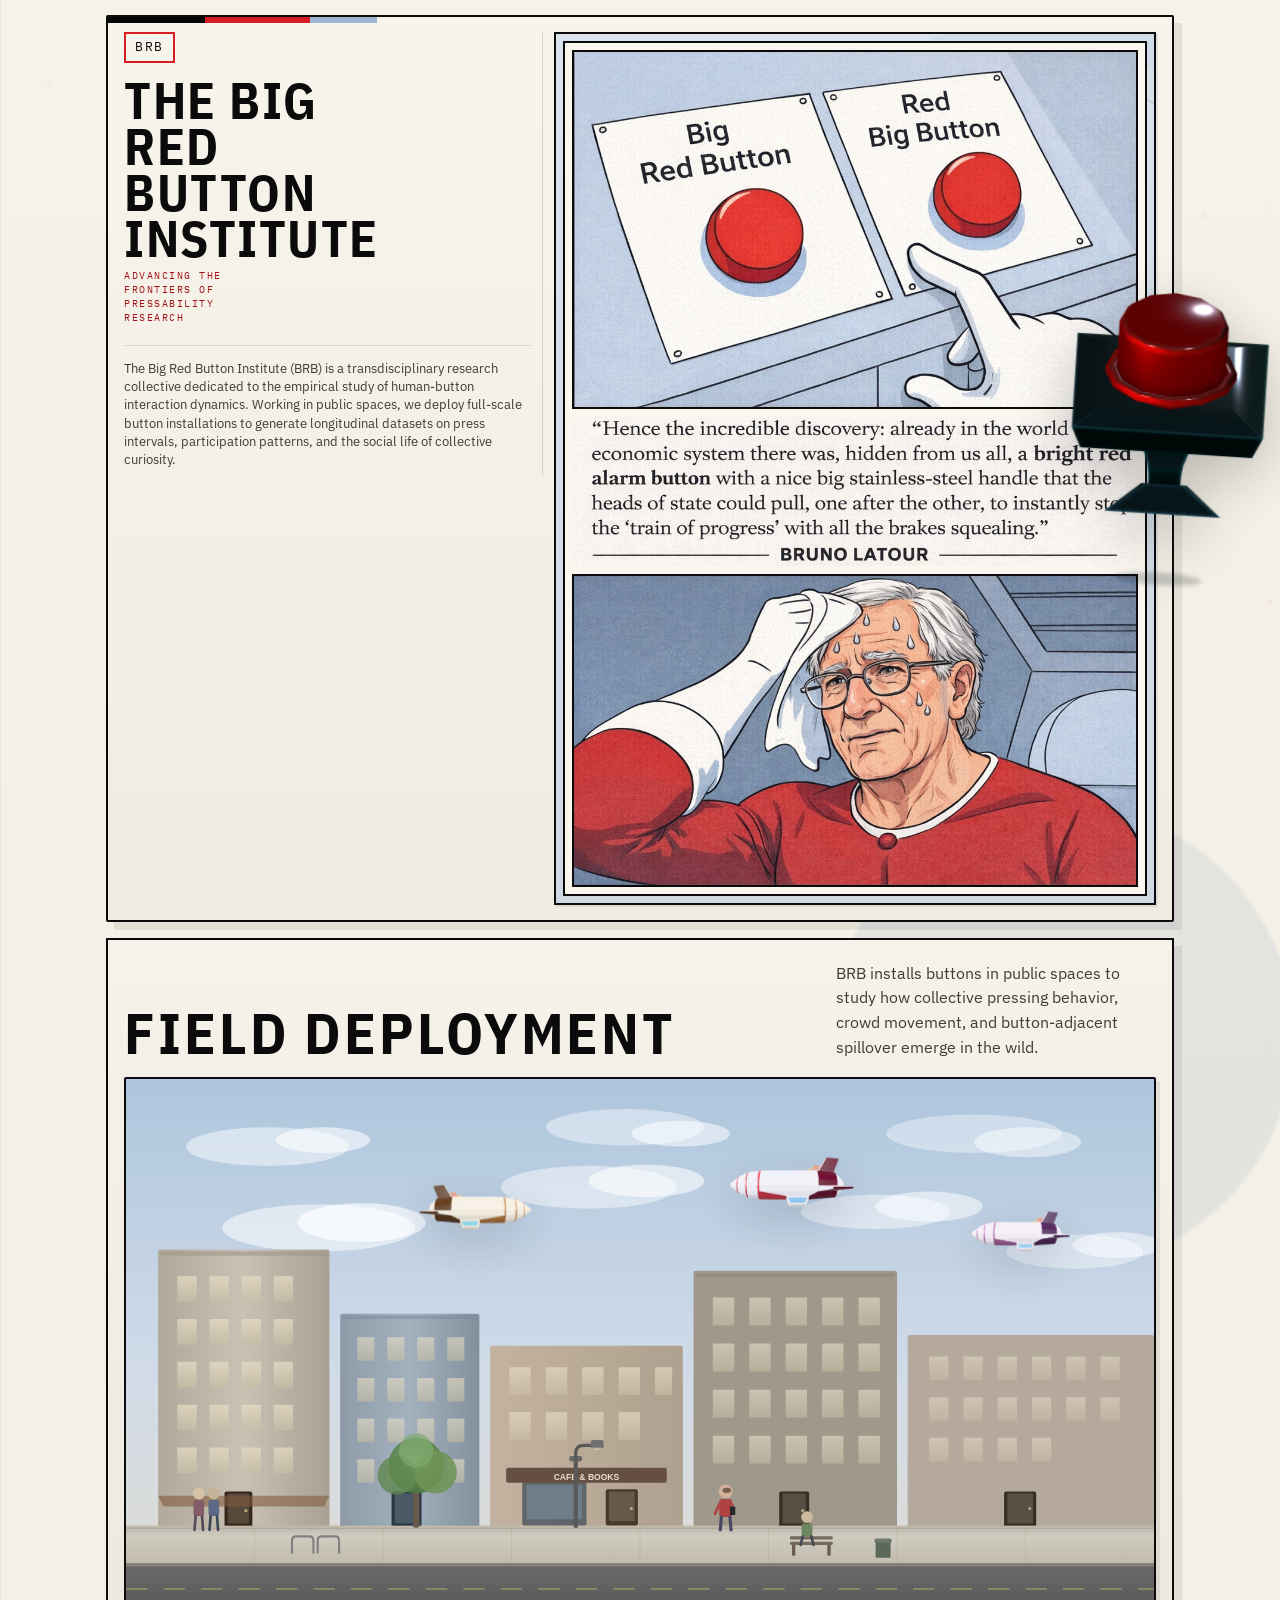
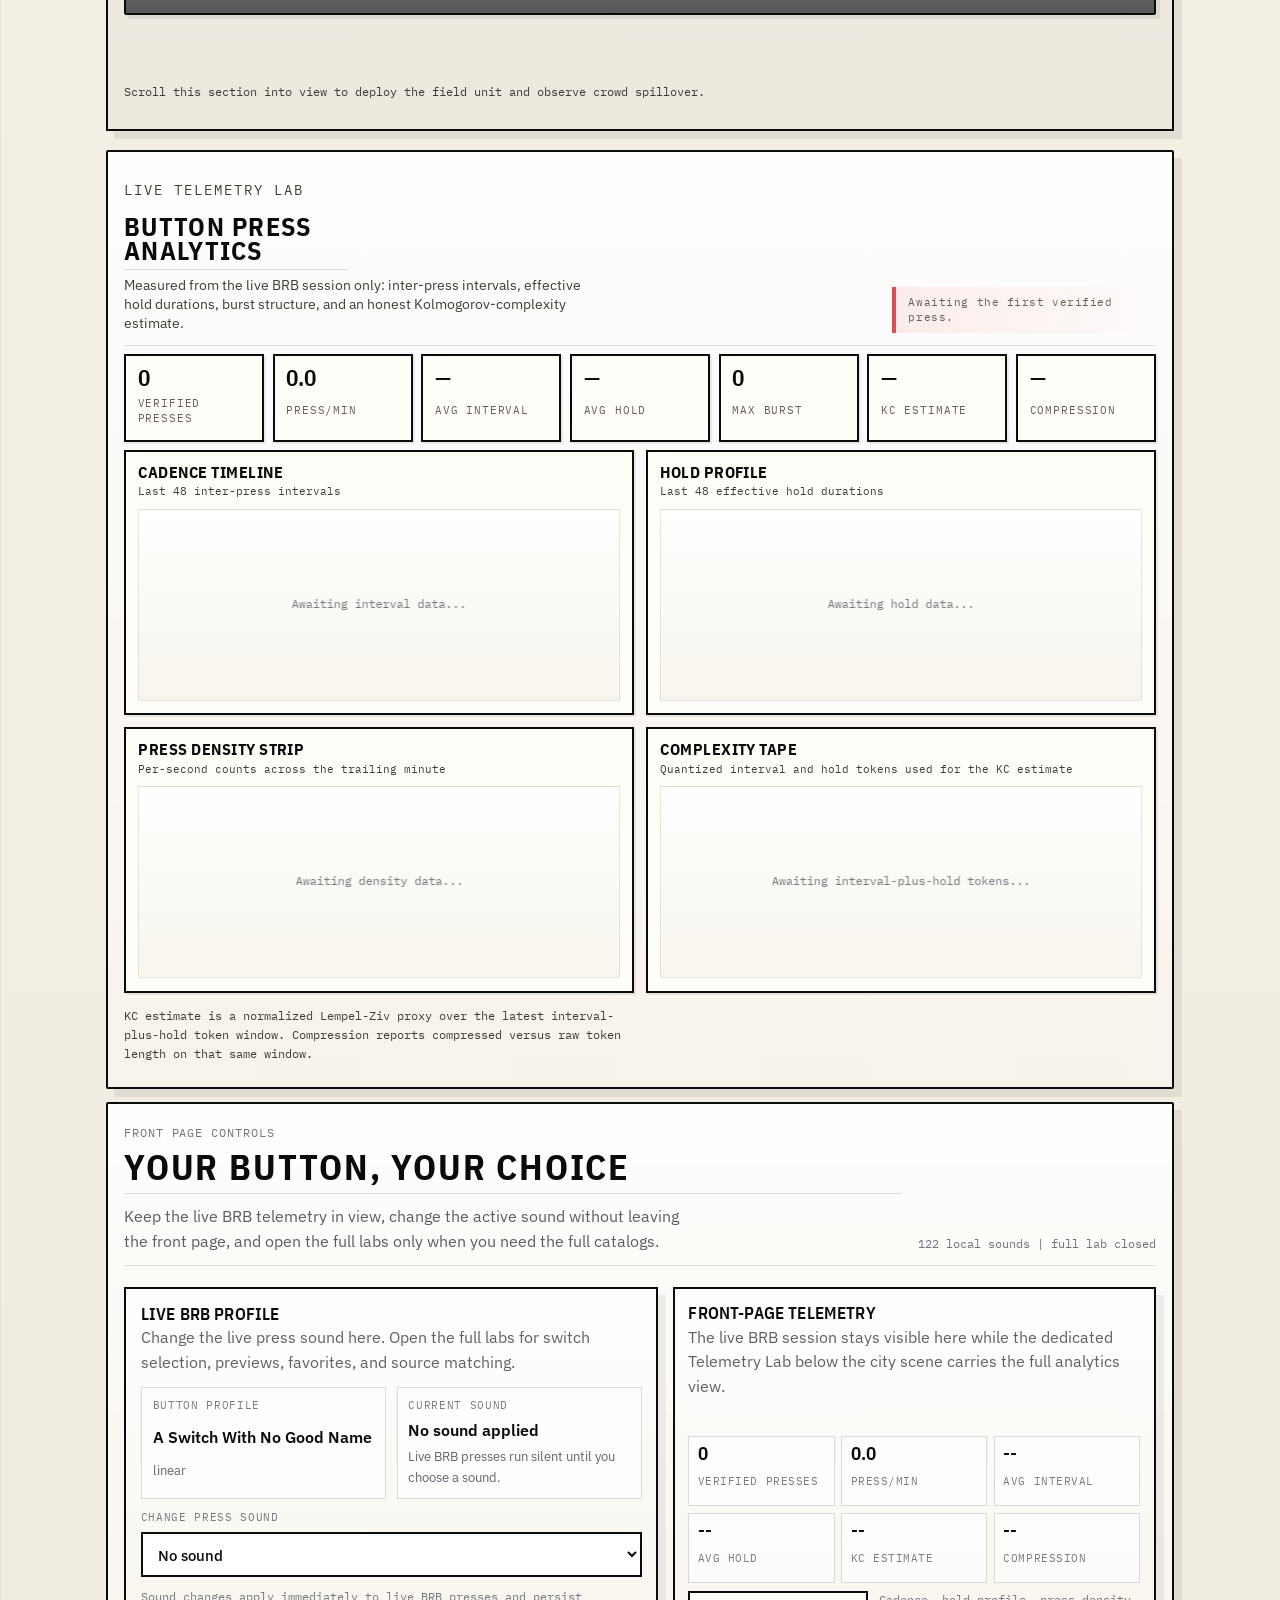
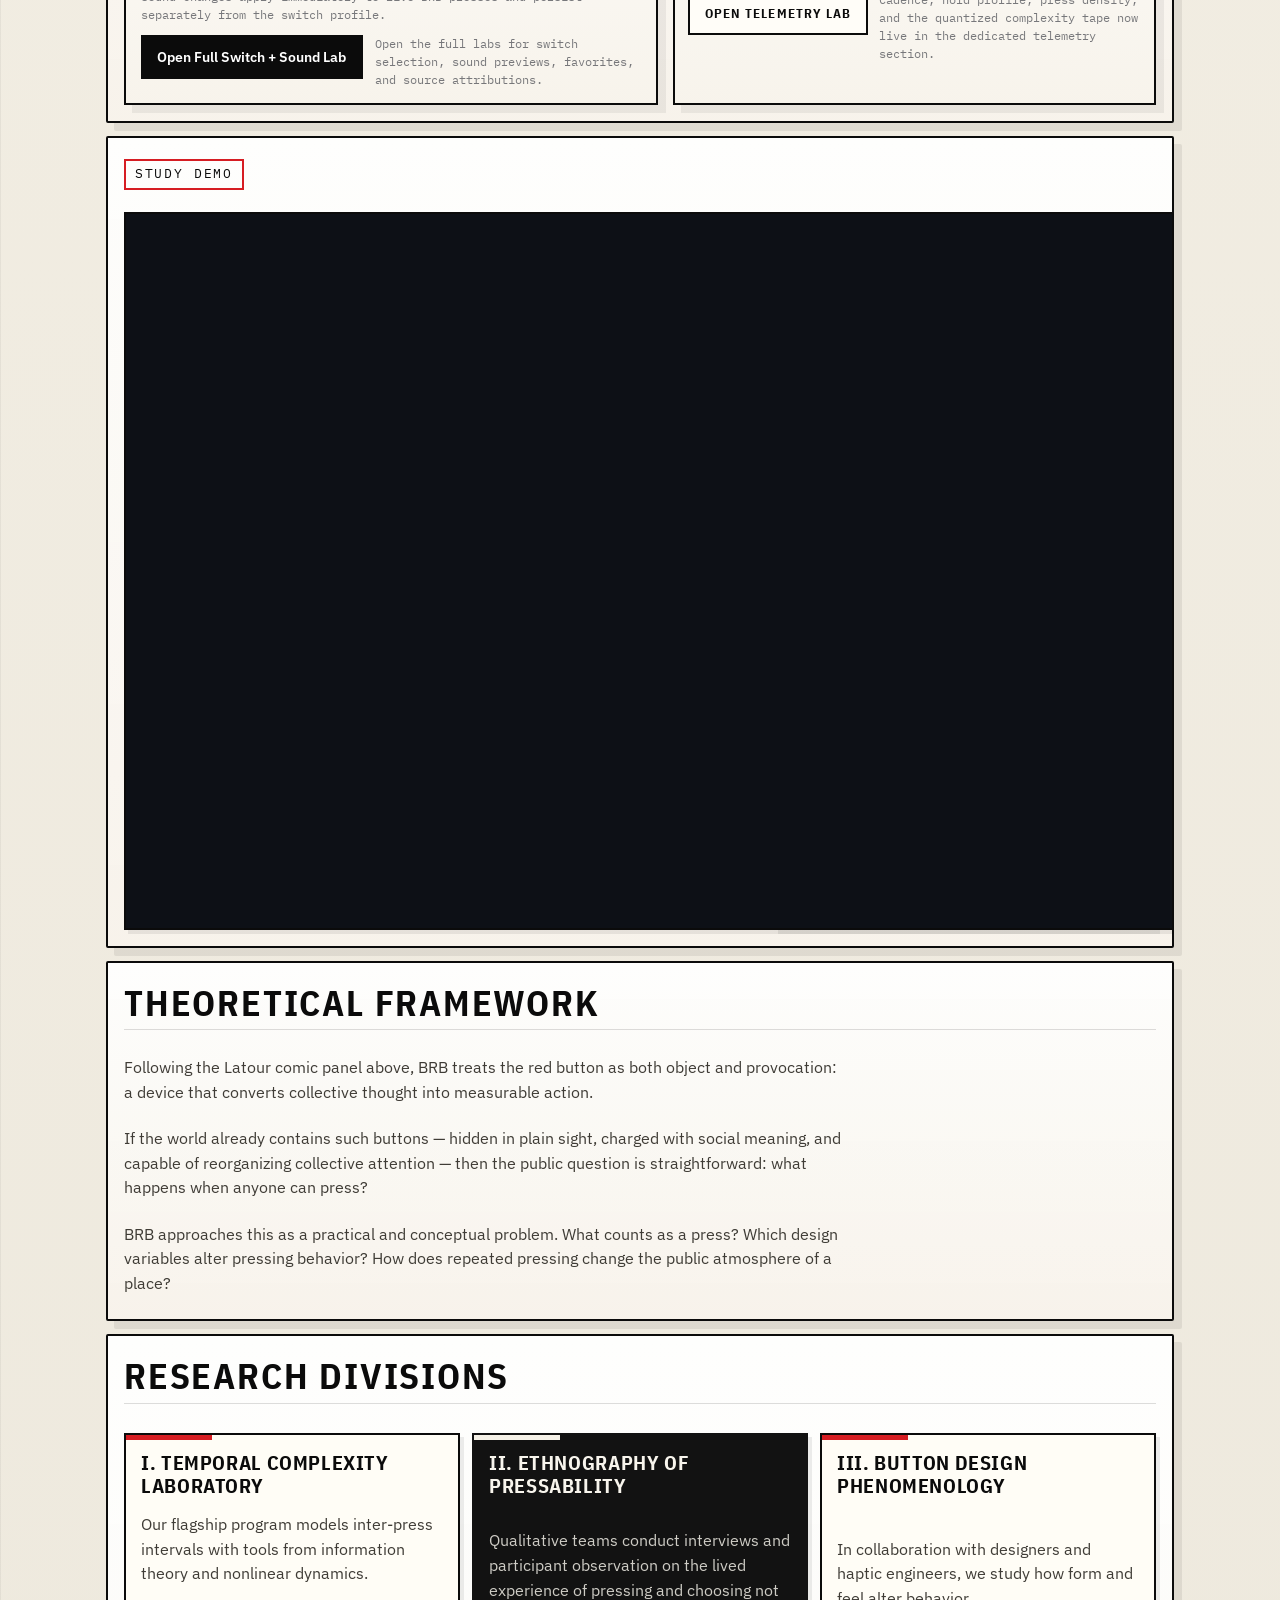
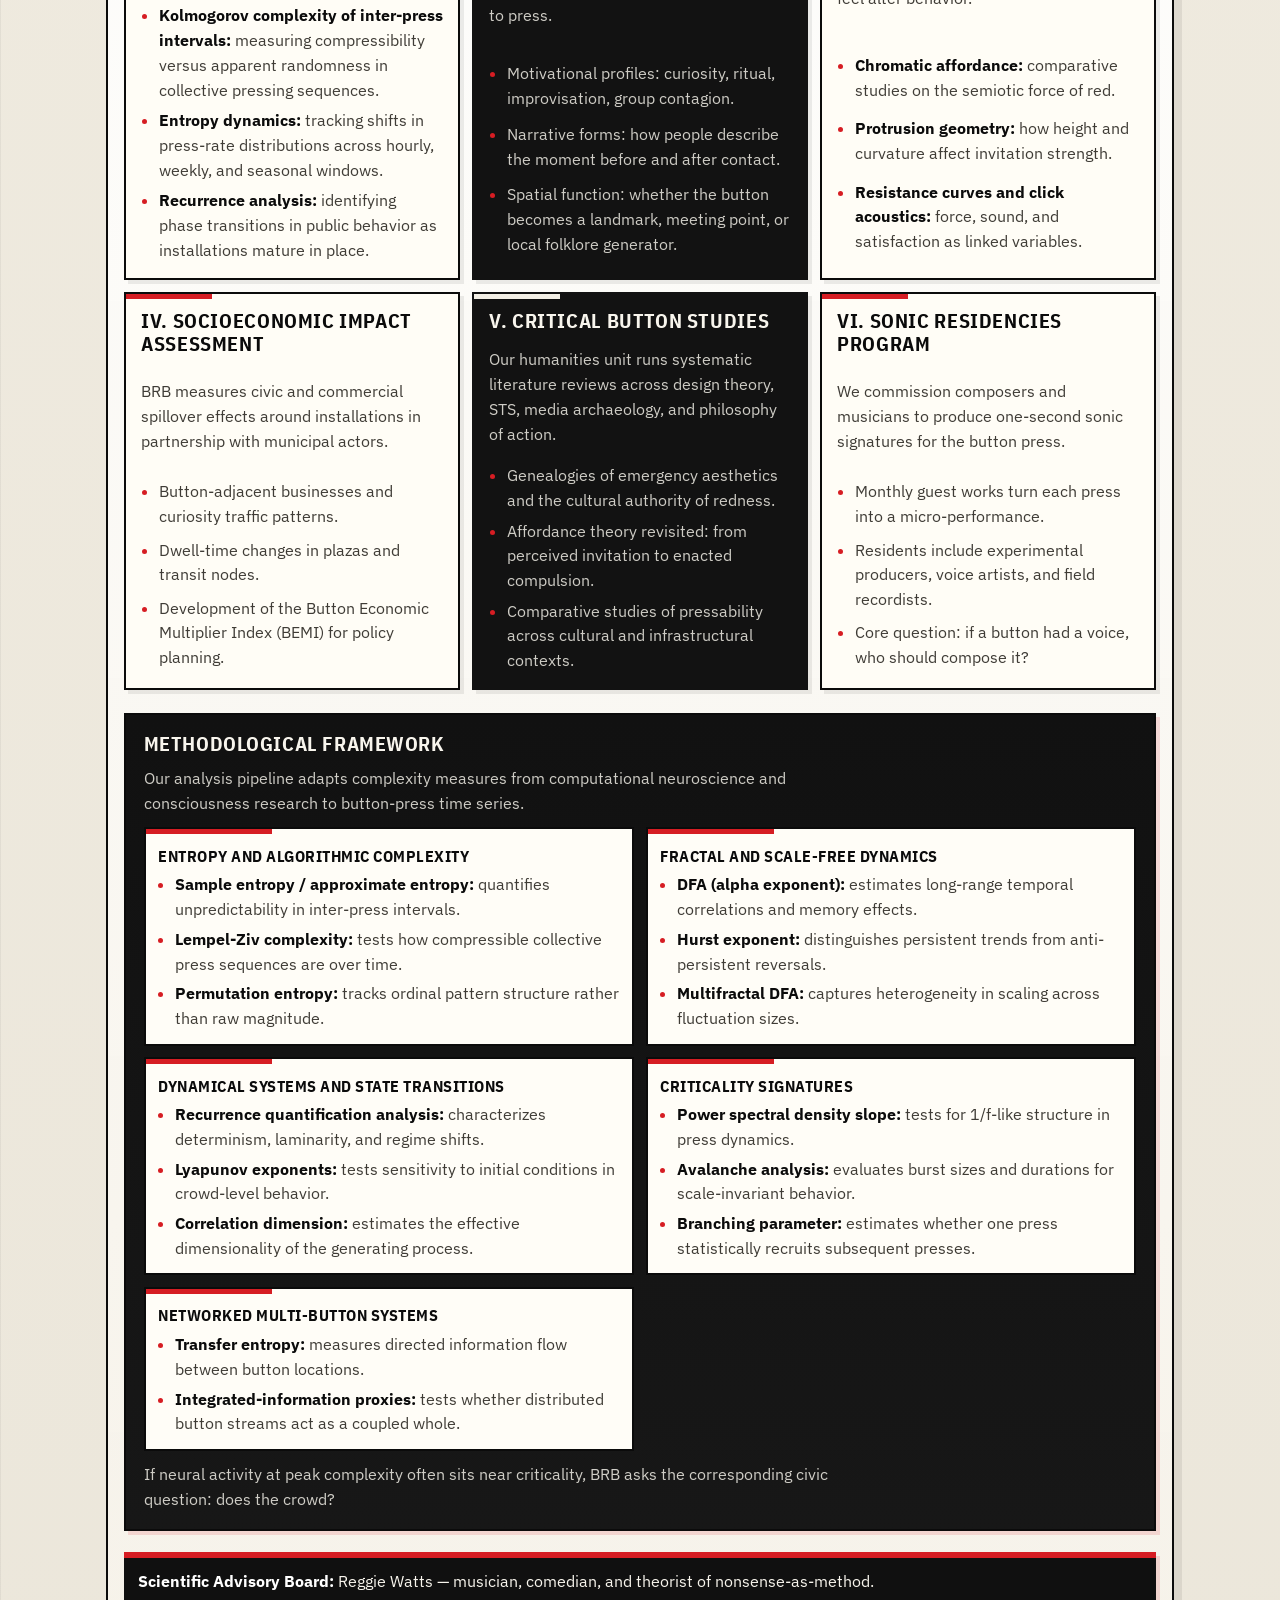
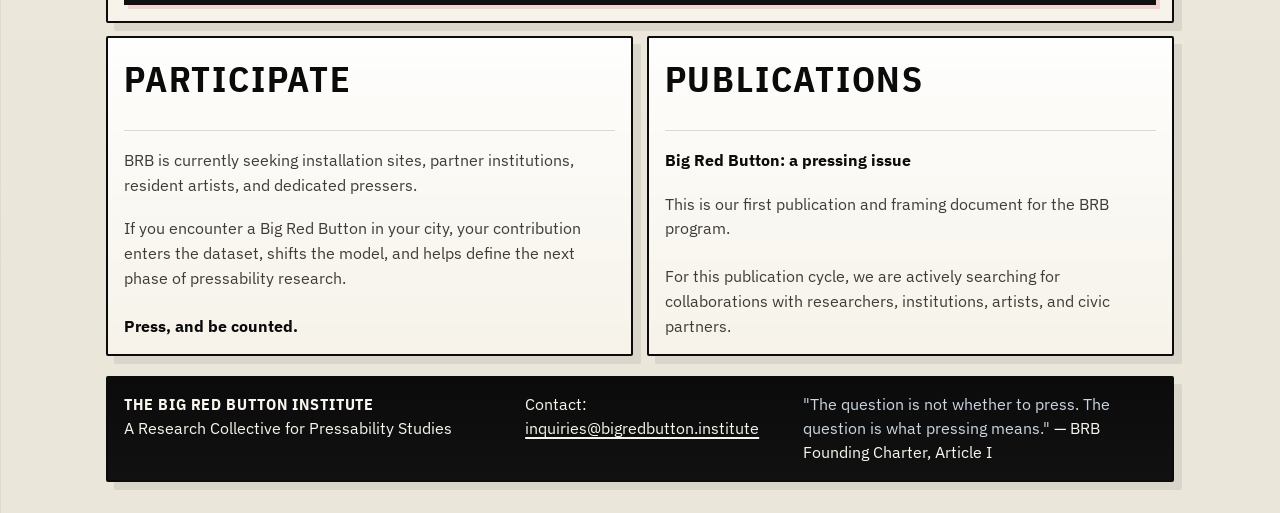
==== commit 52155235: "Fix telemetry lab panel layout" ====
--- a/index.html
+++ b/index.html
@@ -9,7 +9,7 @@
   <link rel="preconnect" href="https://fonts.gstatic.com" crossorigin>
   <link href="https://fonts.googleapis.com/css2?family=IBM+Plex+Sans:wght@400;500;600;700&family=IBM+Plex+Sans+Condensed:wght@500;600;700&family=IBM+Plex+Mono:wght@400;500;600&display=swap" rel="stylesheet">
 
-  <link rel="stylesheet" href="visual-workover.css?v=20260319a">
+  <link rel="stylesheet" href="visual-workover.css?v=20260320a">
   <link rel="stylesheet" href="switch-lab.css?v=20260319a">
   <link rel="stylesheet" href="sound-lab.css?v=20260315a">
   <link rel="stylesheet" href="button-choice.css?v=20260319a">
--- a/visual-workover.css
+++ b/visual-workover.css
@@ -2891,3 +2891,168 @@
 body.visual-workover .publications-panel h2::after {
   background: linear-gradient(90deg, var(--red) 0 62%, var(--steel) 62% 100%);
 }
+
+body.visual-workover .telemetry-lab-panel {
+  grid-column: 1 / -1;
+  width: 100%;
+  min-width: 0;
+}
+
+body.visual-workover .telemetry-lab-panel__head {
+  display: grid;
+  grid-template-columns: minmax(0, 1fr) minmax(14rem, 18rem);
+  gap: 0.7rem 0.9rem;
+  align-items: end;
+  padding-bottom: 0.72rem;
+  border-bottom: 1px solid rgba(17, 17, 17, 0.14);
+}
+
+body.visual-workover .telemetry-lab-panel__copy {
+  min-width: 0;
+  max-width: 56rem;
+}
+
+body.visual-workover .telemetry-lab-panel h2 {
+  margin: 0;
+  max-width: 16ch;
+  font-size: clamp(1.58rem, 2.05vw, 2.24rem);
+  line-height: 0.92;
+}
+
+body.visual-workover .telemetry-lab-panel__lede {
+  margin: 0;
+  max-width: 58ch;
+  font-size: 0.88rem;
+  line-height: 1.36;
+}
+
+body.visual-workover .telemetry-lab-panel__status {
+  width: 100%;
+  max-width: 16.5rem;
+  justify-self: end;
+  align-self: end;
+  margin: 0;
+  padding: 0.48rem 0 0.48rem 0.78rem;
+  border-left: 4px solid rgba(214, 29, 35, 0.78);
+  background: linear-gradient(90deg, rgba(214, 29, 35, 0.07), rgba(214, 29, 35, 0));
+  color: #675f55;
+  font-size: 0.7rem;
+  line-height: 1.38;
+  letter-spacing: 0.05em;
+  text-align: left;
+}
+
+body.visual-workover .telemetry-lab-summary {
+  grid-template-columns: repeat(auto-fit, minmax(8.6rem, 1fr));
+  gap: 0.55rem;
+}
+
+body.visual-workover .telemetry-lab-summary__item {
+  min-width: 0;
+  min-height: 5.5rem;
+  padding: 0.66rem 0.72rem;
+  border: 2px solid var(--ink);
+  box-shadow: var(--shadow-soft);
+}
+
+body.visual-workover .telemetry-lab-summary__value {
+  font-size: clamp(1.18rem, 1.8vw, 1.52rem);
+}
+
+body.visual-workover .telemetry-lab-summary__label {
+  font-size: 0.66rem;
+  line-height: 1.45;
+  letter-spacing: 0.08em;
+}
+
+body.visual-workover .telemetry-lab-grid {
+  grid-template-columns: repeat(2, minmax(0, 1fr));
+  gap: 0.72rem;
+  align-items: stretch;
+}
+
+body.visual-workover .telemetry-lab-card {
+  min-width: 0;
+  padding: 0.78rem;
+  border: 2px solid var(--ink);
+  box-shadow: var(--shadow-soft);
+}
+
+body.visual-workover .telemetry-lab-card__head {
+  min-width: 0;
+}
+
+body.visual-workover .telemetry-lab-card__head h3 {
+  font-size: 0.98rem;
+  line-height: 1.1;
+}
+
+body.visual-workover .telemetry-lab-card__head p {
+  font-size: 0.68rem;
+  line-height: 1.45;
+}
+
+body.visual-workover .telemetry-lab-card canvas {
+  height: clamp(9.5rem, 18vw, 12rem);
+}
+
+body.visual-workover .telemetry-lab-panel__note {
+  max-width: 72ch;
+  line-height: 1.55;
+}
+
+@media (max-width: 980px) {
+  body.visual-workover .telemetry-lab-panel__head,
+  body.visual-workover .telemetry-lab-grid {
+    grid-template-columns: 1fr;
+  }
+
+  body.visual-workover .telemetry-lab-panel__status {
+    max-width: none;
+    justify-self: stretch;
+  }
+}
+
+@media (max-width: 700px) {
+  body.visual-workover .telemetry-lab-panel {
+    gap: 0.82rem;
+  }
+
+  body.visual-workover .telemetry-lab-panel__head {
+    gap: 0.56rem;
+    padding-bottom: 0.62rem;
+  }
+
+  body.visual-workover .telemetry-lab-panel h2 {
+    max-width: none;
+    font-size: clamp(1.44rem, 8vw, 2rem);
+  }
+
+  body.visual-workover .telemetry-lab-summary {
+    grid-template-columns: repeat(2, minmax(0, 1fr));
+    gap: 0.48rem;
+  }
+
+  body.visual-workover .telemetry-lab-summary__item {
+    min-height: 0;
+    padding: 0.58rem 0.6rem;
+  }
+
+  body.visual-workover .telemetry-lab-summary__value {
+    font-size: 1.1rem;
+  }
+
+  body.visual-workover .telemetry-lab-card {
+    padding: 0.68rem;
+  }
+
+  body.visual-workover .telemetry-lab-card canvas {
+    height: 9rem;
+  }
+}
+
+@media (max-width: 460px) {
+  body.visual-workover .telemetry-lab-summary {
+    grid-template-columns: 1fr;
+  }
+}
